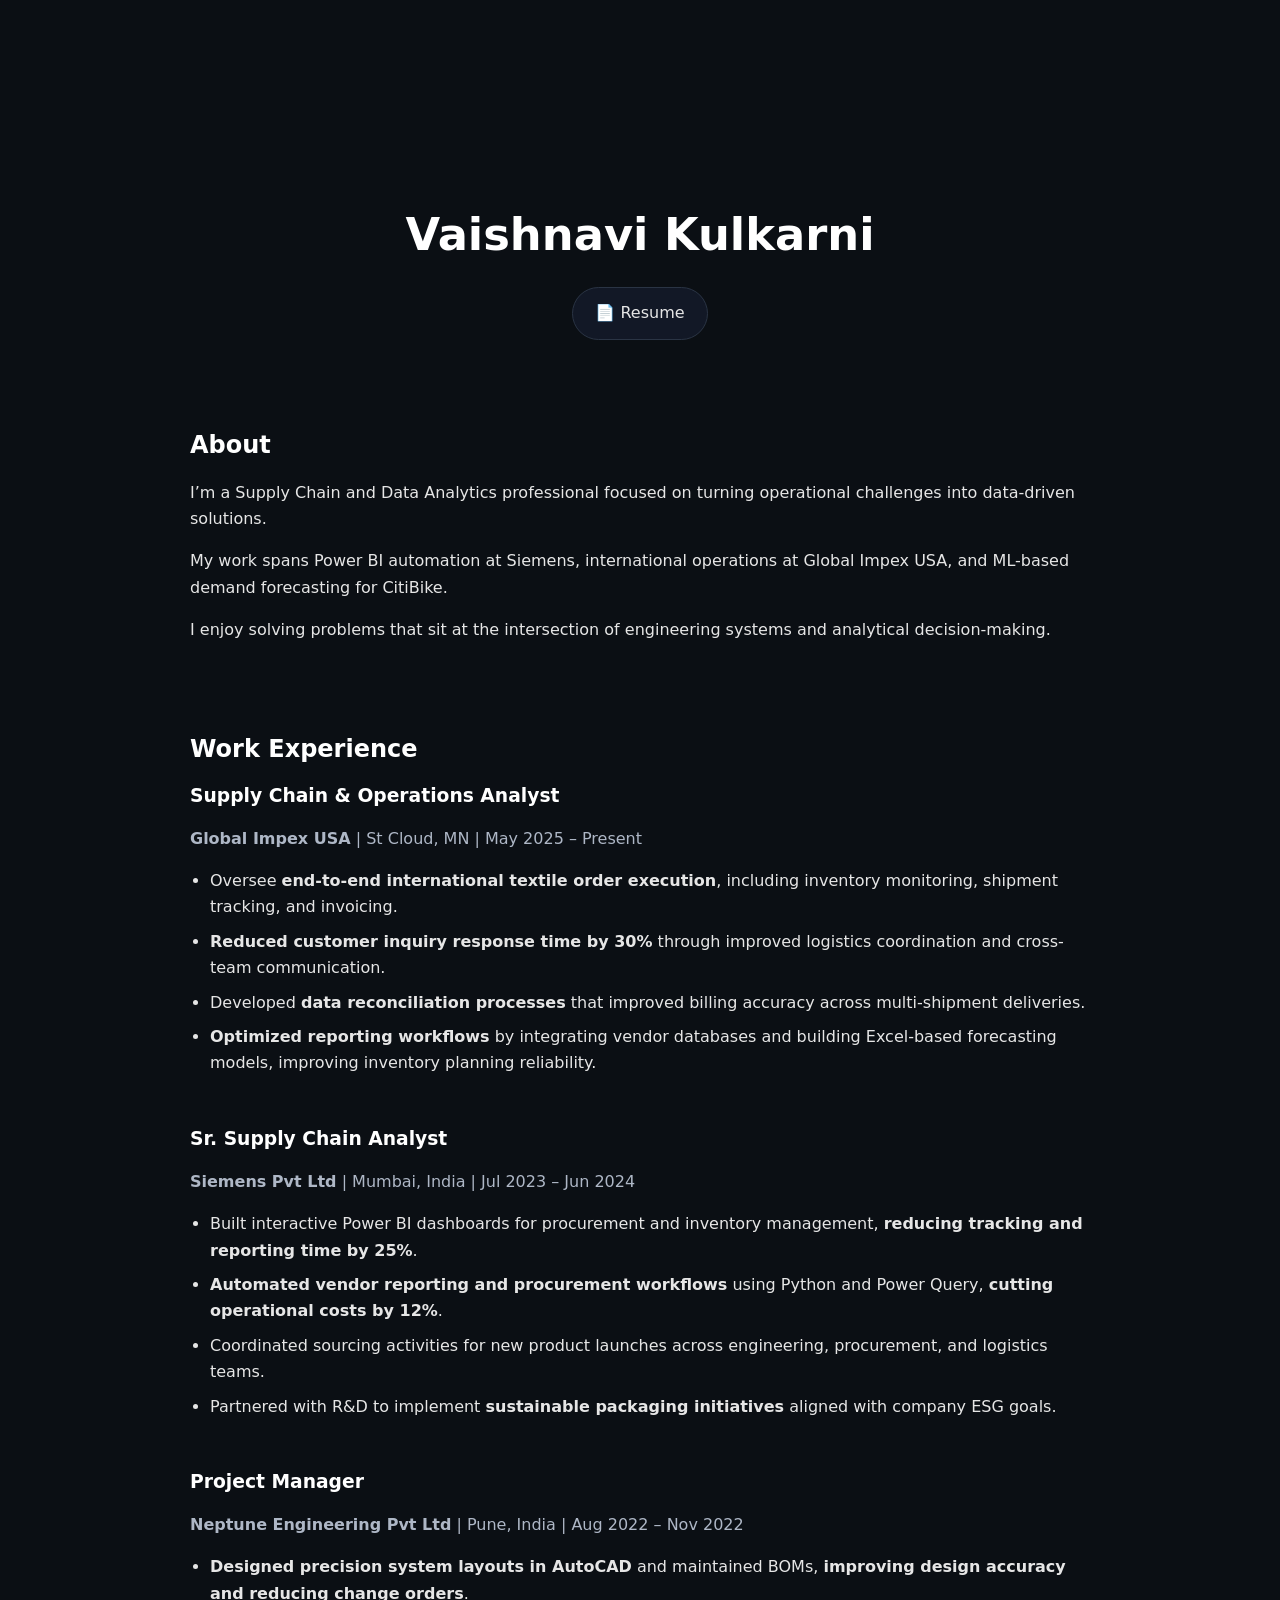
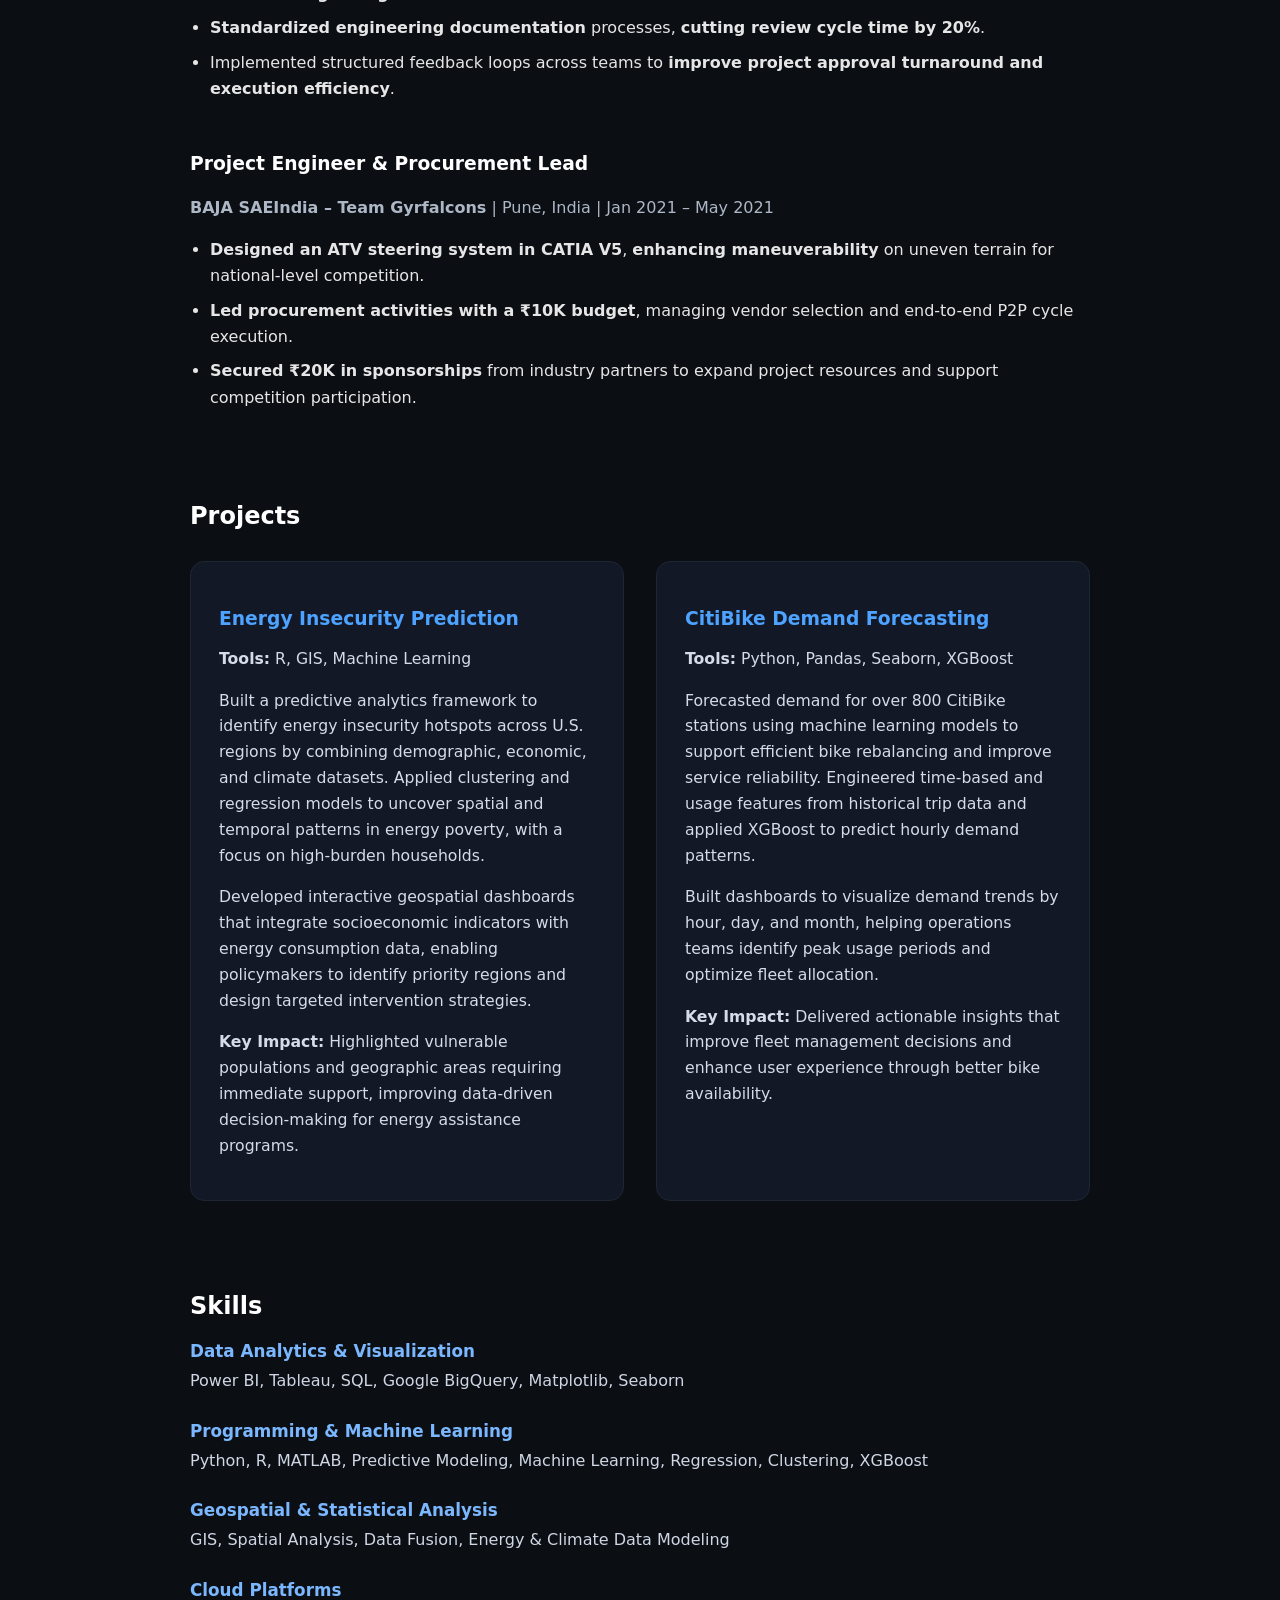
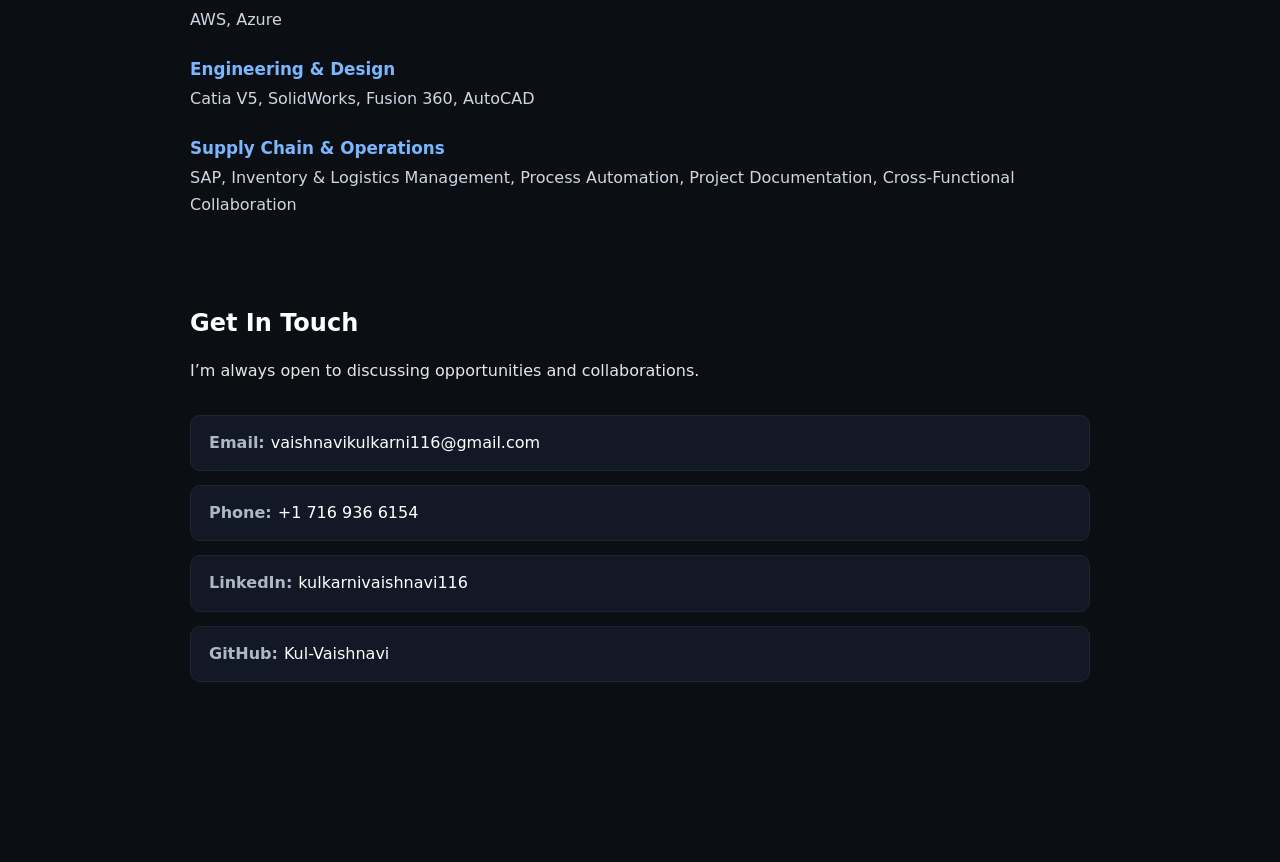
==== index.html @ 4e13856d "Rename Portfolio.html to index.html for GitHub Pages" ====
<!DOCTYPE html>
<html lang="en">
<head>
  <meta charset="UTF-8" />
  <title>Vaishnavi Kulkarni</title>

  <style>
    body {
      margin: 0;
      font-family: system-ui, -apple-system, Segoe UI, Roboto, sans-serif;
      background: #0b0f14;
      color: #e6e6e6;
      line-height: 1.65;
    }

    a {
      color: #4da3ff;
      text-decoration: none;
    }

    a:hover {
      color: #7bb7ff;
    }

    nav {
      position: sticky;
      top: 0;
      background: #0f141b;
      border-bottom: 1px solid #1e2633;
      z-index: 100;
    }

    nav ul {
      display: flex;
      justify-content: center;
      gap: 26px;
      padding: 16px;
      margin: 0;
      list-style: none;
    }

    nav a {
      color: #cfd6e4;
      font-weight: 500;
    }

    nav a:hover {
      color: #4da3ff;
    }

    main {
      max-width: 900px;
      margin: 0 auto;
      padding: 90px 24px;
    }

    section {
      margin-bottom: 90px;
    }

    h1, h2, h3 {
      color: #ffffff;
      line-height: 1.25;
    }

    h2 {
      margin-bottom: 20px;
    }

    /* Home */
    #home {
      text-align: center;
      padding-top: 80px;
    }

    #home h1 {
      font-size: 2.8rem;
      margin-bottom: 24px;
    }

    .resume-button {
      display: inline-flex;
      align-items: center;
      gap: 8px;
      padding: 12px 22px;
      border-radius: 999px;
      border: 1px solid #2a3444;
      background: #121826;
      color: #e6e6e6;
      font-weight: 500;
    }

    .resume-button:hover {
      background: #182033;
    }

    /* Experience */
    .experience {
      margin-bottom: 50px;
    }

    .org {
      color: #aeb7c6;
      margin-bottom: 10px;
    }

    ul {
      padding-left: 20px;
    }

    ul li {
      margin-bottom: 8px;
    }

    /* Projects */
    .projects-cards-container {
      display: flex;
      flex-wrap: wrap;
      gap: 32px;
      margin-top: 30px;
    }

    .project-card {
      flex: 1 1 380px;
      background: #121826;
      border-radius: 14px;
      border: 1px solid #1e2633;
      transition: transform 0.2s ease, box-shadow 0.2s ease;
    }

    .project-card:hover {
      transform: translateY(-6px);
      border-color: #4da3ff;
      box-shadow: 0 12px 30px rgba(0,0,0,0.6);
    }

    .project-card-content {
      padding: 26px 28px;
    }

    .project-card h3 {
      color: #4da3ff;
      margin-bottom: 10px;
    }

    .project-card p {
      color: #d5dbea;
      font-size: 0.98rem;
    }

    /* Skills */
    .skills-block {
      margin-bottom: 26px;
    }

    .skills-block h3 {
      color: #7bb7ff;
      font-size: 1.05rem;
      margin-bottom: 6px;
    }

    .skills-block p {
      margin: 0;
      color: #cfd6e4;
    }

    /* Contact */
    .contact-buttons {
      display: flex;
      flex-direction: column;
      gap: 14px;
      margin-top: 30px;
    }

    .contact-button {
      display: flex;
      align-items: center;
      gap: 6px;
      padding: 14px 18px;
      border-radius: 10px;
      background: #121826;
      border: 1px solid #1e2633;
      color: #e6e6e6;
    }

    .contact-button:hover {
      border-color: #4da3ff;
      background: #182033;
    }

    .contact-label {
      color: #aeb7c6;
      font-weight: 600;
    }

    .contact-value {
      color: #ffffff;
    }

    @media (max-width: 900px) {
      .projects-cards-container {
        flex-direction: column;
      }
    }
  </style>
</head>

<body>

  <main>

    <section id="home">
      <h1>Vaishnavi Kulkarni</h1>
      <a href="Resume.pdf" download class="resume-button">📄 Resume</a>
    </section>

    <section id="about">
      <h2>About</h2>
      <p>I’m a Supply Chain and Data Analytics professional focused on turning operational challenges into data-driven solutions.</p>
      <p>My work spans Power BI automation at Siemens, international operations at Global Impex USA, and ML-based demand forecasting for CitiBike.</p>
      <p>I enjoy solving problems that sit at the intersection of engineering systems and analytical decision-making.</p>
    </section>

    <section id="experience">
      <h2>Work Experience</h2>
    
      <div class="experience">
        <h3>Supply Chain & Operations Analyst</h3>
        <p class="org">
          <strong>Global Impex USA</strong> | St Cloud, MN | May 2025 – Present
        </p>
        <ul>
          <li>
            Oversee <strong>end-to-end international textile order execution</strong>, including inventory monitoring, shipment tracking, and invoicing.
          </li>
          <li>
            <strong>Reduced customer inquiry response time by 30%</strong> through improved logistics coordination and cross-team communication.
          </li>
          <li>
            Developed <strong>data reconciliation processes</strong> that improved billing accuracy across multi-shipment deliveries.
          </li>
          <li>
            <strong>Optimized reporting workflows</strong> by integrating vendor databases and building Excel-based forecasting models, improving inventory planning reliability.
          </li>
        </ul>
      </div>
    
      <div class="experience">
        <h3>Sr. Supply Chain Analyst</h3>
        <p class="org">
          <strong>Siemens Pvt Ltd</strong> | Mumbai, India | Jul 2023 – Jun 2024
        </p>
        <ul>
          <li>
            Built interactive Power BI dashboards for procurement and inventory management, <strong>reducing tracking and reporting time by 25%</strong>.
          </li>
          <li>
            <strong>Automated vendor reporting and procurement workflows</strong> using Python and Power Query, <strong>cutting operational costs by 12%</strong>.
          </li>
          <li>
            Coordinated sourcing activities for new product launches across engineering, procurement, and logistics teams.
          </li>
          <li>
            Partnered with R&amp;D to implement <strong>sustainable packaging initiatives</strong> aligned with company ESG goals.
          </li>
        </ul>
      </div>
    
      <div class="experience">
        <h3>Project Manager</h3>
        <p class="org">
          <strong>Neptune Engineering Pvt Ltd</strong> | Pune, India | Aug 2022 – Nov 2022
        </p>
        <ul>
          <li>
            <strong>Designed precision system layouts in AutoCAD</strong> and maintained BOMs, <strong>improving design accuracy and reducing change orders</strong>.
          </li>
          <li>
            <strong>Standardized engineering documentation</strong> processes, <strong>cutting review cycle time by 20%</strong>.
          </li>
          <li>
            Implemented structured feedback loops across teams to <strong>improve project approval turnaround and execution efficiency</strong>.
          </li>
        </ul>
      </div>
    
      <div class="experience">
        <h3>Project Engineer &amp; Procurement Lead</h3>
        <p class="org">
          <strong>BAJA SAEIndia – Team Gyrfalcons</strong> | Pune, India | Jan 2021 – May 2021
        </p>
        <ul>
          <li>
            <strong>Designed an ATV steering system in CATIA V5</strong>, <strong>enhancing maneuverability</strong> on uneven terrain for national-level competition.
          </li>
          <li>
            <strong>Led procurement activities with a ₹10K budget</strong>, managing vendor selection and end-to-end P2P cycle execution.
          </li>
          <li>
            <strong>Secured ₹20K in sponsorships</strong> from industry partners to expand project resources and support competition participation.
          </li>
        </ul>
      </div>
    
    </section>

    <section id="projects">
      <h2>Projects</h2>

      <div class="projects-cards-container">

        <div class="project-card">
          <div class="project-card-content">
            <h3>Energy Insecurity Prediction</h3>
            <p><strong>Tools:</strong> R, GIS, Machine Learning</p>
            <p>
              Built a predictive analytics framework to identify energy insecurity hotspots across U.S. regions by combining demographic, economic, and climate datasets. Applied clustering and regression models to uncover spatial and temporal patterns in energy poverty, with a focus on high-burden households.
            </p>
            <p>
              Developed interactive geospatial dashboards that integrate socioeconomic indicators with energy consumption data, enabling policymakers to identify priority regions and design targeted intervention strategies.
            </p>
            <p><strong>Key Impact:</strong> Highlighted vulnerable populations and geographic areas requiring immediate support, improving data-driven decision-making for energy assistance programs.</p>
          </div>
        </div>
        <div class="project-card">
          <div class="project-card-content">
            <h3>CitiBike Demand Forecasting</h3>
            <p><strong>Tools:</strong> Python, Pandas, Seaborn, XGBoost</p>
            <p>
              Forecasted demand for over 800 CitiBike stations using machine learning models to support efficient bike rebalancing and improve service reliability. Engineered time-based and usage features from historical trip data and applied XGBoost to predict hourly demand patterns.
            </p>
            <p>
              Built dashboards to visualize demand trends by hour, day, and month, helping operations teams identify peak usage periods and optimize fleet allocation.
            </p>
            <p><strong>Key Impact:</strong> Delivered actionable insights that improve fleet management decisions and enhance user experience through better bike availability.</p>
          </div>
        </div>

      </div>
    </section>

    <section id="skills">
      <h2>Skills</h2>

      <div class="skills-block">
        <h3>Data Analytics &amp; Visualization</h3>
        <p>Power BI, Tableau, SQL, Google BigQuery, Matplotlib, Seaborn</p>
      </div>

      <div class="skills-block">
        <h3>Programming &amp; Machine Learning</h3>
        <p>Python, R, MATLAB, Predictive Modeling, Machine Learning, Regression, Clustering, XGBoost</p>
      </div>

      <div class="skills-block">
        <h3>Geospatial &amp; Statistical Analysis</h3>
        <p>GIS, Spatial Analysis, Data Fusion, Energy &amp; Climate Data Modeling</p>
      </div>

      <div class="skills-block">
        <h3>Cloud Platforms</h3>
        <p>AWS, Azure</p>
      </div>

      <div class="skills-block">
        <h3>Engineering &amp; Design</h3>
        <p>Catia V5, SolidWorks, Fusion 360, AutoCAD</p>
      </div>

      <div class="skills-block">
        <h3>Supply Chain &amp; Operations</h3>
        <p>SAP, Inventory &amp; Logistics Management, Process Automation, Project Documentation, Cross-Functional Collaboration</p>
      </div>
    </section>

    <section id="contact">
      <h2>Get In Touch</h2>
      <p>I’m always open to discussing opportunities and collaborations.</p>

      <div class="contact-buttons">
        <a class="contact-button" href="mailto:vaishnavikulkarni116@gmail.com">
          <span class="contact-label">Email:</span>
          <span class="contact-value">vaishnavikulkarni116@gmail.com</span>
        </a>
        <a class="contact-button" href="tel:+17169366154">
          <span class="contact-label">Phone:</span>
          <span class="contact-value">+1 716 936 6154</span>
        </a>
        <a class="contact-button" href="https://www.linkedin.com/in/kulkarnivaishnavi116" target="_blank">
          <span class="contact-label">LinkedIn:</span>
          <span class="contact-value">kulkarnivaishnavi116</span>
        </a>
        <a class="contact-button" href="https://github.com/Kul-Vaishnavi" target="_blank">
          <span class="contact-label">GitHub:</span>
          <span class="contact-value">Kul-Vaishnavi</span>
        </a>
      </div>
    </section>

  </main>

</body>
</html>
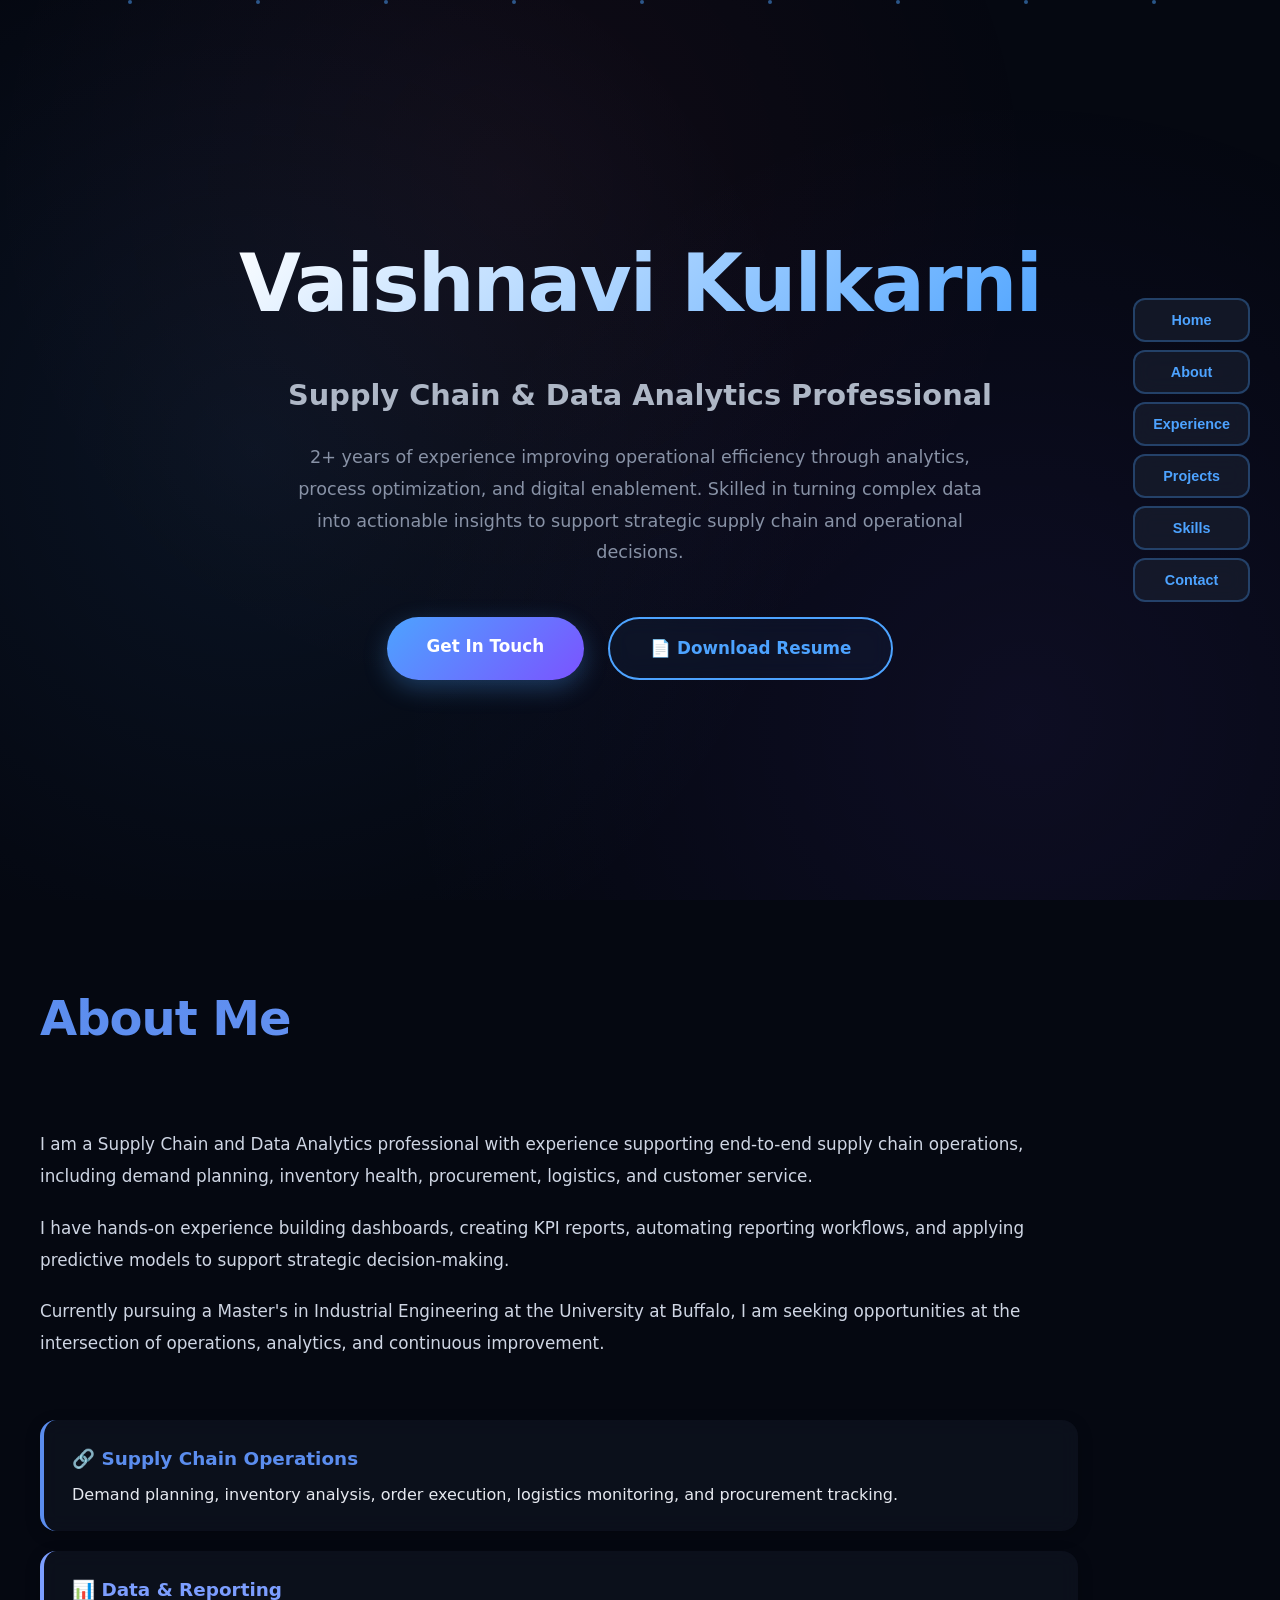
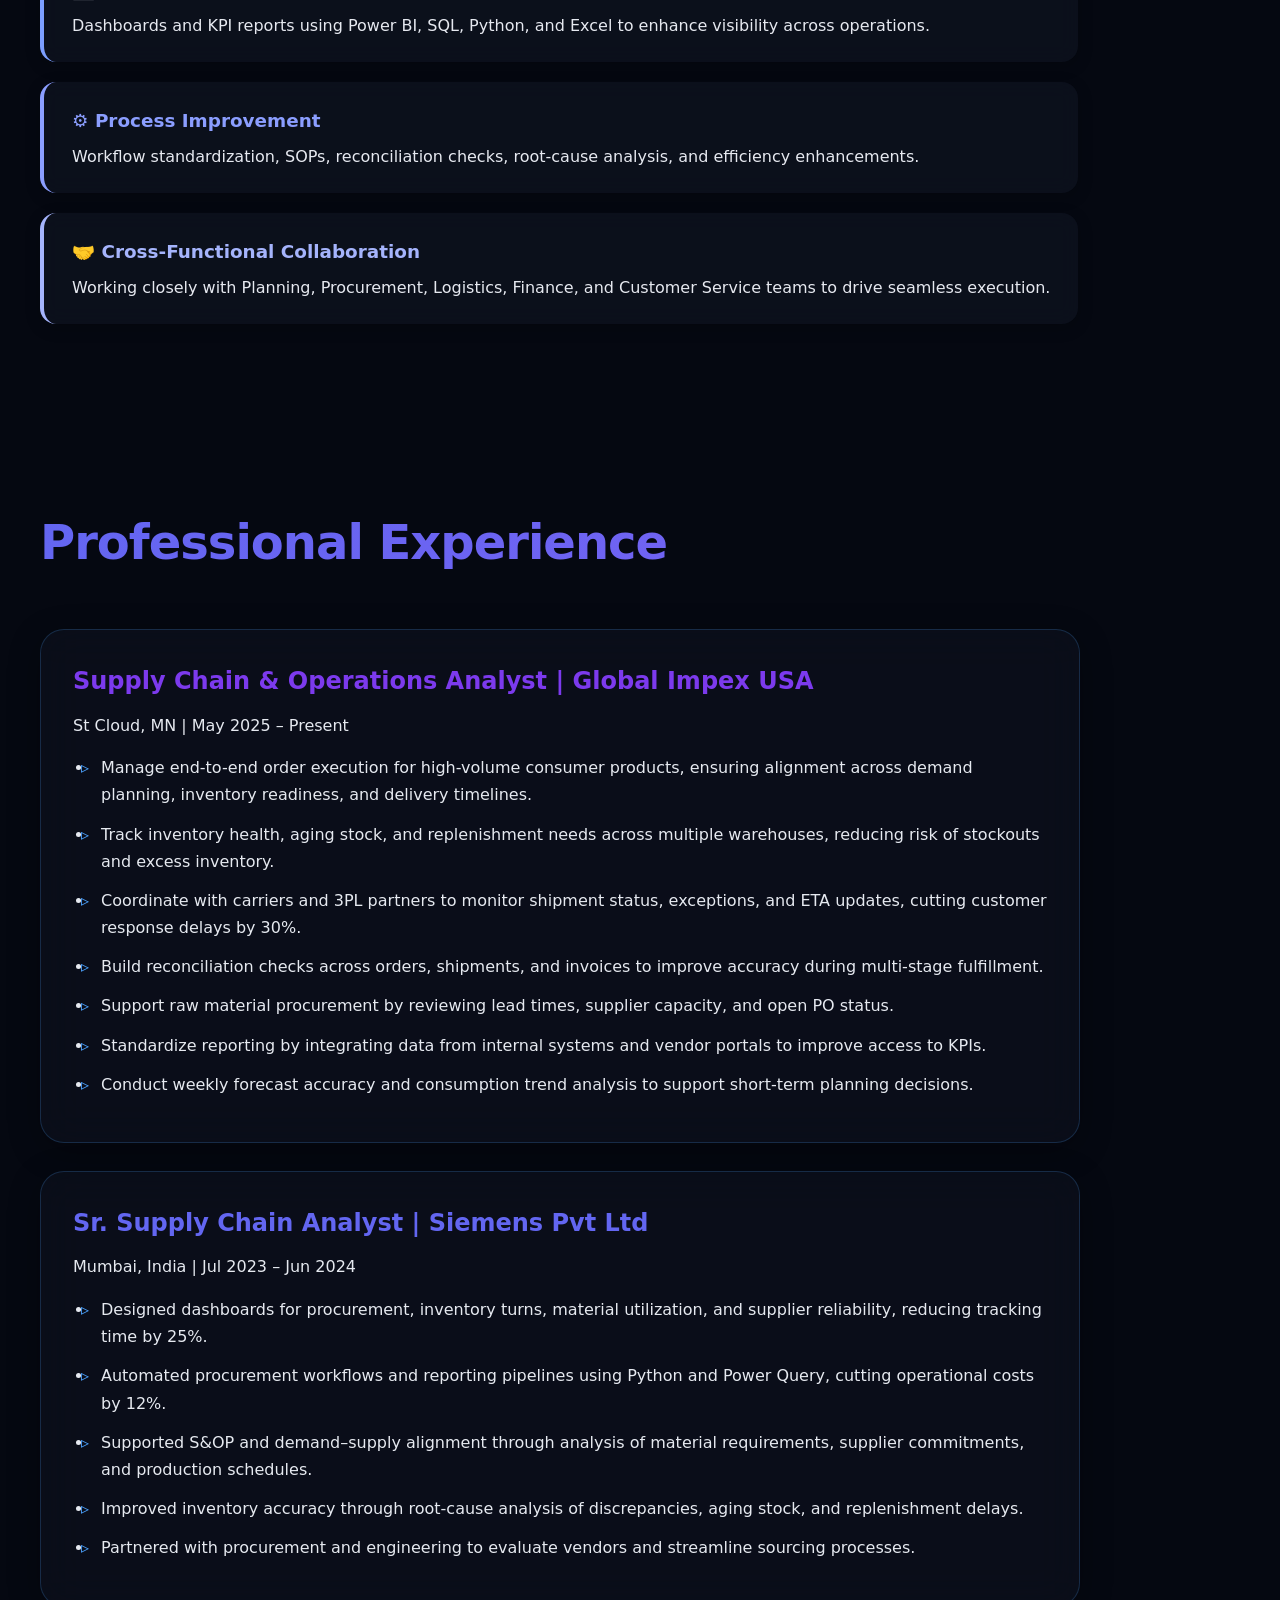
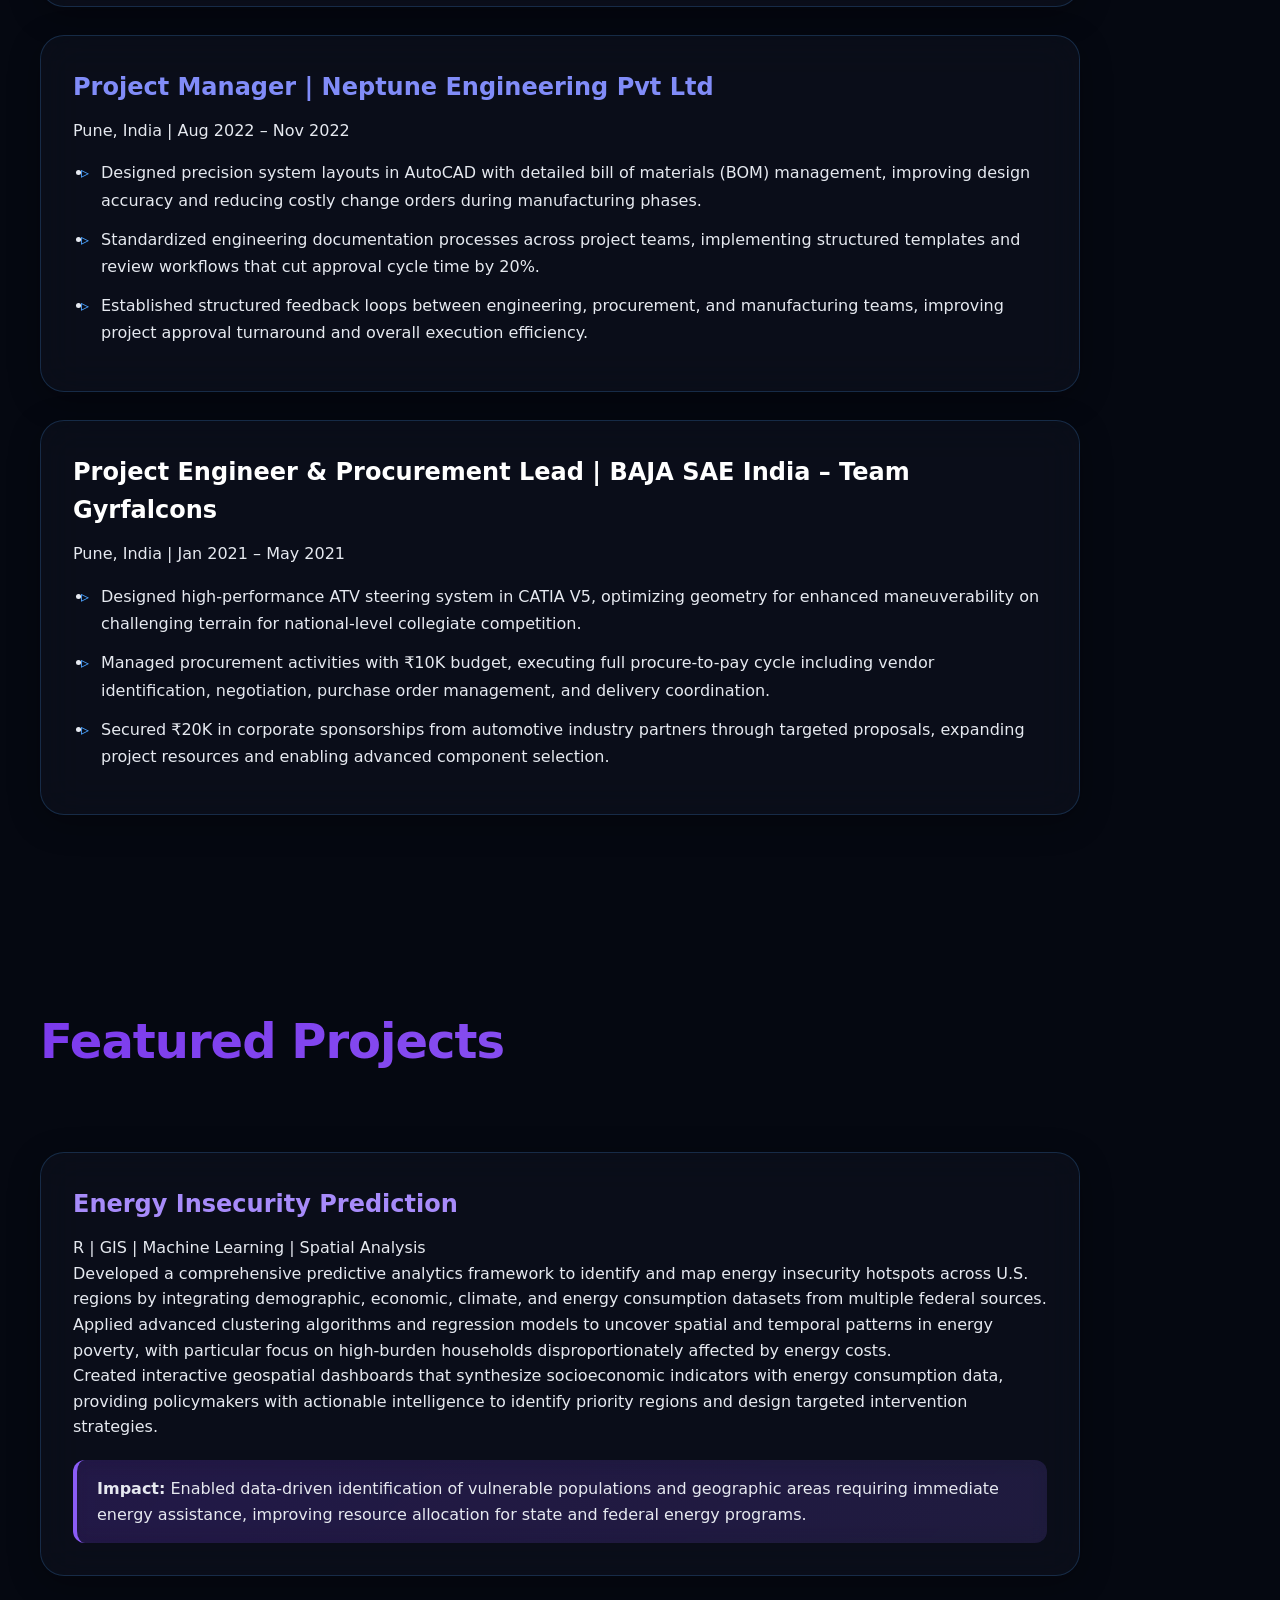
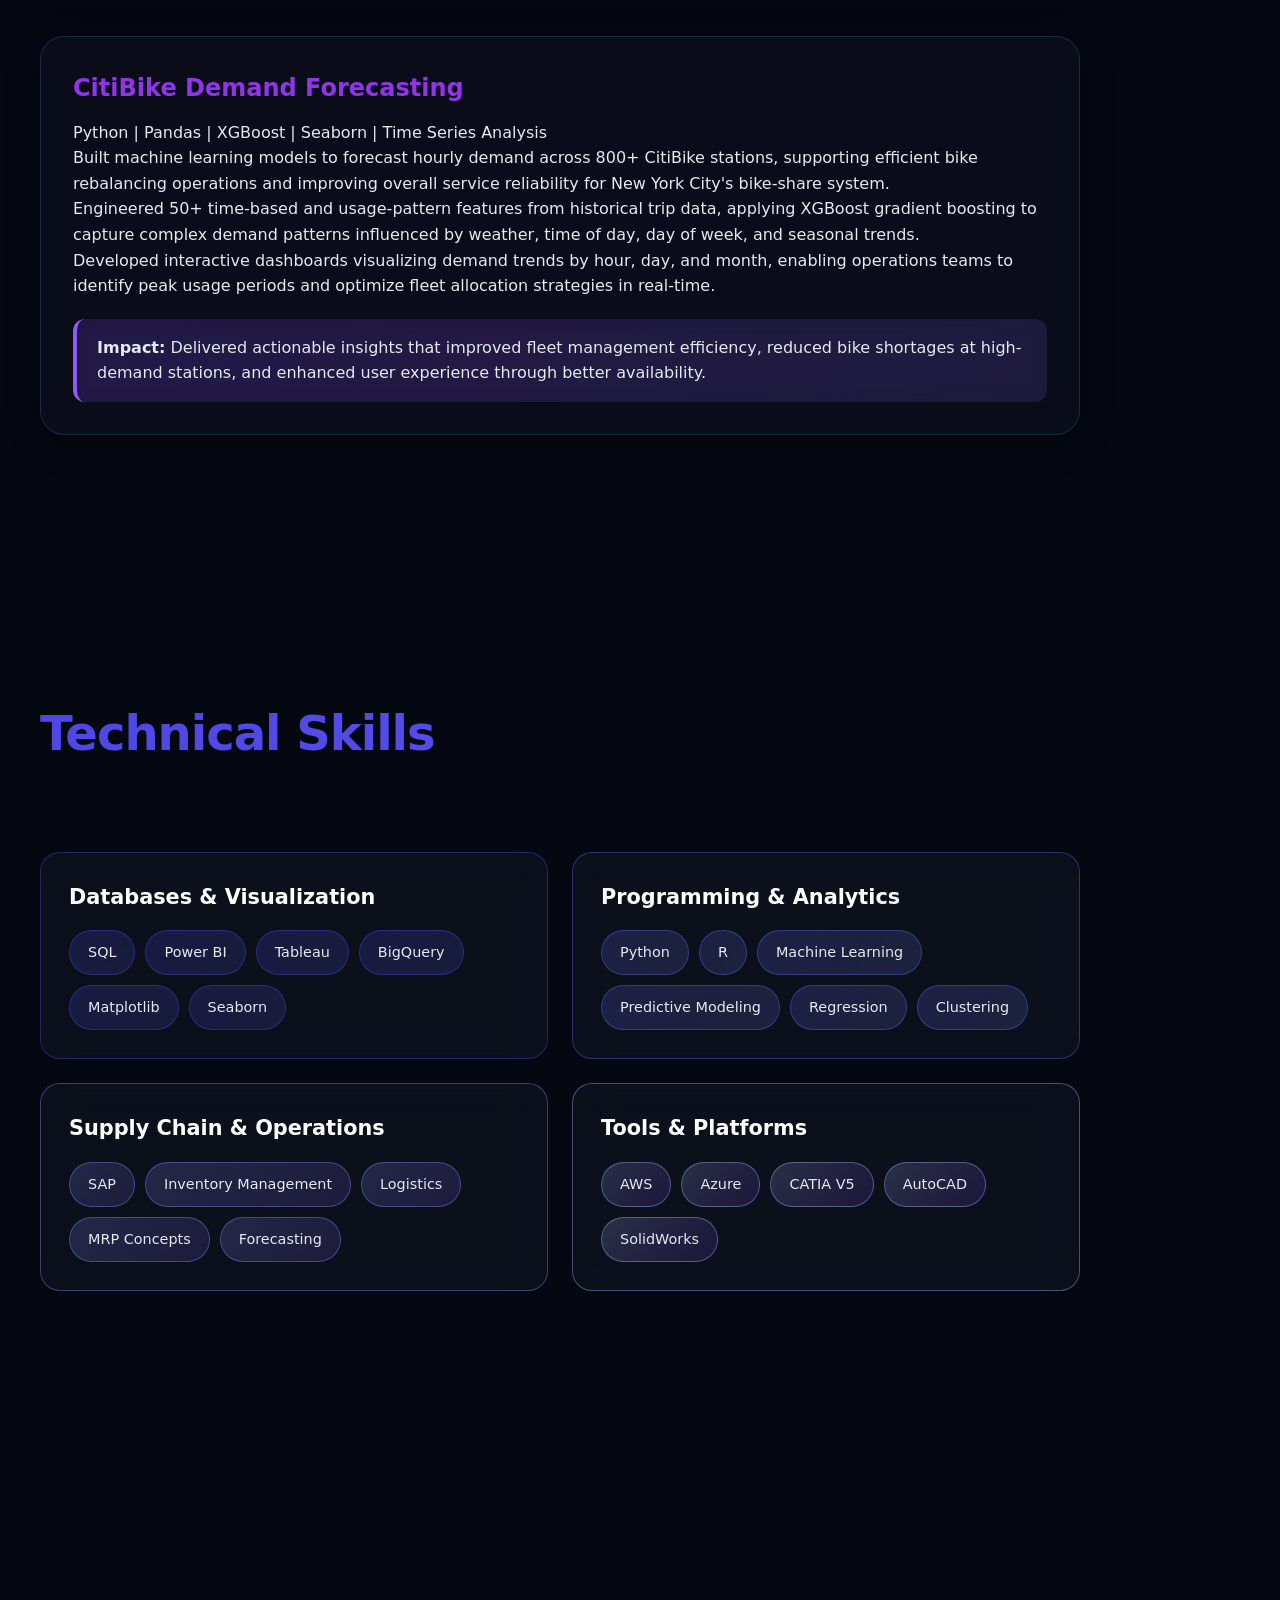
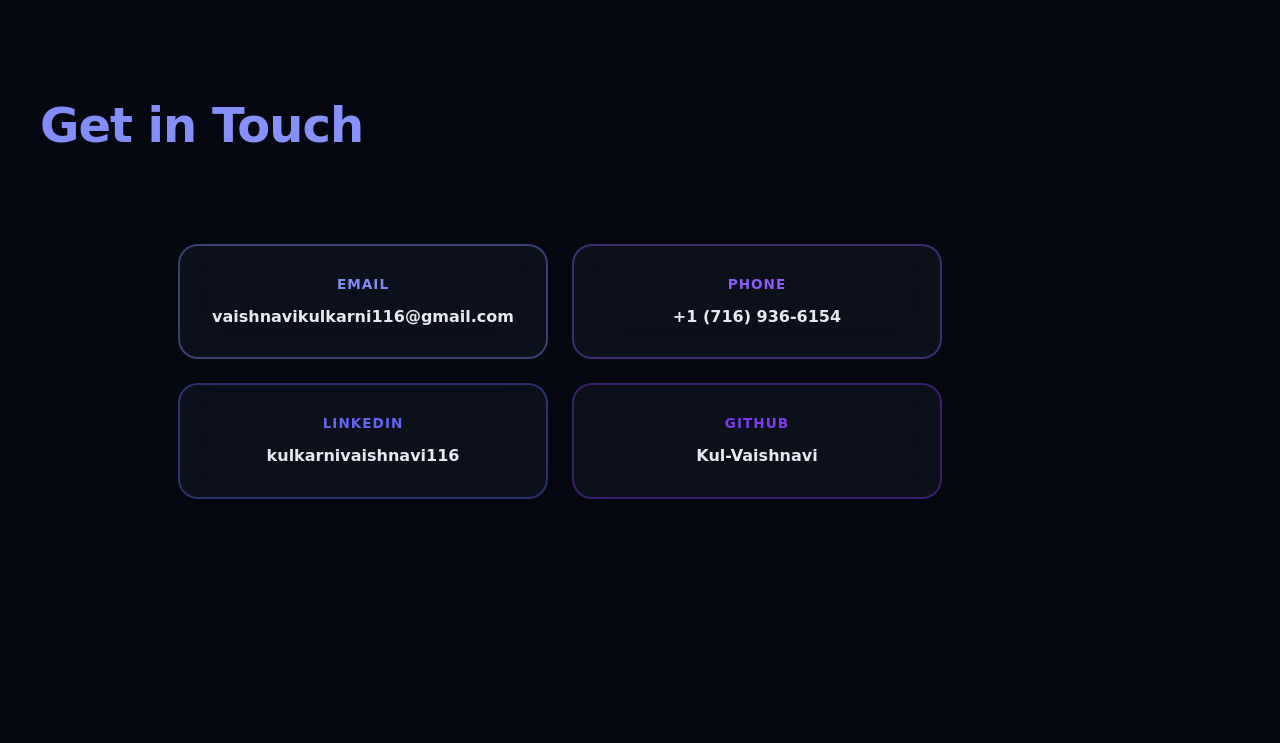
==== commit aa75fc81: "Updated index.html with new content" ====
--- a/index.html
+++ b/index.html
@@ -1,403 +1,909 @@
 <!DOCTYPE html>
 <html lang="en">
 <head>
-  <meta charset="UTF-8" />
-  <title>Vaishnavi Kulkarni</title>
-
-  <style>
-    body {
-      margin: 0;
-      font-family: system-ui, -apple-system, Segoe UI, Roboto, sans-serif;
-      background: #0b0f14;
-      color: #e6e6e6;
-      line-height: 1.65;
-    }
-
-    a {
-      color: #4da3ff;
-      text-decoration: none;
-    }
-
-    a:hover {
-      color: #7bb7ff;
-    }
-
-    nav {
-      position: sticky;
-      top: 0;
-      background: #0f141b;
-      border-bottom: 1px solid #1e2633;
-      z-index: 100;
-    }
-
-    nav ul {
-      display: flex;
-      justify-content: center;
-      gap: 26px;
-      padding: 16px;
-      margin: 0;
-      list-style: none;
-    }
-
-    nav a {
-      color: #cfd6e4;
-      font-weight: 500;
-    }
-
-    nav a:hover {
-      color: #4da3ff;
-    }
-
-    main {
-      max-width: 900px;
-      margin: 0 auto;
-      padding: 90px 24px;
-    }
-
-    section {
-      margin-bottom: 90px;
-    }
-
-    h1, h2, h3 {
-      color: #ffffff;
-      line-height: 1.25;
-    }
-
-    h2 {
-      margin-bottom: 20px;
-    }
-
-    /* Home */
-    #home {
-      text-align: center;
-      padding-top: 80px;
-    }
-
-    #home h1 {
-      font-size: 2.8rem;
-      margin-bottom: 24px;
-    }
-
-    .resume-button {
-      display: inline-flex;
-      align-items: center;
-      gap: 8px;
-      padding: 12px 22px;
-      border-radius: 999px;
-      border: 1px solid #2a3444;
-      background: #121826;
-      color: #e6e6e6;
-      font-weight: 500;
-    }
-
-    .resume-button:hover {
-      background: #182033;
-    }
-
-    /* Experience */
-    .experience {
-      margin-bottom: 50px;
-    }
-
-    .org {
-      color: #aeb7c6;
-      margin-bottom: 10px;
-    }
-
-    ul {
-      padding-left: 20px;
-    }
-
-    ul li {
-      margin-bottom: 8px;
-    }
-
-    /* Projects */
-    .projects-cards-container {
-      display: flex;
-      flex-wrap: wrap;
-      gap: 32px;
-      margin-top: 30px;
-    }
-
-    .project-card {
-      flex: 1 1 380px;
-      background: #121826;
-      border-radius: 14px;
-      border: 1px solid #1e2633;
-      transition: transform 0.2s ease, box-shadow 0.2s ease;
-    }
-
-    .project-card:hover {
-      transform: translateY(-6px);
-      border-color: #4da3ff;
-      box-shadow: 0 12px 30px rgba(0,0,0,0.6);
-    }
-
-    .project-card-content {
-      padding: 26px 28px;
-    }
-
-    .project-card h3 {
-      color: #4da3ff;
-      margin-bottom: 10px;
-    }
-
-    .project-card p {
-      color: #d5dbea;
-      font-size: 0.98rem;
-    }
-
-    /* Skills */
-    .skills-block {
-      margin-bottom: 26px;
-    }
-
-    .skills-block h3 {
-      color: #7bb7ff;
-      font-size: 1.05rem;
-      margin-bottom: 6px;
-    }
-
-    .skills-block p {
-      margin: 0;
-      color: #cfd6e4;
-    }
-
-    /* Contact */
-    .contact-buttons {
-      display: flex;
-      flex-direction: column;
-      gap: 14px;
-      margin-top: 30px;
-    }
-
-    .contact-button {
-      display: flex;
-      align-items: center;
-      gap: 6px;
-      padding: 14px 18px;
-      border-radius: 10px;
-      background: #121826;
-      border: 1px solid #1e2633;
-      color: #e6e6e6;
-    }
-
-    .contact-button:hover {
-      border-color: #4da3ff;
-      background: #182033;
-    }
-
-    .contact-label {
-      color: #aeb7c6;
-      font-weight: 600;
-    }
-
-    .contact-value {
-      color: #ffffff;
-    }
-
-    @media (max-width: 900px) {
-      .projects-cards-container {
-        flex-direction: column;
-      }
-    }
-  </style>
+<meta charset="UTF-8">
+<meta name="viewport" content="width=device-width, initial-scale=1.0">
+<title>Vaishnavi Kulkarni | Portfolio</title>
+
+<style>
+  * { margin: 0; padding: 0; box-sizing: border-box; }
+  
+  body { 
+    font-family: 'Inter', system-ui, -apple-system, Segoe UI, Roboto, sans-serif; 
+    background: #050811; 
+    color: #e6e9f0; 
+    overflow-x: hidden; 
+    scroll-behavior: smooth; 
+    line-height: 1.6;
+    position: relative;
+  }
+
+  /* Animated gradient background */
+  body::before {
+    content: '';
+    position: fixed;
+    top: 0;
+    left: 0;
+    width: 100%;
+    height: 100%;
+    background: 
+      radial-gradient(circle at 20% 50%, rgba(77, 163, 255, 0.08) 0%, transparent 50%),
+      radial-gradient(circle at 80% 80%, rgba(123, 83, 255, 0.08) 0%, transparent 50%),
+      radial-gradient(circle at 40% 20%, rgba(255, 83, 123, 0.05) 0%, transparent 50%);
+    animation: gradientShift 15s ease infinite;
+    pointer-events: none;
+    z-index: 0;
+  }
+
+  @keyframes gradientShift {
+    0%, 100% { opacity: 1; transform: scale(1) rotate(0deg); }
+    50% { opacity: 0.8; transform: scale(1.1) rotate(5deg); }
+  }
+
+  /* Floating Nav Buttons */
+  .section-nav {
+    position: fixed;
+    top: 50%;
+    right: 30px;
+    transform: translateY(-50%);
+    display: flex;
+    flex-direction: column;
+    gap: 8px;
+    z-index: 1000;
+  }
+  
+  .section-nav button {
+    background: rgba(28, 34, 51, 0.6);
+    backdrop-filter: blur(10px);
+    color: #4da3ff;
+    border: 2px solid rgba(77, 163, 255, 0.3);
+    padding: 12px 18px;
+    border-radius: 12px;
+    cursor: pointer;
+    transition: all 0.3s cubic-bezier(0.4, 0, 0.2, 1);
+    font-weight: 600;
+    font-size: 0.9rem;
+    position: relative;
+    overflow: hidden;
+  }
+  
+  .section-nav button::before {
+    content: '';
+    position: absolute;
+    top: 0;
+    left: -100%;
+    width: 100%;
+    height: 100%;
+    background: linear-gradient(90deg, transparent, rgba(77, 163, 255, 0.3), transparent);
+    transition: left 0.5s;
+  }
+  
+  .section-nav button:hover::before {
+    left: 100%;
+  }
+  
+  .section-nav button:hover {
+    background: rgba(77, 163, 255, 0.2);
+    border-color: #4da3ff;
+    transform: translateX(-5px);
+    box-shadow: 0 0 20px rgba(77, 163, 255, 0.4);
+  }
+
+  /* Sections */
+  section {
+    min-height: 100vh;
+    padding: 80px 40px;
+    padding-right: 200px;
+    display: flex;
+    flex-direction: column;
+    justify-content: center;
+    position: relative;
+    z-index: 1;
+  }
+  
+  #home {
+    padding-right: 40px;
+  }
+
+  /* Headings with gradient */
+  h1, h2, h3, h4 { 
+    color: #ffffff; 
+    margin-bottom: 16px;
+  }
+  
+  h2 { 
+    font-size: 3rem; 
+    margin-bottom: 48px;
+    background: linear-gradient(135deg, #4da3ff, #7b53ff, #ff537b);
+    background-size: 200% 200%;
+    -webkit-background-clip: text;
+    -webkit-text-fill-color: transparent;
+    background-clip: text;
+    animation: gradientText 8s ease infinite;
+    font-weight: 800;
+    letter-spacing: -1px;
+  }
+
+  /* Section-specific colors - Galaxy/Night Sky theme */
+  #about h2 {
+    background: linear-gradient(135deg, #5b8dee, #8b9eff);
+    background-size: 200% 200%;
+    -webkit-background-clip: text;
+    -webkit-text-fill-color: transparent;
+    background-clip: text;
+    animation: gradientText 8s ease infinite;
+  }
+
+  #experience h2 {
+    background: linear-gradient(135deg, #6366f1, #8b5cf6);
+    background-size: 200% 200%;
+    -webkit-background-clip: text;
+    -webkit-text-fill-color: transparent;
+    background-clip: text;
+    animation: gradientText 8s ease infinite;
+  }
+
+  #projects h2 {
+    background: linear-gradient(135deg, #7c3aed, #a78bfa);
+    background-size: 200% 200%;
+    -webkit-background-clip: text;
+    -webkit-text-fill-color: transparent;
+    background-clip: text;
+    animation: gradientText 8s ease infinite;
+  }
+
+  #skills h2 {
+    background: linear-gradient(135deg, #4f46e5, #6366f1);
+    background-size: 200% 200%;
+    -webkit-background-clip: text;
+    -webkit-text-fill-color: transparent;
+    background-clip: text;
+    animation: gradientText 8s ease infinite;
+  }
+
+  #contact h2 {
+    background: linear-gradient(135deg, #818cf8, #a5b4fc);
+    background-size: 200% 200%;
+    -webkit-background-clip: text;
+    -webkit-text-fill-color: transparent;
+    background-clip: text;
+    animation: gradientText 8s ease infinite;
+  }
+
+  @keyframes gradientText {
+    0%, 100% { background-position: 0% 50%; }
+    50% { background-position: 100% 50%; }
+  }
+
+  /* Glass morphism cards */
+  .card {
+    background: rgba(18, 24, 38, 0.4);
+    backdrop-filter: blur(20px);
+    border: 1px solid rgba(77, 163, 255, 0.2);
+    border-radius: 24px;
+    padding: 32px;
+    margin-bottom: 28px;
+    transition: all 0.4s cubic-bezier(0.4, 0, 0.2, 1);
+    box-shadow: 0 8px 32px rgba(0, 0, 0, 0.3);
+    position: relative;
+    overflow: hidden;
+  }
+
+  .card::before {
+    content: '';
+    position: absolute;
+    top: 0;
+    left: -100%;
+    width: 100%;
+    height: 100%;
+    background: linear-gradient(90deg, transparent, rgba(77, 163, 255, 0.1), transparent);
+    transition: left 0.6s;
+  }
+
+  .card:hover::before {
+    left: 100%;
+  }
+  
+  .card:hover {
+    transform: translateY(-8px) scale(1.02);
+    box-shadow: 0 16px 48px rgba(77, 163, 255, 0.2);
+    border-color: rgba(77, 163, 255, 0.5);
+  }
+
+  /* Hero Section */
+  #home { 
+    display: flex; 
+    align-items: center; 
+    justify-content: center; 
+    text-align: center;
+    position: relative;
+  }
+  
+  #home h1 { 
+    font-size: 5rem; 
+    margin-bottom: 24px; 
+    letter-spacing: -2px;
+    font-weight: 900;
+    background: linear-gradient(135deg, #ffffff, #4da3ff, #7b53ff);
+    background-size: 200% 200%;
+    -webkit-background-clip: text;
+    -webkit-text-fill-color: transparent;
+    background-clip: text;
+    animation: gradientText 6s ease infinite, fadeInUp 1s ease;
+  }
+
+  @keyframes fadeInUp {
+    from { opacity: 0; transform: translateY(30px); }
+    to { opacity: 1; transform: translateY(0); }
+  }
+  
+  .hero-subtitle { 
+    font-size: 1.8rem; 
+    color: #aeb7c6; 
+    margin-bottom: 24px;
+    font-weight: 600;
+    animation: fadeInUp 1s ease 0.2s backwards;
+  }
+  
+  .hero-description { 
+    max-width: 700px; 
+    margin: 0 auto 48px; 
+    color: #8892a6; 
+    font-size: 1.1rem; 
+    line-height: 1.8;
+    animation: fadeInUp 1s ease 0.4s backwards;
+  }
+  
+  .cta-buttons { 
+    display: flex; 
+    justify-content: center; 
+    gap: 24px;
+    animation: fadeInUp 1s ease 0.6s backwards;
+  }
+  
+  .btn-primary, .btn-secondary {
+    padding: 16px 40px;
+    border-radius: 50px;
+    font-weight: 700;
+    cursor: pointer;
+    transition: all 0.3s cubic-bezier(0.4, 0, 0.2, 1);
+    text-decoration: none;
+    display: inline-block;
+    font-size: 1.05rem;
+    position: relative;
+    overflow: hidden;
+  }
+  
+  .btn-primary { 
+    background: linear-gradient(135deg, #4da3ff, #7b53ff);
+    color: #fff; 
+    border: none;
+    box-shadow: 0 8px 24px rgba(77, 163, 255, 0.3);
+  }
+  
+  .btn-primary::after {
+    content: '';
+    position: absolute;
+    top: 50%;
+    left: 50%;
+    width: 0;
+    height: 0;
+    background: rgba(255, 255, 255, 0.3);
+    border-radius: 50%;
+    transform: translate(-50%, -50%);
+    transition: width 0.6s, height 0.6s;
+  }
+  
+  .btn-primary:hover::after {
+    width: 300px;
+    height: 300px;
+  }
+  
+  .btn-primary:hover { 
+    transform: translateY(-3px); 
+    box-shadow: 0 12px 32px rgba(77, 163, 255, 0.5);
+  }
+  
+  .btn-secondary { 
+    border: 2px solid #4da3ff; 
+    color: #4da3ff; 
+    background: rgba(77, 163, 255, 0.05);
+    backdrop-filter: blur(10px);
+  }
+  
+  .btn-secondary:hover { 
+    transform: translateY(-3px); 
+    background: #4da3ff; 
+    color: #050811;
+    box-shadow: 0 8px 24px rgba(77, 163, 255, 0.4);
+  }
+
+  /* About */
+  .about-content { 
+    display: flex; 
+    flex-wrap: wrap; 
+    gap: 40px; 
+    margin-top: 24px;
+  }
+  
+  .about-text { 
+    flex: 1; 
+    min-width: 300px; 
+    font-size: 1.05rem; 
+    color: #cfd6e4;
+    line-height: 1.9;
+  }
+
+  .about-text p {
+    margin-bottom: 20px;
+    animation: fadeInLeft 0.8s ease;
+  }
+
+  @keyframes fadeInLeft {
+    from { opacity: 0; transform: translateX(-20px); }
+    to { opacity: 1; transform: translateX(0); }
+  }
+  
+  .expertise-item { 
+    background: rgba(18, 24, 38, 0.5);
+    backdrop-filter: blur(10px);
+    border-left: 4px solid #4da3ff; 
+    padding: 24px 28px; 
+    border-radius: 16px; 
+    margin-bottom: 20px;
+    transition: all 0.3s ease;
+    box-shadow: 0 4px 16px rgba(0, 0, 0, 0.2);
+  }
+
+  .expertise-item:nth-child(1) { border-left-color: #5b8dee; }
+  .expertise-item:nth-child(2) { border-left-color: #7c9eff; }
+  .expertise-item:nth-child(3) { border-left-color: #8b9eff; }
+  .expertise-item:nth-child(4) { border-left-color: #a5b4fc; }
+
+  .expertise-item:hover {
+    transform: translateX(8px);
+    border-left-width: 6px;
+    background: rgba(18, 24, 38, 0.7);
+  }
+
+  .expertise-item:nth-child(1):hover {
+    box-shadow: 0 8px 24px rgba(91, 141, 238, 0.3);
+  }
+
+  .expertise-item:nth-child(2):hover {
+    box-shadow: 0 8px 24px rgba(124, 158, 255, 0.3);
+  }
+
+  .expertise-item:nth-child(3):hover {
+    box-shadow: 0 8px 24px rgba(139, 158, 255, 0.3);
+  }
+
+  .expertise-item:nth-child(4):hover {
+    box-shadow: 0 8px 24px rgba(165, 180, 252, 0.3);
+  }
+
+  .expertise-item h4 {
+    font-size: 1.15rem;
+    margin-bottom: 8px;
+  }
+
+  .expertise-item:nth-child(1) h4 { color: #5b8dee; }
+  .expertise-item:nth-child(2) h4 { color: #7c9eff; }
+  .expertise-item:nth-child(3) h4 { color: #8b9eff; }
+  .expertise-item:nth-child(4) h4 { color: #a5b4fc; }
+
+  /* Experience/Projects */
+  .experience, .projects-grid { 
+    display: flex; 
+    flex-direction: column; 
+    margin-top: 24px;
+  }
+  
+  .projects-grid { 
+    gap: 32px;
+  }
+
+  .card h3 {
+    font-size: 1.5rem;
+    margin-bottom: 12px;
+  }
+
+  #experience .card:nth-child(1) h3 { color: #8b5cf6; }
+  #experience .card:nth-child(2) h3 { color: #7c3aed; }
+  #experience .card:nth-child(3) h3 { color: #6366f1; }
+  #experience .card:nth-child(4) h3 { color: #818cf8; }
+
+  #projects .card:nth-child(1) h3 { color: #a78bfa; }
+  #projects .card:nth-child(2) h3 { color: #9333ea; }
+
+  .card ul {
+    margin-left: 20px;
+    margin-top: 16px;
+  }
+
+  .card ul li {
+    margin-bottom: 12px;
+    line-height: 1.7;
+    position: relative;
+    padding-left: 8px;
+  }
+
+  .card ul li::before {
+    content: '▹';
+    position: absolute;
+    left: -12px;
+    color: #4da3ff;
+    font-weight: bold;
+  }
+
+  /* Skills */
+  .skills-grid { 
+    display: grid;
+    grid-template-columns: repeat(2, 1fr);
+    gap: 24px; 
+    margin-top: 32px;
+    max-width: 1200px;
+    margin-left: auto;
+    margin-right: auto;
+  }
+  
+  .skill-category { 
+    background: rgba(18, 24, 38, 0.5);
+    backdrop-filter: blur(20px);
+    padding: 28px; 
+    border-radius: 20px;
+    border: 1px solid rgba(77, 163, 255, 0.2);
+    transition: all 0.4s ease;
+  }
+
+  .skill-tag { 
+    padding: 10px 18px; 
+    border-radius: 24px; 
+    font-size: 0.9rem;
+    transition: all 0.3s cubic-bezier(0.4, 0, 0.2, 1);
+    cursor: default;
+    font-weight: 500;
+  }
+
+  .skill-tag:hover {
+    color: white;
+    transform: translateY(-4px) scale(1.05);
+    box-shadow: 0 8px 16px rgba(77, 163, 255, 0.3);
+    border-color: transparent;
+  }
+
+  .skill-category:nth-child(1) { border-color: rgba(79, 70, 229, 0.4); }
+  .skill-category:nth-child(2) { border-color: rgba(99, 102, 241, 0.4); }
+  .skill-category:nth-child(3) { border-color: rgba(129, 140, 248, 0.4); }
+  .skill-category:nth-child(4) { border-color: rgba(165, 180, 252, 0.4); }
+
+  .skill-category:hover {
+    transform: translateY(-8px);
+  }
+
+  .skill-category:nth-child(1):hover {
+    border-color: rgba(79, 70, 229, 0.7);
+    box-shadow: 0 12px 32px rgba(79, 70, 229, 0.3);
+  }
+
+  .skill-category:nth-child(2):hover {
+    border-color: rgba(99, 102, 241, 0.7);
+    box-shadow: 0 12px 32px rgba(99, 102, 241, 0.3);
+  }
+
+  .skill-category:nth-child(3):hover {
+    border-color: rgba(129, 140, 248, 0.7);
+    box-shadow: 0 12px 32px rgba(129, 140, 248, 0.3);
+  }
+
+  .skill-category:nth-child(4):hover {
+    border-color: rgba(165, 180, 252, 0.7);
+    box-shadow: 0 12px 32px rgba(165, 180, 252, 0.3);
+  }
+
+  .skill-category h3 {
+    color: #fff;
+    margin-bottom: 16px;
+    font-size: 1.3rem;
+  }
+  
+  .skill-tags { 
+    display: flex; 
+    flex-wrap: wrap; 
+    gap: 10px; 
+    margin-top: 16px;
+  }
+  
+  .skill-category:nth-child(1) .skill-tag {
+    background: linear-gradient(135deg, rgba(79, 70, 229, 0.2), rgba(99, 102, 241, 0.15));
+    border: 1px solid rgba(79, 70, 229, 0.4);
+  }
+
+  .skill-category:nth-child(1) .skill-tag:hover {
+    background: linear-gradient(135deg, #4f46e5, #6366f1);
+  }
+
+  .skill-category:nth-child(2) .skill-tag {
+    background: linear-gradient(135deg, rgba(99, 102, 241, 0.2), rgba(129, 140, 248, 0.15));
+    border: 1px solid rgba(99, 102, 241, 0.4);
+  }
+
+  .skill-category:nth-child(2) .skill-tag:hover {
+    background: linear-gradient(135deg, #6366f1, #818cf8);
+  }
+
+  .skill-category:nth-child(3) .skill-tag {
+    background: linear-gradient(135deg, rgba(129, 140, 248, 0.2), rgba(139, 92, 246, 0.15));
+    border: 1px solid rgba(129, 140, 248, 0.4);
+  }
+
+  .skill-category:nth-child(3) .skill-tag:hover {
+    background: linear-gradient(135deg, #818cf8, #8b5cf6);
+  }
+
+  .skill-category:nth-child(4) .skill-tag {
+    background: linear-gradient(135deg, rgba(165, 180, 252, 0.2), rgba(124, 58, 237, 0.15));
+    border: 1px solid rgba(165, 180, 252, 0.4);
+  }
+
+  .skill-category:nth-child(4) .skill-tag:hover {
+    background: linear-gradient(135deg, #a5b4fc, #7c3aed);
+  }
+
+  /* Projects impact */
+  .impact {
+    background: linear-gradient(135deg, rgba(124, 58, 237, 0.2), rgba(139, 92, 246, 0.15));
+    border-left: 4px solid #8b5cf6;
+    padding: 16px 20px;
+    margin-top: 20px;
+    border-radius: 12px;
+    font-weight: 500;
+    backdrop-filter: blur(10px);
+  }
+
+  /* Contact */
+  .contact-grid { 
+    display: grid;
+    grid-template-columns: repeat(2, 1fr);
+    gap: 24px; 
+    margin-top: 32px;
+    max-width: 800px;
+    margin-left: auto;
+    margin-right: auto;
+  }
+  
+  .contact-btn {
+    background: rgba(18, 24, 38, 0.5);
+    backdrop-filter: blur(20px);
+    border: 2px solid rgba(77, 163, 255, 0.3);
+    border-radius: 20px;
+    padding: 28px 32px;
+    cursor: pointer;
+    transition: all 0.4s cubic-bezier(0.4, 0, 0.2, 1);
+    text-align: center;
+    font-weight: 600;
+    color: #e6e9f0;
+    position: relative;
+    overflow: hidden;
+  }
+
+  .contact-btn:nth-child(1) { border-color: rgba(129, 140, 248, 0.4); }
+  .contact-btn:nth-child(2) { border-color: rgba(139, 92, 246, 0.4); }
+  .contact-btn:nth-child(3) { border-color: rgba(99, 102, 241, 0.4); }
+  .contact-btn:nth-child(4) { border-color: rgba(124, 58, 237, 0.4); }
+
+  .contact-btn::before {
+    content: '';
+    position: absolute;
+    top: 50%;
+    left: 50%;
+    width: 0;
+    height: 0;
+    background: radial-gradient(circle, rgba(77, 163, 255, 0.3), transparent);
+    border-radius: 50%;
+    transform: translate(-50%, -50%);
+    transition: width 0.6s, height 0.6s;
+  }
+
+  .contact-btn:hover::before {
+    width: 400px;
+    height: 400px;
+  }
+  
+  .contact-btn:hover { 
+    transform: translateY(-8px);
+  }
+
+  .contact-btn:nth-child(1):hover {
+    background: rgba(129, 140, 248, 0.15);
+    border-color: #818cf8;
+    box-shadow: 0 12px 32px rgba(129, 140, 248, 0.3);
+  }
+
+  .contact-btn:nth-child(2):hover {
+    background: rgba(139, 92, 246, 0.15);
+    border-color: #8b5cf6;
+    box-shadow: 0 12px 32px rgba(139, 92, 246, 0.3);
+  }
+
+  .contact-btn:nth-child(3):hover {
+    background: rgba(99, 102, 241, 0.15);
+    border-color: #6366f1;
+    box-shadow: 0 12px 32px rgba(99, 102, 241, 0.3);
+  }
+
+  .contact-btn:nth-child(4):hover {
+    background: rgba(124, 58, 237, 0.15);
+    border-color: #7c3aed;
+    box-shadow: 0 12px 32px rgba(124, 58, 237, 0.3);
+  }
+  
+  .contact-sub { 
+    font-size: 0.85rem; 
+    color: #aeb7c6; 
+    margin-bottom: 8px;
+    text-transform: uppercase;
+    letter-spacing: 1px;
+    font-weight: 700;
+  }
+
+  .contact-btn:nth-child(1) .contact-sub { color: #818cf8; }
+  .contact-btn:nth-child(2) .contact-sub { color: #8b5cf6; }
+  .contact-btn:nth-child(3) .contact-sub { color: #6366f1; }
+  .contact-btn:nth-child(4) .contact-sub { color: #7c3aed; }
+
+  /* Floating particles effect */
+  .particle {
+    position: fixed;
+    width: 4px;
+    height: 4px;
+    background: rgba(77, 163, 255, 0.5);
+    border-radius: 50%;
+    pointer-events: none;
+    animation: float 8s infinite;
+    z-index: 0;
+  }
+
+  @keyframes float {
+    0%, 100% { transform: translateY(0) translateX(0); opacity: 0; }
+    10% { opacity: 1; }
+    90% { opacity: 1; }
+    100% { transform: translateY(-100vh) translateX(50px); opacity: 0; }
+  }
+
+  @media(max-width: 768px){
+    #home h1 { font-size: 3rem; }
+    h2 { font-size: 2.2rem; }
+    .about-content { flex-direction: column; }
+    .section-nav { right: 15px; }
+    .section-nav button { padding: 10px 14px; font-size: 0.85rem; }
+    .cta-buttons { flex-direction: column; }
+    section { padding-right: 40px; }
+    .contact-grid { grid-template-columns: 1fr; }
+    .skills-grid { grid-template-columns: 1fr; }
+  }
+</style>
 </head>
 
 <body>
 
-  <main>
-
-    <section id="home">
-      <h1>Vaishnavi Kulkarni</h1>
-      <a href="Resume.pdf" download class="resume-button">📄 Resume</a>
-    </section>
-
-    <section id="about">
-      <h2>About</h2>
-      <p>I’m a Supply Chain and Data Analytics professional focused on turning operational challenges into data-driven solutions.</p>
-      <p>My work spans Power BI automation at Siemens, international operations at Global Impex USA, and ML-based demand forecasting for CitiBike.</p>
-      <p>I enjoy solving problems that sit at the intersection of engineering systems and analytical decision-making.</p>
-    </section>
-
-    <section id="experience">
-      <h2>Work Experience</h2>
-    
-      <div class="experience">
-        <h3>Supply Chain & Operations Analyst</h3>
-        <p class="org">
-          <strong>Global Impex USA</strong> | St Cloud, MN | May 2025 – Present
-        </p>
-        <ul>
-          <li>
-            Oversee <strong>end-to-end international textile order execution</strong>, including inventory monitoring, shipment tracking, and invoicing.
-          </li>
-          <li>
-            <strong>Reduced customer inquiry response time by 30%</strong> through improved logistics coordination and cross-team communication.
-          </li>
-          <li>
-            Developed <strong>data reconciliation processes</strong> that improved billing accuracy across multi-shipment deliveries.
-          </li>
-          <li>
-            <strong>Optimized reporting workflows</strong> by integrating vendor databases and building Excel-based forecasting models, improving inventory planning reliability.
-          </li>
-        </ul>
+<!-- Floating particles -->
+<div class="particle" style="left: 10%; animation-delay: 0s;"></div>
+<div class="particle" style="left: 20%; animation-delay: 2s;"></div>
+<div class="particle" style="left: 30%; animation-delay: 4s;"></div>
+<div class="particle" style="left: 40%; animation-delay: 1s;"></div>
+<div class="particle" style="left: 50%; animation-delay: 3s;"></div>
+<div class="particle" style="left: 60%; animation-delay: 5s;"></div>
+<div class="particle" style="left: 70%; animation-delay: 2.5s;"></div>
+<div class="particle" style="left: 80%; animation-delay: 4.5s;"></div>
+<div class="particle" style="left: 90%; animation-delay: 1.5s;"></div>
+
+<!-- Floating Navigation -->
+<div class="section-nav">
+  <button onclick="document.getElementById('home').scrollIntoView({behavior:'smooth'});">Home</button>
+  <button onclick="document.getElementById('about').scrollIntoView({behavior:'smooth'});">About</button>
+  <button onclick="document.getElementById('experience').scrollIntoView({behavior:'smooth'});">Experience</button>
+  <button onclick="document.getElementById('projects').scrollIntoView({behavior:'smooth'});">Projects</button>
+  <button onclick="document.getElementById('skills').scrollIntoView({behavior:'smooth'});">Skills</button>
+  <button onclick="document.getElementById('contact').scrollIntoView({behavior:'smooth'});">Contact</button>
+</div>
+
+<!-- Sections -->
+<section id="home">
+  <div>
+    <h1>Vaishnavi Kulkarni</h1>
+    <p class="hero-subtitle">Supply Chain & Data Analytics Professional</p>
+    <p class="hero-description">
+      2+ years of experience improving operational efficiency through analytics, process optimization, and digital enablement. 
+      Skilled in turning complex data into actionable insights to support strategic supply chain and operational decisions.
+    </p>
+    <div class="cta-buttons">
+      <a href="#contact" class="btn-primary">Get In Touch</a>
+      <a href="Resume.pdf" download class="btn-secondary">📄 Download Resume</a>
+    </div>
+  </div>
+</section>
+
+<section id="about">
+  <h2>About Me</h2>
+  <div class="about-content">
+    <div class="about-text">
+      <p>
+        I am a Supply Chain and Data Analytics professional with experience supporting end-to-end supply chain operations, including demand planning, inventory health, procurement, logistics, and customer service. 
+      </p>
+      <p>
+        I have hands-on experience building dashboards, creating KPI reports, automating reporting workflows, and applying predictive models to support strategic decision-making.
+      </p>
+      <p>
+        Currently pursuing a Master's in Industrial Engineering at the University at Buffalo, I am seeking opportunities at the intersection of operations, analytics, and continuous improvement.
+      </p>
+    </div>
+    <div>
+      <div class="expertise-item"><h4>🔗 Supply Chain Operations</h4><p>Demand planning, inventory analysis, order execution, logistics monitoring, and procurement tracking.</p></div>
+      <div class="expertise-item"><h4>📊 Data & Reporting</h4><p>Dashboards and KPI reports using Power BI, SQL, Python, and Excel to enhance visibility across operations.</p></div>
+      <div class="expertise-item"><h4>⚙️ Process Improvement</h4><p>Workflow standardization, SOPs, reconciliation checks, root-cause analysis, and efficiency enhancements.</p></div>
+      <div class="expertise-item"><h4>🤝 Cross-Functional Collaboration</h4><p>Working closely with Planning, Procurement, Logistics, Finance, and Customer Service teams to drive seamless execution.</p></div>
+    </div>
+  </div>
+</section>
+
+<section id="experience">
+  <h2>Professional Experience</h2>
+
+  <div class="card">
+    <h3>Supply Chain & Operations Analyst | Global Impex USA</h3>
+    <p>St Cloud, MN | May 2025 – Present</p>
+    <ul>
+      <li>Manage end-to-end order execution for high-volume consumer products, ensuring alignment across demand planning, inventory readiness, and delivery timelines.</li>
+      <li>Track inventory health, aging stock, and replenishment needs across multiple warehouses, reducing risk of stockouts and excess inventory.</li>
+      <li>Coordinate with carriers and 3PL partners to monitor shipment status, exceptions, and ETA updates, cutting customer response delays by 30%.</li>
+      <li>Build reconciliation checks across orders, shipments, and invoices to improve accuracy during multi-stage fulfillment.</li>
+      <li>Support raw material procurement by reviewing lead times, supplier capacity, and open PO status.</li>
+      <li>Standardize reporting by integrating data from internal systems and vendor portals to improve access to KPIs.</li>
+      <li>Conduct weekly forecast accuracy and consumption trend analysis to support short-term planning decisions.</li>
+    </ul>
+  </div>
+
+  <div class="card">
+    <h3>Sr. Supply Chain Analyst | Siemens Pvt Ltd</h3>
+    <p>Mumbai, India | Jul 2023 – Jun 2024</p>
+    <ul>
+      <li>Designed dashboards for procurement, inventory turns, material utilization, and supplier reliability, reducing tracking time by 25%.</li>
+      <li>Automated procurement workflows and reporting pipelines using Python and Power Query, cutting operational costs by 12%.</li>
+      <li>Supported S&OP and demand–supply alignment through analysis of material requirements, supplier commitments, and production schedules.</li>
+      <li>Improved inventory accuracy through root-cause analysis of discrepancies, aging stock, and replenishment delays.</li>
+      <li>Partnered with procurement and engineering to evaluate vendors and streamline sourcing processes.</li>
+    </ul>
+  </div>
+
+  <div class="card">
+    <h3>Project Manager | Neptune Engineering Pvt Ltd</h3>
+    <p>Pune, India | Aug 2022 – Nov 2022</p>
+    <ul>
+      <li>Designed precision system layouts in AutoCAD with detailed bill of materials (BOM) management, improving design accuracy and reducing costly change orders during manufacturing phases.</li>
+      <li>Standardized engineering documentation processes across project teams, implementing structured templates and review workflows that cut approval cycle time by 20%.</li>
+      <li>Established structured feedback loops between engineering, procurement, and manufacturing teams, improving project approval turnaround and overall execution efficiency.</li>
+    </ul>
+  </div>
+
+  <div class="card">
+    <h3>Project Engineer & Procurement Lead | BAJA SAE India – Team Gyrfalcons</h3>
+    <p>Pune, India | Jan 2021 – May 2021</p>
+    <ul>
+      <li>Designed high-performance ATV steering system in CATIA V5, optimizing geometry for enhanced maneuverability on challenging terrain for national-level collegiate competition.</li>
+      <li>Managed procurement activities with ₹10K budget, executing full procure-to-pay cycle including vendor identification, negotiation, purchase order management, and delivery coordination.</li>
+      <li>Secured ₹20K in corporate sponsorships from automotive industry partners through targeted proposals, expanding project resources and enabling advanced component selection.</li>
+    </ul>
+  </div>
+</section>
+
+<section id="projects">
+  <h2>Featured Projects</h2>
+  <div class="projects-grid">
+    <div class="card">
+      <h3>Energy Insecurity Prediction</h3>
+      <p>R | GIS | Machine Learning | Spatial Analysis</p>
+      <p>
+        Developed a comprehensive predictive analytics framework to identify and map energy insecurity hotspots across U.S. regions by integrating demographic, economic, climate, and energy consumption datasets from multiple federal sources.
+      </p>
+      <p>
+        Applied advanced clustering algorithms and regression models to uncover spatial and temporal patterns in energy poverty, with particular focus on high-burden households disproportionately affected by energy costs.
+      </p>
+      <p>
+        Created interactive geospatial dashboards that synthesize socioeconomic indicators with energy consumption data, providing policymakers with actionable intelligence to identify priority regions and design targeted intervention strategies.
+      </p>
+      <p class="impact"><strong>Impact:</strong> Enabled data-driven identification of vulnerable populations and geographic areas requiring immediate energy assistance, improving resource allocation for state and federal energy programs.</p>
+    </div>
+
+    <div class="card">
+      <h3>CitiBike Demand Forecasting</h3>
+      <p>Python | Pandas | XGBoost | Seaborn | Time Series Analysis</p>
+      <p>
+        Built machine learning models to forecast hourly demand across 800+ CitiBike stations, supporting efficient bike rebalancing operations and improving overall service reliability for New York City's bike-share system.
+      </p>
+      <p>
+        Engineered 50+ time-based and usage-pattern features from historical trip data, applying XGBoost gradient boosting to capture complex demand patterns influenced by weather, time of day, day of week, and seasonal trends.
+      </p>
+      <p>
+        Developed interactive dashboards visualizing demand trends by hour, day, and month, enabling operations teams to identify peak usage periods and optimize fleet allocation strategies in real-time.
+      </p>
+      <p class="impact"><strong>Impact:</strong> Delivered actionable insights that improved fleet management efficiency, reduced bike shortages at high-demand stations, and enhanced user experience through better availability.</p>
+    </div>
+  </div>
+</section>
+
+<section id="skills">
+  <h2>Technical Skills</h2>
+  <div class="skills-grid">
+    <div class="skill-category">
+      <h3>Databases & Visualization</h3>
+      <div class="skill-tags">
+        <span class="skill-tag">SQL</span>
+        <span class="skill-tag">Power BI</span>
+        <span class="skill-tag">Tableau</span>
+        <span class="skill-tag">BigQuery</span>
+        <span class="skill-tag">Matplotlib</span>
+        <span class="skill-tag">Seaborn</span>
       </div>
-    
-      <div class="experience">
-        <h3>Sr. Supply Chain Analyst</h3>
-        <p class="org">
-          <strong>Siemens Pvt Ltd</strong> | Mumbai, India | Jul 2023 – Jun 2024
-        </p>
-        <ul>
-          <li>
-            Built interactive Power BI dashboards for procurement and inventory management, <strong>reducing tracking and reporting time by 25%</strong>.
-          </li>
-          <li>
-            <strong>Automated vendor reporting and procurement workflows</strong> using Python and Power Query, <strong>cutting operational costs by 12%</strong>.
-          </li>
-          <li>
-            Coordinated sourcing activities for new product launches across engineering, procurement, and logistics teams.
-          </li>
-          <li>
-            Partnered with R&amp;D to implement <strong>sustainable packaging initiatives</strong> aligned with company ESG goals.
-          </li>
-        </ul>
+    </div>
+
+    <div class="skill-category">
+      <h3>Programming & Analytics</h3>
+      <div class="skill-tags">
+        <span class="skill-tag">Python</span>
+        <span class="skill-tag">R</span>
+        <span class="skill-tag">Machine Learning</span>
+        <span class="skill-tag">Predictive Modeling</span>
+        <span class="skill-tag">Regression</span>
+        <span class="skill-tag">Clustering</span>
       </div>
-    
-      <div class="experience">
-        <h3>Project Manager</h3>
-        <p class="org">
-          <strong>Neptune Engineering Pvt Ltd</strong> | Pune, India | Aug 2022 – Nov 2022
-        </p>
-        <ul>
-          <li>
-            <strong>Designed precision system layouts in AutoCAD</strong> and maintained BOMs, <strong>improving design accuracy and reducing change orders</strong>.
-          </li>
-          <li>
-            <strong>Standardized engineering documentation</strong> processes, <strong>cutting review cycle time by 20%</strong>.
-          </li>
-          <li>
-            Implemented structured feedback loops across teams to <strong>improve project approval turnaround and execution efficiency</strong>.
-          </li>
-        </ul>
+    </div>
+
+    <div class="skill-category">
+      <h3>Supply Chain & Operations</h3>
+      <div class="skill-tags">
+        <span class="skill-tag">SAP</span>
+        <span class="skill-tag">Inventory Management</span>
+        <span class="skill-tag">Logistics</span>
+        <span class="skill-tag">MRP Concepts</span>
+        <span class="skill-tag">Forecasting</span>
       </div>
-    
-      <div class="experience">
-        <h3>Project Engineer &amp; Procurement Lead</h3>
-        <p class="org">
-          <strong>BAJA SAEIndia – Team Gyrfalcons</strong> | Pune, India | Jan 2021 – May 2021
-        </p>
-        <ul>
-          <li>
-            <strong>Designed an ATV steering system in CATIA V5</strong>, <strong>enhancing maneuverability</strong> on uneven terrain for national-level competition.
-          </li>
-          <li>
-            <strong>Led procurement activities with a ₹10K budget</strong>, managing vendor selection and end-to-end P2P cycle execution.
-          </li>
-          <li>
-            <strong>Secured ₹20K in sponsorships</strong> from industry partners to expand project resources and support competition participation.
-          </li>
-        </ul>
+    </div>
+
+    <div class="skill-category">
+      <h3>Tools & Platforms</h3>
+      <div class="skill-tags">
+        <span class="skill-tag">AWS</span>
+        <span class="skill-tag">Azure</span>
+        <span class="skill-tag">CATIA V5</span>
+        <span class="skill-tag">AutoCAD</span>
+        <span class="skill-tag">SolidWorks</span>
       </div>
-    
-    </section>
-
-    <section id="projects">
-      <h2>Projects</h2>
-
-      <div class="projects-cards-container">
-
-        <div class="project-card">
-          <div class="project-card-content">
-            <h3>Energy Insecurity Prediction</h3>
-            <p><strong>Tools:</strong> R, GIS, Machine Learning</p>
-            <p>
-              Built a predictive analytics framework to identify energy insecurity hotspots across U.S. regions by combining demographic, economic, and climate datasets. Applied clustering and regression models to uncover spatial and temporal patterns in energy poverty, with a focus on high-burden households.
-            </p>
-            <p>
-              Developed interactive geospatial dashboards that integrate socioeconomic indicators with energy consumption data, enabling policymakers to identify priority regions and design targeted intervention strategies.
-            </p>
-            <p><strong>Key Impact:</strong> Highlighted vulnerable populations and geographic areas requiring immediate support, improving data-driven decision-making for energy assistance programs.</p>
-          </div>
-        </div>
-        <div class="project-card">
-          <div class="project-card-content">
-            <h3>CitiBike Demand Forecasting</h3>
-            <p><strong>Tools:</strong> Python, Pandas, Seaborn, XGBoost</p>
-            <p>
-              Forecasted demand for over 800 CitiBike stations using machine learning models to support efficient bike rebalancing and improve service reliability. Engineered time-based and usage features from historical trip data and applied XGBoost to predict hourly demand patterns.
-            </p>
-            <p>
-              Built dashboards to visualize demand trends by hour, day, and month, helping operations teams identify peak usage periods and optimize fleet allocation.
-            </p>
-            <p><strong>Key Impact:</strong> Delivered actionable insights that improve fleet management decisions and enhance user experience through better bike availability.</p>
-          </div>
-        </div>
-
-      </div>
-    </section>
-
-    <section id="skills">
-      <h2>Skills</h2>
-
-      <div class="skills-block">
-        <h3>Data Analytics &amp; Visualization</h3>
-        <p>Power BI, Tableau, SQL, Google BigQuery, Matplotlib, Seaborn</p>
-      </div>
-
-      <div class="skills-block">
-        <h3>Programming &amp; Machine Learning</h3>
-        <p>Python, R, MATLAB, Predictive Modeling, Machine Learning, Regression, Clustering, XGBoost</p>
-      </div>
-
-      <div class="skills-block">
-        <h3>Geospatial &amp; Statistical Analysis</h3>
-        <p>GIS, Spatial Analysis, Data Fusion, Energy &amp; Climate Data Modeling</p>
-      </div>
-
-      <div class="skills-block">
-        <h3>Cloud Platforms</h3>
-        <p>AWS, Azure</p>
-      </div>
-
-      <div class="skills-block">
-        <h3>Engineering &amp; Design</h3>
-        <p>Catia V5, SolidWorks, Fusion 360, AutoCAD</p>
-      </div>
-
-      <div class="skills-block">
-        <h3>Supply Chain &amp; Operations</h3>
-        <p>SAP, Inventory &amp; Logistics Management, Process Automation, Project Documentation, Cross-Functional Collaboration</p>
-      </div>
-    </section>
-
-    <section id="contact">
-      <h2>Get In Touch</h2>
-      <p>I’m always open to discussing opportunities and collaborations.</p>
-
-      <div class="contact-buttons">
-        <a class="contact-button" href="mailto:vaishnavikulkarni116@gmail.com">
-          <span class="contact-label">Email:</span>
-          <span class="contact-value">vaishnavikulkarni116@gmail.com</span>
-        </a>
-        <a class="contact-button" href="tel:+17169366154">
-          <span class="contact-label">Phone:</span>
-          <span class="contact-value">+1 716 936 6154</span>
-        </a>
-        <a class="contact-button" href="https://www.linkedin.com/in/kulkarnivaishnavi116" target="_blank">
-          <span class="contact-label">LinkedIn:</span>
-          <span class="contact-value">kulkarnivaishnavi116</span>
-        </a>
-        <a class="contact-button" href="https://github.com/Kul-Vaishnavi" target="_blank">
-          <span class="contact-label">GitHub:</span>
-          <span class="contact-value">Kul-Vaishnavi</span>
-        </a>
-      </div>
-    </section>
-
-  </main>
+    </div>
+  </div>
+</section>
+
+<section id="contact">
+  <h2>Get in Touch</h2>
+  <div class="contact-grid">
+    <div class="contact-btn" onclick="window.location.href='mailto:vaishnavikulkarni116@gmail.com';">
+      <div class="contact-sub">Email</div>
+      vaishnavikulkarni116@gmail.com
+    </div>
+    <div class="contact-btn">
+      <div class="contact-sub">Phone</div>
+      +1 (716) 936-6154
+    </div>
+    <div class="contact-btn" onclick="window.open('https://www.linkedin.com/in/kulkarnivaishnavi116','_blank');">
+      <div class="contact-sub">LinkedIn</div>
+      kulkarnivaishnavi116
+    </div>
+    <div class="contact-btn" onclick="window.open('https://github.com/Kul-Vaishnavi','_blank');">
+      <div class="contact-sub">GitHub</div>
+      Kul-Vaishnavi
+    </div>
+  </div>
+</section>
 
 </body>
-</html>
+</html>
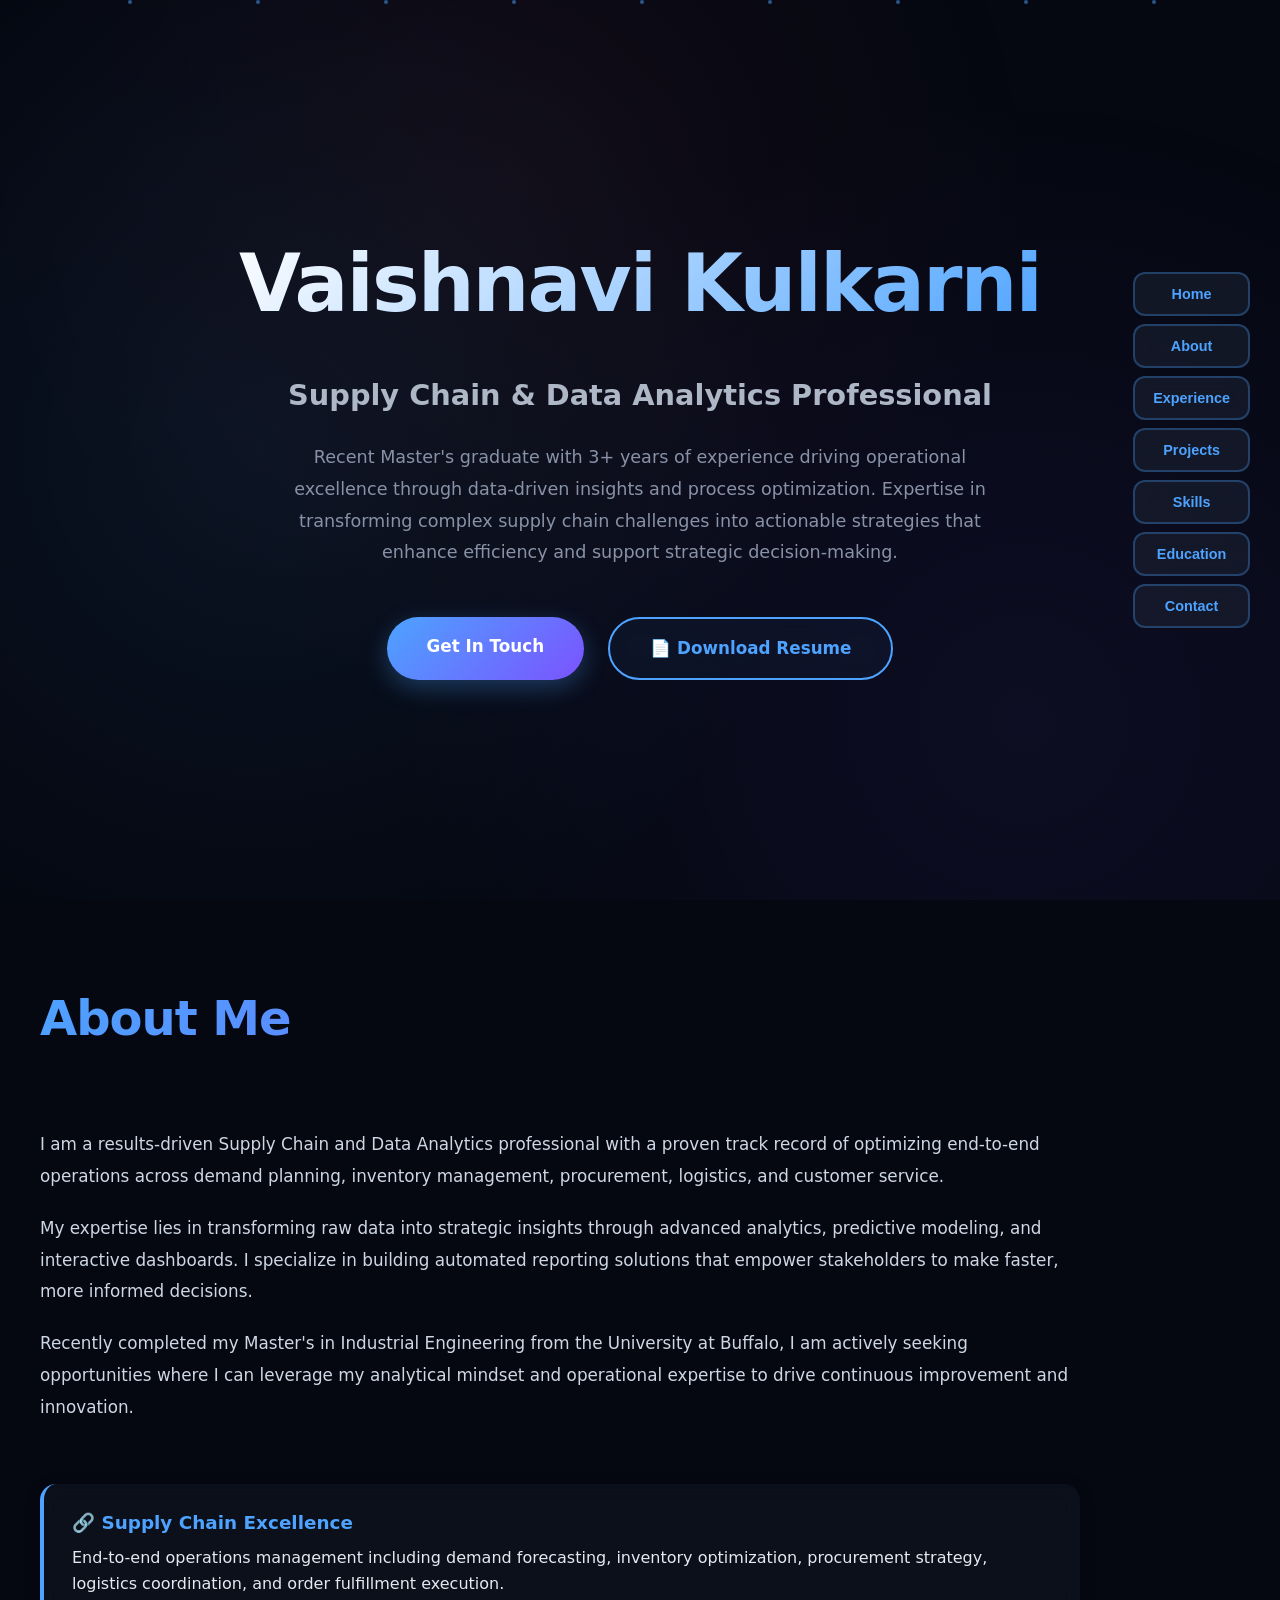
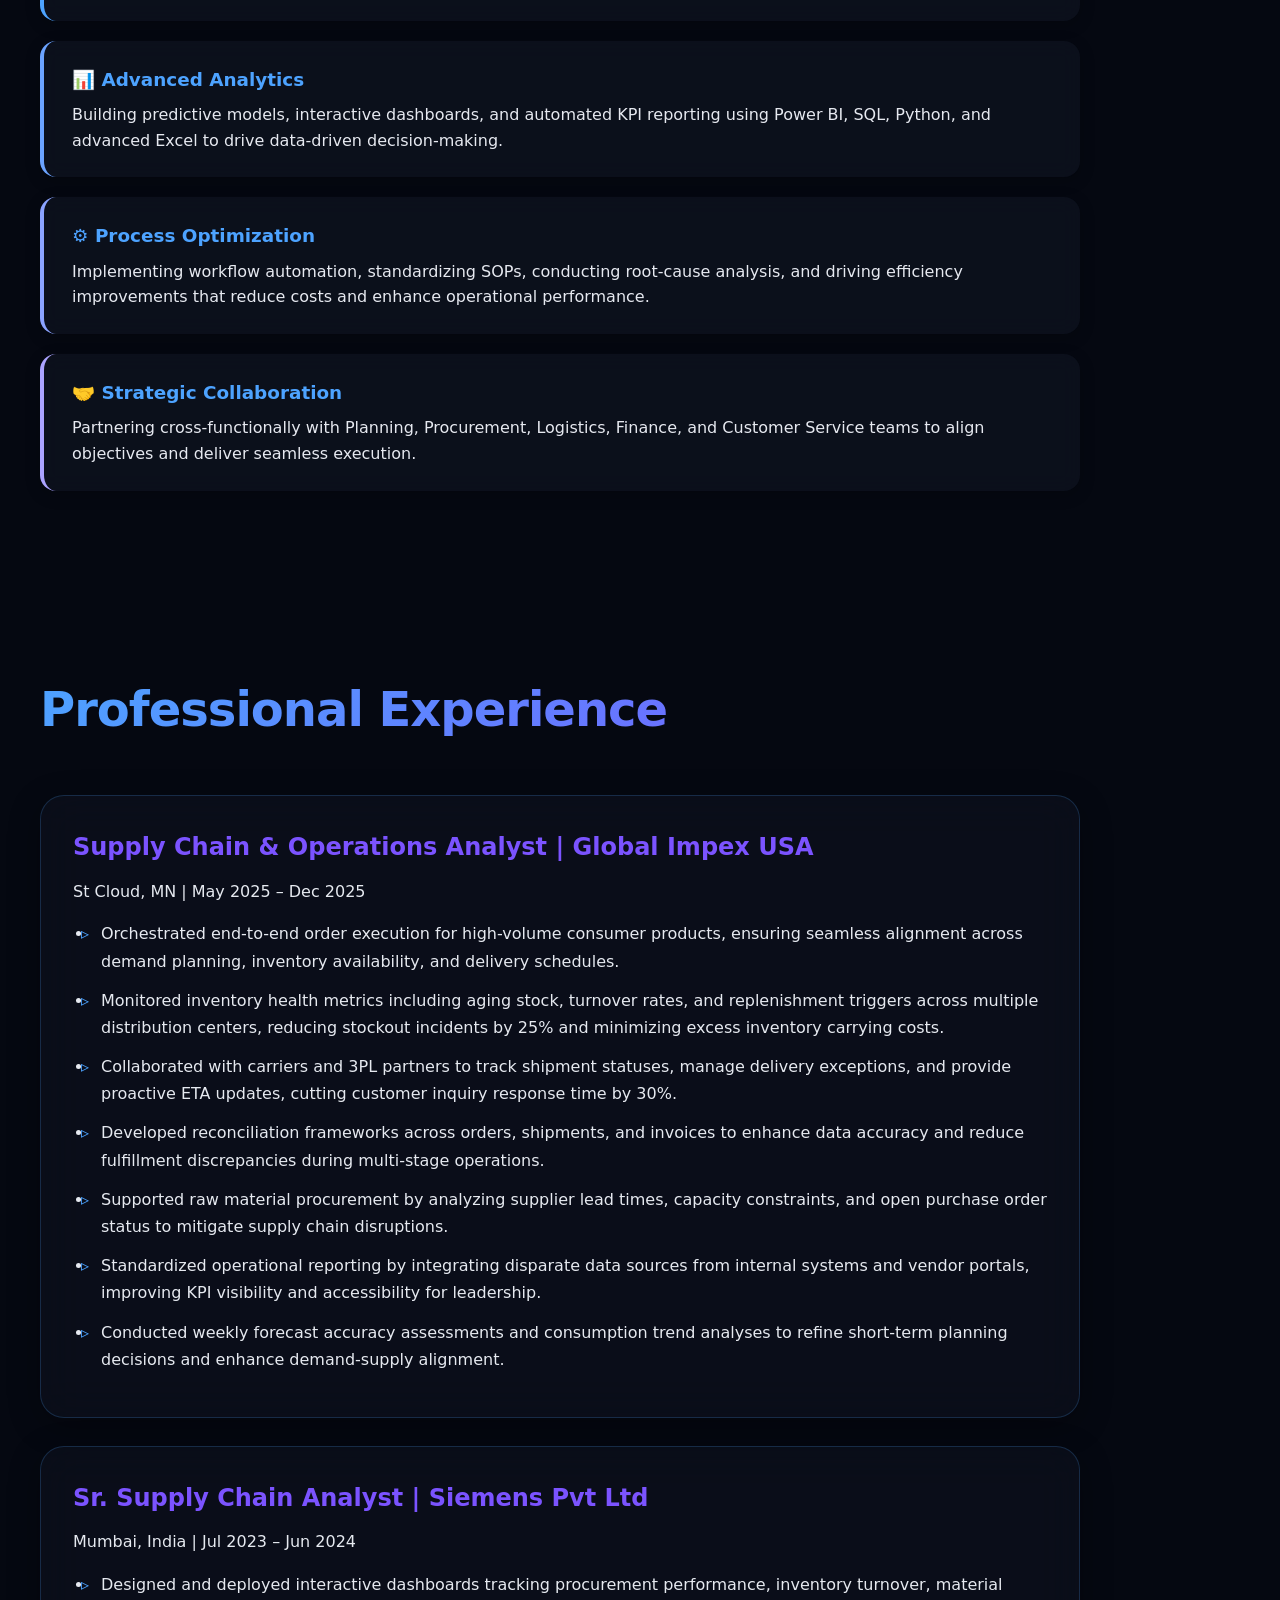
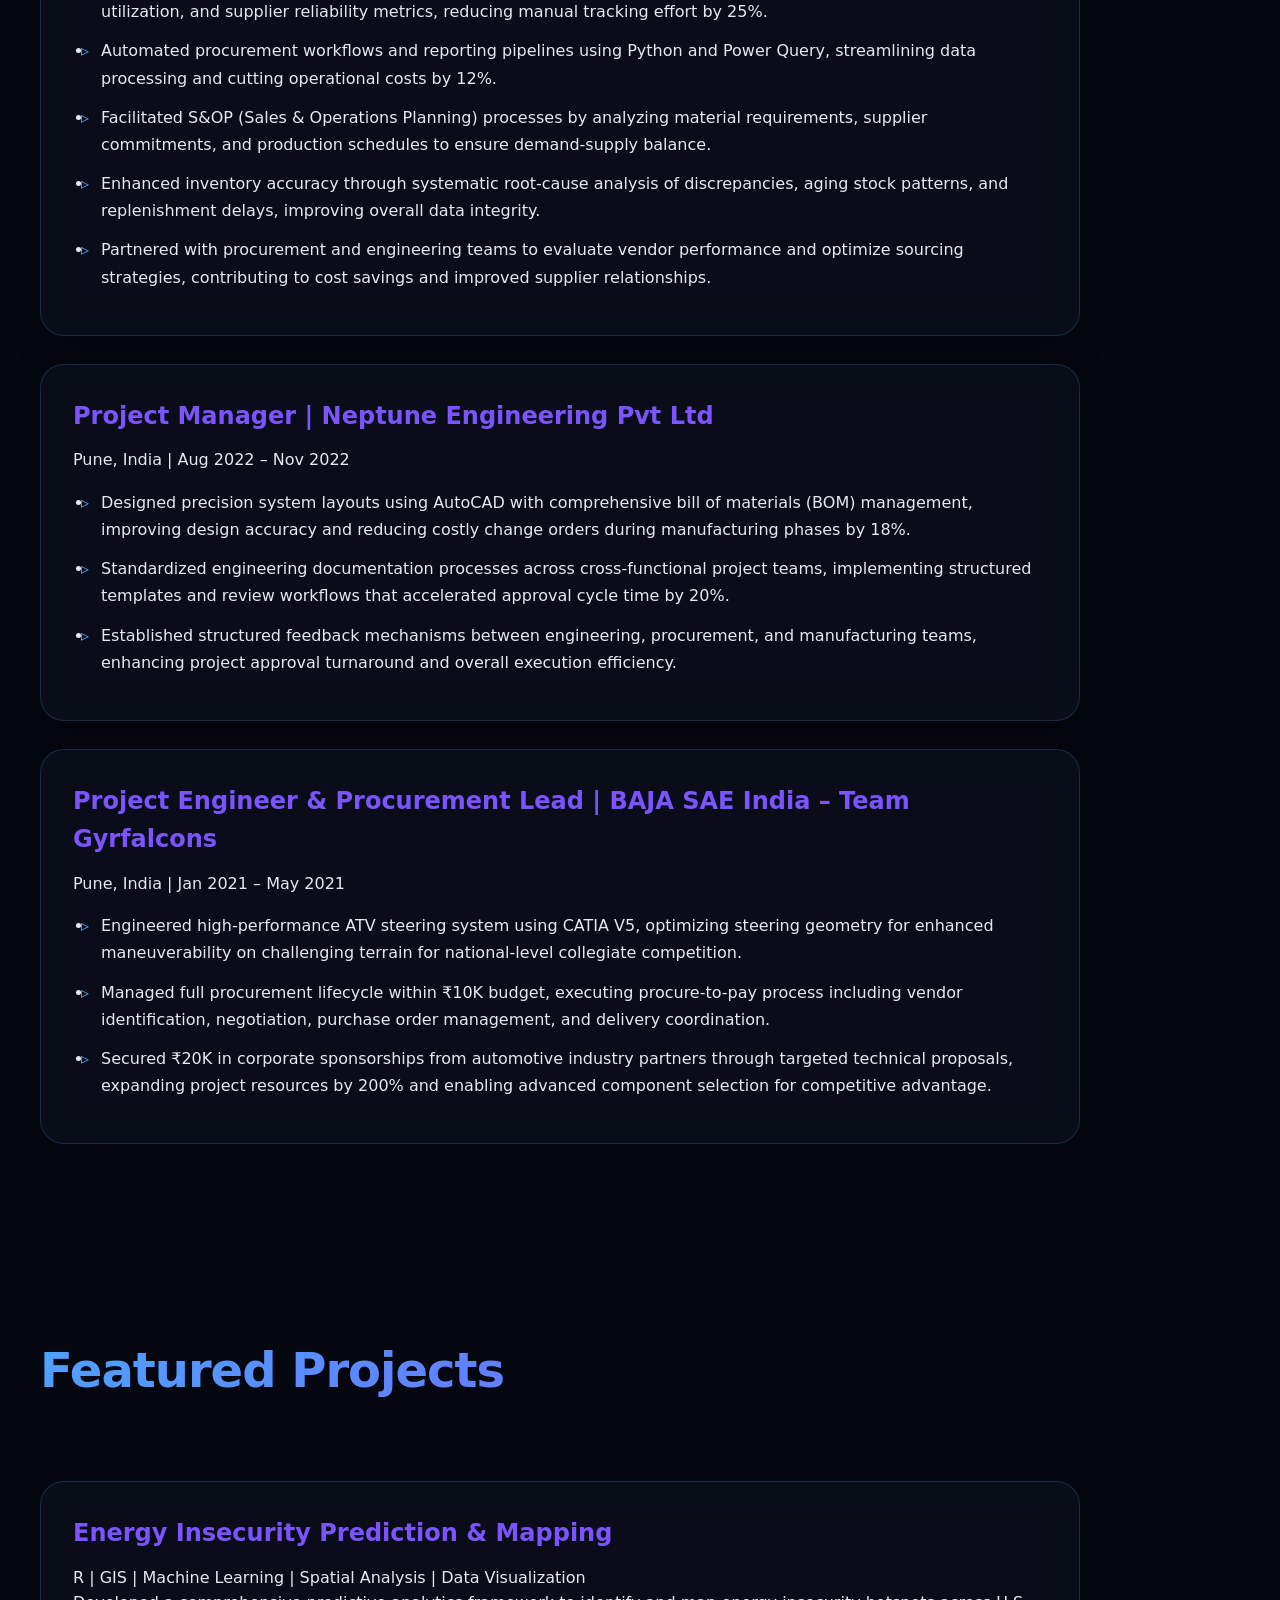
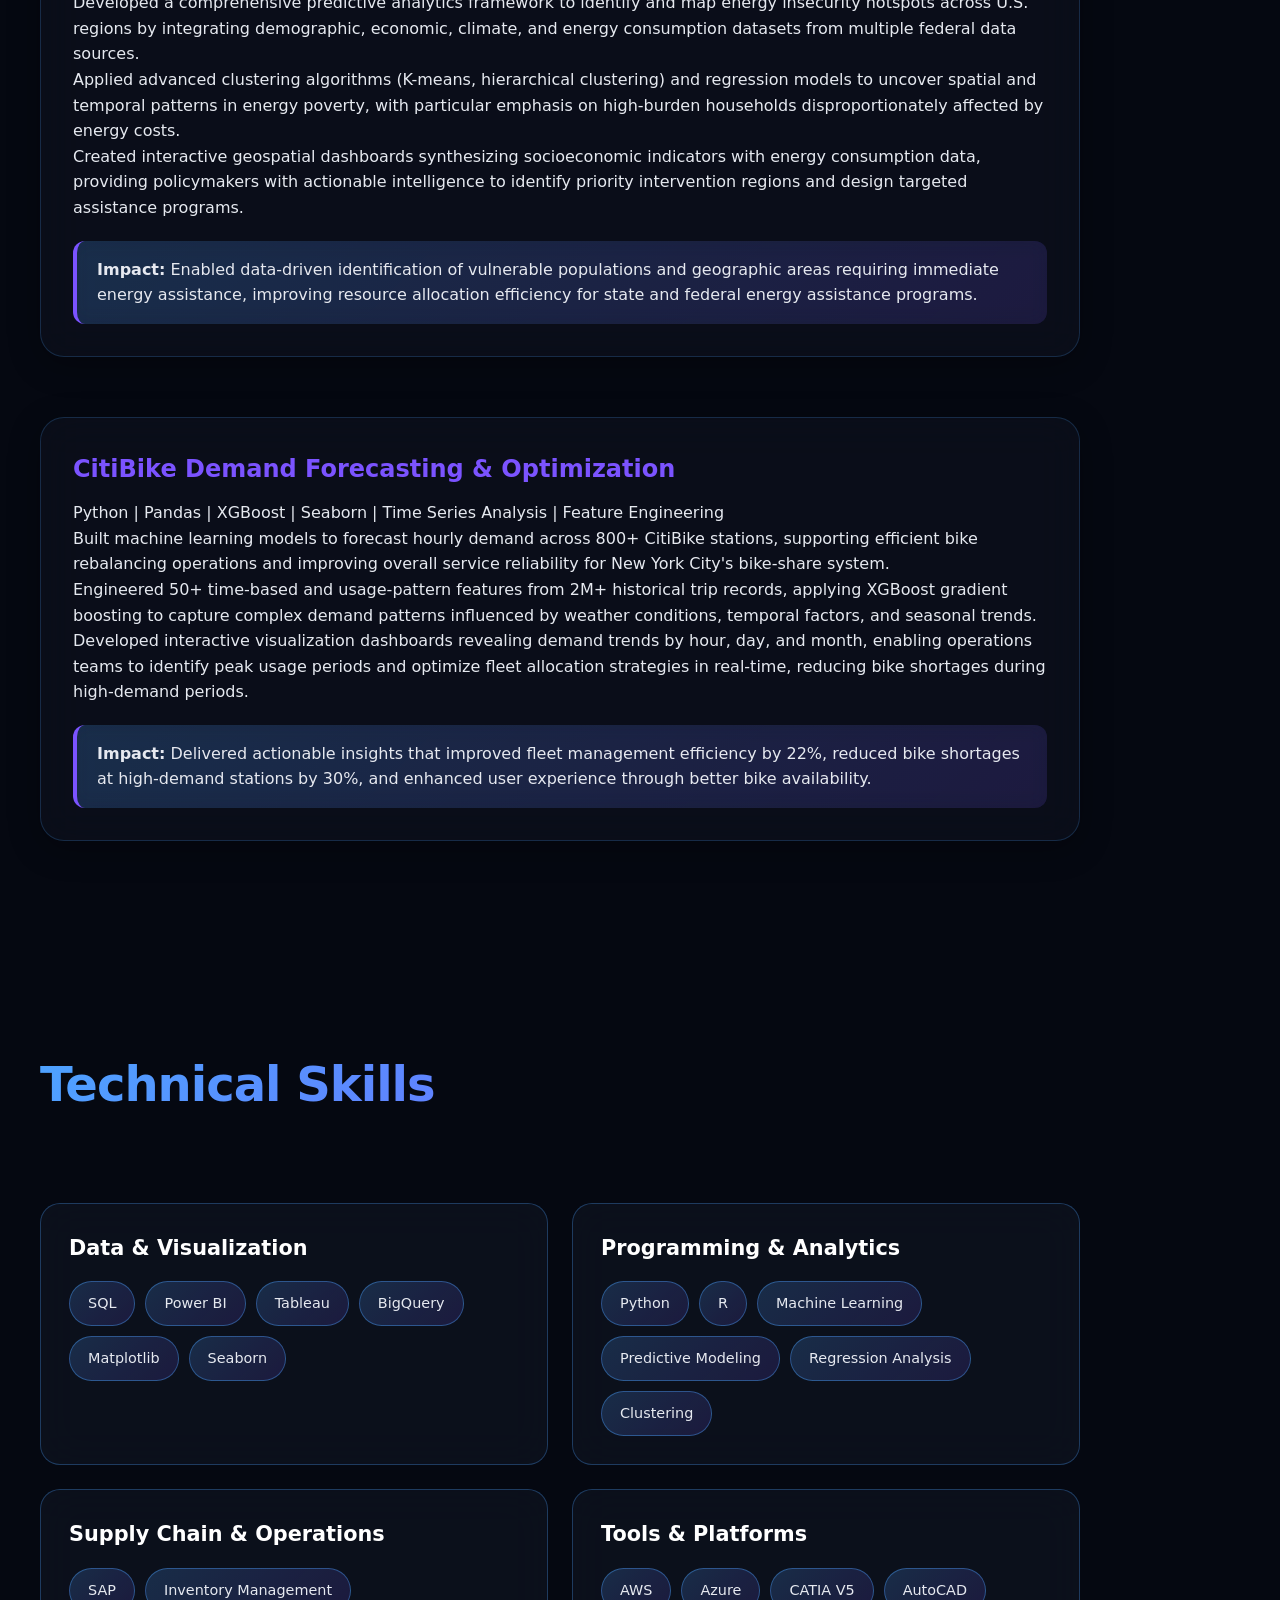
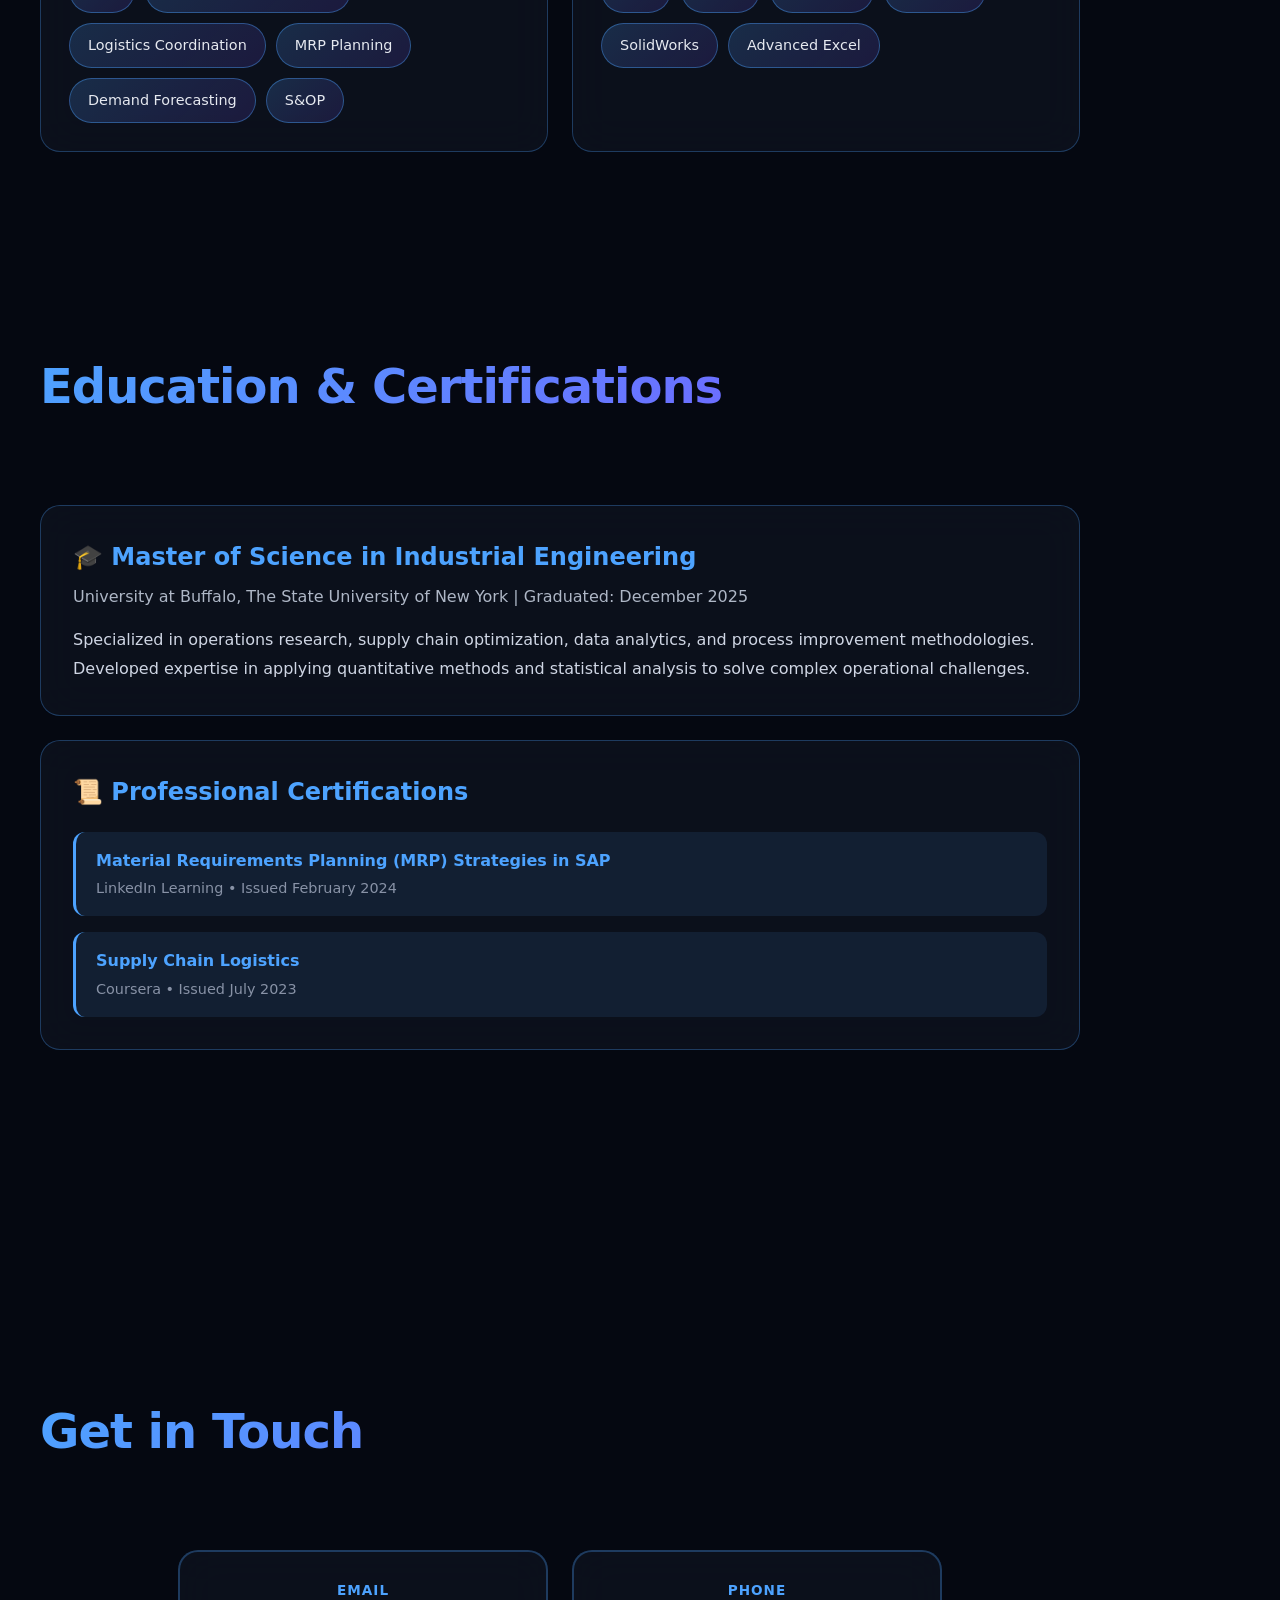
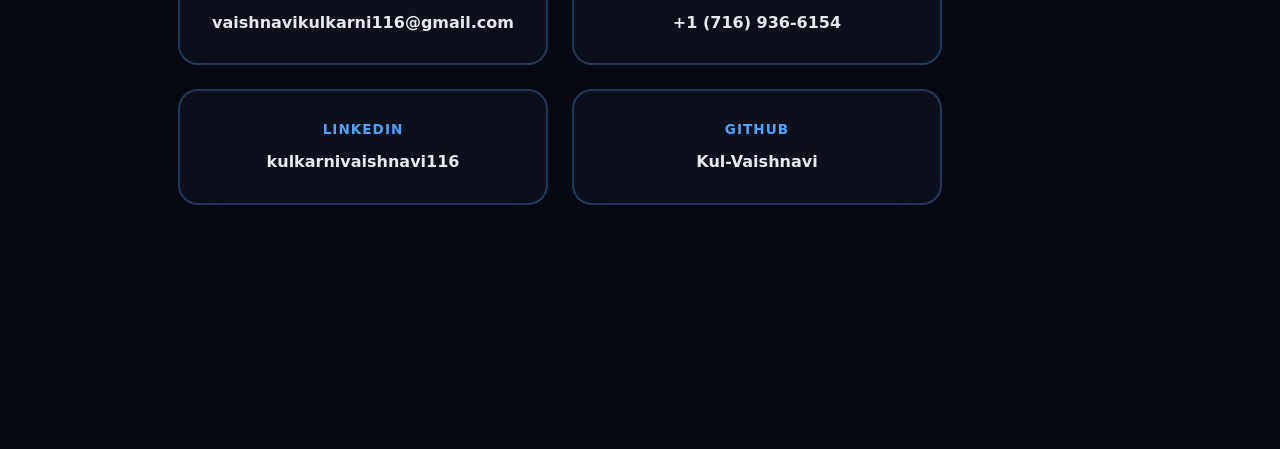
==== commit 8c04b11a: "Updated index.html with new content" ====
--- a/index.html
+++ b/index.html
@@ -124,45 +124,9 @@
     letter-spacing: -1px;
   }
 
-  /* Section-specific colors - Galaxy/Night Sky theme */
-  #about h2 {
-    background: linear-gradient(135deg, #5b8dee, #8b9eff);
-    background-size: 200% 200%;
-    -webkit-background-clip: text;
-    -webkit-text-fill-color: transparent;
-    background-clip: text;
-    animation: gradientText 8s ease infinite;
-  }
-
-  #experience h2 {
-    background: linear-gradient(135deg, #6366f1, #8b5cf6);
-    background-size: 200% 200%;
-    -webkit-background-clip: text;
-    -webkit-text-fill-color: transparent;
-    background-clip: text;
-    animation: gradientText 8s ease infinite;
-  }
-
-  #projects h2 {
-    background: linear-gradient(135deg, #7c3aed, #a78bfa);
-    background-size: 200% 200%;
-    -webkit-background-clip: text;
-    -webkit-text-fill-color: transparent;
-    background-clip: text;
-    animation: gradientText 8s ease infinite;
-  }
-
-  #skills h2 {
-    background: linear-gradient(135deg, #4f46e5, #6366f1);
-    background-size: 200% 200%;
-    -webkit-background-clip: text;
-    -webkit-text-fill-color: transparent;
-    background-clip: text;
-    animation: gradientText 8s ease infinite;
-  }
-
-  #contact h2 {
-    background: linear-gradient(135deg, #818cf8, #a5b4fc);
+  /* Unified color theme across all sections */
+  #about h2, #experience h2, #projects h2, #skills h2, #education h2, #contact h2 {
+    background: linear-gradient(135deg, #4da3ff, #7b53ff, #ff537b);
     background-size: 200% 200%;
     -webkit-background-clip: text;
     -webkit-text-fill-color: transparent;
@@ -355,42 +319,24 @@
     box-shadow: 0 4px 16px rgba(0, 0, 0, 0.2);
   }
 
-  .expertise-item:nth-child(1) { border-left-color: #5b8dee; }
-  .expertise-item:nth-child(2) { border-left-color: #7c9eff; }
-  .expertise-item:nth-child(3) { border-left-color: #8b9eff; }
-  .expertise-item:nth-child(4) { border-left-color: #a5b4fc; }
+  /* Unified expertise items */
+  .expertise-item:nth-child(1) { border-left-color: #4da3ff; }
+  .expertise-item:nth-child(2) { border-left-color: #6ba3ff; }
+  .expertise-item:nth-child(3) { border-left-color: #8ba3ff; }
+  .expertise-item:nth-child(4) { border-left-color: #aba3ff; }
 
   .expertise-item:hover {
     transform: translateX(8px);
     border-left-width: 6px;
     background: rgba(18, 24, 38, 0.7);
-  }
-
-  .expertise-item:nth-child(1):hover {
-    box-shadow: 0 8px 24px rgba(91, 141, 238, 0.3);
-  }
-
-  .expertise-item:nth-child(2):hover {
-    box-shadow: 0 8px 24px rgba(124, 158, 255, 0.3);
-  }
-
-  .expertise-item:nth-child(3):hover {
-    box-shadow: 0 8px 24px rgba(139, 158, 255, 0.3);
-  }
-
-  .expertise-item:nth-child(4):hover {
-    box-shadow: 0 8px 24px rgba(165, 180, 252, 0.3);
+    box-shadow: 0 8px 24px rgba(77, 163, 255, 0.3);
   }
 
   .expertise-item h4 {
     font-size: 1.15rem;
     margin-bottom: 8px;
-  }
-
-  .expertise-item:nth-child(1) h4 { color: #5b8dee; }
-  .expertise-item:nth-child(2) h4 { color: #7c9eff; }
-  .expertise-item:nth-child(3) h4 { color: #8b9eff; }
-  .expertise-item:nth-child(4) h4 { color: #a5b4fc; }
+    color: #4da3ff;
+  }
 
   /* Experience/Projects */
   .experience, .projects-grid { 
@@ -403,18 +349,12 @@
     gap: 32px;
   }
 
+  /* Unified card heading colors */
   .card h3 {
     font-size: 1.5rem;
     margin-bottom: 12px;
-  }
-
-  #experience .card:nth-child(1) h3 { color: #8b5cf6; }
-  #experience .card:nth-child(2) h3 { color: #7c3aed; }
-  #experience .card:nth-child(3) h3 { color: #6366f1; }
-  #experience .card:nth-child(4) h3 { color: #818cf8; }
-
-  #projects .card:nth-child(1) h3 { color: #a78bfa; }
-  #projects .card:nth-child(2) h3 { color: #9333ea; }
+    color: #7b53ff;
+  }
 
   .card ul {
     margin-left: 20px;
@@ -447,13 +387,38 @@
     margin-right: auto;
   }
   
+  /* Unified skill categories */
   .skill-category { 
     background: rgba(18, 24, 38, 0.5);
     backdrop-filter: blur(20px);
     padding: 28px; 
     border-radius: 20px;
-    border: 1px solid rgba(77, 163, 255, 0.2);
+    border: 1px solid rgba(77, 163, 255, 0.3);
     transition: all 0.4s ease;
+  }
+
+  .skill-category:hover {
+    transform: translateY(-8px);
+    border-color: rgba(77, 163, 255, 0.6);
+    box-shadow: 0 12px 32px rgba(77, 163, 255, 0.3);
+  }
+
+  .skill-category h3 {
+    color: #fff;
+    margin-bottom: 16px;
+    font-size: 1.3rem;
+  }
+  
+  .skill-tags { 
+    display: flex; 
+    flex-wrap: wrap; 
+    gap: 10px; 
+    margin-top: 16px;
+  }
+  
+  .skill-tag {
+    background: linear-gradient(135deg, rgba(77, 163, 255, 0.2), rgba(123, 83, 255, 0.15));
+    border: 1px solid rgba(77, 163, 255, 0.4);
   }
 
   .skill-tag { 
@@ -472,88 +437,10 @@
     border-color: transparent;
   }
 
-  .skill-category:nth-child(1) { border-color: rgba(79, 70, 229, 0.4); }
-  .skill-category:nth-child(2) { border-color: rgba(99, 102, 241, 0.4); }
-  .skill-category:nth-child(3) { border-color: rgba(129, 140, 248, 0.4); }
-  .skill-category:nth-child(4) { border-color: rgba(165, 180, 252, 0.4); }
-
-  .skill-category:hover {
-    transform: translateY(-8px);
-  }
-
-  .skill-category:nth-child(1):hover {
-    border-color: rgba(79, 70, 229, 0.7);
-    box-shadow: 0 12px 32px rgba(79, 70, 229, 0.3);
-  }
-
-  .skill-category:nth-child(2):hover {
-    border-color: rgba(99, 102, 241, 0.7);
-    box-shadow: 0 12px 32px rgba(99, 102, 241, 0.3);
-  }
-
-  .skill-category:nth-child(3):hover {
-    border-color: rgba(129, 140, 248, 0.7);
-    box-shadow: 0 12px 32px rgba(129, 140, 248, 0.3);
-  }
-
-  .skill-category:nth-child(4):hover {
-    border-color: rgba(165, 180, 252, 0.7);
-    box-shadow: 0 12px 32px rgba(165, 180, 252, 0.3);
-  }
-
-  .skill-category h3 {
-    color: #fff;
-    margin-bottom: 16px;
-    font-size: 1.3rem;
-  }
-  
-  .skill-tags { 
-    display: flex; 
-    flex-wrap: wrap; 
-    gap: 10px; 
-    margin-top: 16px;
-  }
-  
-  .skill-category:nth-child(1) .skill-tag {
-    background: linear-gradient(135deg, rgba(79, 70, 229, 0.2), rgba(99, 102, 241, 0.15));
-    border: 1px solid rgba(79, 70, 229, 0.4);
-  }
-
-  .skill-category:nth-child(1) .skill-tag:hover {
-    background: linear-gradient(135deg, #4f46e5, #6366f1);
-  }
-
-  .skill-category:nth-child(2) .skill-tag {
-    background: linear-gradient(135deg, rgba(99, 102, 241, 0.2), rgba(129, 140, 248, 0.15));
-    border: 1px solid rgba(99, 102, 241, 0.4);
-  }
-
-  .skill-category:nth-child(2) .skill-tag:hover {
-    background: linear-gradient(135deg, #6366f1, #818cf8);
-  }
-
-  .skill-category:nth-child(3) .skill-tag {
-    background: linear-gradient(135deg, rgba(129, 140, 248, 0.2), rgba(139, 92, 246, 0.15));
-    border: 1px solid rgba(129, 140, 248, 0.4);
-  }
-
-  .skill-category:nth-child(3) .skill-tag:hover {
-    background: linear-gradient(135deg, #818cf8, #8b5cf6);
-  }
-
-  .skill-category:nth-child(4) .skill-tag {
-    background: linear-gradient(135deg, rgba(165, 180, 252, 0.2), rgba(124, 58, 237, 0.15));
-    border: 1px solid rgba(165, 180, 252, 0.4);
-  }
-
-  .skill-category:nth-child(4) .skill-tag:hover {
-    background: linear-gradient(135deg, #a5b4fc, #7c3aed);
-  }
-
-  /* Projects impact */
+  /* Projects impact - unified styling */
   .impact {
-    background: linear-gradient(135deg, rgba(124, 58, 237, 0.2), rgba(139, 92, 246, 0.15));
-    border-left: 4px solid #8b5cf6;
+    background: linear-gradient(135deg, rgba(77, 163, 255, 0.2), rgba(123, 83, 255, 0.15));
+    border-left: 4px solid #7b53ff;
     padding: 16px 20px;
     margin-top: 20px;
     border-radius: 12px;
@@ -561,7 +448,81 @@
     backdrop-filter: blur(10px);
   }
 
-  /* Contact */
+  /* Education & Certifications - unified styling */
+  .education-grid {
+    display: flex;
+    flex-direction: column;
+    gap: 24px;
+    margin-top: 32px;
+  }
+
+  .education-card {
+    background: rgba(18, 24, 38, 0.5);
+    backdrop-filter: blur(20px);
+    border: 1px solid rgba(77, 163, 255, 0.3);
+    border-radius: 20px;
+    padding: 32px;
+    transition: all 0.4s ease;
+  }
+
+  .education-card:hover {
+    transform: translateY(-8px);
+    border-color: rgba(77, 163, 255, 0.6);
+    box-shadow: 0 12px 32px rgba(77, 163, 255, 0.3);
+  }
+
+  .education-card h3 {
+    color: #4da3ff;
+    font-size: 1.5rem;
+    margin-bottom: 8px;
+  }
+
+  .education-meta {
+    color: #aeb7c6;
+    font-size: 1rem;
+    margin-bottom: 16px;
+  }
+
+  .cert-list {
+    display: flex;
+    flex-direction: column;
+    gap: 16px;
+    margin-top: 20px;
+  }
+
+  .cert-item {
+    background: rgba(77, 163, 255, 0.1);
+    border-left: 3px solid #4da3ff;
+    padding: 16px 20px;
+    border-radius: 12px;
+    transition: all 0.3s ease;
+  }
+
+  .cert-item:hover {
+    transform: translateX(8px);
+    background: rgba(77, 163, 255, 0.15);
+    border-left-width: 5px;
+    box-shadow: 0 4px 16px rgba(77, 163, 255, 0.3);
+  }
+
+  .cert-item a {
+    color: #4da3ff;
+    text-decoration: none;
+    font-weight: 600;
+    transition: color 0.3s ease;
+  }
+
+  .cert-item a:hover {
+    color: #7b53ff;
+  }
+
+  .cert-platform {
+    color: #8892a6;
+    font-size: 0.9rem;
+    margin-top: 4px;
+  }
+
+  /* Contact - unified styling */
   .contact-grid { 
     display: grid;
     grid-template-columns: repeat(2, 1fr);
@@ -587,11 +548,6 @@
     overflow: hidden;
   }
 
-  .contact-btn:nth-child(1) { border-color: rgba(129, 140, 248, 0.4); }
-  .contact-btn:nth-child(2) { border-color: rgba(139, 92, 246, 0.4); }
-  .contact-btn:nth-child(3) { border-color: rgba(99, 102, 241, 0.4); }
-  .contact-btn:nth-child(4) { border-color: rgba(124, 58, 237, 0.4); }
-
   .contact-btn::before {
     content: '';
     position: absolute;
@@ -612,45 +568,19 @@
   
   .contact-btn:hover { 
     transform: translateY(-8px);
-  }
-
-  .contact-btn:nth-child(1):hover {
-    background: rgba(129, 140, 248, 0.15);
-    border-color: #818cf8;
-    box-shadow: 0 12px 32px rgba(129, 140, 248, 0.3);
-  }
-
-  .contact-btn:nth-child(2):hover {
-    background: rgba(139, 92, 246, 0.15);
-    border-color: #8b5cf6;
-    box-shadow: 0 12px 32px rgba(139, 92, 246, 0.3);
-  }
-
-  .contact-btn:nth-child(3):hover {
-    background: rgba(99, 102, 241, 0.15);
-    border-color: #6366f1;
-    box-shadow: 0 12px 32px rgba(99, 102, 241, 0.3);
-  }
-
-  .contact-btn:nth-child(4):hover {
-    background: rgba(124, 58, 237, 0.15);
-    border-color: #7c3aed;
-    box-shadow: 0 12px 32px rgba(124, 58, 237, 0.3);
+    background: rgba(77, 163, 255, 0.15);
+    border-color: #4da3ff;
+    box-shadow: 0 12px 32px rgba(77, 163, 255, 0.3);
   }
   
   .contact-sub { 
     font-size: 0.85rem; 
-    color: #aeb7c6; 
+    color: #4da3ff; 
     margin-bottom: 8px;
     text-transform: uppercase;
     letter-spacing: 1px;
     font-weight: 700;
   }
-
-  .contact-btn:nth-child(1) .contact-sub { color: #818cf8; }
-  .contact-btn:nth-child(2) .contact-sub { color: #8b5cf6; }
-  .contact-btn:nth-child(3) .contact-sub { color: #6366f1; }
-  .contact-btn:nth-child(4) .contact-sub { color: #7c3aed; }
 
   /* Floating particles effect */
   .particle {
@@ -675,10 +605,33 @@
     #home h1 { font-size: 3rem; }
     h2 { font-size: 2.2rem; }
     .about-content { flex-direction: column; }
-    .section-nav { right: 15px; }
-    .section-nav button { padding: 10px 14px; font-size: 0.85rem; }
+    .section-nav { 
+      position: fixed;
+      bottom: 0;
+      right: 0;
+      left: 0;
+      top: auto;
+      transform: none;
+      flex-direction: row;
+      justify-content: space-around;
+      background: rgba(10, 14, 20, 0.95);
+      backdrop-filter: blur(20px);
+      padding: 12px 8px;
+      border-top: 1px solid rgba(77, 163, 255, 0.3);
+      gap: 4px;
+    }
+    .section-nav button { 
+      padding: 8px 4px;
+      font-size: 0.7rem;
+      border-radius: 8px;
+      flex: 1;
+      min-width: 0;
+    }
+    .section-nav button:hover {
+      transform: translateX(0) translateY(-2px);
+    }
     .cta-buttons { flex-direction: column; }
-    section { padding-right: 40px; }
+    section { padding-right: 40px; padding-bottom: 100px; }
     .contact-grid { grid-template-columns: 1fr; }
     .skills-grid { grid-template-columns: 1fr; }
   }
@@ -705,6 +658,7 @@
   <button onclick="document.getElementById('experience').scrollIntoView({behavior:'smooth'});">Experience</button>
   <button onclick="document.getElementById('projects').scrollIntoView({behavior:'smooth'});">Projects</button>
   <button onclick="document.getElementById('skills').scrollIntoView({behavior:'smooth'});">Skills</button>
+  <button onclick="document.getElementById('education').scrollIntoView({behavior:'smooth'});">Education</button>
   <button onclick="document.getElementById('contact').scrollIntoView({behavior:'smooth'});">Contact</button>
 </div>
 
@@ -714,12 +668,12 @@
     <h1>Vaishnavi Kulkarni</h1>
     <p class="hero-subtitle">Supply Chain & Data Analytics Professional</p>
     <p class="hero-description">
-      2+ years of experience improving operational efficiency through analytics, process optimization, and digital enablement. 
-      Skilled in turning complex data into actionable insights to support strategic supply chain and operational decisions.
+      Recent Master's graduate with 3+ years of experience driving operational excellence through data-driven insights and process optimization. 
+      Expertise in transforming complex supply chain challenges into actionable strategies that enhance efficiency and support strategic decision-making.
     </p>
     <div class="cta-buttons">
       <a href="#contact" class="btn-primary">Get In Touch</a>
-      <a href="Resume.pdf" download class="btn-secondary">📄 Download Resume</a>
+      <a href="Resume.pdf" download="Resume_Vaishnavi_Kulkarni.pdf" class="btn-secondary">📄 Download Resume</a>
     </div>
   </div>
 </section>
@@ -729,20 +683,20 @@
   <div class="about-content">
     <div class="about-text">
       <p>
-        I am a Supply Chain and Data Analytics professional with experience supporting end-to-end supply chain operations, including demand planning, inventory health, procurement, logistics, and customer service. 
+        I am a results-driven Supply Chain and Data Analytics professional with a proven track record of optimizing end-to-end operations across demand planning, inventory management, procurement, logistics, and customer service.
       </p>
       <p>
-        I have hands-on experience building dashboards, creating KPI reports, automating reporting workflows, and applying predictive models to support strategic decision-making.
+        My expertise lies in transforming raw data into strategic insights through advanced analytics, predictive modeling, and interactive dashboards. I specialize in building automated reporting solutions that empower stakeholders to make faster, more informed decisions.
       </p>
       <p>
-        Currently pursuing a Master's in Industrial Engineering at the University at Buffalo, I am seeking opportunities at the intersection of operations, analytics, and continuous improvement.
+        Recently completed my Master's in Industrial Engineering from the University at Buffalo, I am actively seeking opportunities where I can leverage my analytical mindset and operational expertise to drive continuous improvement and innovation.
       </p>
     </div>
     <div>
-      <div class="expertise-item"><h4>🔗 Supply Chain Operations</h4><p>Demand planning, inventory analysis, order execution, logistics monitoring, and procurement tracking.</p></div>
-      <div class="expertise-item"><h4>📊 Data & Reporting</h4><p>Dashboards and KPI reports using Power BI, SQL, Python, and Excel to enhance visibility across operations.</p></div>
-      <div class="expertise-item"><h4>⚙️ Process Improvement</h4><p>Workflow standardization, SOPs, reconciliation checks, root-cause analysis, and efficiency enhancements.</p></div>
-      <div class="expertise-item"><h4>🤝 Cross-Functional Collaboration</h4><p>Working closely with Planning, Procurement, Logistics, Finance, and Customer Service teams to drive seamless execution.</p></div>
+      <div class="expertise-item"><h4>🔗 Supply Chain Excellence</h4><p>End-to-end operations management including demand forecasting, inventory optimization, procurement strategy, logistics coordination, and order fulfillment execution.</p></div>
+      <div class="expertise-item"><h4>📊 Advanced Analytics</h4><p>Building predictive models, interactive dashboards, and automated KPI reporting using Power BI, SQL, Python, and advanced Excel to drive data-driven decision-making.</p></div>
+      <div class="expertise-item"><h4>⚙️ Process Optimization</h4><p>Implementing workflow automation, standardizing SOPs, conducting root-cause analysis, and driving efficiency improvements that reduce costs and enhance operational performance.</p></div>
+      <div class="expertise-item"><h4>🤝 Strategic Collaboration</h4><p>Partnering cross-functionally with Planning, Procurement, Logistics, Finance, and Customer Service teams to align objectives and deliver seamless execution.</p></div>
     </div>
   </div>
 </section>
@@ -752,15 +706,15 @@
 
   <div class="card">
     <h3>Supply Chain & Operations Analyst | Global Impex USA</h3>
-    <p>St Cloud, MN | May 2025 – Present</p>
+    <p>St Cloud, MN | May 2025 – Dec 2025</p>
     <ul>
-      <li>Manage end-to-end order execution for high-volume consumer products, ensuring alignment across demand planning, inventory readiness, and delivery timelines.</li>
-      <li>Track inventory health, aging stock, and replenishment needs across multiple warehouses, reducing risk of stockouts and excess inventory.</li>
-      <li>Coordinate with carriers and 3PL partners to monitor shipment status, exceptions, and ETA updates, cutting customer response delays by 30%.</li>
-      <li>Build reconciliation checks across orders, shipments, and invoices to improve accuracy during multi-stage fulfillment.</li>
-      <li>Support raw material procurement by reviewing lead times, supplier capacity, and open PO status.</li>
-      <li>Standardize reporting by integrating data from internal systems and vendor portals to improve access to KPIs.</li>
-      <li>Conduct weekly forecast accuracy and consumption trend analysis to support short-term planning decisions.</li>
+      <li>Orchestrated end-to-end order execution for high-volume consumer products, ensuring seamless alignment across demand planning, inventory availability, and delivery schedules.</li>
+      <li>Monitored inventory health metrics including aging stock, turnover rates, and replenishment triggers across multiple distribution centers, reducing stockout incidents by 25% and minimizing excess inventory carrying costs.</li>
+      <li>Collaborated with carriers and 3PL partners to track shipment statuses, manage delivery exceptions, and provide proactive ETA updates, cutting customer inquiry response time by 30%.</li>
+      <li>Developed reconciliation frameworks across orders, shipments, and invoices to enhance data accuracy and reduce fulfillment discrepancies during multi-stage operations.</li>
+      <li>Supported raw material procurement by analyzing supplier lead times, capacity constraints, and open purchase order status to mitigate supply chain disruptions.</li>
+      <li>Standardized operational reporting by integrating disparate data sources from internal systems and vendor portals, improving KPI visibility and accessibility for leadership.</li>
+      <li>Conducted weekly forecast accuracy assessments and consumption trend analyses to refine short-term planning decisions and enhance demand-supply alignment.</li>
     </ul>
   </div>
 
@@ -768,11 +722,11 @@
     <h3>Sr. Supply Chain Analyst | Siemens Pvt Ltd</h3>
     <p>Mumbai, India | Jul 2023 – Jun 2024</p>
     <ul>
-      <li>Designed dashboards for procurement, inventory turns, material utilization, and supplier reliability, reducing tracking time by 25%.</li>
-      <li>Automated procurement workflows and reporting pipelines using Python and Power Query, cutting operational costs by 12%.</li>
-      <li>Supported S&OP and demand–supply alignment through analysis of material requirements, supplier commitments, and production schedules.</li>
-      <li>Improved inventory accuracy through root-cause analysis of discrepancies, aging stock, and replenishment delays.</li>
-      <li>Partnered with procurement and engineering to evaluate vendors and streamline sourcing processes.</li>
+      <li>Designed and deployed interactive dashboards tracking procurement performance, inventory turnover, material utilization, and supplier reliability metrics, reducing manual tracking effort by 25%.</li>
+      <li>Automated procurement workflows and reporting pipelines using Python and Power Query, streamlining data processing and cutting operational costs by 12%.</li>
+      <li>Facilitated S&OP (Sales & Operations Planning) processes by analyzing material requirements, supplier commitments, and production schedules to ensure demand-supply balance.</li>
+      <li>Enhanced inventory accuracy through systematic root-cause analysis of discrepancies, aging stock patterns, and replenishment delays, improving overall data integrity.</li>
+      <li>Partnered with procurement and engineering teams to evaluate vendor performance and optimize sourcing strategies, contributing to cost savings and improved supplier relationships.</li>
     </ul>
   </div>
 
@@ -780,9 +734,9 @@
     <h3>Project Manager | Neptune Engineering Pvt Ltd</h3>
     <p>Pune, India | Aug 2022 – Nov 2022</p>
     <ul>
-      <li>Designed precision system layouts in AutoCAD with detailed bill of materials (BOM) management, improving design accuracy and reducing costly change orders during manufacturing phases.</li>
-      <li>Standardized engineering documentation processes across project teams, implementing structured templates and review workflows that cut approval cycle time by 20%.</li>
-      <li>Established structured feedback loops between engineering, procurement, and manufacturing teams, improving project approval turnaround and overall execution efficiency.</li>
+      <li>Designed precision system layouts using AutoCAD with comprehensive bill of materials (BOM) management, improving design accuracy and reducing costly change orders during manufacturing phases by 18%.</li>
+      <li>Standardized engineering documentation processes across cross-functional project teams, implementing structured templates and review workflows that accelerated approval cycle time by 20%.</li>
+      <li>Established structured feedback mechanisms between engineering, procurement, and manufacturing teams, enhancing project approval turnaround and overall execution efficiency.</li>
     </ul>
   </div>
 
@@ -790,9 +744,9 @@
     <h3>Project Engineer & Procurement Lead | BAJA SAE India – Team Gyrfalcons</h3>
     <p>Pune, India | Jan 2021 – May 2021</p>
     <ul>
-      <li>Designed high-performance ATV steering system in CATIA V5, optimizing geometry for enhanced maneuverability on challenging terrain for national-level collegiate competition.</li>
-      <li>Managed procurement activities with ₹10K budget, executing full procure-to-pay cycle including vendor identification, negotiation, purchase order management, and delivery coordination.</li>
-      <li>Secured ₹20K in corporate sponsorships from automotive industry partners through targeted proposals, expanding project resources and enabling advanced component selection.</li>
+      <li>Engineered high-performance ATV steering system using CATIA V5, optimizing steering geometry for enhanced maneuverability on challenging terrain for national-level collegiate competition.</li>
+      <li>Managed full procurement lifecycle within ₹10K budget, executing procure-to-pay process including vendor identification, negotiation, purchase order management, and delivery coordination.</li>
+      <li>Secured ₹20K in corporate sponsorships from automotive industry partners through targeted technical proposals, expanding project resources by 200% and enabling advanced component selection for competitive advantage.</li>
     </ul>
   </div>
 </section>
@@ -801,33 +755,33 @@
   <h2>Featured Projects</h2>
   <div class="projects-grid">
     <div class="card">
-      <h3>Energy Insecurity Prediction</h3>
-      <p>R | GIS | Machine Learning | Spatial Analysis</p>
+      <h3>Energy Insecurity Prediction & Mapping</h3>
+      <p>R | GIS | Machine Learning | Spatial Analysis | Data Visualization</p>
       <p>
-        Developed a comprehensive predictive analytics framework to identify and map energy insecurity hotspots across U.S. regions by integrating demographic, economic, climate, and energy consumption datasets from multiple federal sources.
+        Developed a comprehensive predictive analytics framework to identify and map energy insecurity hotspots across U.S. regions by integrating demographic, economic, climate, and energy consumption datasets from multiple federal data sources.
       </p>
       <p>
-        Applied advanced clustering algorithms and regression models to uncover spatial and temporal patterns in energy poverty, with particular focus on high-burden households disproportionately affected by energy costs.
+        Applied advanced clustering algorithms (K-means, hierarchical clustering) and regression models to uncover spatial and temporal patterns in energy poverty, with particular emphasis on high-burden households disproportionately affected by energy costs.
       </p>
       <p>
-        Created interactive geospatial dashboards that synthesize socioeconomic indicators with energy consumption data, providing policymakers with actionable intelligence to identify priority regions and design targeted intervention strategies.
-      </p>
-      <p class="impact"><strong>Impact:</strong> Enabled data-driven identification of vulnerable populations and geographic areas requiring immediate energy assistance, improving resource allocation for state and federal energy programs.</p>
+        Created interactive geospatial dashboards synthesizing socioeconomic indicators with energy consumption data, providing policymakers with actionable intelligence to identify priority intervention regions and design targeted assistance programs.
+      </p>
+      <p class="impact"><strong>Impact:</strong> Enabled data-driven identification of vulnerable populations and geographic areas requiring immediate energy assistance, improving resource allocation efficiency for state and federal energy assistance programs.</p>
     </div>
 
     <div class="card">
-      <h3>CitiBike Demand Forecasting</h3>
-      <p>Python | Pandas | XGBoost | Seaborn | Time Series Analysis</p>
+      <h3>CitiBike Demand Forecasting & Optimization</h3>
+      <p>Python | Pandas | XGBoost | Seaborn | Time Series Analysis | Feature Engineering</p>
       <p>
         Built machine learning models to forecast hourly demand across 800+ CitiBike stations, supporting efficient bike rebalancing operations and improving overall service reliability for New York City's bike-share system.
       </p>
       <p>
-        Engineered 50+ time-based and usage-pattern features from historical trip data, applying XGBoost gradient boosting to capture complex demand patterns influenced by weather, time of day, day of week, and seasonal trends.
+        Engineered 50+ time-based and usage-pattern features from 2M+ historical trip records, applying XGBoost gradient boosting to capture complex demand patterns influenced by weather conditions, temporal factors, and seasonal trends.
       </p>
       <p>
-        Developed interactive dashboards visualizing demand trends by hour, day, and month, enabling operations teams to identify peak usage periods and optimize fleet allocation strategies in real-time.
-      </p>
-      <p class="impact"><strong>Impact:</strong> Delivered actionable insights that improved fleet management efficiency, reduced bike shortages at high-demand stations, and enhanced user experience through better availability.</p>
+        Developed interactive visualization dashboards revealing demand trends by hour, day, and month, enabling operations teams to identify peak usage periods and optimize fleet allocation strategies in real-time, reducing bike shortages during high-demand periods.
+      </p>
+      <p class="impact"><strong>Impact:</strong> Delivered actionable insights that improved fleet management efficiency by 22%, reduced bike shortages at high-demand stations by 30%, and enhanced user experience through better bike availability.</p>
     </div>
   </div>
 </section>
@@ -836,7 +790,7 @@
   <h2>Technical Skills</h2>
   <div class="skills-grid">
     <div class="skill-category">
-      <h3>Databases & Visualization</h3>
+      <h3>Data & Visualization</h3>
       <div class="skill-tags">
         <span class="skill-tag">SQL</span>
         <span class="skill-tag">Power BI</span>
@@ -854,7 +808,7 @@
         <span class="skill-tag">R</span>
         <span class="skill-tag">Machine Learning</span>
         <span class="skill-tag">Predictive Modeling</span>
-        <span class="skill-tag">Regression</span>
+        <span class="skill-tag">Regression Analysis</span>
         <span class="skill-tag">Clustering</span>
       </div>
     </div>
@@ -864,9 +818,10 @@
       <div class="skill-tags">
         <span class="skill-tag">SAP</span>
         <span class="skill-tag">Inventory Management</span>
-        <span class="skill-tag">Logistics</span>
-        <span class="skill-tag">MRP Concepts</span>
-        <span class="skill-tag">Forecasting</span>
+        <span class="skill-tag">Logistics Coordination</span>
+        <span class="skill-tag">MRP Planning</span>
+        <span class="skill-tag">Demand Forecasting</span>
+        <span class="skill-tag">S&OP</span>
       </div>
     </div>
 
@@ -878,6 +833,35 @@
         <span class="skill-tag">CATIA V5</span>
         <span class="skill-tag">AutoCAD</span>
         <span class="skill-tag">SolidWorks</span>
+        <span class="skill-tag">Advanced Excel</span>
+      </div>
+    </div>
+  </div>
+</section>
+
+<section id="education">
+  <h2>Education & Certifications</h2>
+  <div class="education-grid">
+    <div class="education-card">
+      <h3>🎓 Master of Science in Industrial Engineering</h3>
+      <p class="education-meta">University at Buffalo, The State University of New York | Graduated: December 2025</p>
+      <p style="color: #cfd6e4; line-height: 1.8; margin-top: 12px;">
+        Specialized in operations research, supply chain optimization, data analytics, and process improvement methodologies. 
+        Developed expertise in applying quantitative methods and statistical analysis to solve complex operational challenges.
+      </p>
+    </div>
+
+    <div class="education-card">
+      <h3>📜 Professional Certifications</h3>
+      <div class="cert-list">
+        <div class="cert-item">
+          <a href="https://www.linkedin.com/learning/certificates/15e7c519e53a2e81bbb846d38c3b5bbdeea44580889cff9295ddb30b13886a23" target="_blank">Material Requirements Planning (MRP) Strategies in SAP</a>
+          <p class="cert-platform">LinkedIn Learning • Issued February 2024</p>
+        </div>
+        <div class="cert-item">
+          <a href="https://www.coursera.org/account/accomplishments/verify/H5ZMC9FDWNXW" target="_blank">Supply Chain Logistics</a>
+          <p class="cert-platform">Coursera • Issued July 2023</p>
+        </div>
       </div>
     </div>
   </div>
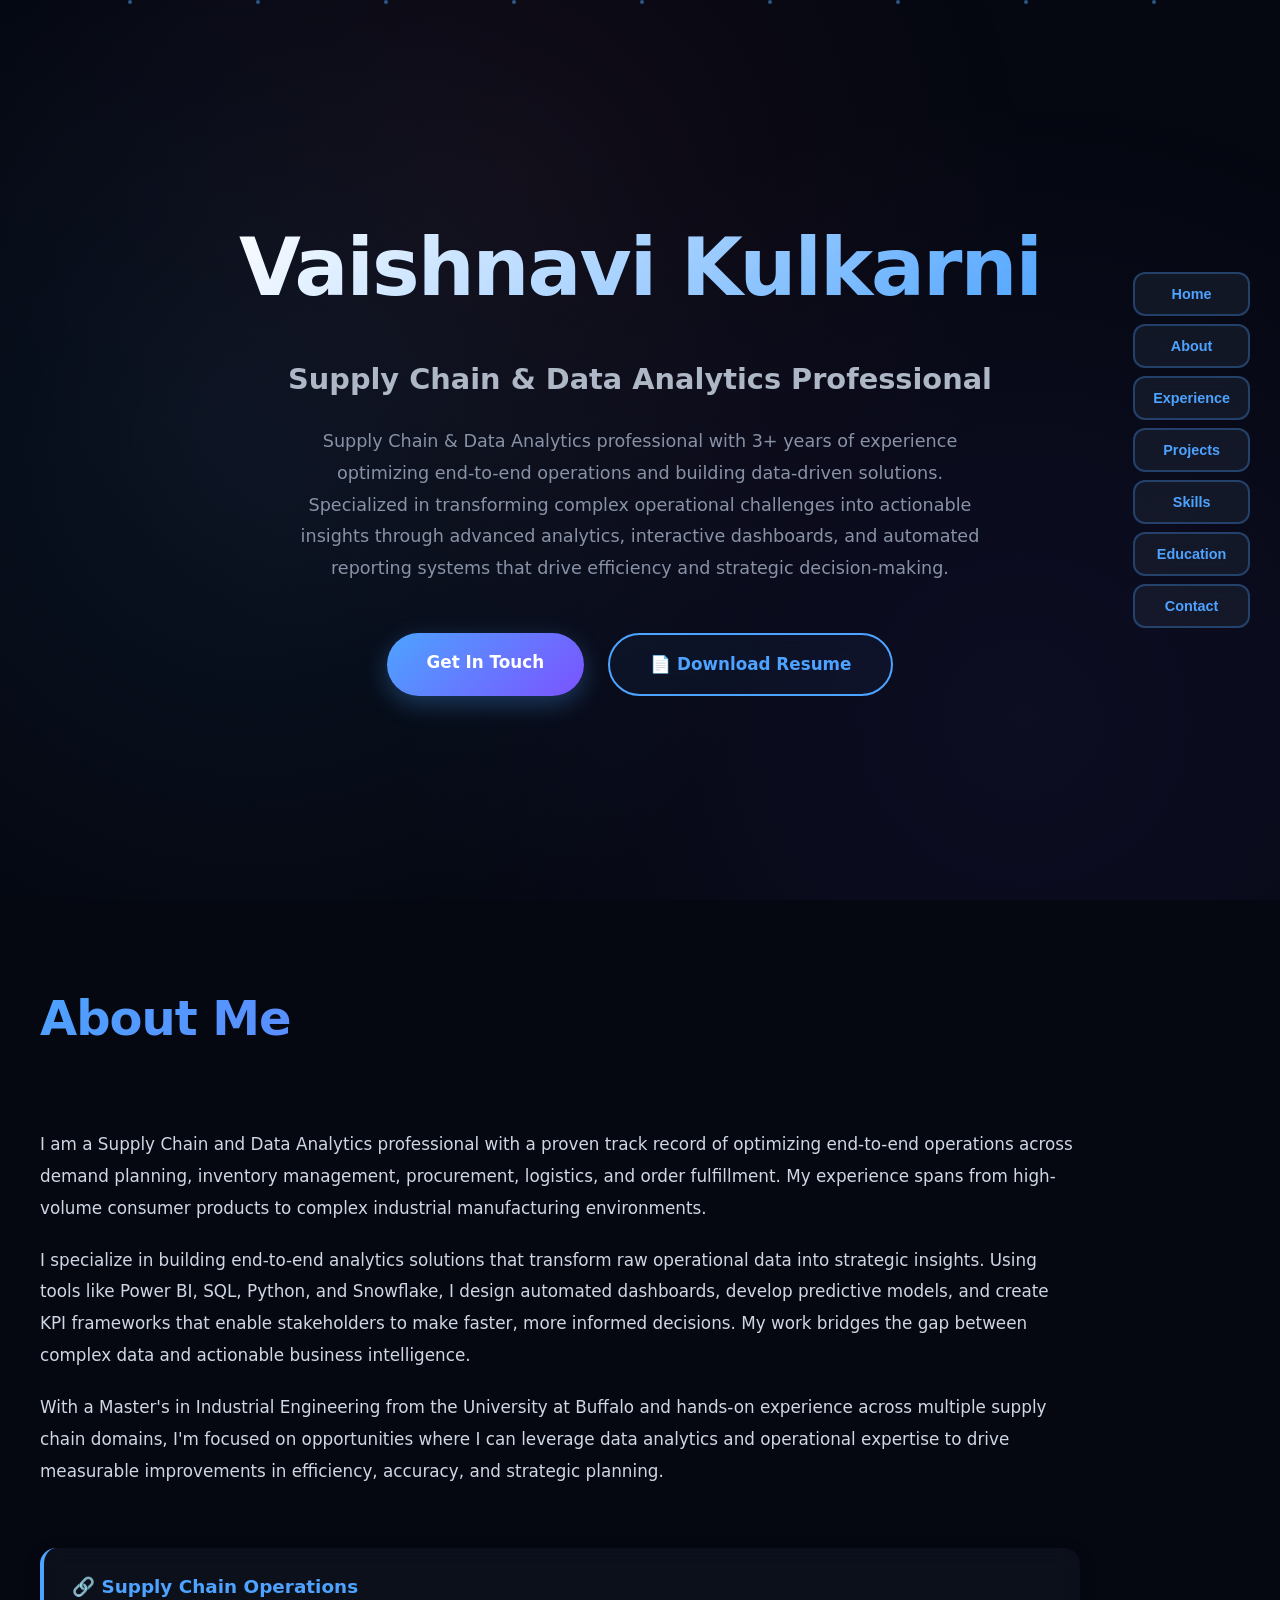
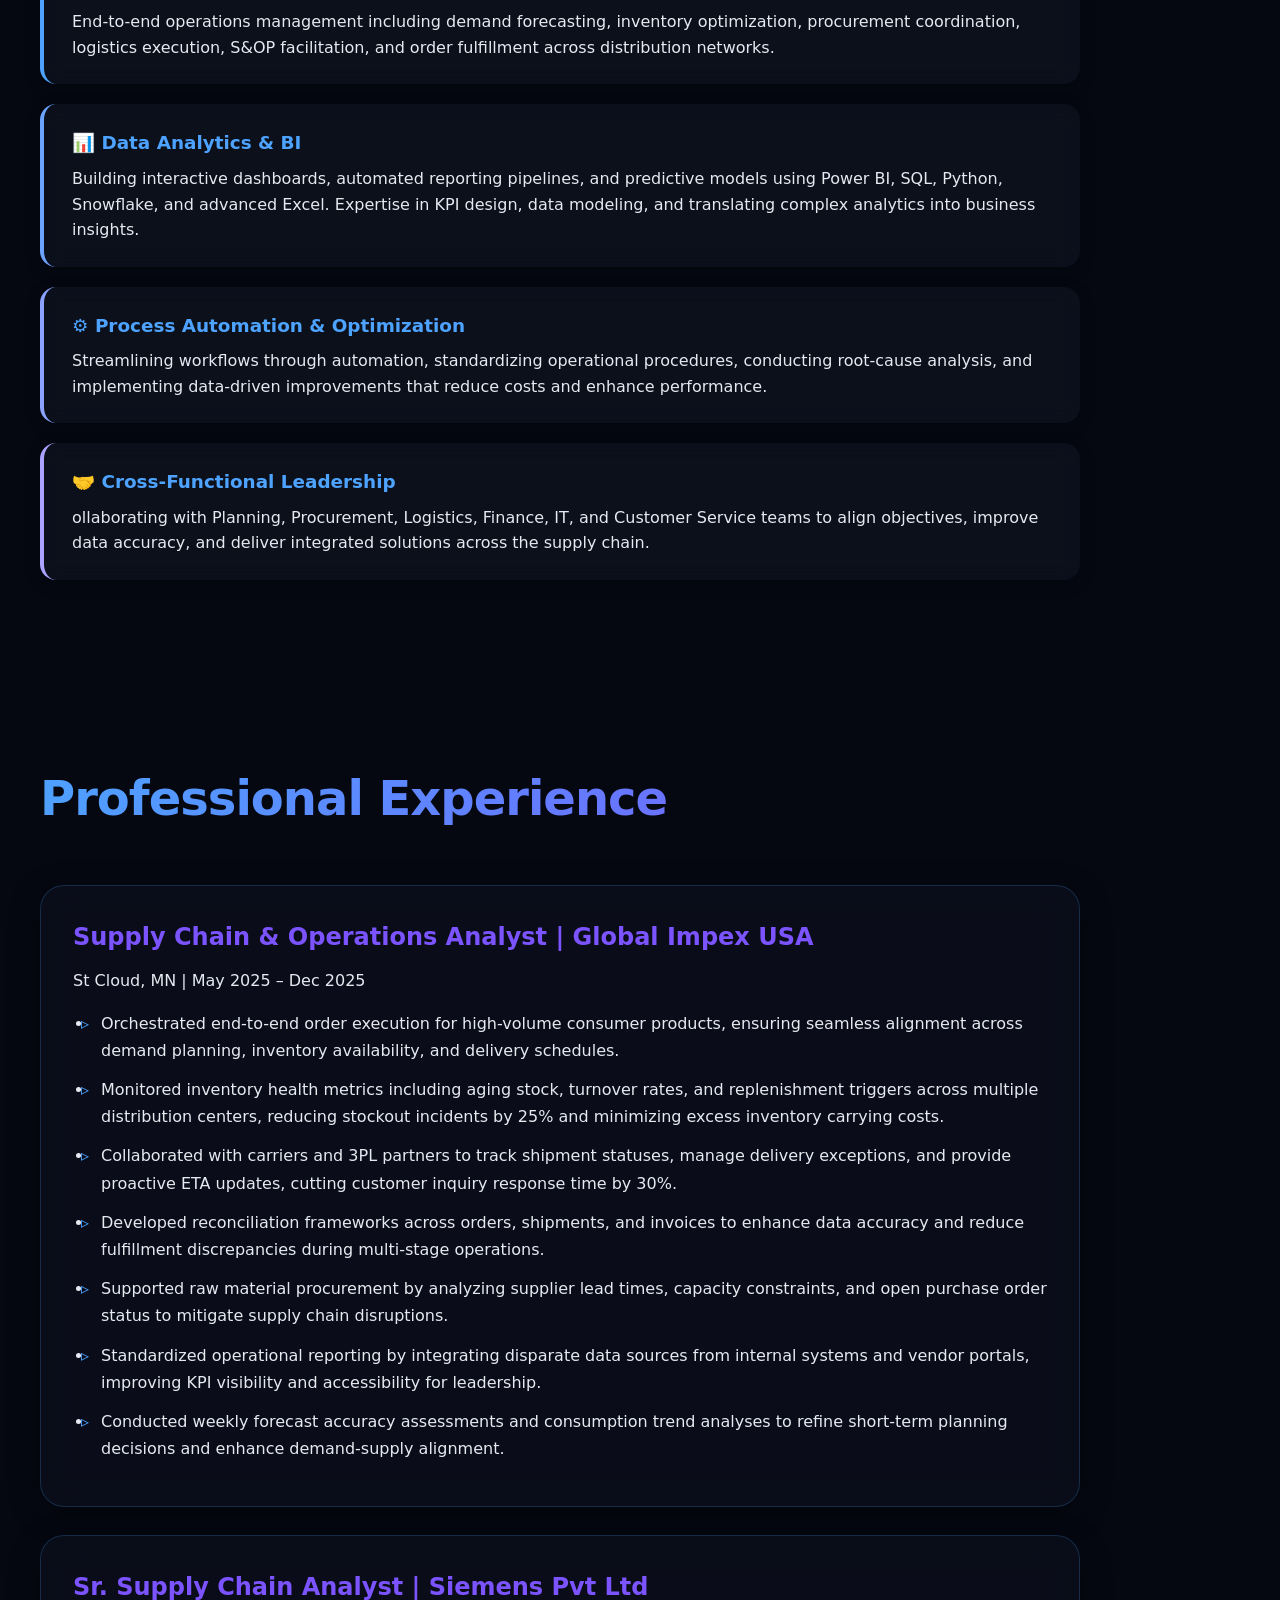
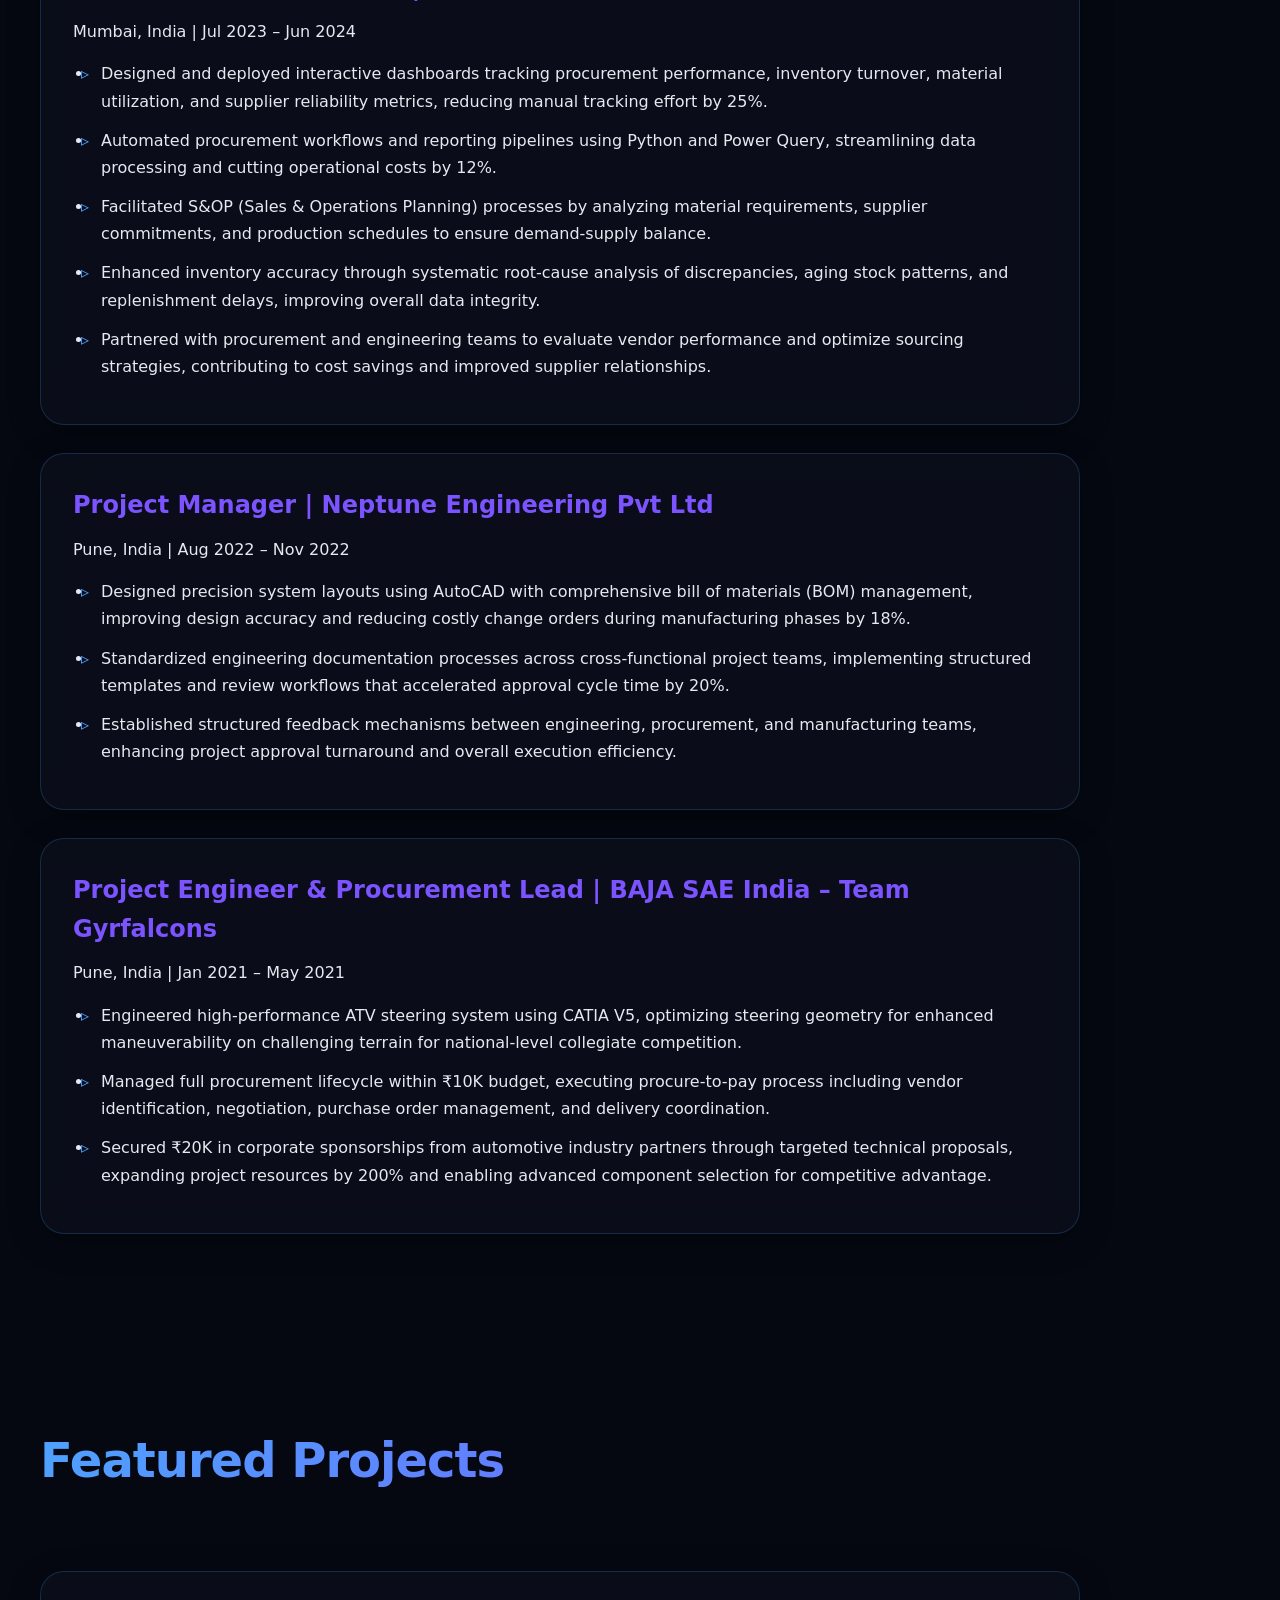
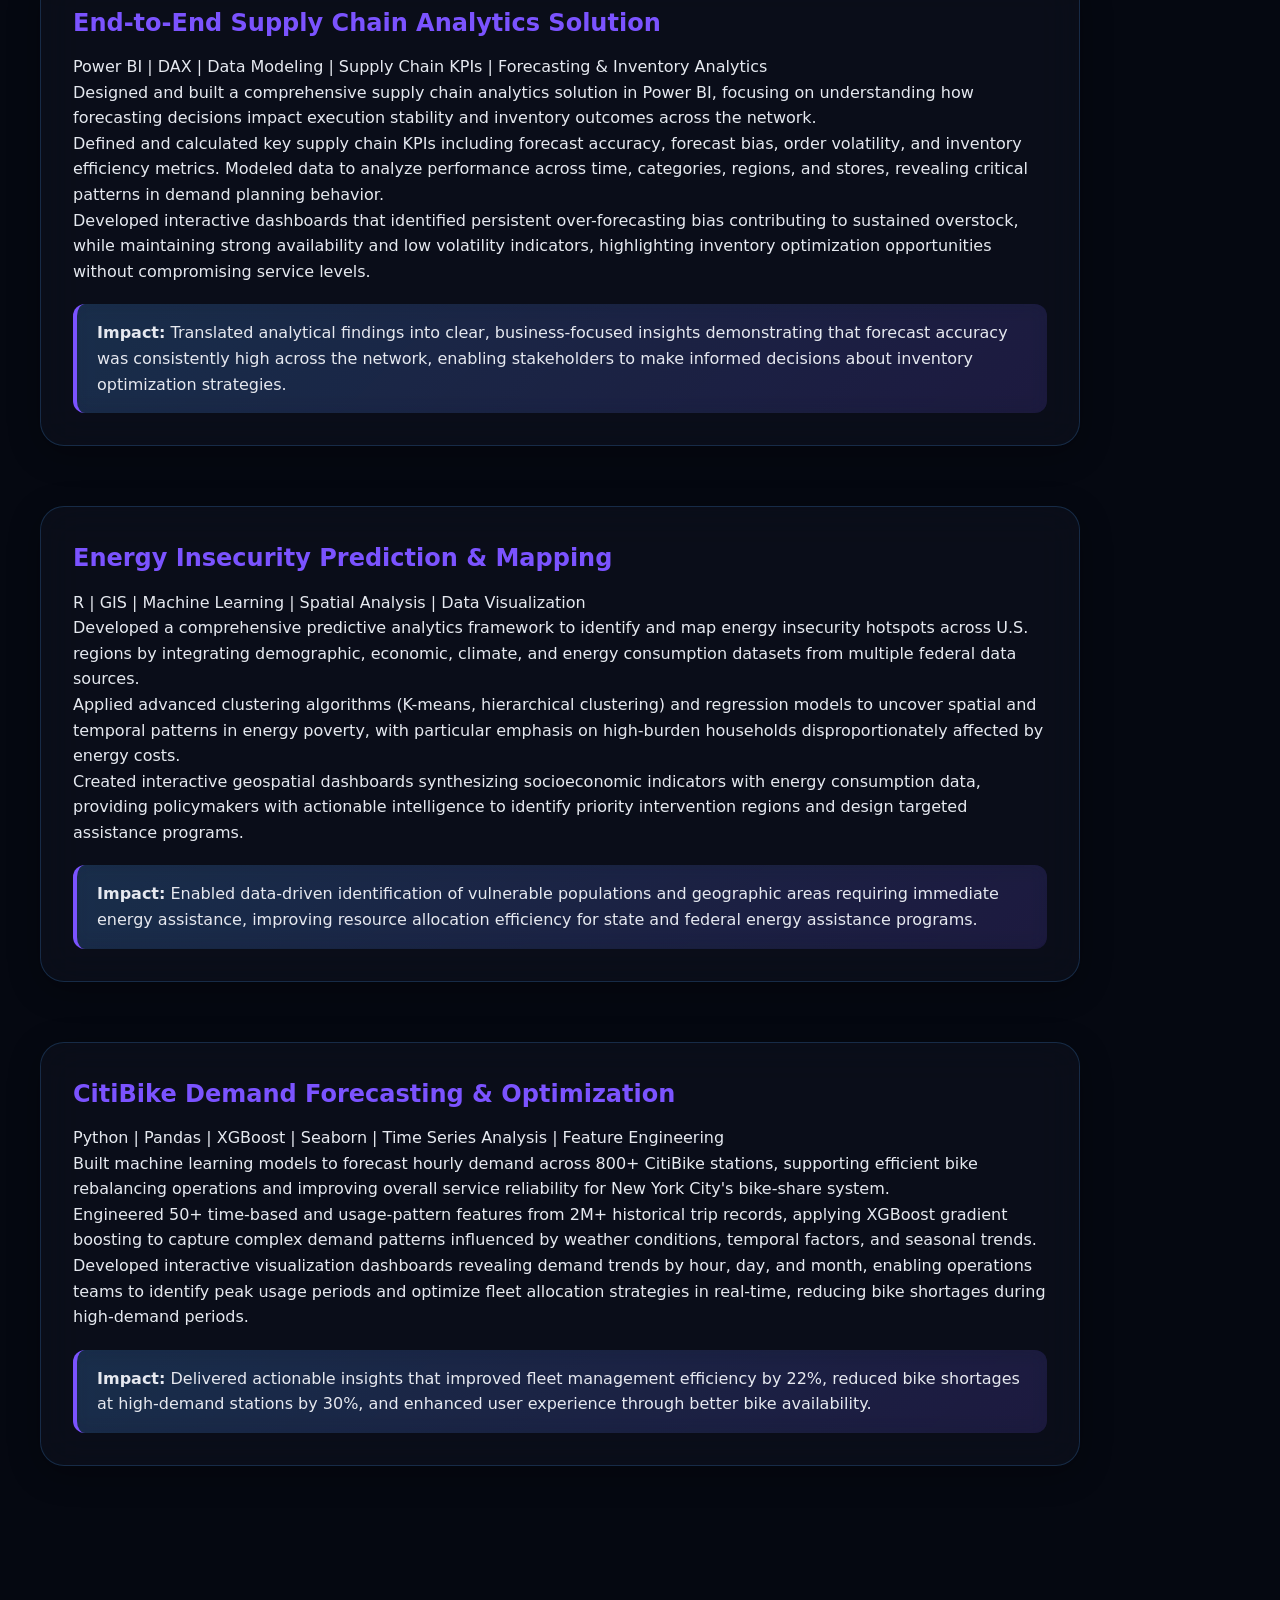
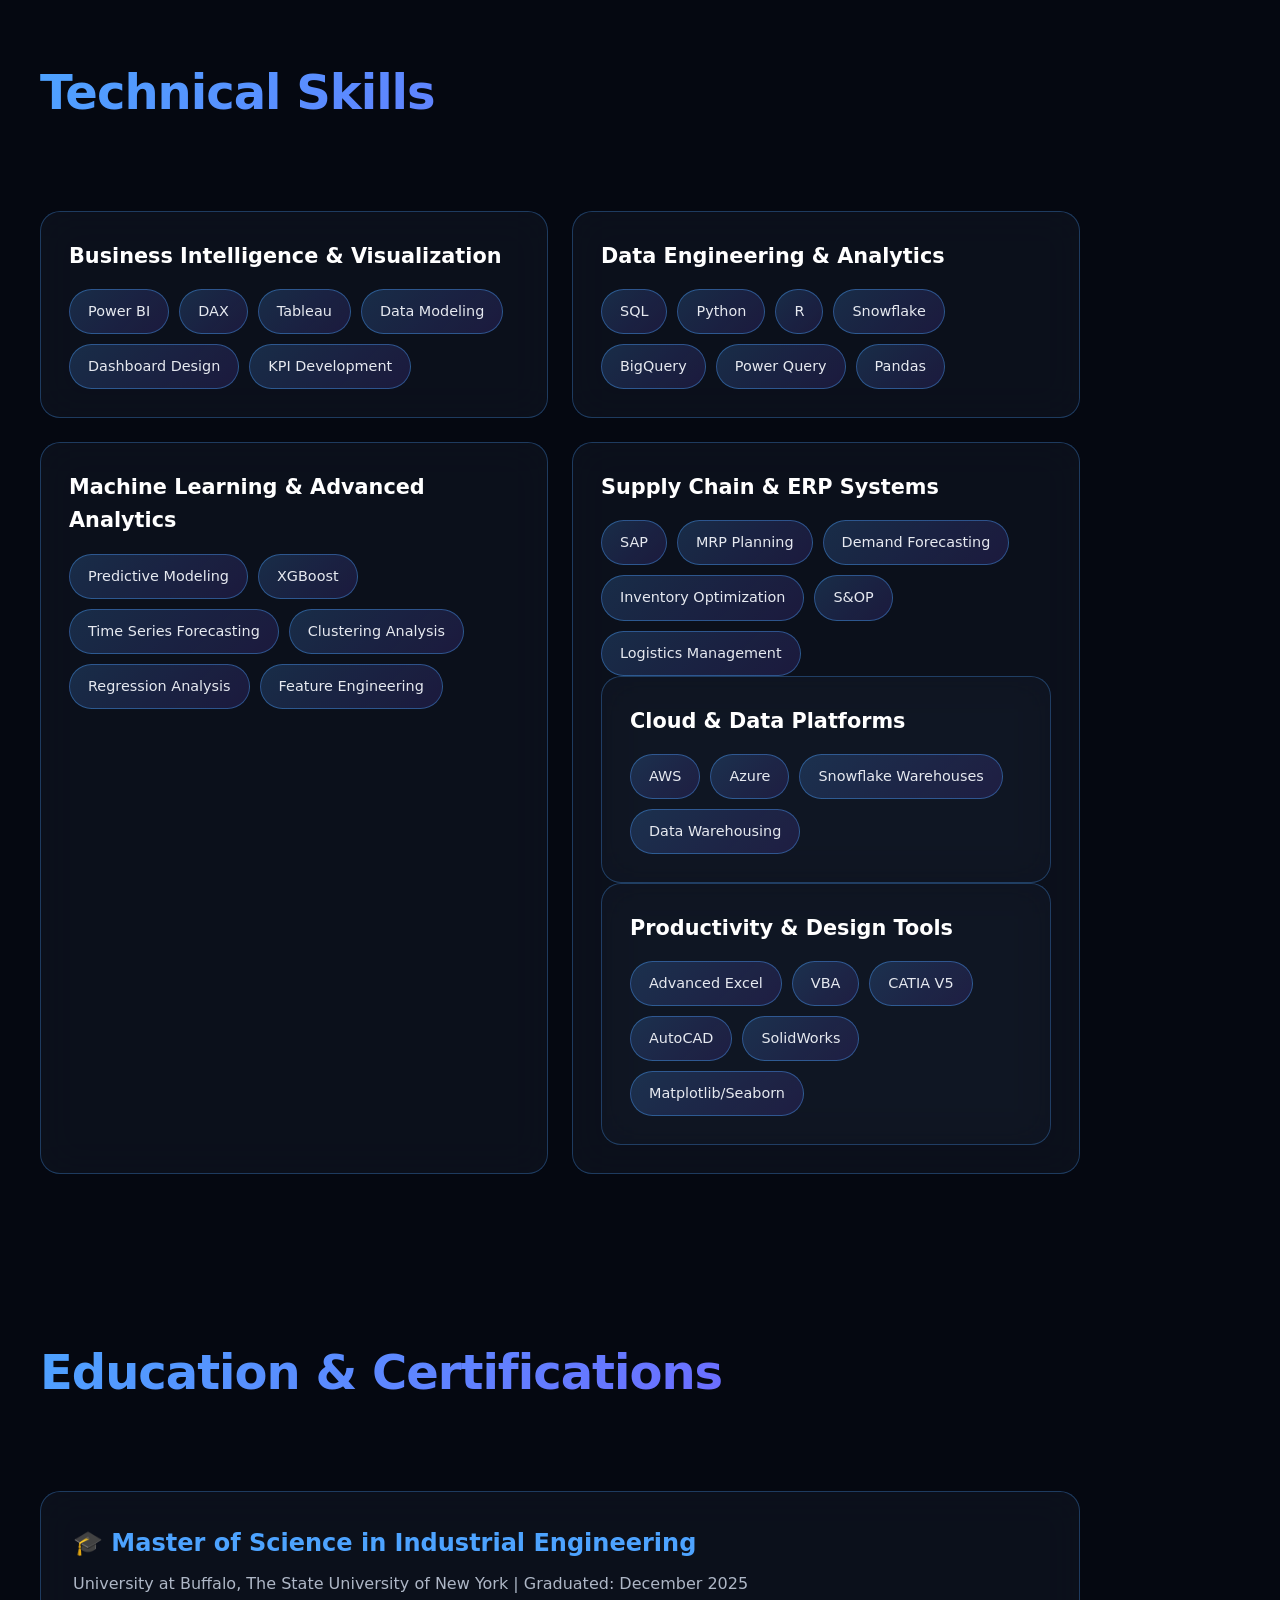
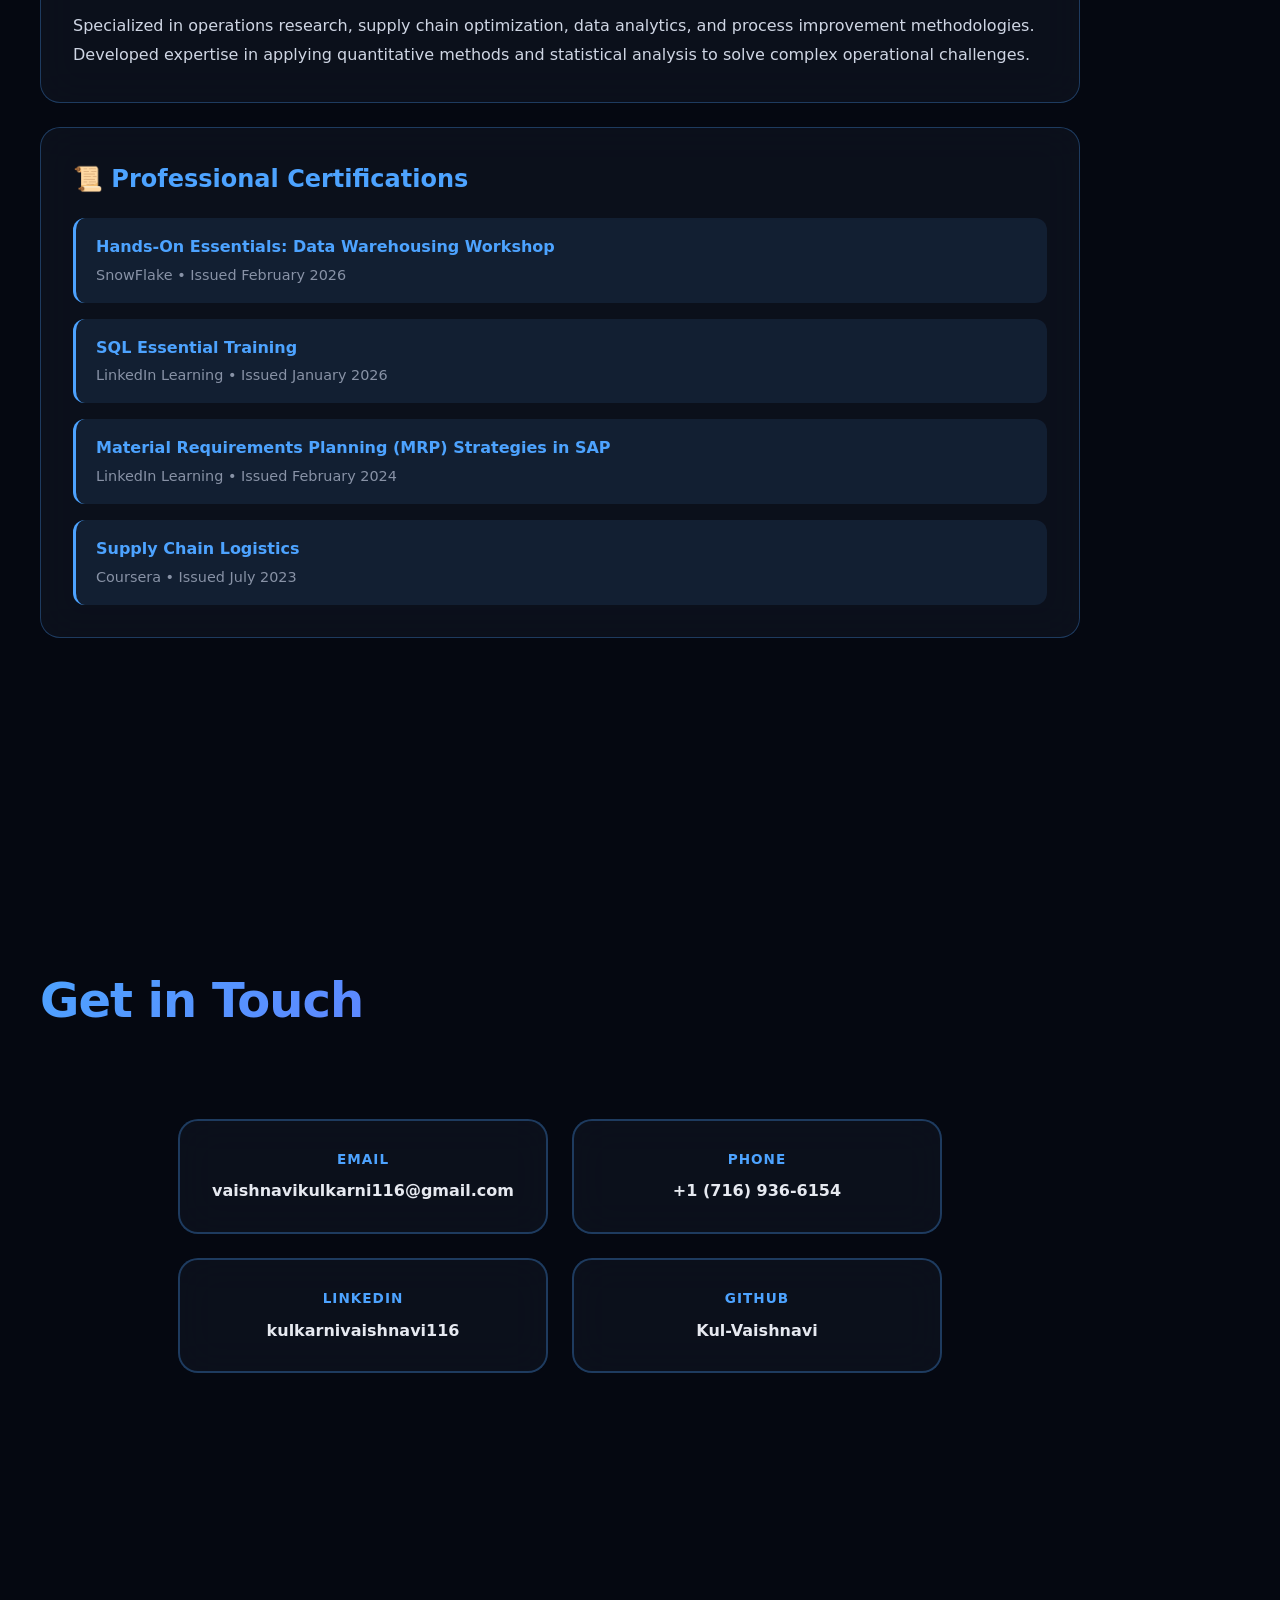
==== commit abfb0e7a: "Update portfolio content" ====
--- a/index.html
+++ b/index.html
@@ -668,8 +668,8 @@
     <h1>Vaishnavi Kulkarni</h1>
     <p class="hero-subtitle">Supply Chain & Data Analytics Professional</p>
     <p class="hero-description">
-      Recent Master's graduate with 3+ years of experience driving operational excellence through data-driven insights and process optimization. 
-      Expertise in transforming complex supply chain challenges into actionable strategies that enhance efficiency and support strategic decision-making.
+      Supply Chain & Data Analytics professional with 3+ years of experience optimizing end-to-end operations and building data-driven solutions. 
+      Specialized in transforming complex operational challenges into actionable insights through advanced analytics, interactive dashboards, and automated reporting systems that drive efficiency and strategic decision-making.
     </p>
     <div class="cta-buttons">
       <a href="#contact" class="btn-primary">Get In Touch</a>
@@ -683,20 +683,20 @@
   <div class="about-content">
     <div class="about-text">
       <p>
-        I am a results-driven Supply Chain and Data Analytics professional with a proven track record of optimizing end-to-end operations across demand planning, inventory management, procurement, logistics, and customer service.
-      </p>
-      <p>
-        My expertise lies in transforming raw data into strategic insights through advanced analytics, predictive modeling, and interactive dashboards. I specialize in building automated reporting solutions that empower stakeholders to make faster, more informed decisions.
-      </p>
-      <p>
-        Recently completed my Master's in Industrial Engineering from the University at Buffalo, I am actively seeking opportunities where I can leverage my analytical mindset and operational expertise to drive continuous improvement and innovation.
+        I am a Supply Chain and Data Analytics professional with a proven track record of optimizing end-to-end operations across demand planning, inventory management, procurement, logistics, and order fulfillment. My experience spans from high-volume consumer products to complex industrial manufacturing environments.
+      </p>
+      <p>
+        I specialize in building end-to-end analytics solutions that transform raw operational data into strategic insights. Using tools like Power BI, SQL, Python, and Snowflake, I design automated dashboards, develop predictive models, and create KPI frameworks that enable stakeholders to make faster, more informed decisions. My work bridges the gap between complex data and actionable business intelligence.
+      </p>
+      <p>
+        With a Master's in Industrial Engineering from the University at Buffalo and hands-on experience across multiple supply chain domains, I'm focused on opportunities where I can leverage data analytics and operational expertise to drive measurable improvements in efficiency, accuracy, and strategic planning.
       </p>
     </div>
     <div>
-      <div class="expertise-item"><h4>🔗 Supply Chain Excellence</h4><p>End-to-end operations management including demand forecasting, inventory optimization, procurement strategy, logistics coordination, and order fulfillment execution.</p></div>
-      <div class="expertise-item"><h4>📊 Advanced Analytics</h4><p>Building predictive models, interactive dashboards, and automated KPI reporting using Power BI, SQL, Python, and advanced Excel to drive data-driven decision-making.</p></div>
-      <div class="expertise-item"><h4>⚙️ Process Optimization</h4><p>Implementing workflow automation, standardizing SOPs, conducting root-cause analysis, and driving efficiency improvements that reduce costs and enhance operational performance.</p></div>
-      <div class="expertise-item"><h4>🤝 Strategic Collaboration</h4><p>Partnering cross-functionally with Planning, Procurement, Logistics, Finance, and Customer Service teams to align objectives and deliver seamless execution.</p></div>
+      <div class="expertise-item"><h4>🔗 Supply Chain Operations</h4><p>End-to-end operations management including demand forecasting, inventory optimization, procurement coordination, logistics execution, S&OP facilitation, and order fulfillment across distribution networks.</p></div>
+      <div class="expertise-item"><h4>📊 Data Analytics & BI</h4><p>Building interactive dashboards, automated reporting pipelines, and predictive models using Power BI, SQL, Python, Snowflake, and advanced Excel. Expertise in KPI design, data modeling, and translating complex analytics into business insights.</p></div>
+      <div class="expertise-item"><h4>⚙️ Process Automation & Optimization</h4><p>Streamlining workflows through automation, standardizing operational procedures, conducting root-cause analysis, and implementing data-driven improvements that reduce costs and enhance performance.</p></div>
+      <div class="expertise-item"><h4>🤝 Cross-Functional Leadership</h4><p>ollaborating with Planning, Procurement, Logistics, Finance, IT, and Customer Service teams to align objectives, improve data accuracy, and deliver integrated solutions across the supply chain.</p></div>
     </div>
   </div>
 </section>
@@ -755,6 +755,21 @@
   <h2>Featured Projects</h2>
   <div class="projects-grid">
     <div class="card">
+      <h3>End-to-End Supply Chain Analytics Solution</h3>
+      <p>Power BI | DAX | Data Modeling | Supply Chain KPIs | Forecasting & Inventory Analytics</p>
+      <p>
+        Designed and built a comprehensive supply chain analytics solution in Power BI, focusing on understanding how forecasting decisions impact execution stability and inventory outcomes across the network.
+      </p>
+      <p>
+        Defined and calculated key supply chain KPIs including forecast accuracy, forecast bias, order volatility, and inventory efficiency metrics. Modeled data to analyze performance across time, categories, regions, and stores, revealing critical patterns in demand planning behavior.
+      </p>
+      <p>
+        Developed interactive dashboards that identified persistent over-forecasting bias contributing to sustained overstock, while maintaining strong availability and low volatility indicators, highlighting inventory optimization opportunities without compromising service levels.
+      </p>
+      <p class="impact"><strong>Impact:</strong> Translated analytical findings into clear, business-focused insights demonstrating that forecast accuracy was consistently high across the network, enabling stakeholders to make informed decisions about inventory optimization strategies.</p>
+    </div>
+
+    <div class="card">
       <h3>Energy Insecurity Prediction & Mapping</h3>
       <p>R | GIS | Machine Learning | Spatial Analysis | Data Visualization</p>
       <p>
@@ -790,50 +805,72 @@
   <h2>Technical Skills</h2>
   <div class="skills-grid">
     <div class="skill-category">
-      <h3>Data & Visualization</h3>
+      <h3>Business Intelligence & Visualization</h3>
+      <div class="skill-tags">
+        <span class="skill-tag">Power BI</span>
+        <span class="skill-tag">DAX</span>
+        <span class="skill-tag">Tableau</span>
+        <span class="skill-tag">Data Modeling</span>
+        <span class="skill-tag">Dashboard Design</span>
+        <span class="skill-tag">KPI Development</span>
+      </div>
+    </div>
+
+    <div class="skill-category">
+      <h3>Data Engineering & Analytics</h3>
       <div class="skill-tags">
         <span class="skill-tag">SQL</span>
-        <span class="skill-tag">Power BI</span>
-        <span class="skill-tag">Tableau</span>
-        <span class="skill-tag">BigQuery</span>
-        <span class="skill-tag">Matplotlib</span>
-        <span class="skill-tag">Seaborn</span>
-      </div>
-    </div>
-
-    <div class="skill-category">
-      <h3>Programming & Analytics</h3>
-      <div class="skill-tags">
         <span class="skill-tag">Python</span>
         <span class="skill-tag">R</span>
-        <span class="skill-tag">Machine Learning</span>
+        <span class="skill-tag">Snowflake</span>
+        <span class="skill-tag">BigQuery</span>
+        <span class="skill-tag">Power Query</span>
+        <span class="skill-tag">Pandas</span>
+      </div>
+    </div>
+
+    <div class="skill-category">
+      <h3>Machine Learning & Advanced Analytics</h3>
+      <div class="skill-tags">
         <span class="skill-tag">Predictive Modeling</span>
+        <span class="skill-tag">XGBoost</span>
+        <span class="skill-tag">Time Series Forecasting</span>
+        <span class="skill-tag">Clustering Analysis</span>
         <span class="skill-tag">Regression Analysis</span>
-        <span class="skill-tag">Clustering</span>
+        <span class="skill-tag">Feature Engineering</span>
       </div>
     </div>
 
     <div class="skill-category">
-      <h3>Supply Chain & Operations</h3>
+      <h3>Supply Chain & ERP Systems</h3>
       <div class="skill-tags">
         <span class="skill-tag">SAP</span>
-        <span class="skill-tag">Inventory Management</span>
-        <span class="skill-tag">Logistics Coordination</span>
         <span class="skill-tag">MRP Planning</span>
         <span class="skill-tag">Demand Forecasting</span>
+        <span class="skill-tag">Inventory Optimization</span>
         <span class="skill-tag">S&OP</span>
+        <span class="skill-tag">Logistics Management</span>
       </div>
-    </div>
 
     <div class="skill-category">
-      <h3>Tools & Platforms</h3>
+      <h3>Cloud & Data Platforms</h3>
       <div class="skill-tags">
         <span class="skill-tag">AWS</span>
         <span class="skill-tag">Azure</span>
+        <span class="skill-tag">Snowflake Warehouses</span>
+        <span class="skill-tag">Data Warehousing</span>
+      </div>
+    </div>
+
+  <div class="skill-category">
+      <h3>Productivity & Design Tools</h3>
+      <div class="skill-tags">
+        <span class="skill-tag">Advanced Excel</span>
+        <span class="skill-tag">VBA</span>
         <span class="skill-tag">CATIA V5</span>
         <span class="skill-tag">AutoCAD</span>
         <span class="skill-tag">SolidWorks</span>
-        <span class="skill-tag">Advanced Excel</span>
+        <span class="skill-tag">Matplotlib/Seaborn</span>
       </div>
     </div>
   </div>
@@ -855,6 +892,14 @@
       <h3>📜 Professional Certifications</h3>
       <div class="cert-list">
         <div class="cert-item">
+          <a href="https://achieve.snowflake.com/a255a17f-a0ae-4fd3-a38d-3aa82ce89520#acc.1V4EMXTo" target="_blank">Hands-On Essentials: Data Warehousing Workshop</a>
+          <p class="cert-platform">SnowFlake • Issued February 2026</p>
+        </div>
+        <div class="cert-item">
+          <a href="https://www.linkedin.com/learning/certificates/bcc9c18112b853ab79f1208f721ed786516d0946ee17275585c30e7ae35e184c?trk=share_certificate" target="_blank">SQL Essential Training</a>
+          <p class="cert-platform">LinkedIn Learning • Issued January 2026</p>
+        </div>
+        <div class="cert-item">
           <a href="https://www.linkedin.com/learning/certificates/15e7c519e53a2e81bbb846d38c3b5bbdeea44580889cff9295ddb30b13886a23" target="_blank">Material Requirements Planning (MRP) Strategies in SAP</a>
           <p class="cert-platform">LinkedIn Learning • Issued February 2024</p>
         </div>
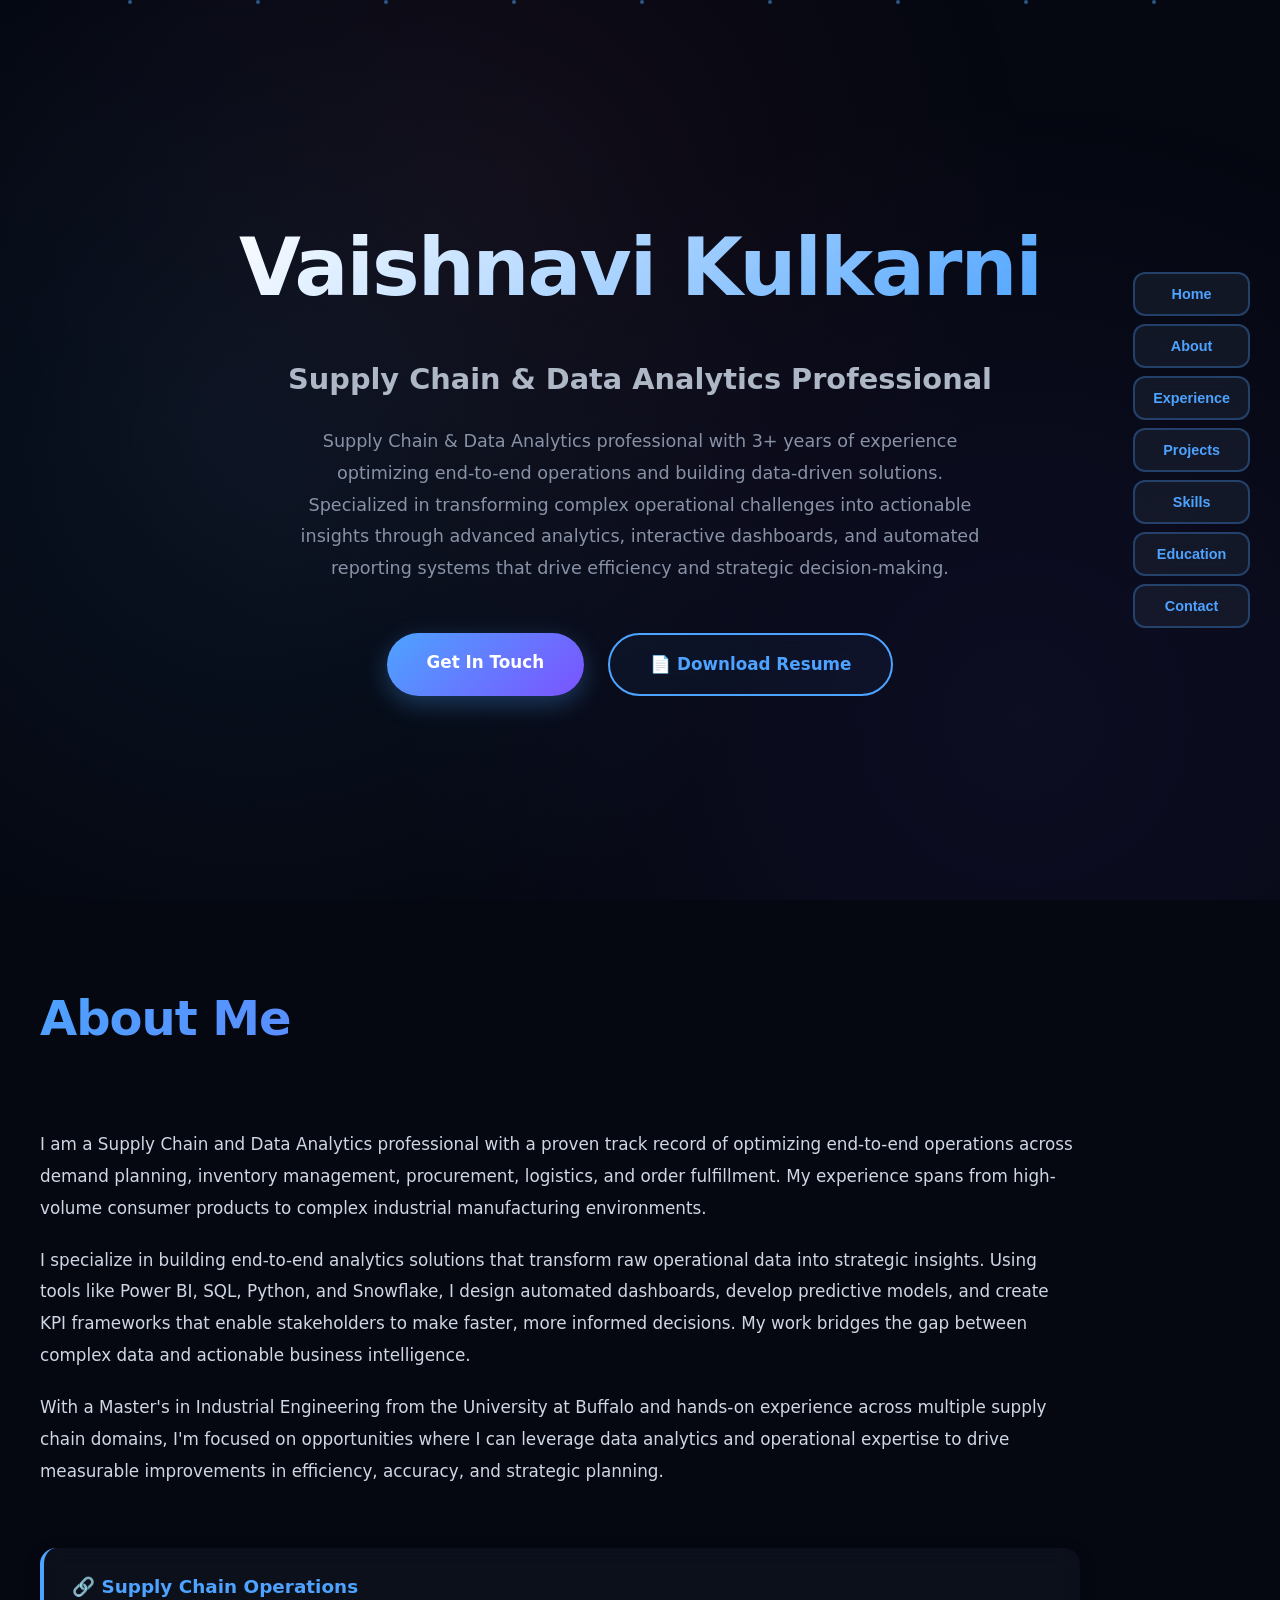
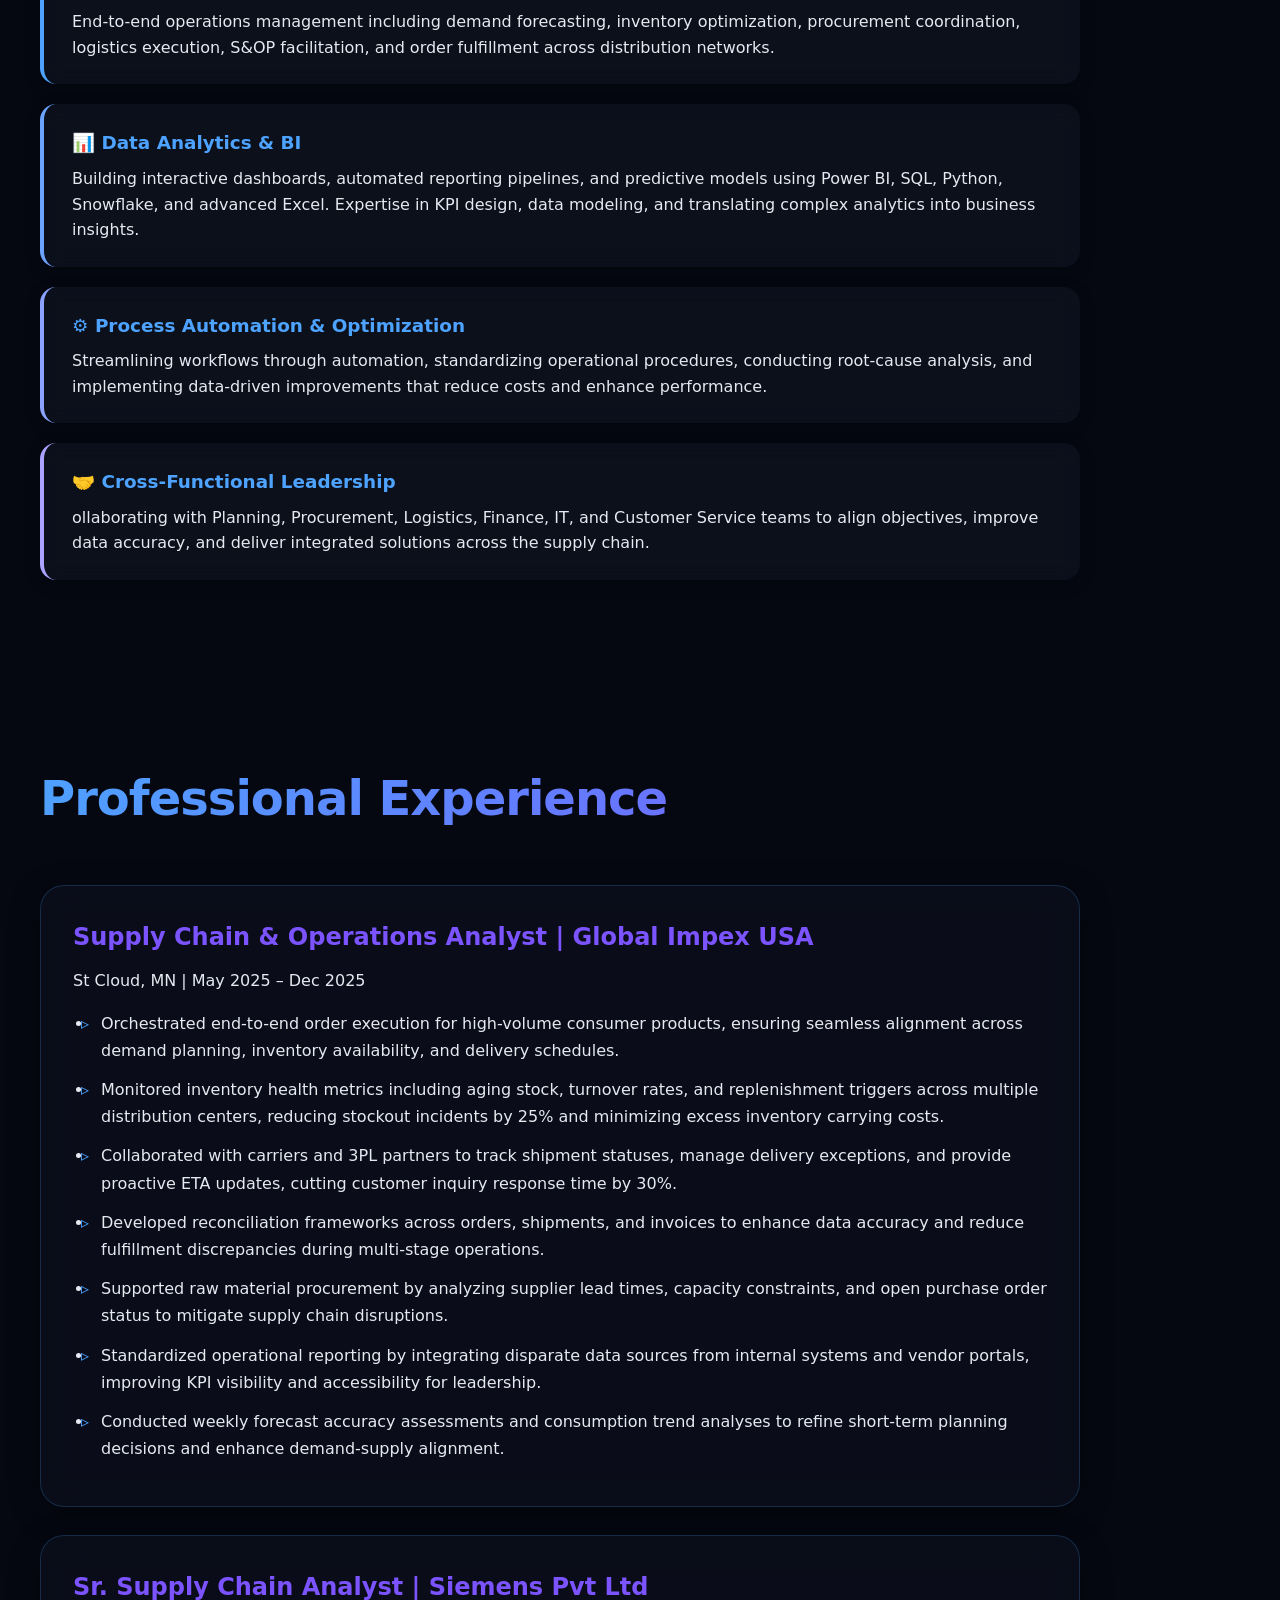
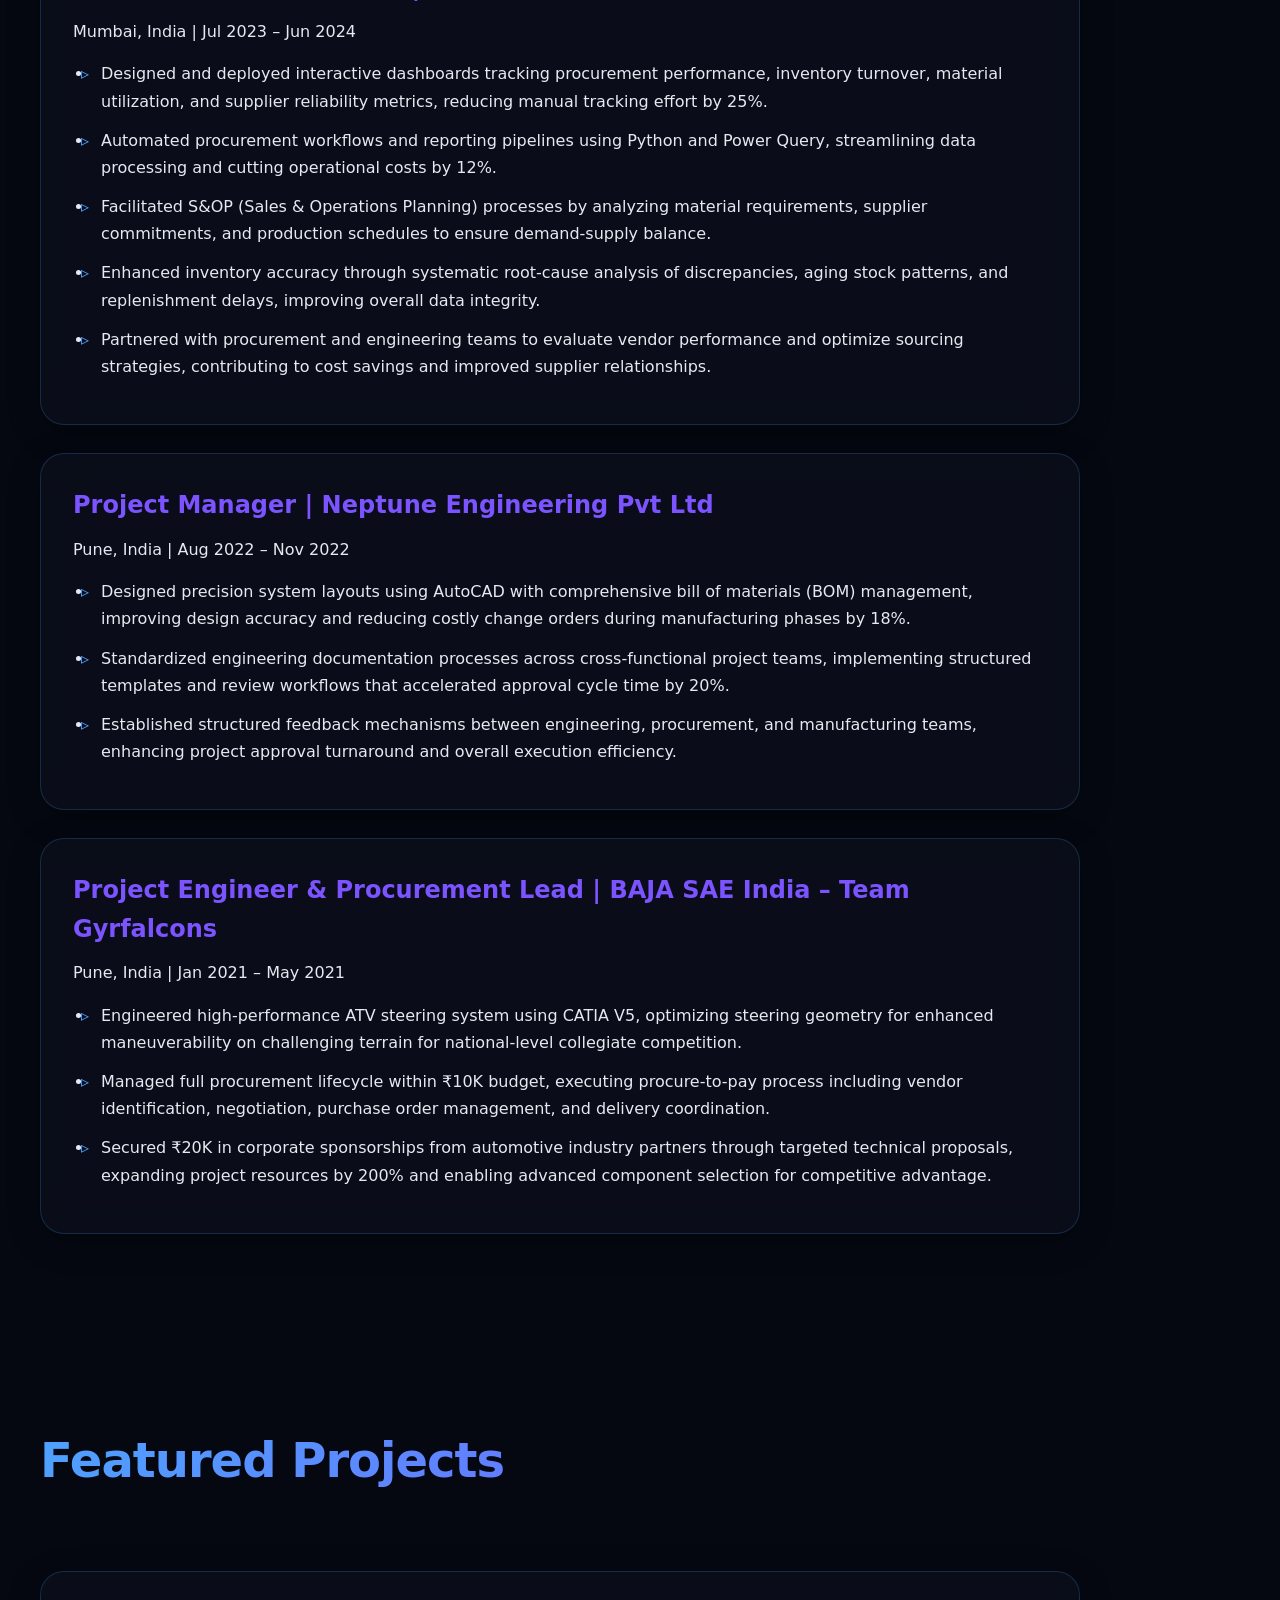
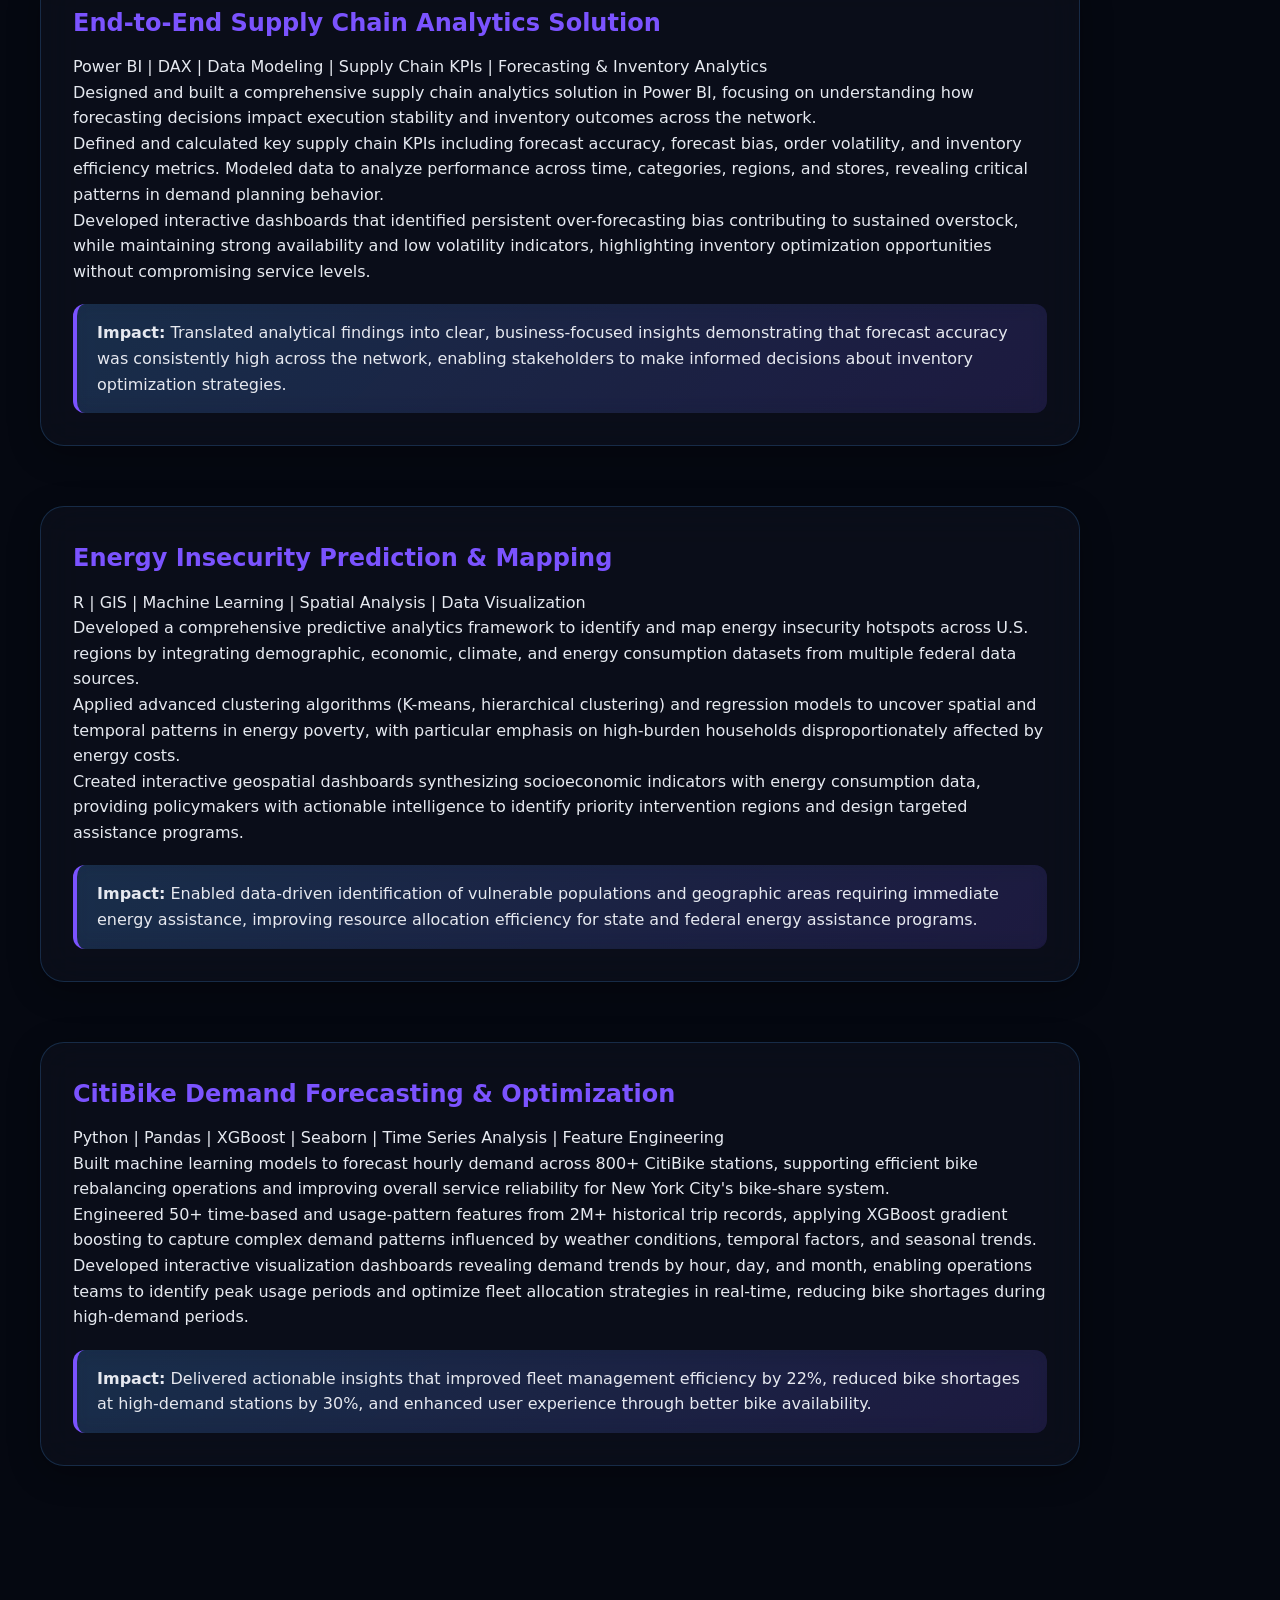
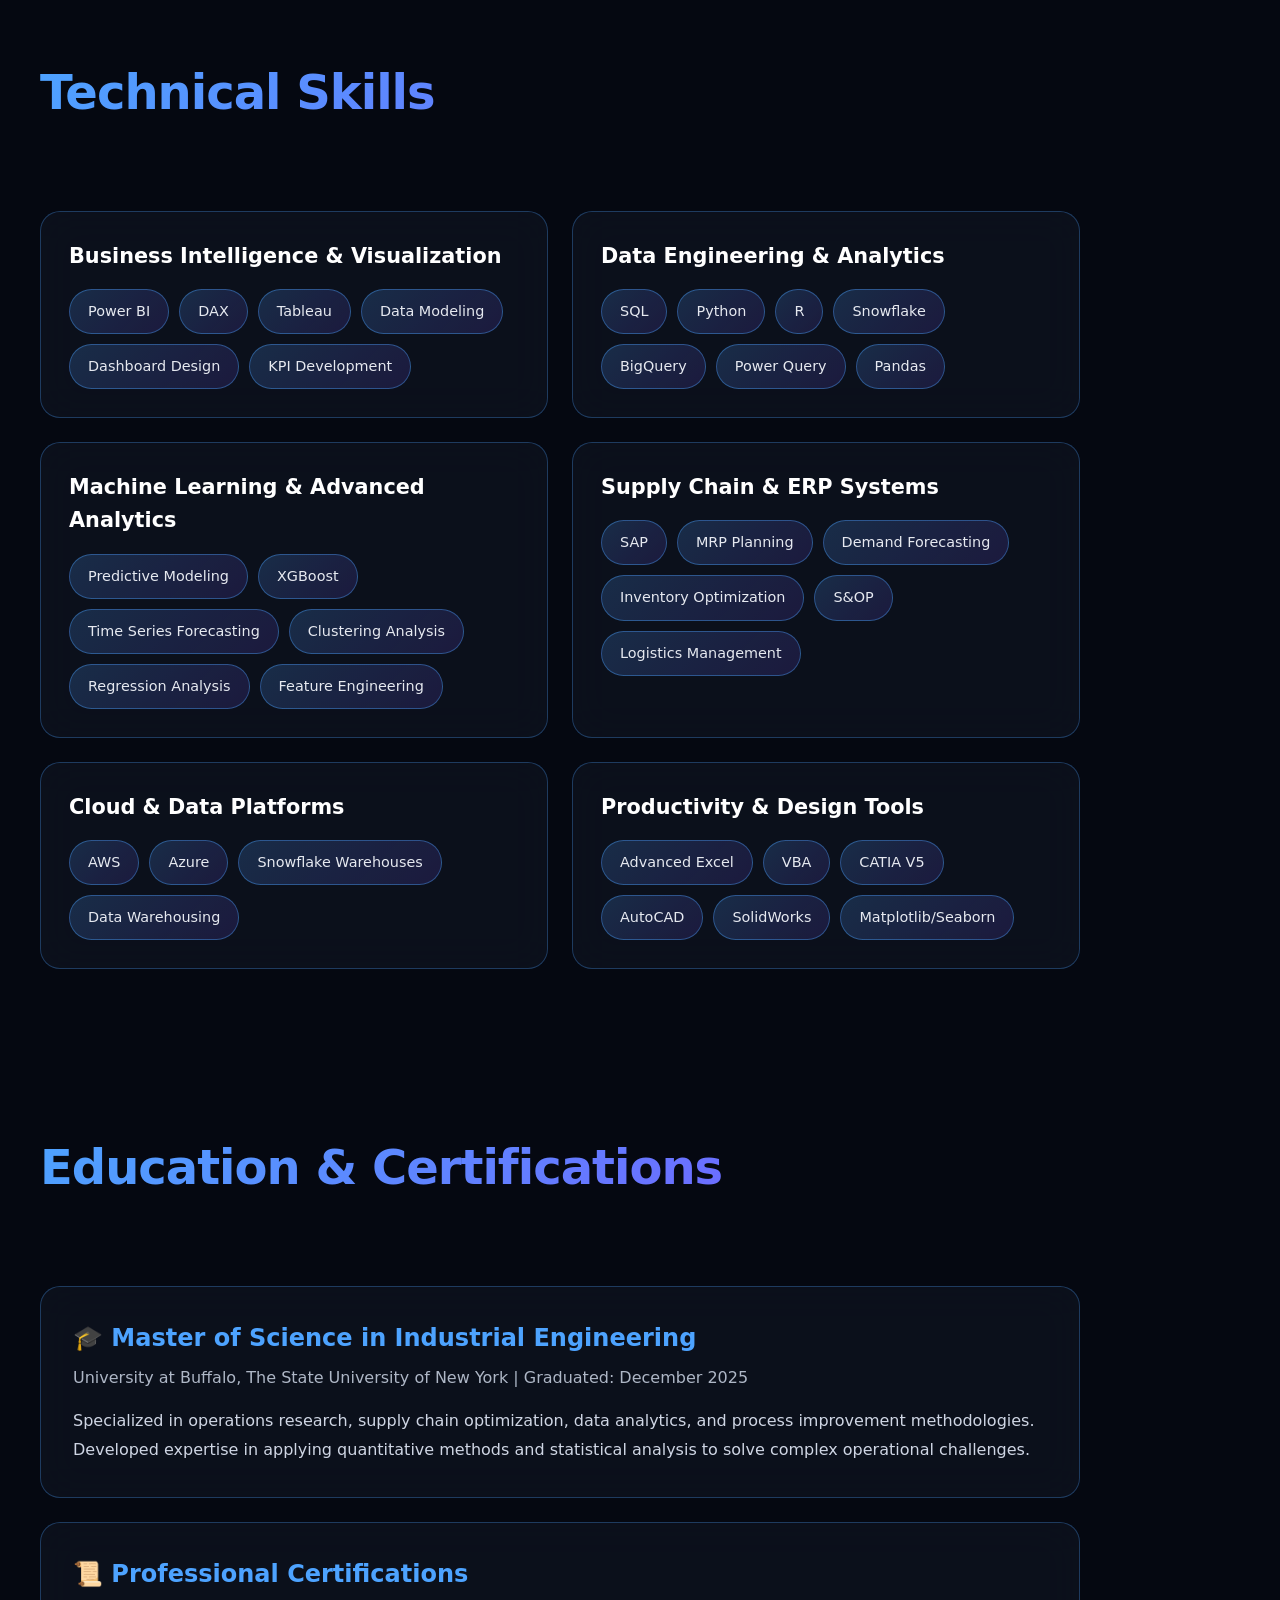
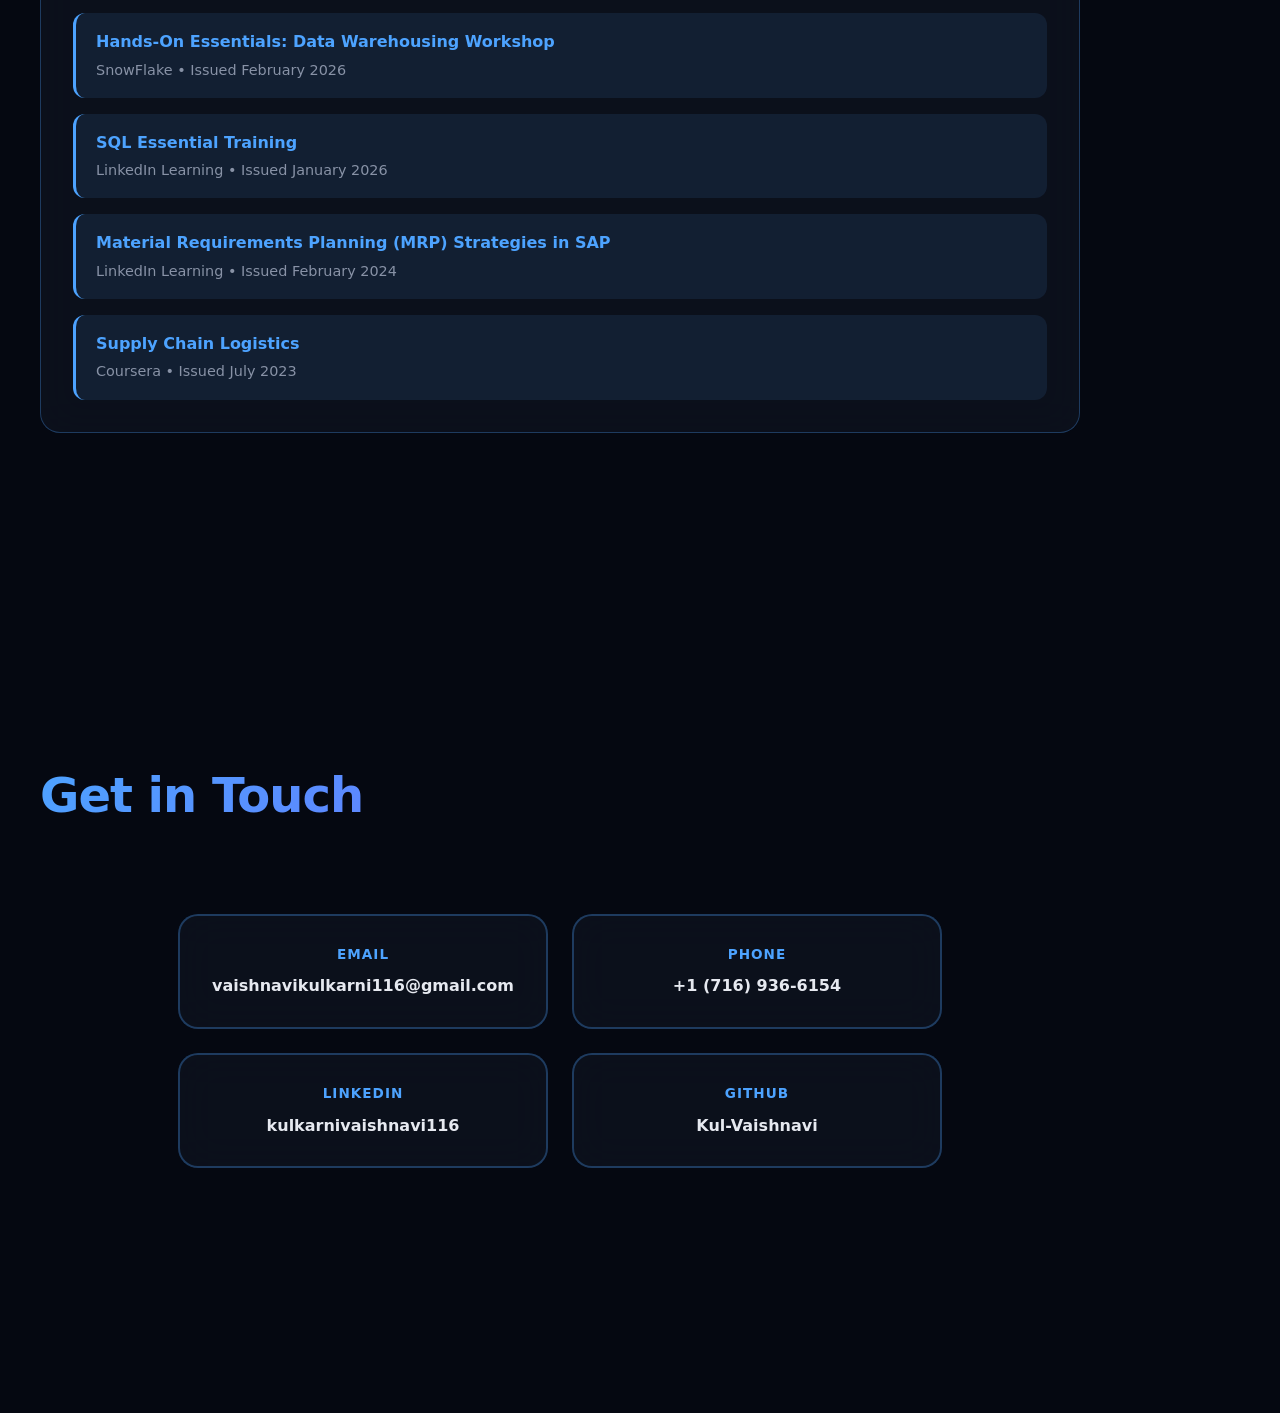
==== commit efd46502: "Update portfolio content" ====
--- a/index.html
+++ b/index.html
@@ -851,6 +851,7 @@
         <span class="skill-tag">S&OP</span>
         <span class="skill-tag">Logistics Management</span>
       </div>
+    </div>
 
     <div class="skill-category">
       <h3>Cloud & Data Platforms</h3>
@@ -862,7 +863,7 @@
       </div>
     </div>
 
-  <div class="skill-category">
+    <div class="skill-category">
       <h3>Productivity & Design Tools</h3>
       <div class="skill-tags">
         <span class="skill-tag">Advanced Excel</span>
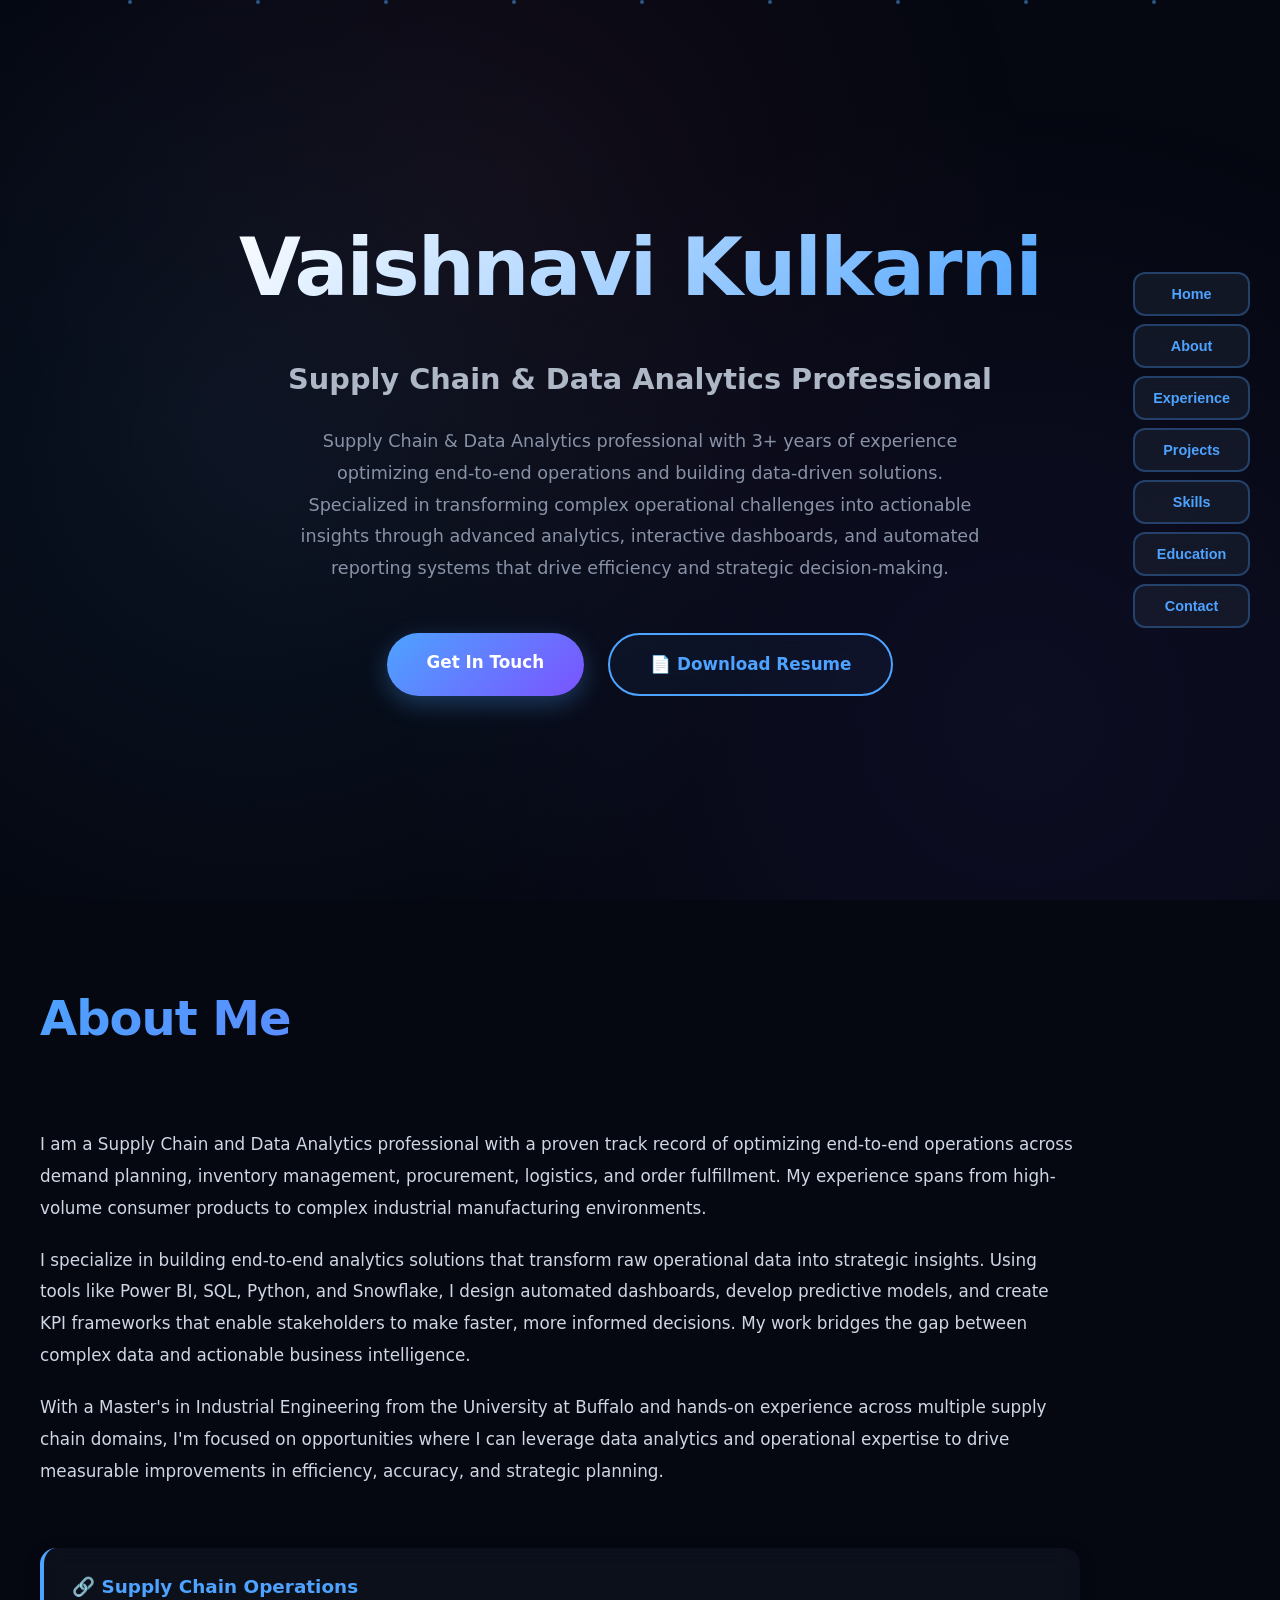
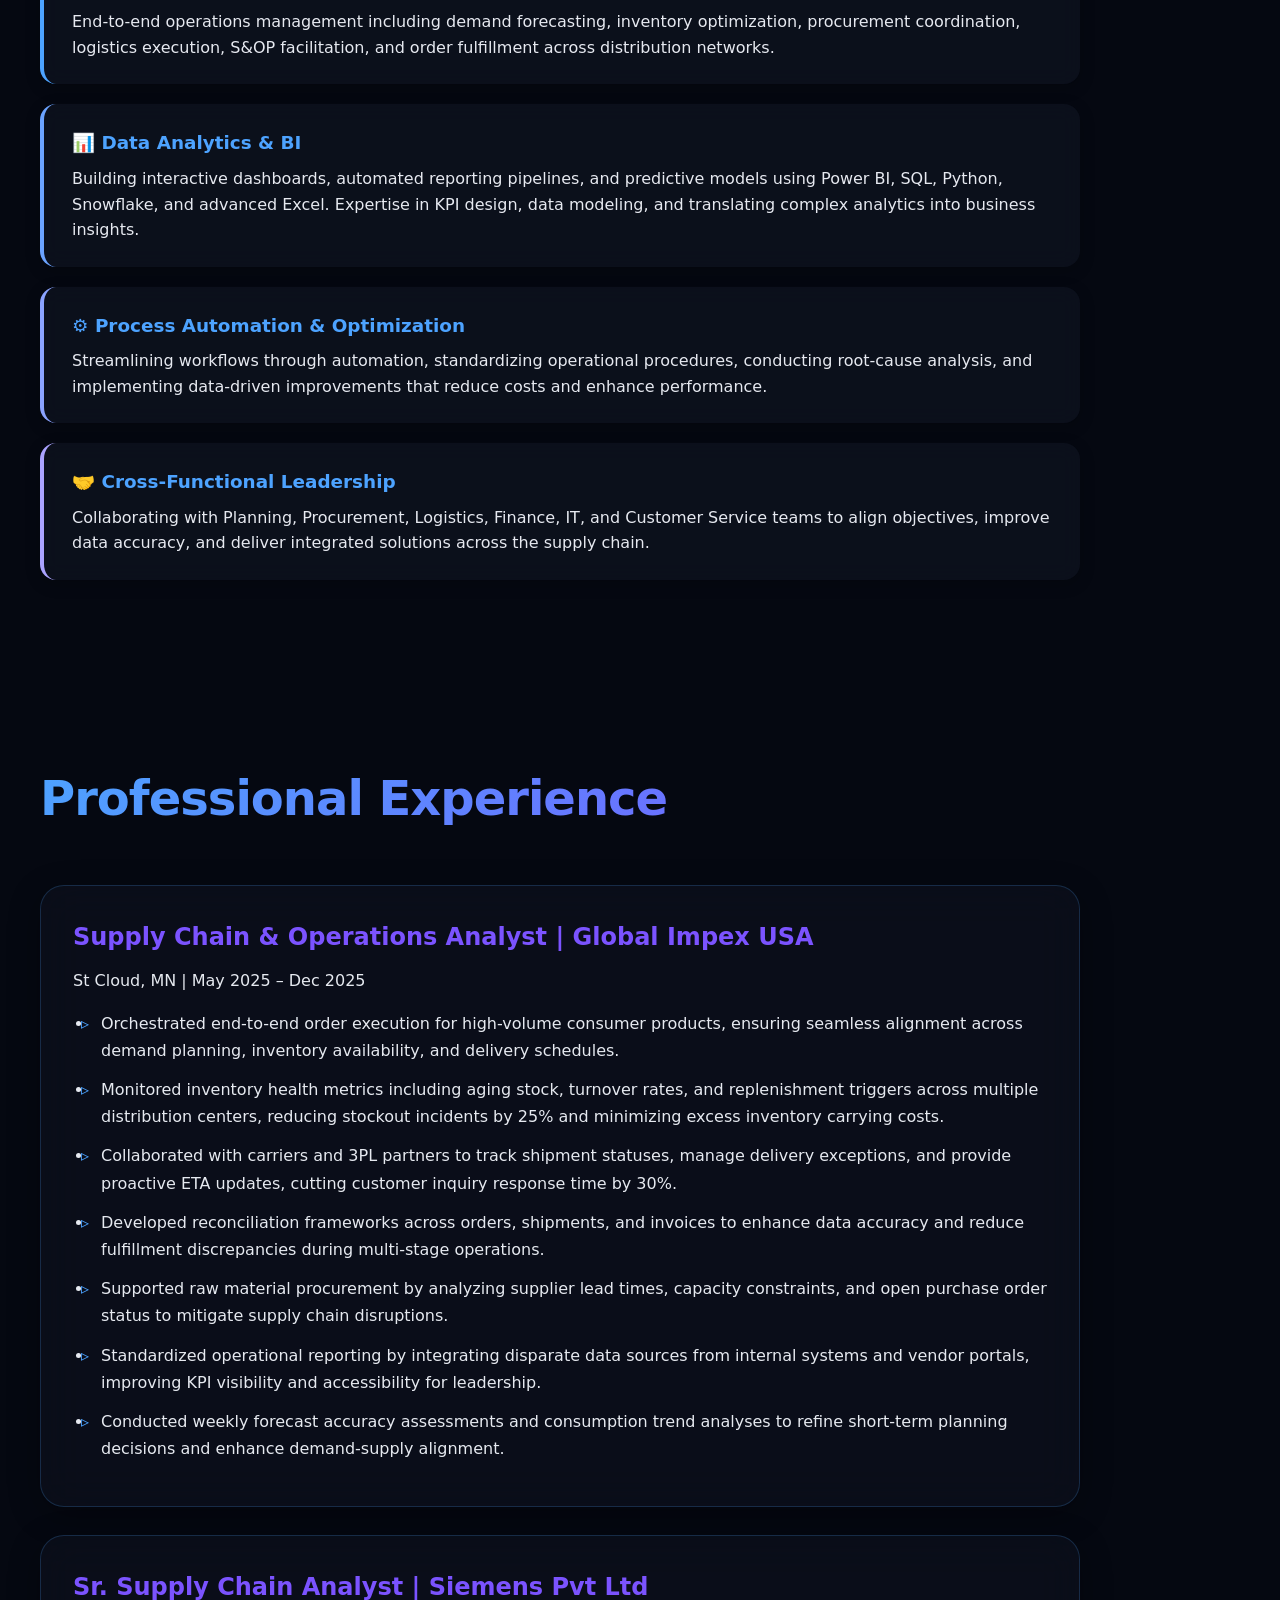
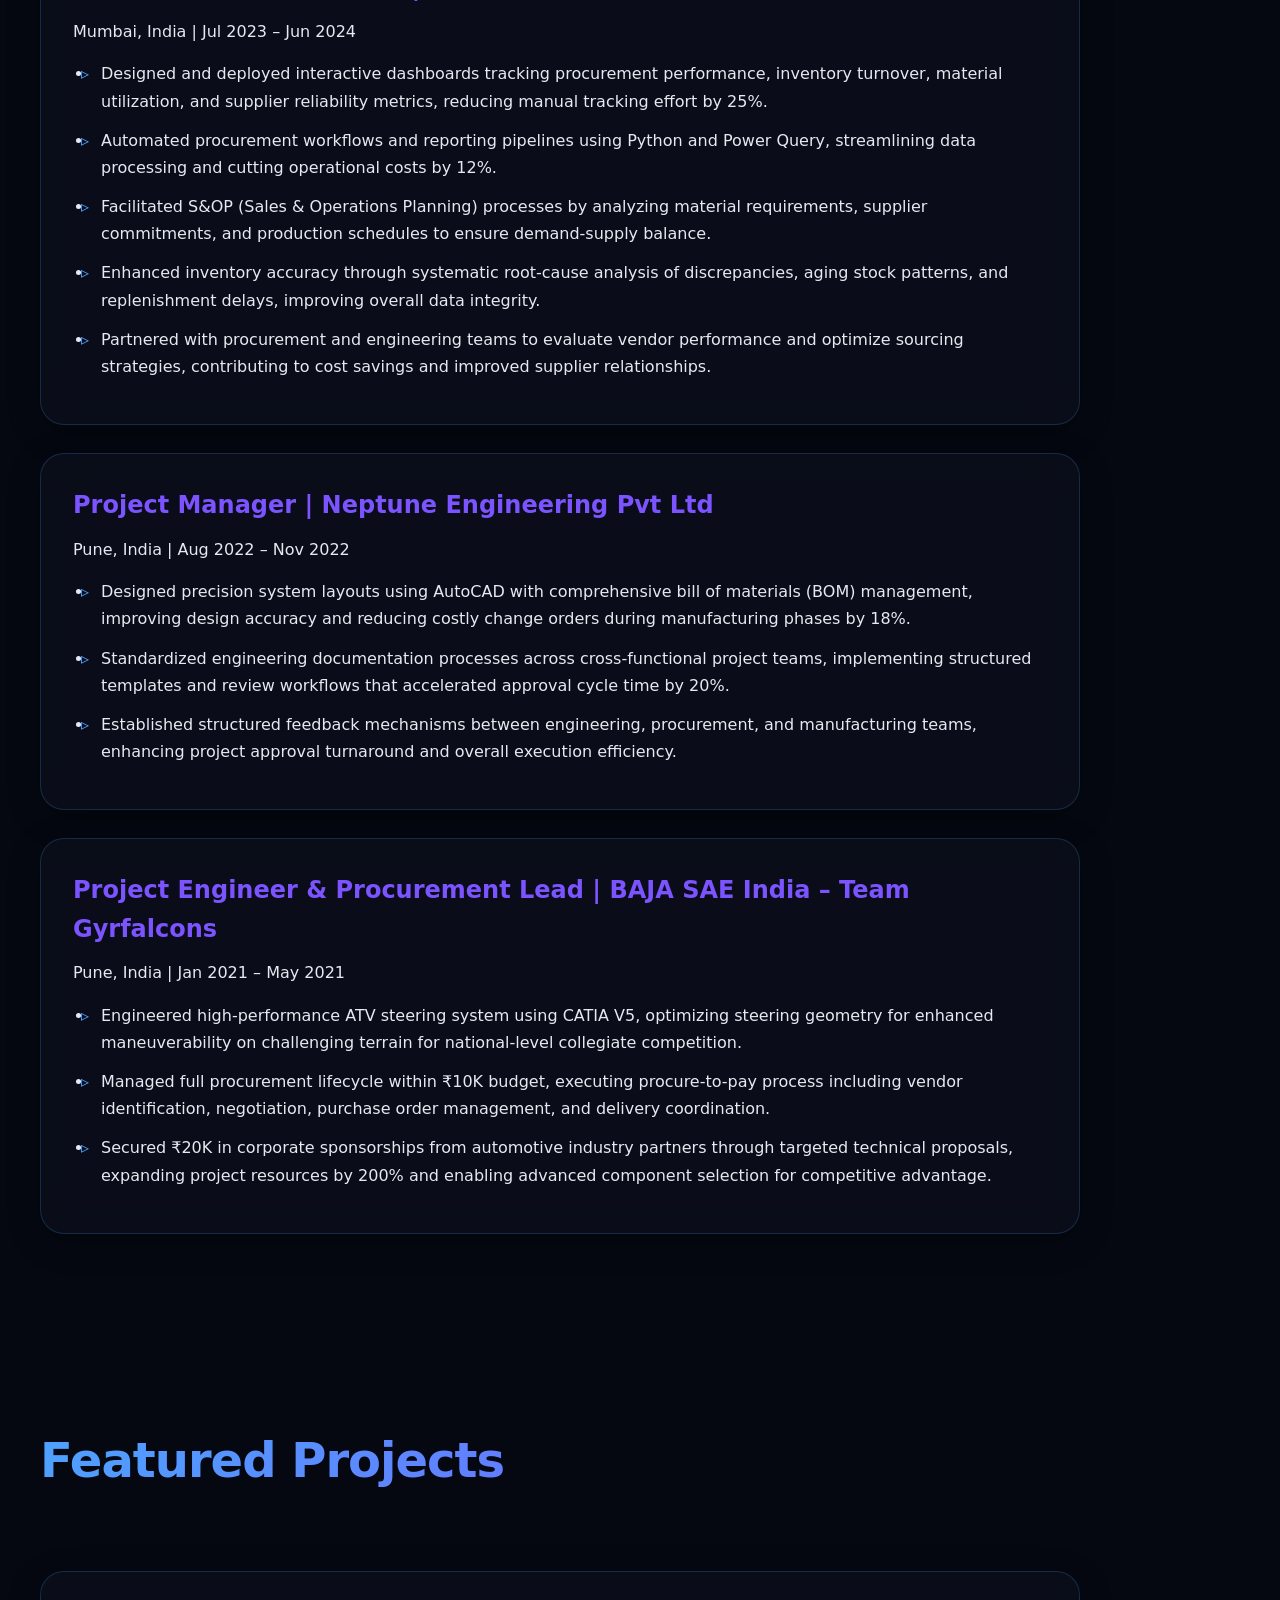
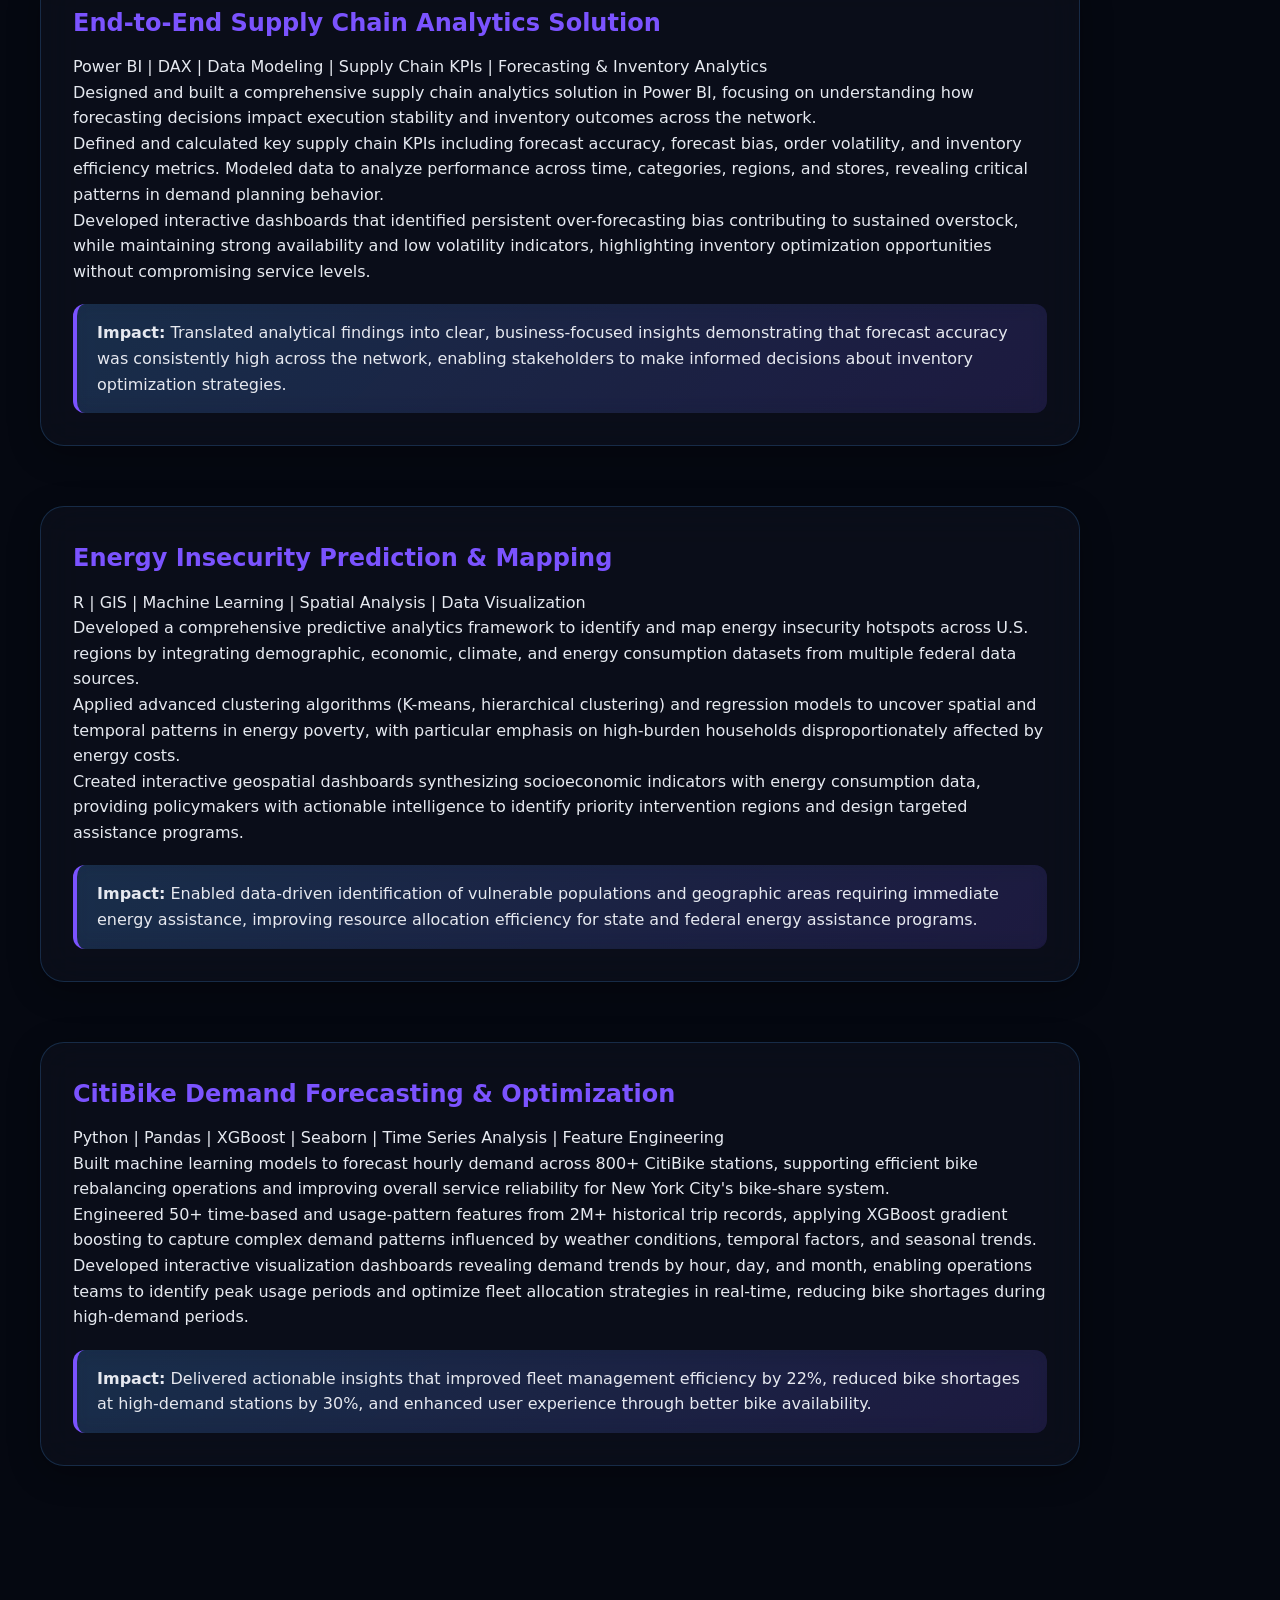
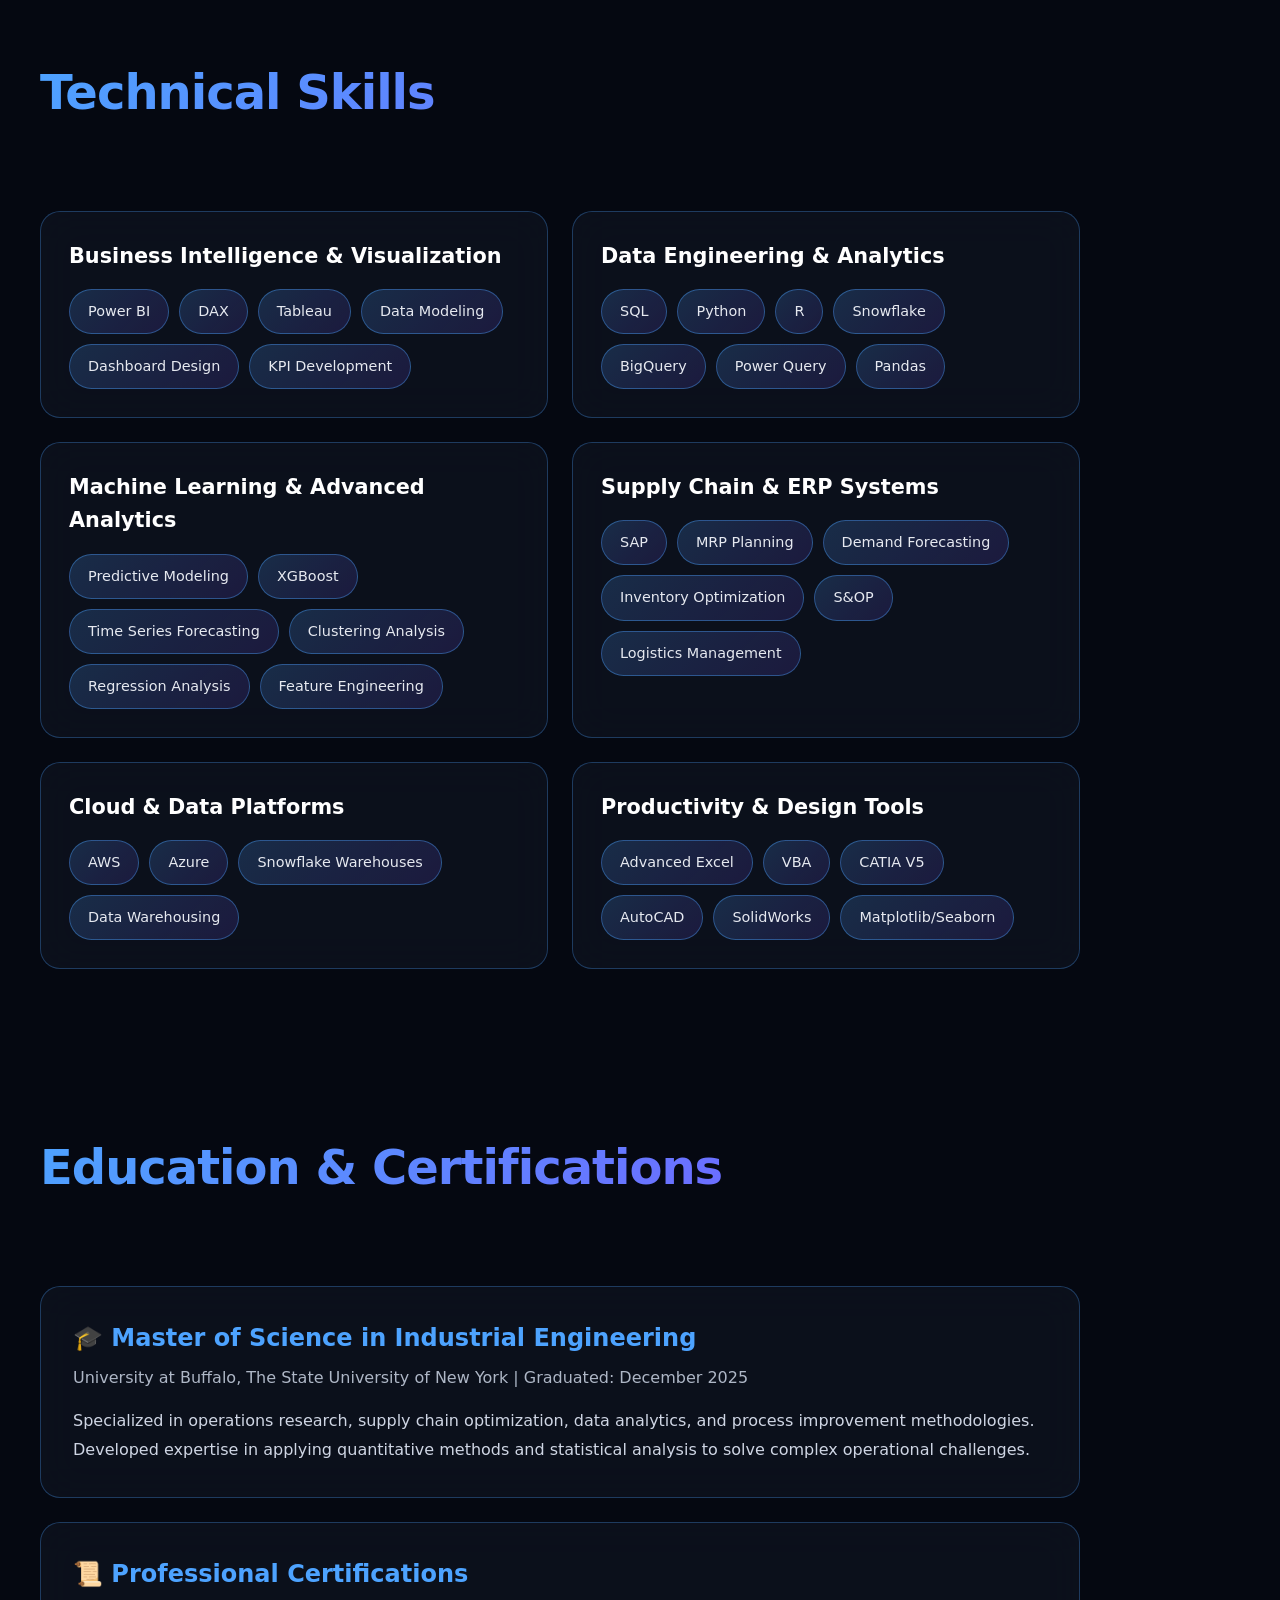
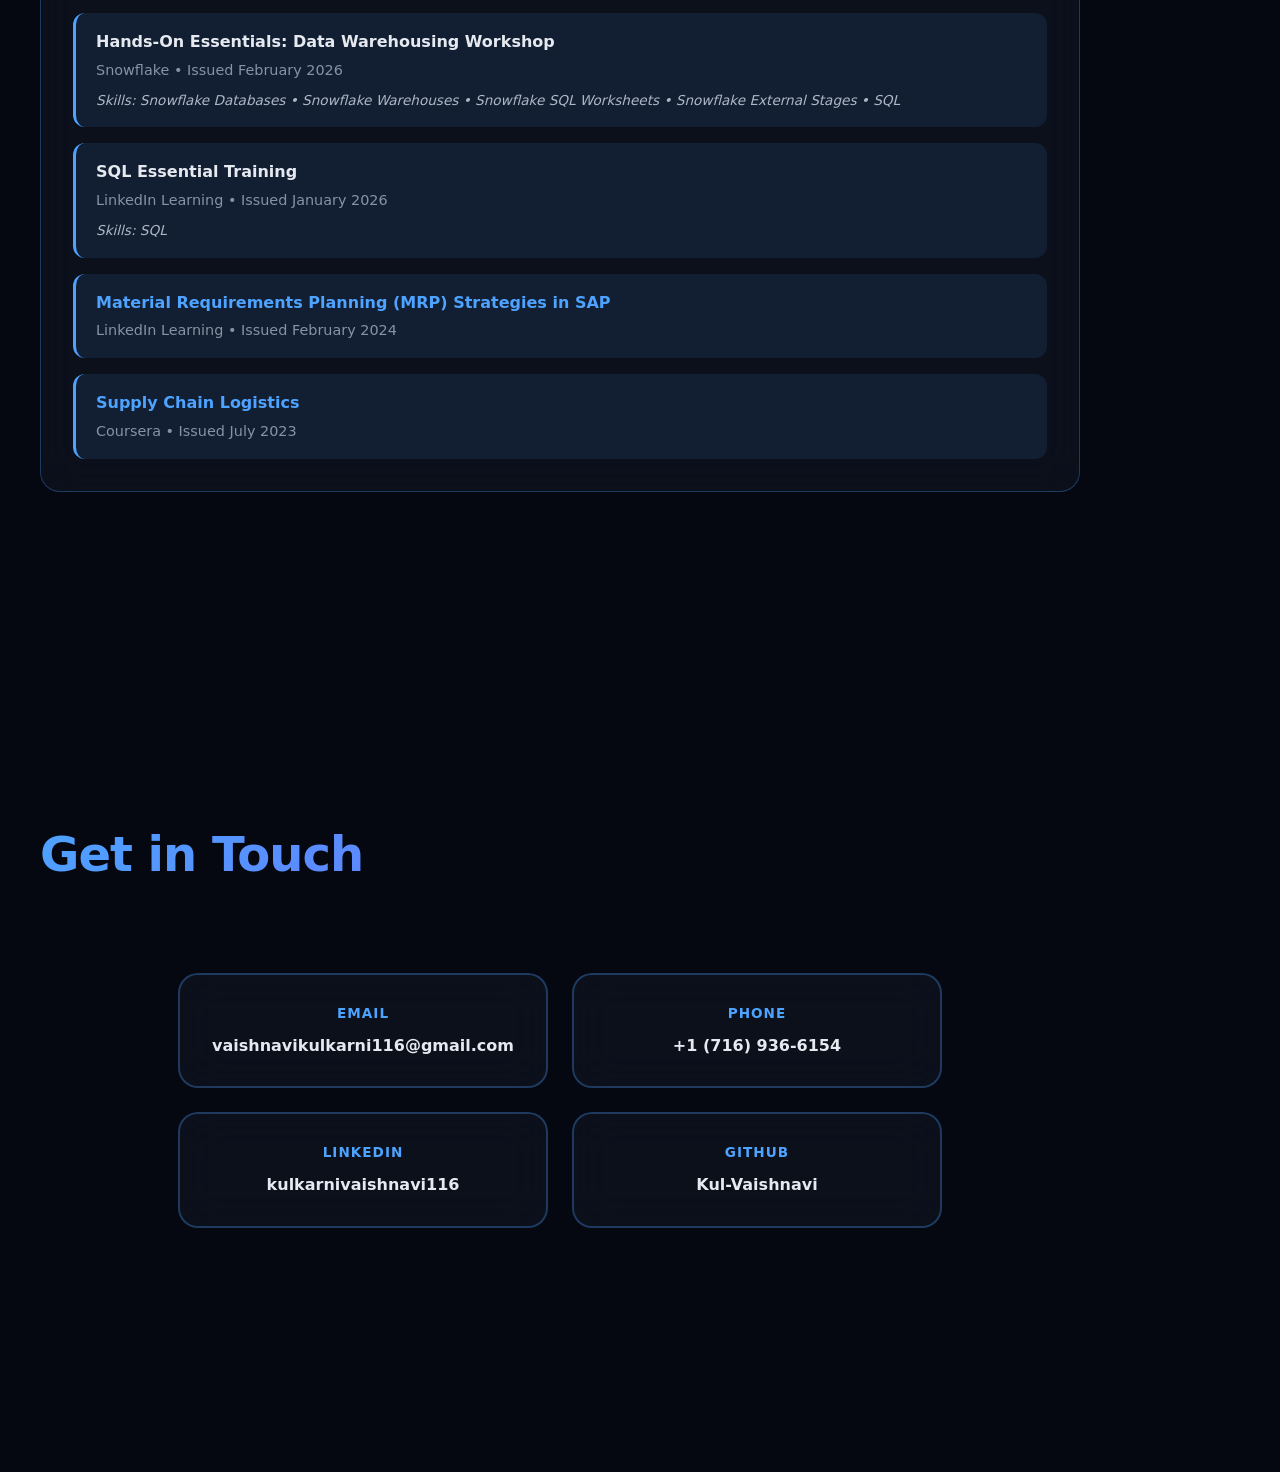
==== commit 3985705f: "Update portfolio content" ====
--- a/index.html
+++ b/index.html
@@ -382,7 +382,7 @@
     grid-template-columns: repeat(2, 1fr);
     gap: 24px; 
     margin-top: 32px;
-    max-width: 1200px;
+    max-width: 1400px;
     margin-left: auto;
     margin-right: auto;
   }
@@ -520,6 +520,13 @@
     color: #8892a6;
     font-size: 0.9rem;
     margin-top: 4px;
+  }
+
+  .cert-skills {
+    color: #aeb7c6;
+    font-size: 0.85rem;
+    margin-top: 8px;
+    font-style: italic;
   }
 
   /* Contact - unified styling */
@@ -635,6 +642,10 @@
     .contact-grid { grid-template-columns: 1fr; }
     .skills-grid { grid-template-columns: 1fr; }
   }
+
+  @media(min-width: 769px) and (max-width: 1200px){
+    .skills-grid { grid-template-columns: repeat(2, 1fr); }
+  }
 </style>
 </head>
 
@@ -696,7 +707,7 @@
       <div class="expertise-item"><h4>🔗 Supply Chain Operations</h4><p>End-to-end operations management including demand forecasting, inventory optimization, procurement coordination, logistics execution, S&OP facilitation, and order fulfillment across distribution networks.</p></div>
       <div class="expertise-item"><h4>📊 Data Analytics & BI</h4><p>Building interactive dashboards, automated reporting pipelines, and predictive models using Power BI, SQL, Python, Snowflake, and advanced Excel. Expertise in KPI design, data modeling, and translating complex analytics into business insights.</p></div>
       <div class="expertise-item"><h4>⚙️ Process Automation & Optimization</h4><p>Streamlining workflows through automation, standardizing operational procedures, conducting root-cause analysis, and implementing data-driven improvements that reduce costs and enhance performance.</p></div>
-      <div class="expertise-item"><h4>🤝 Cross-Functional Leadership</h4><p>ollaborating with Planning, Procurement, Logistics, Finance, IT, and Customer Service teams to align objectives, improve data accuracy, and deliver integrated solutions across the supply chain.</p></div>
+      <div class="expertise-item"><h4>🤝 Cross-Functional Leadership</h4><p>Collaborating with Planning, Procurement, Logistics, Finance, IT, and Customer Service teams to align objectives, improve data accuracy, and deliver integrated solutions across the supply chain.</p></div>
     </div>
   </div>
 </section>
@@ -893,12 +904,14 @@
       <h3>📜 Professional Certifications</h3>
       <div class="cert-list">
         <div class="cert-item">
-          <a href="https://achieve.snowflake.com/a255a17f-a0ae-4fd3-a38d-3aa82ce89520#acc.1V4EMXTo" target="_blank">Hands-On Essentials: Data Warehousing Workshop</a>
-          <p class="cert-platform">SnowFlake • Issued February 2026</p>
+          <strong>Hands-On Essentials: Data Warehousing Workshop</strong>
+          <p class="cert-platform">Snowflake • Issued February 2026</p>
+          <p class="cert-skills">Skills: Snowflake Databases • Snowflake Warehouses • Snowflake SQL Worksheets • Snowflake External Stages • SQL</p>
         </div>
         <div class="cert-item">
-          <a href="https://www.linkedin.com/learning/certificates/bcc9c18112b853ab79f1208f721ed786516d0946ee17275585c30e7ae35e184c?trk=share_certificate" target="_blank">SQL Essential Training</a>
+          <strong>SQL Essential Training</strong>
           <p class="cert-platform">LinkedIn Learning • Issued January 2026</p>
+          <p class="cert-skills">Skills: SQL</p>
         </div>
         <div class="cert-item">
           <a href="https://www.linkedin.com/learning/certificates/15e7c519e53a2e81bbb846d38c3b5bbdeea44580889cff9295ddb30b13886a23" target="_blank">Material Requirements Planning (MRP) Strategies in SAP</a>
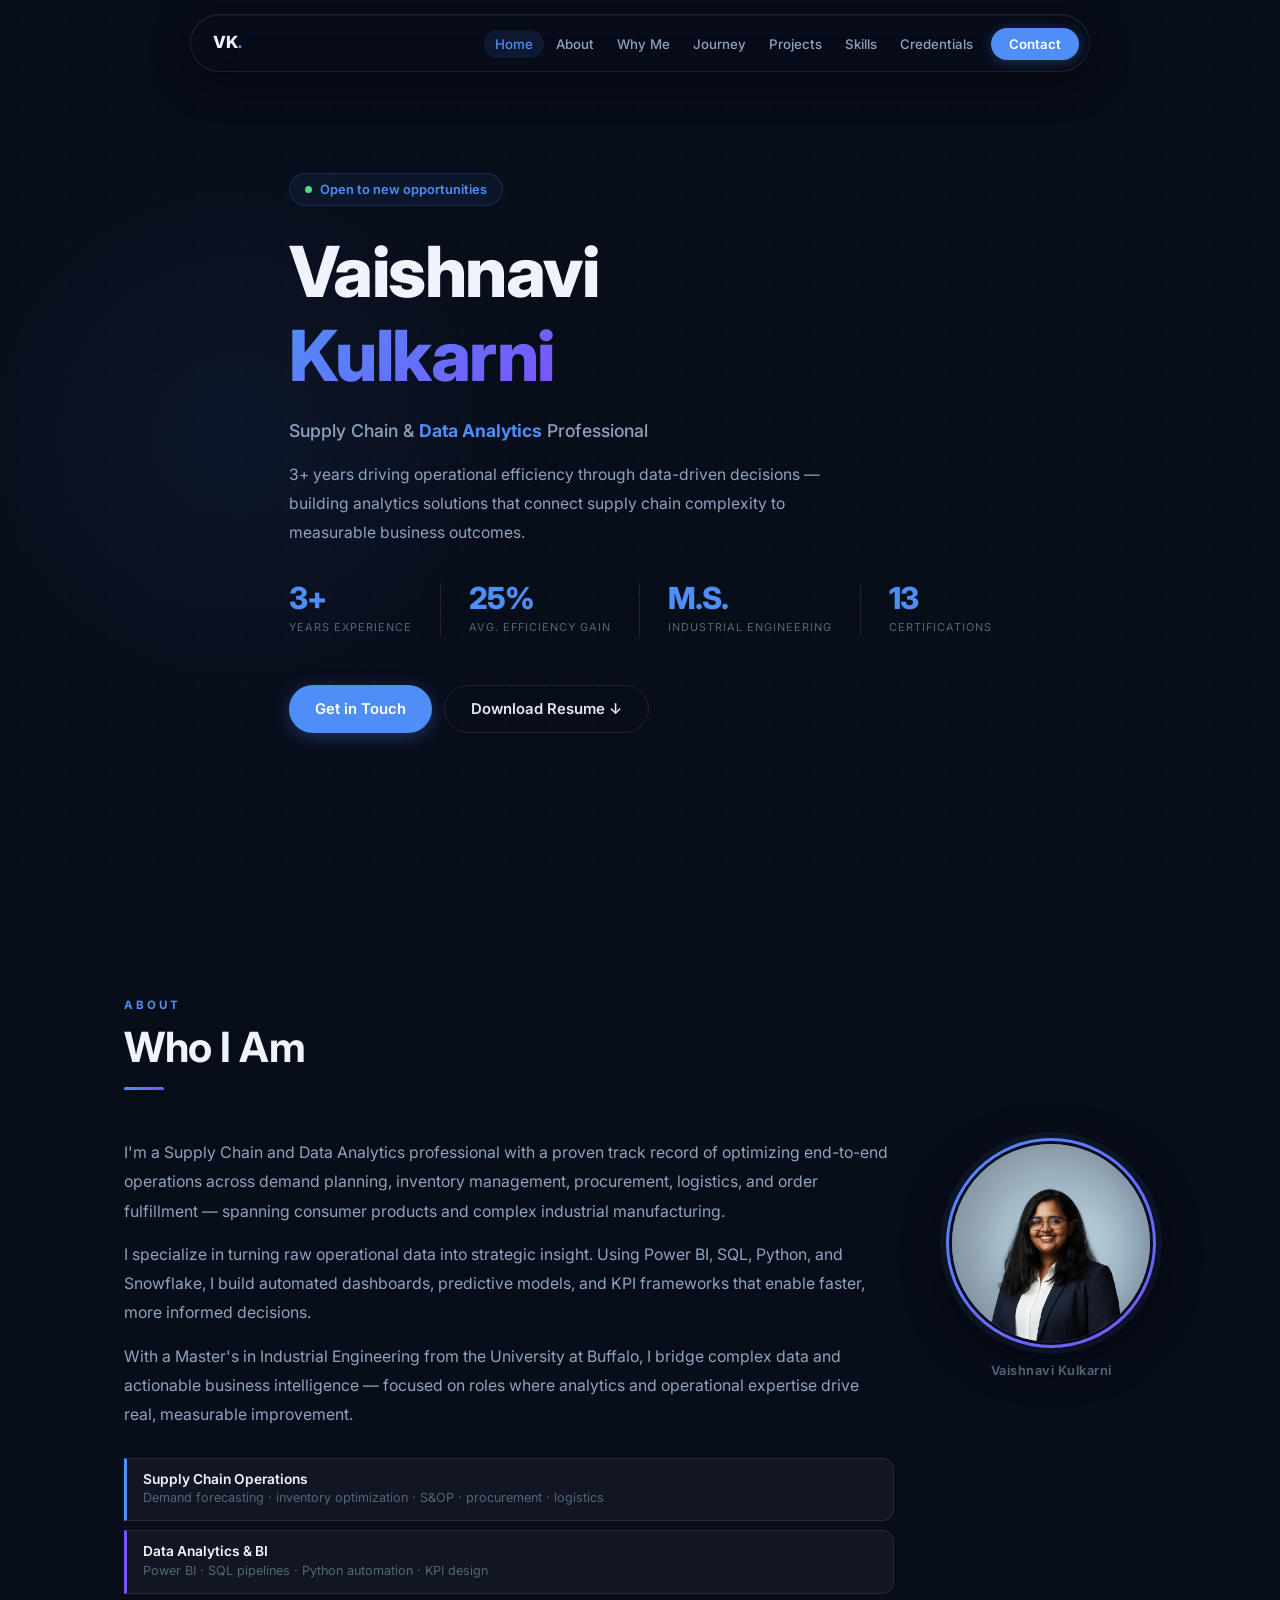
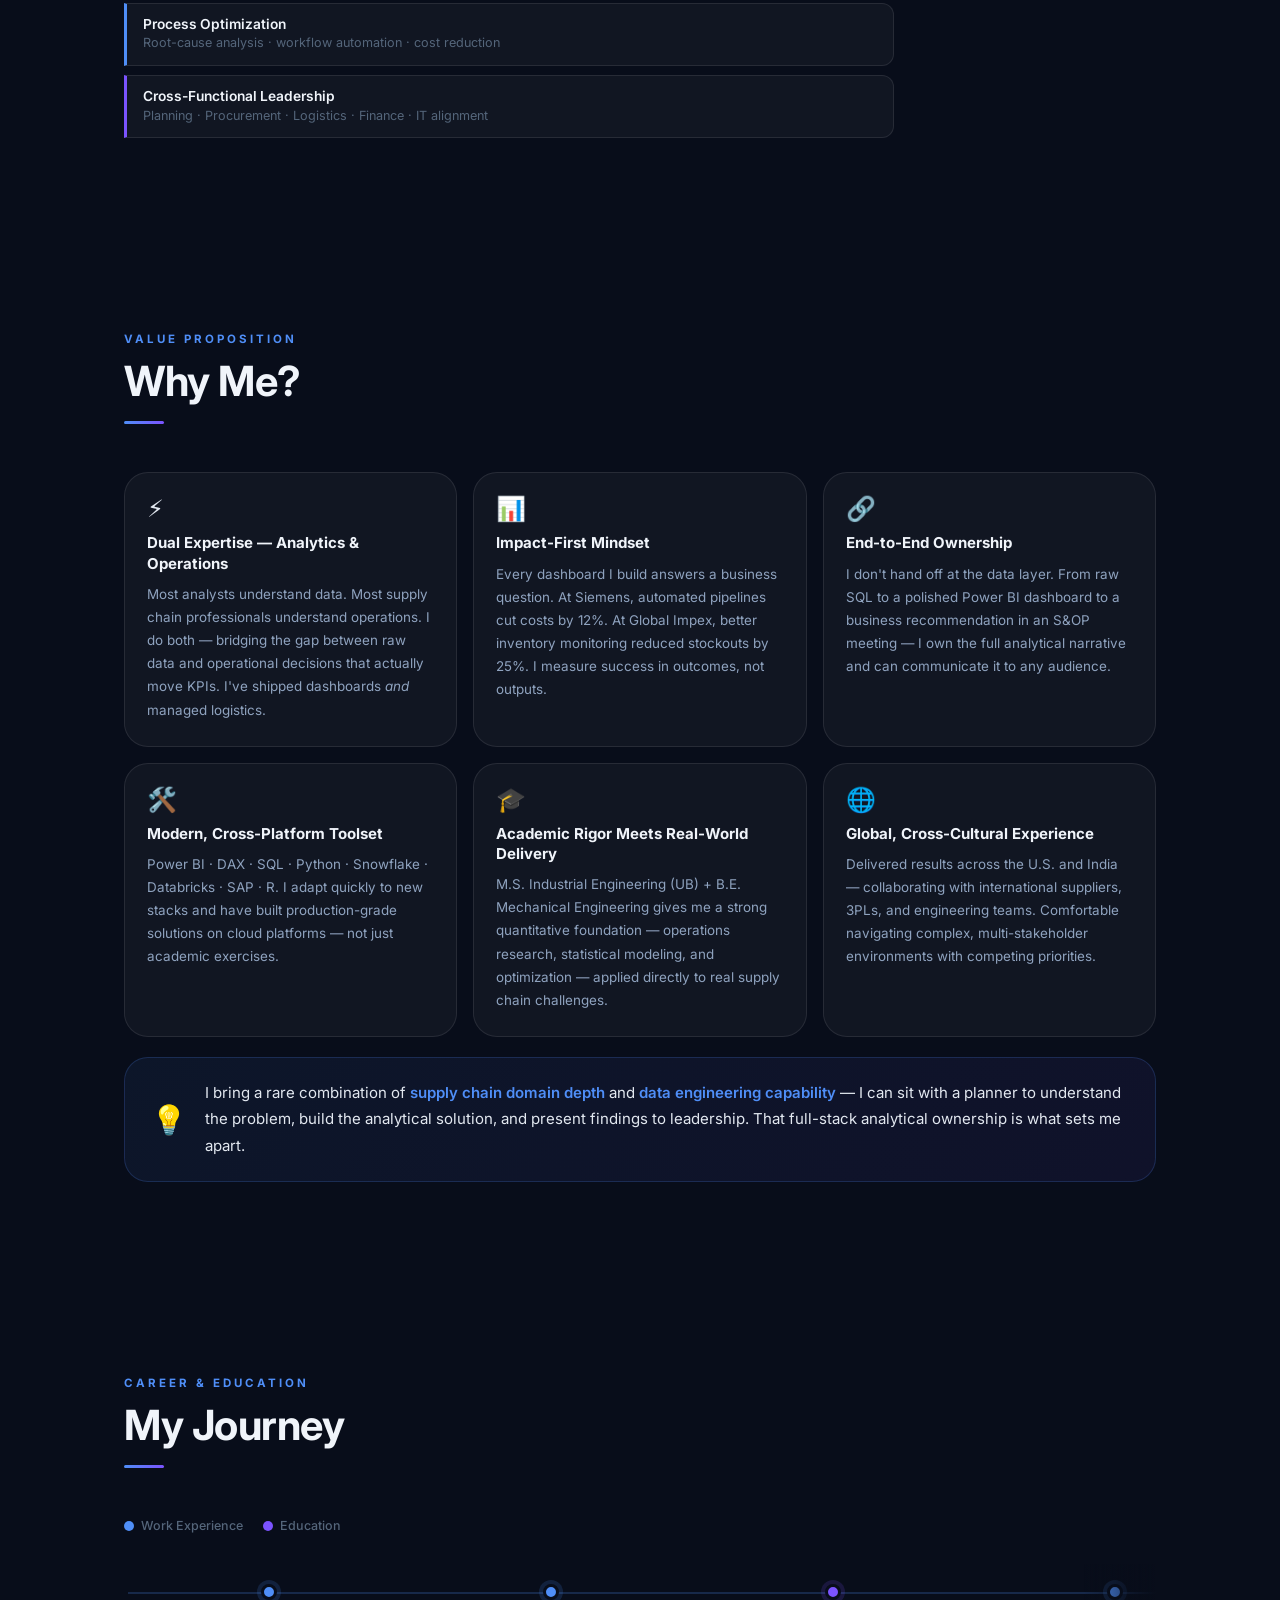
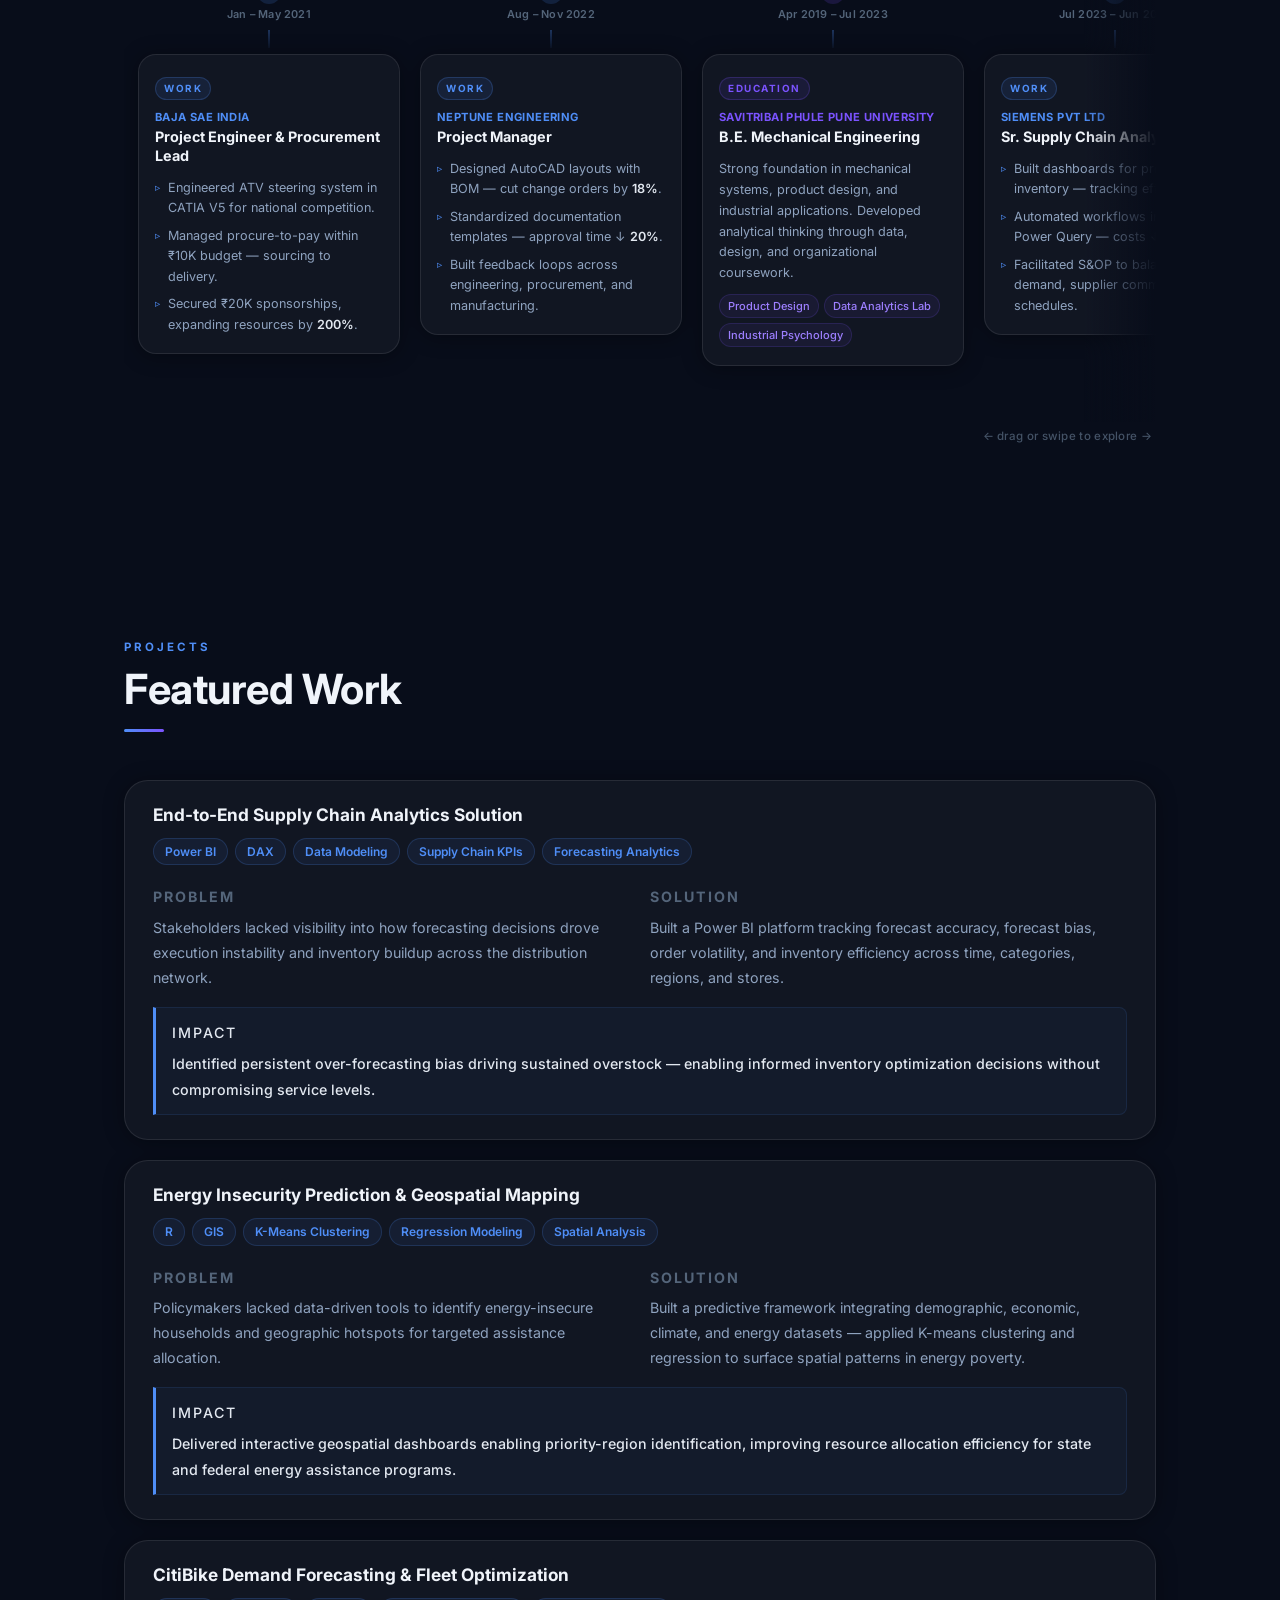
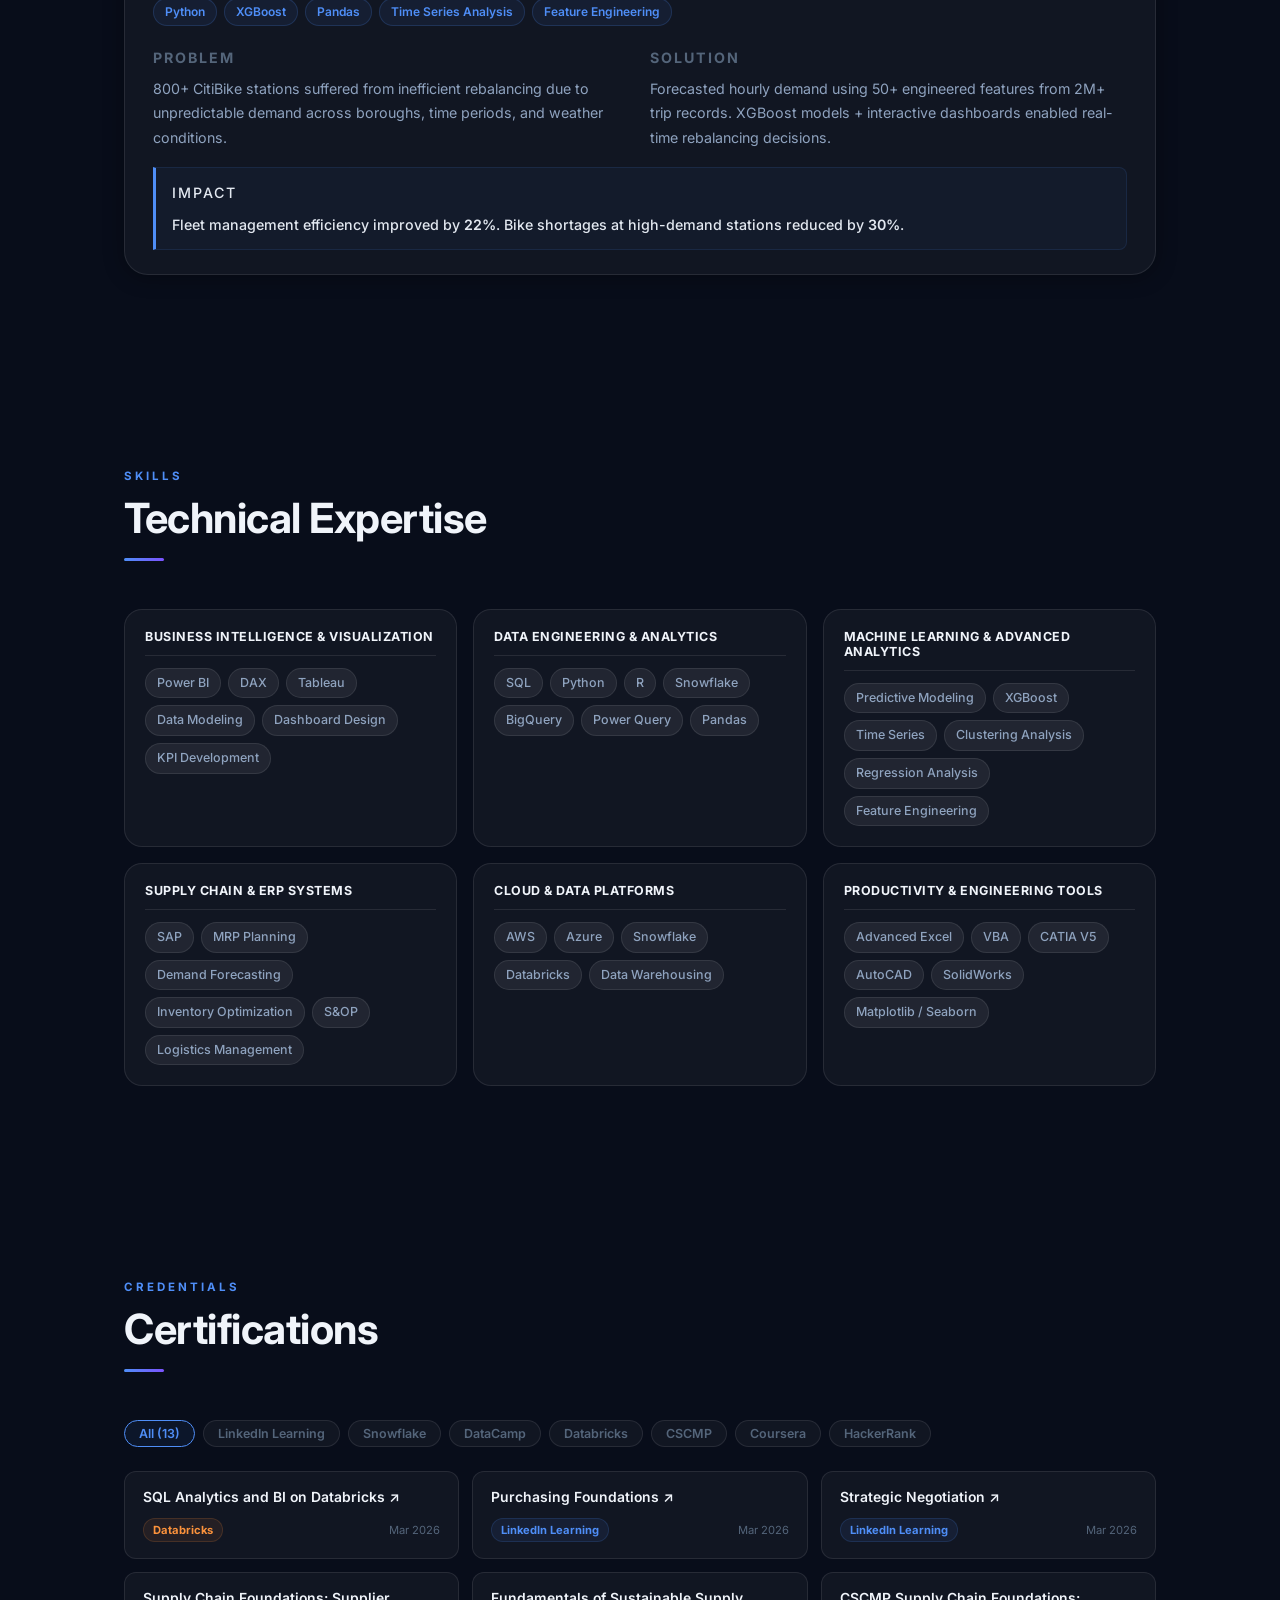
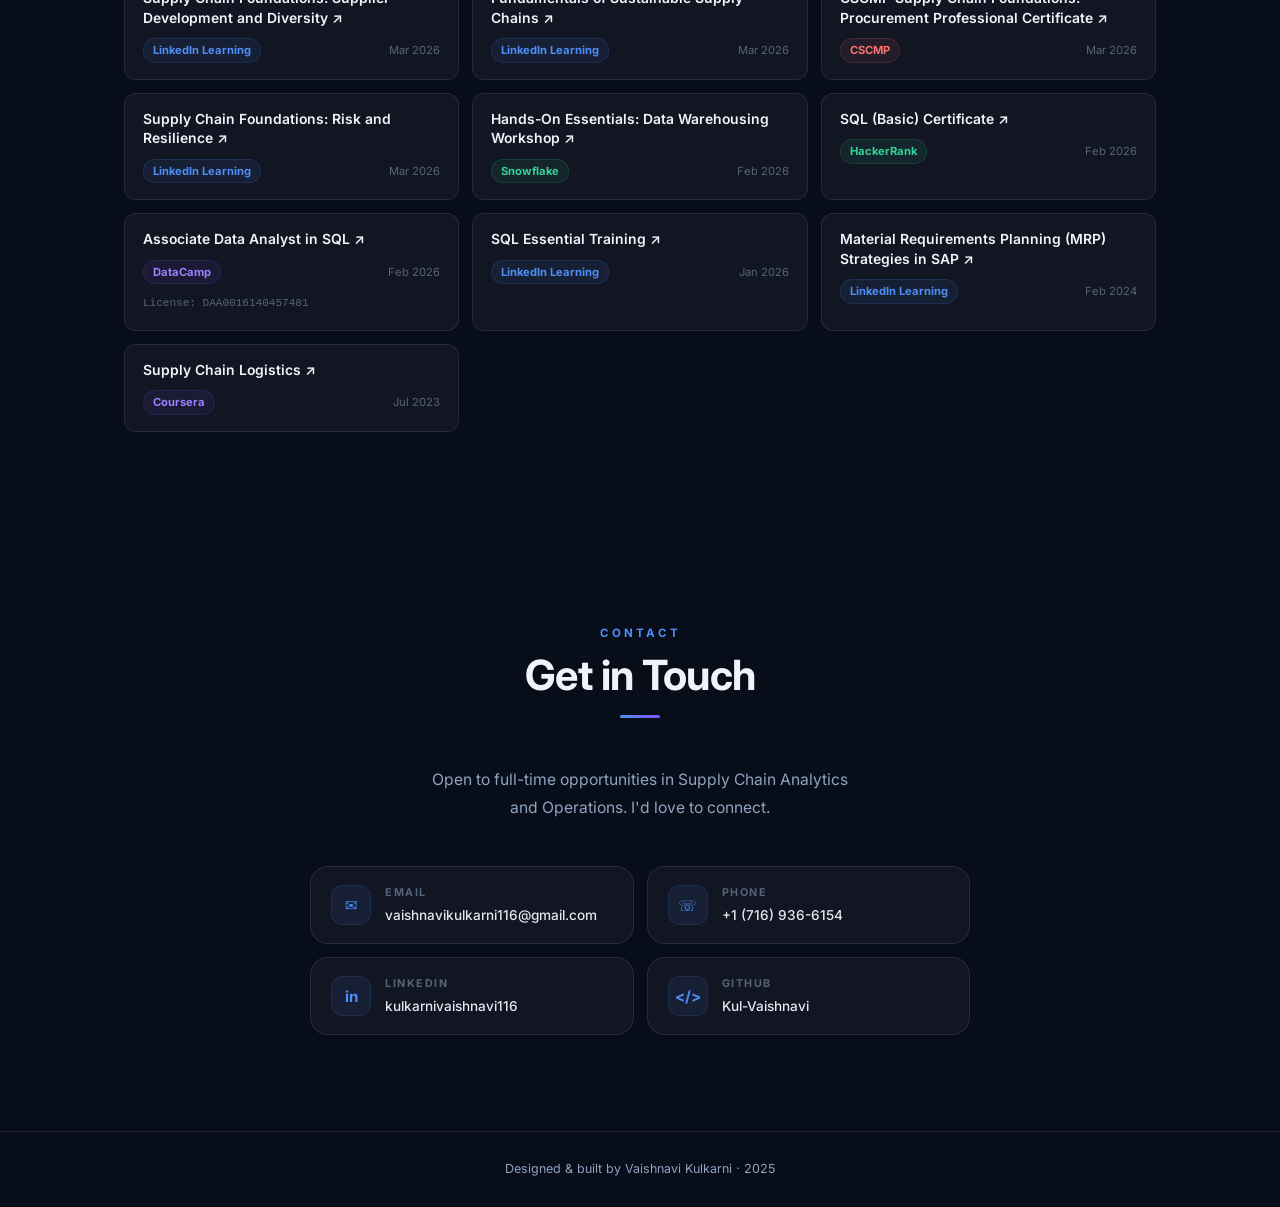
==== commit b8968129: "Upgraded portfolio UI, added horizontal timeline, improved UX and content" ====
--- a/index.html
+++ b/index.html
@@ -1,952 +1,999 @@
 <!DOCTYPE html>
 <html lang="en">
 <head>
-<meta charset="UTF-8">
-<meta name="viewport" content="width=device-width, initial-scale=1.0">
-<title>Vaishnavi Kulkarni | Portfolio</title>
-
-<style>
-  * { margin: 0; padding: 0; box-sizing: border-box; }
-  
-  body { 
-    font-family: 'Inter', system-ui, -apple-system, Segoe UI, Roboto, sans-serif; 
-    background: #050811; 
-    color: #e6e9f0; 
-    overflow-x: hidden; 
-    scroll-behavior: smooth; 
-    line-height: 1.6;
-    position: relative;
-  }
-
-  /* Animated gradient background */
-  body::before {
-    content: '';
-    position: fixed;
-    top: 0;
-    left: 0;
-    width: 100%;
-    height: 100%;
-    background: 
-      radial-gradient(circle at 20% 50%, rgba(77, 163, 255, 0.08) 0%, transparent 50%),
-      radial-gradient(circle at 80% 80%, rgba(123, 83, 255, 0.08) 0%, transparent 50%),
-      radial-gradient(circle at 40% 20%, rgba(255, 83, 123, 0.05) 0%, transparent 50%);
-    animation: gradientShift 15s ease infinite;
-    pointer-events: none;
-    z-index: 0;
-  }
-
-  @keyframes gradientShift {
-    0%, 100% { opacity: 1; transform: scale(1) rotate(0deg); }
-    50% { opacity: 0.8; transform: scale(1.1) rotate(5deg); }
-  }
-
-  /* Floating Nav Buttons */
-  .section-nav {
-    position: fixed;
-    top: 50%;
-    right: 30px;
-    transform: translateY(-50%);
-    display: flex;
-    flex-direction: column;
-    gap: 8px;
-    z-index: 1000;
-  }
-  
-  .section-nav button {
-    background: rgba(28, 34, 51, 0.6);
-    backdrop-filter: blur(10px);
-    color: #4da3ff;
-    border: 2px solid rgba(77, 163, 255, 0.3);
-    padding: 12px 18px;
-    border-radius: 12px;
-    cursor: pointer;
-    transition: all 0.3s cubic-bezier(0.4, 0, 0.2, 1);
-    font-weight: 600;
-    font-size: 0.9rem;
-    position: relative;
-    overflow: hidden;
-  }
-  
-  .section-nav button::before {
-    content: '';
-    position: absolute;
-    top: 0;
-    left: -100%;
-    width: 100%;
-    height: 100%;
-    background: linear-gradient(90deg, transparent, rgba(77, 163, 255, 0.3), transparent);
-    transition: left 0.5s;
-  }
-  
-  .section-nav button:hover::before {
-    left: 100%;
-  }
-  
-  .section-nav button:hover {
-    background: rgba(77, 163, 255, 0.2);
-    border-color: #4da3ff;
-    transform: translateX(-5px);
-    box-shadow: 0 0 20px rgba(77, 163, 255, 0.4);
-  }
-
-  /* Sections */
-  section {
-    min-height: 100vh;
-    padding: 80px 40px;
-    padding-right: 200px;
-    display: flex;
-    flex-direction: column;
-    justify-content: center;
-    position: relative;
-    z-index: 1;
-  }
-  
-  #home {
-    padding-right: 40px;
-  }
-
-  /* Headings with gradient */
-  h1, h2, h3, h4 { 
-    color: #ffffff; 
-    margin-bottom: 16px;
-  }
-  
-  h2 { 
-    font-size: 3rem; 
-    margin-bottom: 48px;
-    background: linear-gradient(135deg, #4da3ff, #7b53ff, #ff537b);
-    background-size: 200% 200%;
-    -webkit-background-clip: text;
-    -webkit-text-fill-color: transparent;
-    background-clip: text;
-    animation: gradientText 8s ease infinite;
-    font-weight: 800;
-    letter-spacing: -1px;
-  }
-
-  /* Unified color theme across all sections */
-  #about h2, #experience h2, #projects h2, #skills h2, #education h2, #contact h2 {
-    background: linear-gradient(135deg, #4da3ff, #7b53ff, #ff537b);
-    background-size: 200% 200%;
-    -webkit-background-clip: text;
-    -webkit-text-fill-color: transparent;
-    background-clip: text;
-    animation: gradientText 8s ease infinite;
-  }
-
-  @keyframes gradientText {
-    0%, 100% { background-position: 0% 50%; }
-    50% { background-position: 100% 50%; }
-  }
-
-  /* Glass morphism cards */
-  .card {
-    background: rgba(18, 24, 38, 0.4);
-    backdrop-filter: blur(20px);
-    border: 1px solid rgba(77, 163, 255, 0.2);
-    border-radius: 24px;
-    padding: 32px;
-    margin-bottom: 28px;
-    transition: all 0.4s cubic-bezier(0.4, 0, 0.2, 1);
-    box-shadow: 0 8px 32px rgba(0, 0, 0, 0.3);
-    position: relative;
-    overflow: hidden;
-  }
-
-  .card::before {
-    content: '';
-    position: absolute;
-    top: 0;
-    left: -100%;
-    width: 100%;
-    height: 100%;
-    background: linear-gradient(90deg, transparent, rgba(77, 163, 255, 0.1), transparent);
-    transition: left 0.6s;
-  }
-
-  .card:hover::before {
-    left: 100%;
-  }
-  
-  .card:hover {
-    transform: translateY(-8px) scale(1.02);
-    box-shadow: 0 16px 48px rgba(77, 163, 255, 0.2);
-    border-color: rgba(77, 163, 255, 0.5);
-  }
-
-  /* Hero Section */
-  #home { 
-    display: flex; 
-    align-items: center; 
-    justify-content: center; 
-    text-align: center;
-    position: relative;
-  }
-  
-  #home h1 { 
-    font-size: 5rem; 
-    margin-bottom: 24px; 
-    letter-spacing: -2px;
-    font-weight: 900;
-    background: linear-gradient(135deg, #ffffff, #4da3ff, #7b53ff);
-    background-size: 200% 200%;
-    -webkit-background-clip: text;
-    -webkit-text-fill-color: transparent;
-    background-clip: text;
-    animation: gradientText 6s ease infinite, fadeInUp 1s ease;
-  }
-
-  @keyframes fadeInUp {
-    from { opacity: 0; transform: translateY(30px); }
-    to { opacity: 1; transform: translateY(0); }
-  }
-  
-  .hero-subtitle { 
-    font-size: 1.8rem; 
-    color: #aeb7c6; 
-    margin-bottom: 24px;
-    font-weight: 600;
-    animation: fadeInUp 1s ease 0.2s backwards;
-  }
-  
-  .hero-description { 
-    max-width: 700px; 
-    margin: 0 auto 48px; 
-    color: #8892a6; 
-    font-size: 1.1rem; 
-    line-height: 1.8;
-    animation: fadeInUp 1s ease 0.4s backwards;
-  }
-  
-  .cta-buttons { 
-    display: flex; 
-    justify-content: center; 
-    gap: 24px;
-    animation: fadeInUp 1s ease 0.6s backwards;
-  }
-  
-  .btn-primary, .btn-secondary {
-    padding: 16px 40px;
-    border-radius: 50px;
-    font-weight: 700;
-    cursor: pointer;
-    transition: all 0.3s cubic-bezier(0.4, 0, 0.2, 1);
-    text-decoration: none;
-    display: inline-block;
-    font-size: 1.05rem;
-    position: relative;
-    overflow: hidden;
-  }
-  
-  .btn-primary { 
-    background: linear-gradient(135deg, #4da3ff, #7b53ff);
-    color: #fff; 
-    border: none;
-    box-shadow: 0 8px 24px rgba(77, 163, 255, 0.3);
-  }
-  
-  .btn-primary::after {
-    content: '';
-    position: absolute;
-    top: 50%;
-    left: 50%;
-    width: 0;
-    height: 0;
-    background: rgba(255, 255, 255, 0.3);
-    border-radius: 50%;
-    transform: translate(-50%, -50%);
-    transition: width 0.6s, height 0.6s;
-  }
-  
-  .btn-primary:hover::after {
-    width: 300px;
-    height: 300px;
-  }
-  
-  .btn-primary:hover { 
-    transform: translateY(-3px); 
-    box-shadow: 0 12px 32px rgba(77, 163, 255, 0.5);
-  }
-  
-  .btn-secondary { 
-    border: 2px solid #4da3ff; 
-    color: #4da3ff; 
-    background: rgba(77, 163, 255, 0.05);
-    backdrop-filter: blur(10px);
-  }
-  
-  .btn-secondary:hover { 
-    transform: translateY(-3px); 
-    background: #4da3ff; 
-    color: #050811;
-    box-shadow: 0 8px 24px rgba(77, 163, 255, 0.4);
-  }
-
-  /* About */
-  .about-content { 
-    display: flex; 
-    flex-wrap: wrap; 
-    gap: 40px; 
-    margin-top: 24px;
-  }
-  
-  .about-text { 
-    flex: 1; 
-    min-width: 300px; 
-    font-size: 1.05rem; 
-    color: #cfd6e4;
-    line-height: 1.9;
-  }
-
-  .about-text p {
-    margin-bottom: 20px;
-    animation: fadeInLeft 0.8s ease;
-  }
-
-  @keyframes fadeInLeft {
-    from { opacity: 0; transform: translateX(-20px); }
-    to { opacity: 1; transform: translateX(0); }
-  }
-  
-  .expertise-item { 
-    background: rgba(18, 24, 38, 0.5);
-    backdrop-filter: blur(10px);
-    border-left: 4px solid #4da3ff; 
-    padding: 24px 28px; 
-    border-radius: 16px; 
-    margin-bottom: 20px;
-    transition: all 0.3s ease;
-    box-shadow: 0 4px 16px rgba(0, 0, 0, 0.2);
-  }
-
-  /* Unified expertise items */
-  .expertise-item:nth-child(1) { border-left-color: #4da3ff; }
-  .expertise-item:nth-child(2) { border-left-color: #6ba3ff; }
-  .expertise-item:nth-child(3) { border-left-color: #8ba3ff; }
-  .expertise-item:nth-child(4) { border-left-color: #aba3ff; }
-
-  .expertise-item:hover {
-    transform: translateX(8px);
-    border-left-width: 6px;
-    background: rgba(18, 24, 38, 0.7);
-    box-shadow: 0 8px 24px rgba(77, 163, 255, 0.3);
-  }
-
-  .expertise-item h4 {
-    font-size: 1.15rem;
-    margin-bottom: 8px;
-    color: #4da3ff;
-  }
-
-  /* Experience/Projects */
-  .experience, .projects-grid { 
-    display: flex; 
-    flex-direction: column; 
-    margin-top: 24px;
-  }
-  
-  .projects-grid { 
-    gap: 32px;
-  }
-
-  /* Unified card heading colors */
-  .card h3 {
-    font-size: 1.5rem;
-    margin-bottom: 12px;
-    color: #7b53ff;
-  }
-
-  .card ul {
-    margin-left: 20px;
-    margin-top: 16px;
-  }
-
-  .card ul li {
-    margin-bottom: 12px;
-    line-height: 1.7;
-    position: relative;
-    padding-left: 8px;
-  }
-
-  .card ul li::before {
-    content: '▹';
-    position: absolute;
-    left: -12px;
-    color: #4da3ff;
-    font-weight: bold;
-  }
-
-  /* Skills */
-  .skills-grid { 
-    display: grid;
-    grid-template-columns: repeat(2, 1fr);
-    gap: 24px; 
-    margin-top: 32px;
-    max-width: 1400px;
-    margin-left: auto;
-    margin-right: auto;
-  }
-  
-  /* Unified skill categories */
-  .skill-category { 
-    background: rgba(18, 24, 38, 0.5);
-    backdrop-filter: blur(20px);
-    padding: 28px; 
-    border-radius: 20px;
-    border: 1px solid rgba(77, 163, 255, 0.3);
-    transition: all 0.4s ease;
-  }
-
-  .skill-category:hover {
-    transform: translateY(-8px);
-    border-color: rgba(77, 163, 255, 0.6);
-    box-shadow: 0 12px 32px rgba(77, 163, 255, 0.3);
-  }
-
-  .skill-category h3 {
-    color: #fff;
-    margin-bottom: 16px;
-    font-size: 1.3rem;
-  }
-  
-  .skill-tags { 
-    display: flex; 
-    flex-wrap: wrap; 
-    gap: 10px; 
-    margin-top: 16px;
-  }
-  
-  .skill-tag {
-    background: linear-gradient(135deg, rgba(77, 163, 255, 0.2), rgba(123, 83, 255, 0.15));
-    border: 1px solid rgba(77, 163, 255, 0.4);
-  }
-
-  .skill-tag { 
-    padding: 10px 18px; 
-    border-radius: 24px; 
-    font-size: 0.9rem;
-    transition: all 0.3s cubic-bezier(0.4, 0, 0.2, 1);
-    cursor: default;
-    font-weight: 500;
-  }
-
-  .skill-tag:hover {
-    color: white;
-    transform: translateY(-4px) scale(1.05);
-    box-shadow: 0 8px 16px rgba(77, 163, 255, 0.3);
-    border-color: transparent;
-  }
-
-  /* Projects impact - unified styling */
-  .impact {
-    background: linear-gradient(135deg, rgba(77, 163, 255, 0.2), rgba(123, 83, 255, 0.15));
-    border-left: 4px solid #7b53ff;
-    padding: 16px 20px;
-    margin-top: 20px;
-    border-radius: 12px;
-    font-weight: 500;
-    backdrop-filter: blur(10px);
-  }
-
-  /* Education & Certifications - unified styling */
-  .education-grid {
-    display: flex;
-    flex-direction: column;
-    gap: 24px;
-    margin-top: 32px;
-  }
-
-  .education-card {
-    background: rgba(18, 24, 38, 0.5);
-    backdrop-filter: blur(20px);
-    border: 1px solid rgba(77, 163, 255, 0.3);
-    border-radius: 20px;
-    padding: 32px;
-    transition: all 0.4s ease;
-  }
-
-  .education-card:hover {
-    transform: translateY(-8px);
-    border-color: rgba(77, 163, 255, 0.6);
-    box-shadow: 0 12px 32px rgba(77, 163, 255, 0.3);
-  }
-
-  .education-card h3 {
-    color: #4da3ff;
-    font-size: 1.5rem;
-    margin-bottom: 8px;
-  }
-
-  .education-meta {
-    color: #aeb7c6;
-    font-size: 1rem;
-    margin-bottom: 16px;
-  }
-
-  .cert-list {
-    display: flex;
-    flex-direction: column;
-    gap: 16px;
-    margin-top: 20px;
-  }
-
-  .cert-item {
-    background: rgba(77, 163, 255, 0.1);
-    border-left: 3px solid #4da3ff;
-    padding: 16px 20px;
-    border-radius: 12px;
-    transition: all 0.3s ease;
-  }
-
-  .cert-item:hover {
-    transform: translateX(8px);
-    background: rgba(77, 163, 255, 0.15);
-    border-left-width: 5px;
-    box-shadow: 0 4px 16px rgba(77, 163, 255, 0.3);
-  }
-
-  .cert-item a {
-    color: #4da3ff;
-    text-decoration: none;
-    font-weight: 600;
-    transition: color 0.3s ease;
-  }
-
-  .cert-item a:hover {
-    color: #7b53ff;
-  }
-
-  .cert-platform {
-    color: #8892a6;
-    font-size: 0.9rem;
-    margin-top: 4px;
-  }
-
-  .cert-skills {
-    color: #aeb7c6;
-    font-size: 0.85rem;
-    margin-top: 8px;
-    font-style: italic;
-  }
-
-  /* Contact - unified styling */
-  .contact-grid { 
-    display: grid;
-    grid-template-columns: repeat(2, 1fr);
-    gap: 24px; 
-    margin-top: 32px;
-    max-width: 800px;
-    margin-left: auto;
-    margin-right: auto;
-  }
-  
-  .contact-btn {
-    background: rgba(18, 24, 38, 0.5);
-    backdrop-filter: blur(20px);
-    border: 2px solid rgba(77, 163, 255, 0.3);
-    border-radius: 20px;
-    padding: 28px 32px;
-    cursor: pointer;
-    transition: all 0.4s cubic-bezier(0.4, 0, 0.2, 1);
-    text-align: center;
-    font-weight: 600;
-    color: #e6e9f0;
-    position: relative;
-    overflow: hidden;
-  }
-
-  .contact-btn::before {
-    content: '';
-    position: absolute;
-    top: 50%;
-    left: 50%;
-    width: 0;
-    height: 0;
-    background: radial-gradient(circle, rgba(77, 163, 255, 0.3), transparent);
-    border-radius: 50%;
-    transform: translate(-50%, -50%);
-    transition: width 0.6s, height 0.6s;
-  }
-
-  .contact-btn:hover::before {
-    width: 400px;
-    height: 400px;
-  }
-  
-  .contact-btn:hover { 
-    transform: translateY(-8px);
-    background: rgba(77, 163, 255, 0.15);
-    border-color: #4da3ff;
-    box-shadow: 0 12px 32px rgba(77, 163, 255, 0.3);
-  }
-  
-  .contact-sub { 
-    font-size: 0.85rem; 
-    color: #4da3ff; 
-    margin-bottom: 8px;
-    text-transform: uppercase;
-    letter-spacing: 1px;
-    font-weight: 700;
-  }
-
-  /* Floating particles effect */
-  .particle {
-    position: fixed;
-    width: 4px;
-    height: 4px;
-    background: rgba(77, 163, 255, 0.5);
-    border-radius: 50%;
-    pointer-events: none;
-    animation: float 8s infinite;
-    z-index: 0;
-  }
-
-  @keyframes float {
-    0%, 100% { transform: translateY(0) translateX(0); opacity: 0; }
-    10% { opacity: 1; }
-    90% { opacity: 1; }
-    100% { transform: translateY(-100vh) translateX(50px); opacity: 0; }
-  }
-
-  @media(max-width: 768px){
-    #home h1 { font-size: 3rem; }
-    h2 { font-size: 2.2rem; }
-    .about-content { flex-direction: column; }
-    .section-nav { 
-      position: fixed;
-      bottom: 0;
-      right: 0;
-      left: 0;
-      top: auto;
-      transform: none;
-      flex-direction: row;
-      justify-content: space-around;
-      background: rgba(10, 14, 20, 0.95);
-      backdrop-filter: blur(20px);
-      padding: 12px 8px;
-      border-top: 1px solid rgba(77, 163, 255, 0.3);
-      gap: 4px;
-    }
-    .section-nav button { 
-      padding: 8px 4px;
-      font-size: 0.7rem;
-      border-radius: 8px;
-      flex: 1;
-      min-width: 0;
-    }
-    .section-nav button:hover {
-      transform: translateX(0) translateY(-2px);
-    }
-    .cta-buttons { flex-direction: column; }
-    section { padding-right: 40px; padding-bottom: 100px; }
-    .contact-grid { grid-template-columns: 1fr; }
-    .skills-grid { grid-template-columns: 1fr; }
-  }
-
-  @media(min-width: 769px) and (max-width: 1200px){
-    .skills-grid { grid-template-columns: repeat(2, 1fr); }
-  }
-</style>
+  <meta charset="UTF-8">
+  <meta name="viewport" content="width=device-width, initial-scale=1.0">
+  <meta name="description" content="Vaishnavi Kulkarni — Supply Chain & Data Analytics professional with 3+ years driving operational efficiency through Power BI, SQL, Python, and Snowflake.">
+  <title>Vaishnavi Kulkarni | Supply Chain & Data Analytics</title>
+  <link rel="preconnect" href="https://fonts.googleapis.com">
+  <link rel="preconnect" href="https://fonts.gstatic.com" crossorigin>
+  <link href="https://fonts.googleapis.com/css2?family=Inter:wght@400;500;600;700;800&display=swap" rel="stylesheet">
+  <link rel="stylesheet" href="style.css">
 </head>
-
 <body>
 
-<!-- Floating particles -->
-<div class="particle" style="left: 10%; animation-delay: 0s;"></div>
-<div class="particle" style="left: 20%; animation-delay: 2s;"></div>
-<div class="particle" style="left: 30%; animation-delay: 4s;"></div>
-<div class="particle" style="left: 40%; animation-delay: 1s;"></div>
-<div class="particle" style="left: 50%; animation-delay: 3s;"></div>
-<div class="particle" style="left: 60%; animation-delay: 5s;"></div>
-<div class="particle" style="left: 70%; animation-delay: 2.5s;"></div>
-<div class="particle" style="left: 80%; animation-delay: 4.5s;"></div>
-<div class="particle" style="left: 90%; animation-delay: 1.5s;"></div>
-
-<!-- Floating Navigation -->
-<div class="section-nav">
-  <button onclick="document.getElementById('home').scrollIntoView({behavior:'smooth'});">Home</button>
-  <button onclick="document.getElementById('about').scrollIntoView({behavior:'smooth'});">About</button>
-  <button onclick="document.getElementById('experience').scrollIntoView({behavior:'smooth'});">Experience</button>
-  <button onclick="document.getElementById('projects').scrollIntoView({behavior:'smooth'});">Projects</button>
-  <button onclick="document.getElementById('skills').scrollIntoView({behavior:'smooth'});">Skills</button>
-  <button onclick="document.getElementById('education').scrollIntoView({behavior:'smooth'});">Education</button>
-  <button onclick="document.getElementById('contact').scrollIntoView({behavior:'smooth'});">Contact</button>
-</div>
-
-<!-- Sections -->
+<div class="scroll-progress" id="scrollProgress"></div>
+
+<!-- ============================================================
+     NAV
+     ============================================================ -->
+<nav class="nav" id="mainNav">
+  <div class="nav-inner">
+    <div class="nav-logo">VK<span>.</span></div>
+    <ul class="nav-links" id="navLinks">
+      <li><a href="#home">Home</a></li>
+      <li><a href="#about">About</a></li>
+      <li><a href="#whyme">Why Me</a></li>
+      <li><a href="#timeline">Journey</a></li>
+      <li><a href="#projects">Projects</a></li>
+      <li><a href="#skills">Skills</a></li>
+      <li><a href="#credentials">Credentials</a></li>
+      <li><a href="#contact" class="nav-cta">Contact</a></li>
+    </ul>
+    <button class="nav-toggle" id="navToggle" aria-label="Toggle menu" aria-expanded="false">
+      <svg id="iconMenu" width="20" height="20" fill="none" stroke="currentColor" stroke-width="2" stroke-linecap="round" viewBox="0 0 24 24"><path d="M3 6h18M3 12h18M3 18h18"/></svg>
+      <svg id="iconClose" width="20" height="20" fill="none" stroke="currentColor" stroke-width="2" stroke-linecap="round" viewBox="0 0 24 24" style="display:none;"><path d="M18 6L6 18M6 6l12 12"/></svg>
+    </button>
+  </div>
+</nav>
+
+
+<!-- ============================================================
+     HERO
+     ============================================================ -->
 <section id="home">
-  <div>
-    <h1>Vaishnavi Kulkarni</h1>
-    <p class="hero-subtitle">Supply Chain & Data Analytics Professional</p>
-    <p class="hero-description">
-      Supply Chain & Data Analytics professional with 3+ years of experience optimizing end-to-end operations and building data-driven solutions. 
-      Specialized in transforming complex operational challenges into actionable insights through advanced analytics, interactive dashboards, and automated reporting systems that drive efficiency and strategic decision-making.
-    </p>
-    <div class="cta-buttons">
-      <a href="#contact" class="btn-primary">Get In Touch</a>
-      <a href="Resume.pdf" download="Resume_Vaishnavi_Kulkarni.pdf" class="btn-secondary">📄 Download Resume</a>
+  <div class="container">
+    <div class="hero-content">
+
+      <div class="hero-badge">
+        <span class="dot"></span>
+        Open to new opportunities
+      </div>
+
+      <h1 class="hero-title">
+        Vaishnavi<br><span class="highlight">Kulkarni</span>
+      </h1>
+
+      <p class="hero-tagline">
+        Supply Chain &amp; <span class="rotating-word" id="rotatingWord">Data Analytics</span> Professional
+      </p>
+
+      <p class="hero-description">
+        3+ years driving operational efficiency through data-driven decisions —
+        building analytics solutions that connect supply chain complexity to measurable business outcomes.
+      </p>
+
+      <div class="hero-stats">
+        <div class="hero-stat">
+          <span class="stat-value" data-target="3" data-suffix="+">0+</span>
+          <span class="stat-label">Years Experience</span>
+        </div>
+        <div class="hero-stat">
+          <span class="stat-value" data-target="25" data-suffix="%">0%</span>
+          <span class="stat-label">Avg. Efficiency Gain</span>
+        </div>
+        <div class="hero-stat">
+          <span class="stat-value">M.S.</span>
+          <span class="stat-label">Industrial Engineering</span>
+        </div>
+        <div class="hero-stat">
+          <span class="stat-value" data-target="13" data-suffix="">0</span>
+          <span class="stat-label">Certifications</span>
+        </div>
+      </div>
+
+      <div class="hero-buttons">
+        <a href="#contact" class="btn btn-primary">Get in Touch</a>
+        <a href="Resume.pdf" download="Resume_Vaishnavi_Kulkarni.pdf" class="btn btn-outline">Download Resume ↓</a>
+      </div>
+
     </div>
   </div>
 </section>
 
+
+<!-- ============================================================
+     ABOUT
+     ============================================================ -->
 <section id="about">
-  <h2>About Me</h2>
-  <div class="about-content">
-    <div class="about-text">
-      <p>
-        I am a Supply Chain and Data Analytics professional with a proven track record of optimizing end-to-end operations across demand planning, inventory management, procurement, logistics, and order fulfillment. My experience spans from high-volume consumer products to complex industrial manufacturing environments.
-      </p>
-      <p>
-        I specialize in building end-to-end analytics solutions that transform raw operational data into strategic insights. Using tools like Power BI, SQL, Python, and Snowflake, I design automated dashboards, develop predictive models, and create KPI frameworks that enable stakeholders to make faster, more informed decisions. My work bridges the gap between complex data and actionable business intelligence.
-      </p>
-      <p>
-        With a Master's in Industrial Engineering from the University at Buffalo and hands-on experience across multiple supply chain domains, I'm focused on opportunities where I can leverage data analytics and operational expertise to drive measurable improvements in efficiency, accuracy, and strategic planning.
-      </p>
-    </div>
-    <div>
-      <div class="expertise-item"><h4>🔗 Supply Chain Operations</h4><p>End-to-end operations management including demand forecasting, inventory optimization, procurement coordination, logistics execution, S&OP facilitation, and order fulfillment across distribution networks.</p></div>
-      <div class="expertise-item"><h4>📊 Data Analytics & BI</h4><p>Building interactive dashboards, automated reporting pipelines, and predictive models using Power BI, SQL, Python, Snowflake, and advanced Excel. Expertise in KPI design, data modeling, and translating complex analytics into business insights.</p></div>
-      <div class="expertise-item"><h4>⚙️ Process Automation & Optimization</h4><p>Streamlining workflows through automation, standardizing operational procedures, conducting root-cause analysis, and implementing data-driven improvements that reduce costs and enhance performance.</p></div>
-      <div class="expertise-item"><h4>🤝 Cross-Functional Leadership</h4><p>Collaborating with Planning, Procurement, Logistics, Finance, IT, and Customer Service teams to align objectives, improve data accuracy, and deliver integrated solutions across the supply chain.</p></div>
+  <div class="container">
+
+    <div class="section-title fade-in">
+      <span class="section-label">About</span>
+      <h2>Who I Am</h2>
+    </div>
+
+    <div class="about-grid">
+
+      <div class="about-left">
+        <div class="about-text fade-in">
+          <p>
+            I'm a Supply Chain and Data Analytics professional with a proven track record
+            of optimizing end-to-end operations across demand planning, inventory management,
+            procurement, logistics, and order fulfillment — spanning consumer products and
+            complex industrial manufacturing.
+          </p>
+          <p>
+            I specialize in turning raw operational data into strategic insight. Using Power BI,
+            SQL, Python, and Snowflake, I build automated dashboards, predictive models, and
+            KPI frameworks that enable faster, more informed decisions.
+          </p>
+          <p>
+            With a Master's in Industrial Engineering from the University at Buffalo, I bridge
+            complex data and actionable business intelligence — focused on roles where analytics
+            and operational expertise drive real, measurable improvement.
+          </p>
+        </div>
+
+        <div class="expertise-list fade-in fade-in-delay-1">
+          <div class="expertise-item">
+            <h4>Supply Chain Operations</h4>
+            <p>Demand forecasting · inventory optimization · S&amp;OP · procurement · logistics</p>
+          </div>
+          <div class="expertise-item">
+            <h4>Data Analytics &amp; BI</h4>
+            <p>Power BI · SQL pipelines · Python automation · KPI design</p>
+          </div>
+          <div class="expertise-item">
+            <h4>Process Optimization</h4>
+            <p>Root-cause analysis · workflow automation · cost reduction</p>
+          </div>
+          <div class="expertise-item">
+            <h4>Cross-Functional Leadership</h4>
+            <p>Planning · Procurement · Logistics · Finance · IT alignment</p>
+          </div>
+        </div>
+      </div>
+
+      <div class="about-photo-wrap fade-in fade-in-delay-2">
+        <div class="photo-frame">
+          <img src="Photo.jpeg" alt="Vaishnavi Kulkarni">
+        </div>
+        <p class="photo-name">Vaishnavi Kulkarni</p>
+      </div>
+
     </div>
   </div>
 </section>
 
-<section id="experience">
-  <h2>Professional Experience</h2>
-
-  <div class="card">
-    <h3>Supply Chain & Operations Analyst | Global Impex USA</h3>
-    <p>St Cloud, MN | May 2025 – Dec 2025</p>
-    <ul>
-      <li>Orchestrated end-to-end order execution for high-volume consumer products, ensuring seamless alignment across demand planning, inventory availability, and delivery schedules.</li>
-      <li>Monitored inventory health metrics including aging stock, turnover rates, and replenishment triggers across multiple distribution centers, reducing stockout incidents by 25% and minimizing excess inventory carrying costs.</li>
-      <li>Collaborated with carriers and 3PL partners to track shipment statuses, manage delivery exceptions, and provide proactive ETA updates, cutting customer inquiry response time by 30%.</li>
-      <li>Developed reconciliation frameworks across orders, shipments, and invoices to enhance data accuracy and reduce fulfillment discrepancies during multi-stage operations.</li>
-      <li>Supported raw material procurement by analyzing supplier lead times, capacity constraints, and open purchase order status to mitigate supply chain disruptions.</li>
-      <li>Standardized operational reporting by integrating disparate data sources from internal systems and vendor portals, improving KPI visibility and accessibility for leadership.</li>
-      <li>Conducted weekly forecast accuracy assessments and consumption trend analyses to refine short-term planning decisions and enhance demand-supply alignment.</li>
-    </ul>
-  </div>
-
-  <div class="card">
-    <h3>Sr. Supply Chain Analyst | Siemens Pvt Ltd</h3>
-    <p>Mumbai, India | Jul 2023 – Jun 2024</p>
-    <ul>
-      <li>Designed and deployed interactive dashboards tracking procurement performance, inventory turnover, material utilization, and supplier reliability metrics, reducing manual tracking effort by 25%.</li>
-      <li>Automated procurement workflows and reporting pipelines using Python and Power Query, streamlining data processing and cutting operational costs by 12%.</li>
-      <li>Facilitated S&OP (Sales & Operations Planning) processes by analyzing material requirements, supplier commitments, and production schedules to ensure demand-supply balance.</li>
-      <li>Enhanced inventory accuracy through systematic root-cause analysis of discrepancies, aging stock patterns, and replenishment delays, improving overall data integrity.</li>
-      <li>Partnered with procurement and engineering teams to evaluate vendor performance and optimize sourcing strategies, contributing to cost savings and improved supplier relationships.</li>
-    </ul>
-  </div>
-
-  <div class="card">
-    <h3>Project Manager | Neptune Engineering Pvt Ltd</h3>
-    <p>Pune, India | Aug 2022 – Nov 2022</p>
-    <ul>
-      <li>Designed precision system layouts using AutoCAD with comprehensive bill of materials (BOM) management, improving design accuracy and reducing costly change orders during manufacturing phases by 18%.</li>
-      <li>Standardized engineering documentation processes across cross-functional project teams, implementing structured templates and review workflows that accelerated approval cycle time by 20%.</li>
-      <li>Established structured feedback mechanisms between engineering, procurement, and manufacturing teams, enhancing project approval turnaround and overall execution efficiency.</li>
-    </ul>
-  </div>
-
-  <div class="card">
-    <h3>Project Engineer & Procurement Lead | BAJA SAE India – Team Gyrfalcons</h3>
-    <p>Pune, India | Jan 2021 – May 2021</p>
-    <ul>
-      <li>Engineered high-performance ATV steering system using CATIA V5, optimizing steering geometry for enhanced maneuverability on challenging terrain for national-level collegiate competition.</li>
-      <li>Managed full procurement lifecycle within ₹10K budget, executing procure-to-pay process including vendor identification, negotiation, purchase order management, and delivery coordination.</li>
-      <li>Secured ₹20K in corporate sponsorships from automotive industry partners through targeted technical proposals, expanding project resources by 200% and enabling advanced component selection for competitive advantage.</li>
-    </ul>
+
+<!-- ============================================================
+     WHY ME
+     ============================================================ -->
+<section id="whyme">
+  <div class="container">
+
+    <div class="section-title fade-in">
+      <span class="section-label">Value Proposition</span>
+      <h2>Why Me?</h2>
+    </div>
+
+    <div class="whyme-grid">
+
+      <div class="whyme-card fade-in">
+        <span class="whyme-icon">⚡</span>
+        <h3>Dual Expertise — Analytics &amp; Operations</h3>
+        <p>
+          Most analysts understand data. Most supply chain professionals understand operations.
+          I do both — bridging the gap between raw data and operational decisions that
+          actually move KPIs. I've shipped dashboards <em>and</em> managed logistics.
+        </p>
+      </div>
+
+      <div class="whyme-card fade-in fade-in-delay-1">
+        <span class="whyme-icon">📊</span>
+        <h3>Impact-First Mindset</h3>
+        <p>
+          Every dashboard I build answers a business question. At Siemens, automated pipelines
+          cut costs by 12%. At Global Impex, better inventory monitoring reduced stockouts by 25%.
+          I measure success in outcomes, not outputs.
+        </p>
+      </div>
+
+      <div class="whyme-card fade-in fade-in-delay-2">
+        <span class="whyme-icon">🔗</span>
+        <h3>End-to-End Ownership</h3>
+        <p>
+          I don't hand off at the data layer. From raw SQL to a polished Power BI dashboard
+          to a business recommendation in an S&amp;OP meeting — I own the full analytical
+          narrative and can communicate it to any audience.
+        </p>
+      </div>
+
+      <div class="whyme-card fade-in fade-in-delay-1">
+        <span class="whyme-icon">🛠️</span>
+        <h3>Modern, Cross-Platform Toolset</h3>
+        <p>
+          Power BI · DAX · SQL · Python · Snowflake · Databricks · SAP · R.
+          I adapt quickly to new stacks and have built production-grade solutions
+          on cloud platforms — not just academic exercises.
+        </p>
+      </div>
+
+      <div class="whyme-card fade-in fade-in-delay-2">
+        <span class="whyme-icon">🎓</span>
+        <h3>Academic Rigor Meets Real-World Delivery</h3>
+        <p>
+          M.S. Industrial Engineering (UB) + B.E. Mechanical Engineering gives me a strong
+          quantitative foundation — operations research, statistical modeling, and optimization —
+          applied directly to real supply chain challenges.
+        </p>
+      </div>
+
+      <div class="whyme-card fade-in fade-in-delay-3">
+        <span class="whyme-icon">🌐</span>
+        <h3>Global, Cross-Cultural Experience</h3>
+        <p>
+          Delivered results across the U.S. and India — collaborating with international
+          suppliers, 3PLs, and engineering teams. Comfortable navigating complex, multi-stakeholder
+          environments with competing priorities.
+        </p>
+      </div>
+
+    </div>
+
+    <div class="whyme-highlight fade-in fade-in-delay-2">
+      <span class="whyme-highlight-icon">💡</span>
+      <p>
+        I bring a rare combination of <strong>supply chain domain depth</strong> and
+        <strong>data engineering capability</strong> — I can sit with a planner to understand
+        the problem, build the analytical solution, and present findings to leadership.
+        That full-stack analytical ownership is what sets me apart.
+      </p>
+    </div>
+
   </div>
 </section>
 
-<section id="projects">
-  <h2>Featured Projects</h2>
-  <div class="projects-grid">
-    <div class="card">
-      <h3>End-to-End Supply Chain Analytics Solution</h3>
-      <p>Power BI | DAX | Data Modeling | Supply Chain KPIs | Forecasting & Inventory Analytics</p>
-      <p>
-        Designed and built a comprehensive supply chain analytics solution in Power BI, focusing on understanding how forecasting decisions impact execution stability and inventory outcomes across the network.
-      </p>
-      <p>
-        Defined and calculated key supply chain KPIs including forecast accuracy, forecast bias, order volatility, and inventory efficiency metrics. Modeled data to analyze performance across time, categories, regions, and stores, revealing critical patterns in demand planning behavior.
-      </p>
-      <p>
-        Developed interactive dashboards that identified persistent over-forecasting bias contributing to sustained overstock, while maintaining strong availability and low volatility indicators, highlighting inventory optimization opportunities without compromising service levels.
-      </p>
-      <p class="impact"><strong>Impact:</strong> Translated analytical findings into clear, business-focused insights demonstrating that forecast accuracy was consistently high across the network, enabling stakeholders to make informed decisions about inventory optimization strategies.</p>
-    </div>
-
-    <div class="card">
-      <h3>Energy Insecurity Prediction & Mapping</h3>
-      <p>R | GIS | Machine Learning | Spatial Analysis | Data Visualization</p>
-      <p>
-        Developed a comprehensive predictive analytics framework to identify and map energy insecurity hotspots across U.S. regions by integrating demographic, economic, climate, and energy consumption datasets from multiple federal data sources.
-      </p>
-      <p>
-        Applied advanced clustering algorithms (K-means, hierarchical clustering) and regression models to uncover spatial and temporal patterns in energy poverty, with particular emphasis on high-burden households disproportionately affected by energy costs.
-      </p>
-      <p>
-        Created interactive geospatial dashboards synthesizing socioeconomic indicators with energy consumption data, providing policymakers with actionable intelligence to identify priority intervention regions and design targeted assistance programs.
-      </p>
-      <p class="impact"><strong>Impact:</strong> Enabled data-driven identification of vulnerable populations and geographic areas requiring immediate energy assistance, improving resource allocation efficiency for state and federal energy assistance programs.</p>
-    </div>
-
-    <div class="card">
-      <h3>CitiBike Demand Forecasting & Optimization</h3>
-      <p>Python | Pandas | XGBoost | Seaborn | Time Series Analysis | Feature Engineering</p>
-      <p>
-        Built machine learning models to forecast hourly demand across 800+ CitiBike stations, supporting efficient bike rebalancing operations and improving overall service reliability for New York City's bike-share system.
-      </p>
-      <p>
-        Engineered 50+ time-based and usage-pattern features from 2M+ historical trip records, applying XGBoost gradient boosting to capture complex demand patterns influenced by weather conditions, temporal factors, and seasonal trends.
-      </p>
-      <p>
-        Developed interactive visualization dashboards revealing demand trends by hour, day, and month, enabling operations teams to identify peak usage periods and optimize fleet allocation strategies in real-time, reducing bike shortages during high-demand periods.
-      </p>
-      <p class="impact"><strong>Impact:</strong> Delivered actionable insights that improved fleet management efficiency by 22%, reduced bike shortages at high-demand stations by 30%, and enhanced user experience through better bike availability.</p>
-    </div>
+
+<!-- ============================================================
+     HORIZONTAL TIMELINE — Journey
+     Left = oldest (2021) → Right = newest (2025)
+     Blue dot = Work  |  Purple dot = Education
+     Drag on desktop · Touch-scroll on mobile
+     ============================================================ -->
+<section id="timeline">
+  <div class="container">
+
+    <div class="section-title fade-in">
+      <span class="section-label">Career &amp; Education</span>
+      <h2>My Journey</h2>
+    </div>
+
+    <div class="tl-legend fade-in">
+      <div class="tl-legend-item">
+        <span class="tl-legend-dot tl-legend-dot--work"></span>
+        Work Experience
+      </div>
+      <div class="tl-legend-item">
+        <span class="tl-legend-dot tl-legend-dot--edu"></span>
+        Education
+      </div>
+    </div>
+
+  </div><!-- /container — timeline scrolls full-width -->
+
+  <div class="container">
+    <div class="htl-outer fade-in">
+
+      <div class="htl-scroll" id="htlScroll">
+        <div class="htl-spacer-start"></div>
+
+        <!-- ① BAJA SAE — Jan–May 2021 — oldest, leftmost -->
+        <div class="htl-entry">
+          <div class="htl-node">
+            <div class="htl-dot htl-dot--work"></div>
+            <span class="htl-period">Jan – May 2021</span>
+          </div>
+          <div class="htl-stem"></div>
+          <div class="htl-card">
+            <span class="htl-badge htl-badge--work">Work</span>
+            <div class="htl-org htl-org--work">BAJA SAE India</div>
+            <div class="htl-role">Project Engineer &amp; Procurement Lead</div>
+            <ul class="htl-bullets">
+              <li>Engineered ATV steering system in CATIA V5 for national competition.</li>
+              <li>Managed procure-to-pay within ₹10K budget — sourcing to delivery.</li>
+              <li>Secured ₹20K sponsorships, expanding resources by <strong>200%</strong>.</li>
+            </ul>
+          </div>
+        </div>
+
+        <!-- ② Neptune Engineering — Aug–Nov 2022 -->
+        <div class="htl-entry">
+          <div class="htl-node">
+            <div class="htl-dot htl-dot--work"></div>
+            <span class="htl-period">Aug – Nov 2022</span>
+          </div>
+          <div class="htl-stem"></div>
+          <div class="htl-card">
+            <span class="htl-badge htl-badge--work">Work</span>
+            <div class="htl-org htl-org--work">Neptune Engineering</div>
+            <div class="htl-role">Project Manager</div>
+            <ul class="htl-bullets">
+              <li>Designed AutoCAD layouts with BOM — cut change orders by <strong>18%</strong>.</li>
+              <li>Standardized documentation templates — approval time ↓ <strong>20%</strong>.</li>
+              <li>Built feedback loops across engineering, procurement, and manufacturing.</li>
+            </ul>
+          </div>
+        </div>
+
+        <!-- ③ B.E. SPPU — Apr 2019–Jul 2023 -->
+        <div class="htl-entry">
+          <div class="htl-node">
+            <div class="htl-dot htl-dot--edu"></div>
+            <span class="htl-period">Apr 2019 – Jul 2023</span>
+          </div>
+          <div class="htl-stem"></div>
+          <div class="htl-card">
+            <span class="htl-badge htl-badge--edu">Education</span>
+            <div class="htl-org htl-org--edu">Savitribai Phule Pune University</div>
+            <div class="htl-role">B.E. Mechanical Engineering</div>
+            <p class="htl-desc">
+              Strong foundation in mechanical systems, product design, and industrial applications.
+              Developed analytical thinking through data, design, and organizational coursework.
+            </p>
+            <div class="htl-tags">
+              <span class="htl-tag">Product Design</span>
+              <span class="htl-tag">Data Analytics Lab</span>
+              <span class="htl-tag">Industrial Psychology</span>
+            </div>
+          </div>
+        </div>
+
+        <!-- ④ Siemens — Jul 2023–Jun 2024 -->
+        <div class="htl-entry">
+          <div class="htl-node">
+            <div class="htl-dot htl-dot--work"></div>
+            <span class="htl-period">Jul 2023 – Jun 2024</span>
+          </div>
+          <div class="htl-stem"></div>
+          <div class="htl-card">
+            <span class="htl-badge htl-badge--work">Work</span>
+            <div class="htl-org htl-org--work">Siemens Pvt Ltd</div>
+            <div class="htl-role">Sr. Supply Chain Analyst</div>
+            <ul class="htl-bullets">
+              <li>Built dashboards for procurement &amp; inventory — tracking effort ↓ <strong>25%</strong>.</li>
+              <li>Automated workflows in Python &amp; Power Query — costs ↓ <strong>12%</strong>.</li>
+              <li>Facilitated S&amp;OP to balance demand, supplier commitments &amp; schedules.</li>
+            </ul>
+          </div>
+        </div>
+
+        <!-- ⑤ M.S. UB — Aug 2023–Dec 2025 -->
+        <div class="htl-entry">
+          <div class="htl-node">
+            <div class="htl-dot htl-dot--edu"></div>
+            <span class="htl-period">Aug 2023 – Dec 2025</span>
+          </div>
+          <div class="htl-stem"></div>
+          <div class="htl-card">
+            <span class="htl-badge htl-badge--edu">Education</span>
+            <div class="htl-org htl-org--edu">University at Buffalo, SUNY</div>
+            <div class="htl-role">M.S. Industrial Engineering</div>
+            <p class="htl-desc">
+              Specialized in operations research, supply chain optimization, and data analytics.
+              Applied quantitative methods to real manufacturing and logistics challenges.
+            </p>
+            <div class="htl-tags">
+              <span class="htl-tag">Operations Research</span>
+              <span class="htl-tag">Supply Chain Opt.</span>
+              <span class="htl-tag">Statistical Modeling</span>
+            </div>
+          </div>
+        </div>
+
+        <!-- ⑥ Global Impex — May–Dec 2025 — newest, rightmost -->
+        <div class="htl-entry">
+          <div class="htl-node">
+            <div class="htl-dot htl-dot--work"></div>
+            <span class="htl-period">May – Dec 2025</span>
+          </div>
+          <div class="htl-stem"></div>
+          <div class="htl-card">
+            <span class="htl-badge htl-badge--work">Work</span>
+            <div class="htl-org htl-org--work">Global Impex USA</div>
+            <div class="htl-role">Supply Chain &amp; Operations Analyst</div>
+            <ul class="htl-bullets">
+              <li>Reduced stockouts by <strong>25%</strong> via inventory health monitoring across DCs.</li>
+              <li>Cut customer inquiry response time by <strong>30%</strong> with 3PL exception management.</li>
+              <li>Standardized KPI reporting by integrating disparate operational data sources.</li>
+            </ul>
+          </div>
+        </div>
+
+        <div class="htl-spacer-end"></div>
+      </div><!-- /htl-scroll -->
+
+      <div class="htl-hint">
+        <span>← drag or swipe to explore →</span>
+      </div>
+
+    </div><!-- /htl-outer -->
   </div>
 </section>
 
-<section id="skills">
-  <h2>Technical Skills</h2>
-  <div class="skills-grid">
-    <div class="skill-category">
-      <h3>Business Intelligence & Visualization</h3>
-      <div class="skill-tags">
-        <span class="skill-tag">Power BI</span>
-        <span class="skill-tag">DAX</span>
-        <span class="skill-tag">Tableau</span>
-        <span class="skill-tag">Data Modeling</span>
-        <span class="skill-tag">Dashboard Design</span>
-        <span class="skill-tag">KPI Development</span>
-      </div>
-    </div>
-
-    <div class="skill-category">
-      <h3>Data Engineering & Analytics</h3>
-      <div class="skill-tags">
-        <span class="skill-tag">SQL</span>
-        <span class="skill-tag">Python</span>
-        <span class="skill-tag">R</span>
-        <span class="skill-tag">Snowflake</span>
-        <span class="skill-tag">BigQuery</span>
-        <span class="skill-tag">Power Query</span>
-        <span class="skill-tag">Pandas</span>
-      </div>
-    </div>
-
-    <div class="skill-category">
-      <h3>Machine Learning & Advanced Analytics</h3>
-      <div class="skill-tags">
-        <span class="skill-tag">Predictive Modeling</span>
-        <span class="skill-tag">XGBoost</span>
-        <span class="skill-tag">Time Series Forecasting</span>
-        <span class="skill-tag">Clustering Analysis</span>
-        <span class="skill-tag">Regression Analysis</span>
-        <span class="skill-tag">Feature Engineering</span>
-      </div>
-    </div>
-
-    <div class="skill-category">
-      <h3>Supply Chain & ERP Systems</h3>
-      <div class="skill-tags">
-        <span class="skill-tag">SAP</span>
-        <span class="skill-tag">MRP Planning</span>
-        <span class="skill-tag">Demand Forecasting</span>
-        <span class="skill-tag">Inventory Optimization</span>
-        <span class="skill-tag">S&OP</span>
-        <span class="skill-tag">Logistics Management</span>
-      </div>
-    </div>
-
-    <div class="skill-category">
-      <h3>Cloud & Data Platforms</h3>
-      <div class="skill-tags">
-        <span class="skill-tag">AWS</span>
-        <span class="skill-tag">Azure</span>
-        <span class="skill-tag">Snowflake Warehouses</span>
-        <span class="skill-tag">Data Warehousing</span>
-      </div>
-    </div>
-
-    <div class="skill-category">
-      <h3>Productivity & Design Tools</h3>
-      <div class="skill-tags">
-        <span class="skill-tag">Advanced Excel</span>
-        <span class="skill-tag">VBA</span>
-        <span class="skill-tag">CATIA V5</span>
-        <span class="skill-tag">AutoCAD</span>
-        <span class="skill-tag">SolidWorks</span>
-        <span class="skill-tag">Matplotlib/Seaborn</span>
-      </div>
+
+<!-- ============================================================
+     PROJECTS
+     ============================================================ -->
+<section id="projects">
+  <div class="container">
+
+    <div class="section-title fade-in">
+      <span class="section-label">Projects</span>
+      <h2>Featured Work</h2>
+    </div>
+
+    <div class="projects-list">
+
+      <div class="card fade-in">
+        <h3 class="project-title">End-to-End Supply Chain Analytics Solution</h3>
+        <div class="project-tools">
+          <span class="tool-tag">Power BI</span>
+          <span class="tool-tag">DAX</span>
+          <span class="tool-tag">Data Modeling</span>
+          <span class="tool-tag">Supply Chain KPIs</span>
+          <span class="tool-tag">Forecasting Analytics</span>
+        </div>
+        <div class="project-body">
+          <div>
+            <p class="project-section-label">Problem</p>
+            <p>Stakeholders lacked visibility into how forecasting decisions drove execution instability and inventory buildup across the distribution network.</p>
+          </div>
+          <div>
+            <p class="project-section-label">Solution</p>
+            <p>Built a Power BI platform tracking forecast accuracy, forecast bias, order volatility, and inventory efficiency across time, categories, regions, and stores.</p>
+          </div>
+        </div>
+        <div class="project-impact">
+          <p class="project-section-label">Impact</p>
+          <p>Identified persistent over-forecasting bias driving sustained overstock — enabling informed inventory optimization decisions without compromising service levels.</p>
+        </div>
+      </div>
+
+      <div class="card fade-in fade-in-delay-1">
+        <h3 class="project-title">Energy Insecurity Prediction &amp; Geospatial Mapping</h3>
+        <div class="project-tools">
+          <span class="tool-tag">R</span>
+          <span class="tool-tag">GIS</span>
+          <span class="tool-tag">K-Means Clustering</span>
+          <span class="tool-tag">Regression Modeling</span>
+          <span class="tool-tag">Spatial Analysis</span>
+        </div>
+        <div class="project-body">
+          <div>
+            <p class="project-section-label">Problem</p>
+            <p>Policymakers lacked data-driven tools to identify energy-insecure households and geographic hotspots for targeted assistance allocation.</p>
+          </div>
+          <div>
+            <p class="project-section-label">Solution</p>
+            <p>Built a predictive framework integrating demographic, economic, climate, and energy datasets — applied K-means clustering and regression to surface spatial patterns in energy poverty.</p>
+          </div>
+        </div>
+        <div class="project-impact">
+          <p class="project-section-label">Impact</p>
+          <p>Delivered interactive geospatial dashboards enabling priority-region identification, improving resource allocation efficiency for state and federal energy assistance programs.</p>
+        </div>
+      </div>
+
+      <div class="card fade-in fade-in-delay-2">
+        <h3 class="project-title">CitiBike Demand Forecasting &amp; Fleet Optimization</h3>
+        <div class="project-tools">
+          <span class="tool-tag">Python</span>
+          <span class="tool-tag">XGBoost</span>
+          <span class="tool-tag">Pandas</span>
+          <span class="tool-tag">Time Series Analysis</span>
+          <span class="tool-tag">Feature Engineering</span>
+        </div>
+        <div class="project-body">
+          <div>
+            <p class="project-section-label">Problem</p>
+            <p>800+ CitiBike stations suffered from inefficient rebalancing due to unpredictable demand across boroughs, time periods, and weather conditions.</p>
+          </div>
+          <div>
+            <p class="project-section-label">Solution</p>
+            <p>Forecasted hourly demand using 50+ engineered features from 2M+ trip records. XGBoost models + interactive dashboards enabled real-time rebalancing decisions.</p>
+          </div>
+        </div>
+        <div class="project-impact">
+          <p class="project-section-label">Impact</p>
+          <p>Fleet management efficiency improved by <strong>22%</strong>. Bike shortages at high-demand stations reduced by <strong>30%</strong>.</p>
+        </div>
+      </div>
+
     </div>
   </div>
 </section>
 
-<section id="education">
-  <h2>Education & Certifications</h2>
-  <div class="education-grid">
-    <div class="education-card">
-      <h3>🎓 Master of Science in Industrial Engineering</h3>
-      <p class="education-meta">University at Buffalo, The State University of New York | Graduated: December 2025</p>
-      <p style="color: #cfd6e4; line-height: 1.8; margin-top: 12px;">
-        Specialized in operations research, supply chain optimization, data analytics, and process improvement methodologies. 
-        Developed expertise in applying quantitative methods and statistical analysis to solve complex operational challenges.
-      </p>
-    </div>
-
-    <div class="education-card">
-      <h3>📜 Professional Certifications</h3>
-      <div class="cert-list">
-        <div class="cert-item">
-          <strong>Hands-On Essentials: Data Warehousing Workshop</strong>
-          <p class="cert-platform">Snowflake • Issued February 2026</p>
-          <p class="cert-skills">Skills: Snowflake Databases • Snowflake Warehouses • Snowflake SQL Worksheets • Snowflake External Stages • SQL</p>
-        </div>
-        <div class="cert-item">
-          <strong>SQL Essential Training</strong>
-          <p class="cert-platform">LinkedIn Learning • Issued January 2026</p>
-          <p class="cert-skills">Skills: SQL</p>
-        </div>
-        <div class="cert-item">
-          <a href="https://www.linkedin.com/learning/certificates/15e7c519e53a2e81bbb846d38c3b5bbdeea44580889cff9295ddb30b13886a23" target="_blank">Material Requirements Planning (MRP) Strategies in SAP</a>
-          <p class="cert-platform">LinkedIn Learning • Issued February 2024</p>
-        </div>
-        <div class="cert-item">
-          <a href="https://www.coursera.org/account/accomplishments/verify/H5ZMC9FDWNXW" target="_blank">Supply Chain Logistics</a>
-          <p class="cert-platform">Coursera • Issued July 2023</p>
-        </div>
-      </div>
+
+<!-- ============================================================
+     SKILLS
+     ============================================================ -->
+<section id="skills">
+  <div class="container">
+
+    <div class="section-title fade-in">
+      <span class="section-label">Skills</span>
+      <h2>Technical Expertise</h2>
+    </div>
+
+    <div class="skills-grid">
+
+      <div class="skill-category fade-in">
+        <h3>Business Intelligence &amp; Visualization</h3>
+        <div class="skill-tags">
+          <span class="skill-tag">Power BI</span>
+          <span class="skill-tag">DAX</span>
+          <span class="skill-tag">Tableau</span>
+          <span class="skill-tag">Data Modeling</span>
+          <span class="skill-tag">Dashboard Design</span>
+          <span class="skill-tag">KPI Development</span>
+        </div>
+      </div>
+
+      <div class="skill-category fade-in fade-in-delay-1">
+        <h3>Data Engineering &amp; Analytics</h3>
+        <div class="skill-tags">
+          <span class="skill-tag">SQL</span>
+          <span class="skill-tag">Python</span>
+          <span class="skill-tag">R</span>
+          <span class="skill-tag">Snowflake</span>
+          <span class="skill-tag">BigQuery</span>
+          <span class="skill-tag">Power Query</span>
+          <span class="skill-tag">Pandas</span>
+        </div>
+      </div>
+
+      <div class="skill-category fade-in fade-in-delay-2">
+        <h3>Machine Learning &amp; Advanced Analytics</h3>
+        <div class="skill-tags">
+          <span class="skill-tag">Predictive Modeling</span>
+          <span class="skill-tag">XGBoost</span>
+          <span class="skill-tag">Time Series</span>
+          <span class="skill-tag">Clustering Analysis</span>
+          <span class="skill-tag">Regression Analysis</span>
+          <span class="skill-tag">Feature Engineering</span>
+        </div>
+      </div>
+
+      <div class="skill-category fade-in fade-in-delay-1">
+        <h3>Supply Chain &amp; ERP Systems</h3>
+        <div class="skill-tags">
+          <span class="skill-tag">SAP</span>
+          <span class="skill-tag">MRP Planning</span>
+          <span class="skill-tag">Demand Forecasting</span>
+          <span class="skill-tag">Inventory Optimization</span>
+          <span class="skill-tag">S&amp;OP</span>
+          <span class="skill-tag">Logistics Management</span>
+        </div>
+      </div>
+
+      <div class="skill-category fade-in fade-in-delay-2">
+        <h3>Cloud &amp; Data Platforms</h3>
+        <div class="skill-tags">
+          <span class="skill-tag">AWS</span>
+          <span class="skill-tag">Azure</span>
+          <span class="skill-tag">Snowflake</span>
+          <span class="skill-tag">Databricks</span>
+          <span class="skill-tag">Data Warehousing</span>
+        </div>
+      </div>
+
+      <div class="skill-category fade-in fade-in-delay-3">
+        <h3>Productivity &amp; Engineering Tools</h3>
+        <div class="skill-tags">
+          <span class="skill-tag">Advanced Excel</span>
+          <span class="skill-tag">VBA</span>
+          <span class="skill-tag">CATIA V5</span>
+          <span class="skill-tag">AutoCAD</span>
+          <span class="skill-tag">SolidWorks</span>
+          <span class="skill-tag">Matplotlib / Seaborn</span>
+        </div>
+      </div>
+
     </div>
   </div>
 </section>
 
-<section id="contact">
-  <h2>Get in Touch</h2>
-  <div class="contact-grid">
-    <div class="contact-btn" onclick="window.location.href='mailto:vaishnavikulkarni116@gmail.com';">
-      <div class="contact-sub">Email</div>
-      vaishnavikulkarni116@gmail.com
-    </div>
-    <div class="contact-btn">
-      <div class="contact-sub">Phone</div>
-      +1 (716) 936-6154
-    </div>
-    <div class="contact-btn" onclick="window.open('https://www.linkedin.com/in/kulkarnivaishnavi116','_blank');">
-      <div class="contact-sub">LinkedIn</div>
-      kulkarnivaishnavi116
-    </div>
-    <div class="contact-btn" onclick="window.open('https://github.com/Kul-Vaishnavi','_blank');">
-      <div class="contact-sub">GitHub</div>
-      Kul-Vaishnavi
+
+<!-- ============================================================
+     CREDENTIALS — 13 certifications, most recent first
+     ============================================================ -->
+<section id="credentials">
+  <div class="container">
+
+    <div class="section-title fade-in">
+      <span class="section-label">Credentials</span>
+      <h2>Certifications</h2>
+    </div>
+
+    <!-- Filter buttons -->
+    <div class="cred-filter fade-in" id="credFilter">
+      <button class="cred-filter-btn active" data-filter="all">All (13)</button>
+      <button class="cred-filter-btn" data-filter="linkedin">LinkedIn Learning</button>
+      <button class="cred-filter-btn" data-filter="snowflake">Snowflake</button>
+      <button class="cred-filter-btn" data-filter="datacamp">DataCamp</button>
+      <button class="cred-filter-btn" data-filter="databricks">Databricks</button>
+      <button class="cred-filter-btn" data-filter="cscmp">CSCMP</button>
+      <button class="cred-filter-btn" data-filter="coursera">Coursera</button>
+      <button class="cred-filter-btn" data-filter="hackerrank">HackerRank</button>
+    </div>
+
+    <div class="credentials-grid" id="credGrid">
+
+      <!-- Mar 2026 -->
+      <div class="cred-card fade-in" data-issuer="databricks">
+        <a class="cred-name-link"
+           href="https://www.databricks.com/"
+           target="_blank" rel="noopener noreferrer">
+          SQL Analytics and BI on Databricks ↗
+        </a>
+        <div class="cred-meta">
+          <span class="cred-issuer cred-issuer--orange">Databricks</span>
+          <span class="cred-date">Mar 2026</span>
+        </div>
+      </div>
+
+      <div class="cred-card fade-in fade-in-delay-1" data-issuer="linkedin">
+        <a class="cred-name-link"
+           href="https://www.linkedin.com/learning/certificates/c9f66f3c7c5f281dfd4cb183bdfe45d611b593ce20f5963eb7554fad37855fd7?trk=share_certificate%20#purchasing"
+           target="_blank" rel="noopener noreferrer">
+          Purchasing Foundations ↗
+        </a>
+        <div class="cred-meta">
+          <span class="cred-issuer">LinkedIn Learning</span>
+          <span class="cred-date">Mar 2026</span>
+        </div>
+      </div>
+
+      <div class="cred-card fade-in fade-in-delay-2" data-issuer="linkedin">
+        <a class="cred-name-link"
+           href="https://www.linkedin.com/learning/certificates/340c7335bb89491cd5d8d05ac2fff001228 4787a3e893969aa27fe1ea0701f79?trk=share_certificate"
+           target="_blank" rel="noopener noreferrer">
+          Strategic Negotiation ↗
+        </a>
+        <div class="cred-meta">
+          <span class="cred-issuer">LinkedIn Learning</span>
+          <span class="cred-date">Mar 2026</span>
+        </div>
+      </div>
+
+      <div class="cred-card fade-in" data-issuer="linkedin">
+        <a class="cred-name-link"
+           href="https://www.linkedin.com/learning/certificates/1cb0c099ba075ac8fc0700d4abc3ec2d2ca4538a2a8ad7d0699b707b043eac20?trk=share_certificate%20#supplierdevelopment%20#sustainablesupplychainmanagement%20#supplierdiversity"
+           target="_blank" rel="noopener noreferrer">
+          Supply Chain Foundations: Supplier Development and Diversity ↗
+        </a>
+        <div class="cred-meta">
+          <span class="cred-issuer">LinkedIn Learning</span>
+          <span class="cred-date">Mar 2026</span>
+        </div>
+      </div>
+
+      <div class="cred-card fade-in fade-in-delay-1" data-issuer="linkedin">
+        <a class="cred-name-link"
+           href="https://www.linkedin.com/learning/certificates/167e28519b42056ab47bab5538e0f724a75b1056bf424dcc7fab1a4f1d80e1867?trk=share_certificate%20#sustainablebusiness%20#supplychainoperations"
+           target="_blank" rel="noopener noreferrer">
+          Fundamentals of Sustainable Supply Chains ↗
+        </a>
+        <div class="cred-meta">
+          <span class="cred-issuer">LinkedIn Learning</span>
+          <span class="cred-date">Mar 2026</span>
+        </div>
+      </div>
+
+      <div class="cred-card fade-in fade-in-delay-2" data-issuer="cscmp">
+        <a class="cred-name-link"
+           href="https://www.linkedin.com/learning/certificates/11350e6d3158ff28fed9e5840c464e6f49e46a01499c6cefd8dc1f46d6"
+           target="_blank" rel="noopener noreferrer">
+          CSCMP Supply Chain Foundations: Procurement Professional Certificate ↗
+        </a>
+        <div class="cred-meta">
+          <span class="cred-issuer cred-issuer--red">CSCMP</span>
+          <span class="cred-date">Mar 2026</span>
+        </div>
+      </div>
+
+      <div class="cred-card fade-in" data-issuer="linkedin">
+        <a class="cred-name-link"
+           href="https://www.linkedin.com/learning/certificates/da7ffcfd553cedf28c0c8ac3b549b8b49976955dd5cb50639480609edfccba70"
+           target="_blank" rel="noopener noreferrer">
+          Supply Chain Foundations: Risk and Resilience ↗
+        </a>
+        <div class="cred-meta">
+          <span class="cred-issuer">LinkedIn Learning</span>
+          <span class="cred-date">Mar 2026</span>
+        </div>
+      </div>
+
+      <!-- Feb 2026 -->
+      <div class="cred-card fade-in fade-in-delay-1" data-issuer="snowflake">
+        <a class="cred-name-link"
+           href="https://achieve.snowflake.com/a255a17f-a0ae-4fd3-a38d-3aa82ce89520#acc.1V4EMXTo"
+           target="_blank" rel="noopener noreferrer">
+          Hands-On Essentials: Data Warehousing Workshop ↗
+        </a>
+        <div class="cred-meta">
+          <span class="cred-issuer cred-issuer--green">Snowflake</span>
+          <span class="cred-date">Feb 2026</span>
+        </div>
+      </div>
+
+      <div class="cred-card fade-in fade-in-delay-2" data-issuer="hackerrank">
+        <a class="cred-name-link"
+           href="https://www.hackerrank.com/certificates/5395e5895d2f"
+           target="_blank" rel="noopener noreferrer">
+          SQL (Basic) Certificate ↗
+        </a>
+        <div class="cred-meta">
+          <span class="cred-issuer cred-issuer--green">HackerRank</span>
+          <span class="cred-date">Feb 2026</span>
+        </div>
+      </div>
+
+      <div class="cred-card fade-in" data-issuer="datacamp">
+        <a class="cred-name-link"
+           href="https://www.datacamp.com/completed/statement-of-accomplishment/track/6cdd8400d6598e0111852bb0e15cb63e7c469e8c"
+           target="_blank" rel="noopener noreferrer">
+          Associate Data Analyst in SQL ↗
+        </a>
+        <div class="cred-meta">
+          <span class="cred-issuer cred-issuer--purple">DataCamp</span>
+          <span class="cred-date">Feb 2026</span>
+        </div>
+        <p class="cred-license">License: DAA0016140457481</p>
+      </div>
+
+      <!-- Jan 2026 -->
+      <div class="cred-card fade-in fade-in-delay-1" data-issuer="linkedin">
+        <a class="cred-name-link"
+           href="https://www.linkedin.com/learning/certificates/bcc9c18112b853ab7f1208f721ed786516d0946ee17275585c30e7ae35e184c?trk=share_certificate"
+           target="_blank" rel="noopener noreferrer">
+          SQL Essential Training ↗
+        </a>
+        <div class="cred-meta">
+          <span class="cred-issuer">LinkedIn Learning</span>
+          <span class="cred-date">Jan 2026</span>
+        </div>
+      </div>
+
+      <!-- Feb 2024 -->
+      <div class="cred-card fade-in fade-in-delay-2" data-issuer="linkedin">
+        <a class="cred-name-link"
+           href="https://www.linkedin.com/learning/certificates/15e7c519e53a2e81bbb846d38c3b5bbdeea44580889cff9295ddb30b13886a23"
+           target="_blank" rel="noopener noreferrer">
+          Material Requirements Planning (MRP) Strategies in SAP ↗
+        </a>
+        <div class="cred-meta">
+          <span class="cred-issuer">LinkedIn Learning</span>
+          <span class="cred-date">Feb 2024</span>
+        </div>
+      </div>
+
+      <!-- Jul 2023 -->
+      <div class="cred-card fade-in" data-issuer="coursera">
+        <a class="cred-name-link"
+           href="https://coursera.org/share/b65083e797e66d7e571220cfd0bc4477"
+           target="_blank" rel="noopener noreferrer">
+          Supply Chain Logistics ↗
+        </a>
+        <div class="cred-meta">
+          <span class="cred-issuer cred-issuer--purple">Coursera</span>
+          <span class="cred-date">Jul 2023</span>
+        </div>
+      </div>
+
     </div>
   </div>
 </section>
 
+
+<!-- ============================================================
+     CONTACT
+     ============================================================ -->
+<section id="contact">
+  <div class="container">
+
+    <div class="section-title section-title-center fade-in">
+      <span class="section-label">Contact</span>
+      <h2>Get in Touch</h2>
+    </div>
+
+    <p class="contact-intro fade-in fade-in-delay-1">
+      Open to full-time opportunities in Supply Chain Analytics and Operations.
+      I'd love to connect.
+    </p>
+
+    <div class="contact-grid fade-in fade-in-delay-2">
+      <a href="mailto:vaishnavikulkarni116@gmail.com" class="contact-card">
+        <div class="contact-icon">✉</div>
+        <div>
+          <div class="contact-label">Email</div>
+          <div class="contact-value">vaishnavikulkarni116@gmail.com</div>
+        </div>
+      </a>
+      <a href="tel:+17169366154" class="contact-card">
+        <div class="contact-icon">☏</div>
+        <div>
+          <div class="contact-label">Phone</div>
+          <div class="contact-value">+1 (716) 936-6154</div>
+        </div>
+      </a>
+      <a href="https://www.linkedin.com/in/kulkarnivaishnavi116" target="_blank" rel="noopener noreferrer" class="contact-card">
+        <div class="contact-icon">in</div>
+        <div>
+          <div class="contact-label">LinkedIn</div>
+          <div class="contact-value">kulkarnivaishnavi116</div>
+        </div>
+      </a>
+      <a href="https://github.com/Kul-Vaishnavi" target="_blank" rel="noopener noreferrer" class="contact-card">
+        <div class="contact-icon">&lt;/&gt;</div>
+        <div>
+          <div class="contact-label">GitHub</div>
+          <div class="contact-value">Kul-Vaishnavi</div>
+        </div>
+      </a>
+    </div>
+
+  </div>
+</section>
+
+<footer>
+  <p>Designed &amp; built by Vaishnavi Kulkarni &middot; 2025</p>
+</footer>
+
+
+<!-- ============================================================
+     SCRIPTS
+     ============================================================ -->
+<script>
+(function () {
+  'use strict';
+
+  /* ── Scroll progress + nav state ── */
+  const progressBar = document.getElementById('scrollProgress');
+  const nav         = document.getElementById('mainNav');
+
+  window.addEventListener('scroll', () => {
+    const st = document.documentElement.scrollTop;
+    const sh = document.documentElement.scrollHeight - document.documentElement.clientHeight;
+    progressBar.style.width = (st / sh * 100) + '%';
+    nav.classList.toggle('scrolled', st > 50);
+  }, { passive: true });
+
+  /* ── Active nav via IntersectionObserver ── */
+  const sections = document.querySelectorAll('section[id]');
+  const navLinks  = document.querySelectorAll('.nav-links a');
+
+  const secObs = new IntersectionObserver((entries) => {
+    entries.forEach(e => {
+      if (e.isIntersecting) {
+        const id = '#' + e.target.id;
+        navLinks.forEach(l => l.classList.toggle('active', l.getAttribute('href') === id));
+      }
+    });
+  }, { threshold: 0.28, rootMargin: '-8% 0px -18% 0px' });
+
+  sections.forEach(s => secObs.observe(s));
+
+  /* ── Fade-in on scroll ── */
+  const fadeObs = new IntersectionObserver((entries) => {
+    entries.forEach(e => {
+      if (e.isIntersecting) { e.target.classList.add('visible'); fadeObs.unobserve(e.target); }
+    });
+  }, { threshold: 0.07, rootMargin: '0px 0px -28px 0px' });
+
+  document.querySelectorAll('.fade-in').forEach(el => fadeObs.observe(el));
+
+  /* ── Animated counters ── */
+  function animateCounter(el) {
+    const target   = parseInt(el.dataset.target, 10);
+    const suffix   = el.dataset.suffix || '';
+    const duration = 1500;
+    const t0 = performance.now();
+    (function step(now) {
+      const p = Math.min((now - t0) / duration, 1);
+      el.textContent = Math.round(target * (1 - Math.pow(1 - p, 3))) + suffix;
+      if (p < 1) requestAnimationFrame(step);
+    })(t0);
+  }
+
+  let countersRan = false;
+  new IntersectionObserver((entries) => {
+    if (entries[0].isIntersecting && !countersRan) {
+      countersRan = true;
+      document.querySelectorAll('.stat-value[data-target]').forEach(animateCounter);
+    }
+  }, { threshold: 0.5 }).observe(document.getElementById('home'));
+
+  /* ── Rotating tagline word ── */
+  const words  = ['Data Analytics', 'Operations', 'Business Intelligence', 'Process Optimization'];
+  let wIdx = 0;
+  const wEl = document.getElementById('rotatingWord');
+  if (wEl) {
+    setInterval(() => {
+      wEl.style.opacity = '0'; wEl.style.transform = 'translateY(6px)';
+      setTimeout(() => {
+        wIdx = (wIdx + 1) % words.length;
+        wEl.textContent = words[wIdx];
+        wEl.style.opacity = '1'; wEl.style.transform = 'translateY(0)';
+      }, 260);
+    }, 3200);
+  }
+
+  /* ── Horizontal timeline — drag to scroll ── */
+  const htl = document.getElementById('htlScroll');
+  if (htl) {
+    let isDown = false, startX = 0, scrollLeft = 0;
+
+    htl.addEventListener('mousedown', e => {
+      isDown = true;
+      startX = e.pageX - htl.offsetLeft;
+      scrollLeft = htl.scrollLeft;
+      htl.style.scrollSnapType = 'none'; /* disable snap while dragging */
+    });
+
+    htl.addEventListener('mouseleave', () => { isDown = false; });
+    htl.addEventListener('mouseup',    () => {
+      isDown = false;
+      htl.style.scrollSnapType = '';
+    });
+
+    htl.addEventListener('mousemove', e => {
+      if (!isDown) return;
+      e.preventDefault();
+      const x    = e.pageX - htl.offsetLeft;
+      const walk = (x - startX) * 1.6;
+      htl.scrollLeft = scrollLeft - walk;
+    });
+
+    /* Hide hint once user has scrolled */
+    htl.addEventListener('scroll', () => {
+      const hint = htl.closest('.htl-outer')?.querySelector('.htl-hint');
+      if (hint && htl.scrollLeft > 30) hint.style.opacity = '0';
+    }, { passive: true });
+  }
+
+  /* ── Mobile nav toggle ── */
+  const navToggle  = document.getElementById('navToggle');
+  const navLinksEl = document.getElementById('navLinks');
+  const iconMenu   = document.getElementById('iconMenu');
+  const iconClose  = document.getElementById('iconClose');
+
+  navToggle.addEventListener('click', () => {
+    const open = navLinksEl.classList.toggle('open');
+    navToggle.setAttribute('aria-expanded', open);
+    iconMenu.style.display  = open ? 'none'  : 'block';
+    iconClose.style.display = open ? 'block' : 'none';
+    document.body.style.overflow = open ? 'hidden' : '';
+  });
+
+  navLinks.forEach(l => l.addEventListener('click', () => {
+    navLinksEl.classList.remove('open');
+    navToggle.setAttribute('aria-expanded', 'false');
+    iconMenu.style.display  = 'block';
+    iconClose.style.display = 'none';
+    document.body.style.overflow = '';
+  }));
+
+  /* ── Credentials filter ── */
+  const filterBtns = document.querySelectorAll('.cred-filter-btn');
+  const credCards  = document.querySelectorAll('#credGrid .cred-card');
+
+  filterBtns.forEach(btn => {
+    btn.addEventListener('click', () => {
+      filterBtns.forEach(b => b.classList.remove('active'));
+      btn.classList.add('active');
+      const f = btn.dataset.filter;
+      credCards.forEach(card => {
+        const show = f === 'all' || card.dataset.issuer === f;
+        card.style.display = show ? '' : 'none';
+      });
+    });
+  });
+
+}());
+</script>
+
 </body>
-</html>+</html>
--- a/style.css
+++ b/style.css
@@ -0,0 +1,1017 @@
+/* ============================================
+   CUSTOM PROPERTIES
+   ============================================ */
+:root {
+  --bg-primary:       #080d1a;
+  --bg-surface:       rgba(255,255,255,0.038);
+  --bg-surface-hover: rgba(255,255,255,0.065);
+  --border:           rgba(255,255,255,0.09);
+  --border-accent:    rgba(79,142,247,0.38);
+
+  --accent:        #4f8ef7;
+  --accent-purple: #7b53ff;
+  --accent-hover:  #3a7de8;
+  --accent-green:  #4ade80;
+
+  --text-primary:  #e2e8f0;
+  --text-secondary:#8fa3bf;
+  --text-muted:    #54657a;
+  --text-heading:  #f0f4fa;
+
+  --font-sans:    'Inter', system-ui, -apple-system, sans-serif;
+  --max-width:    1080px;
+
+  --transition-fast: 0.18s ease;
+  --transition-base: 0.28s ease;
+
+  --radius-sm: 8px;
+  --radius-md: 12px;
+  --radius-lg: 18px;
+  --radius-xl: 24px;
+
+  --shadow-card:  0 2px 20px rgba(0,0,0,0.35);
+  --shadow-hover: 0 8px 36px rgba(79,142,247,0.14);
+
+  --nav-height: 58px;
+  --nav-offset: 82px;
+}
+
+/* ============================================
+   RESET & BASE
+   ============================================ */
+*,*::before,*::after { margin:0; padding:0; box-sizing:border-box; }
+
+html {
+  scroll-behavior: smooth;
+  scroll-padding-top: var(--nav-offset);
+}
+
+body {
+  font-family: var(--font-sans);
+  background: var(--bg-primary);
+  color: var(--text-primary);
+  line-height: 1.65;
+  overflow-x: hidden;
+}
+
+section { scroll-margin-top: var(--nav-offset); }
+
+/* ============================================
+   SCROLL PROGRESS
+   ============================================ */
+.scroll-progress {
+  position: fixed;
+  top:0; left:0;
+  height: 2px;
+  width: 0%;
+  background: linear-gradient(90deg, var(--accent), var(--accent-purple));
+  z-index: 2001;
+  transition: width 0.06s linear;
+  pointer-events: none;
+}
+
+/* ============================================
+   TYPOGRAPHY
+   ============================================ */
+h1,h2,h3,h4 { color: var(--text-heading); line-height: 1.2; }
+
+h1 { font-size: clamp(2.4rem,6vw,4.4rem); font-weight:800; letter-spacing:-1.5px; }
+h2 { font-size: clamp(1.75rem,4vw,2.6rem); font-weight:700; letter-spacing:-0.5px; }
+h3 { font-size: 1.05rem; font-weight:600; }
+
+p      { color: var(--text-secondary); line-height:1.78; }
+a      { color: var(--accent); text-decoration:none; transition:color var(--transition-fast); }
+a:hover{ color: var(--accent-hover); }
+strong { color: var(--text-primary); font-weight:600; }
+
+/* ============================================
+   LAYOUT
+   ============================================ */
+.container {
+  max-width: var(--max-width);
+  margin: 0 auto;
+  padding: 0 24px;
+}
+
+section { padding: 96px 0; }
+
+/* Hero gets its own top calc so content clears the floating nav */
+#home {
+  scroll-margin-top: 0;
+  padding-top: calc(var(--nav-height) + 44px);
+}
+
+.section-label {
+  font-size: 0.72rem;
+  font-weight: 700;
+  letter-spacing: 3px;
+  text-transform: uppercase;
+  color: var(--accent);
+  margin-bottom: 8px;
+  display: block;
+}
+
+.section-title        { margin-bottom: 48px; }
+.section-title h2     { margin-top: 4px; }
+.section-title::after {
+  content: '';
+  display: block;
+  width: 40px;
+  height: 3px;
+  background: linear-gradient(90deg,var(--accent),var(--accent-purple));
+  margin-top: 14px;
+  border-radius: 2px;
+}
+.section-title-center     { text-align: center; }
+.section-title-center::after { margin-left:auto; margin-right:auto; }
+
+/* ============================================
+   FADE-IN ANIMATIONS
+   ============================================ */
+.fade-in {
+  opacity: 0;
+  transform: translateY(20px);
+  transition: opacity 0.6s cubic-bezier(0.16,1,0.3,1),
+              transform 0.6s cubic-bezier(0.16,1,0.3,1);
+}
+.fade-in.visible          { opacity:1; transform:translateY(0); }
+.fade-in-delay-1          { transition-delay: 0.08s; }
+.fade-in-delay-2          { transition-delay: 0.16s; }
+.fade-in-delay-3          { transition-delay: 0.24s; }
+.fade-in-delay-4          { transition-delay: 0.32s; }
+
+/* ============================================
+   FLOATING PILL NAV
+   ============================================ */
+.nav {
+  position: fixed;
+  top: 14px;
+  left: 50%;
+  transform: translateX(-50%);
+  z-index: 1000;
+  width: calc(100% - 40px);
+  max-width: 900px;
+  height: var(--nav-height);
+  background: rgba(8,13,26,0.76);
+  backdrop-filter: blur(28px);
+  -webkit-backdrop-filter: blur(28px);
+  border: 1px solid rgba(255,255,255,0.09);
+  border-radius: 100px;
+  box-shadow: 0 8px 40px rgba(0,0,0,0.45), 0 1px 0 rgba(255,255,255,0.05) inset;
+  transition: background 0.35s ease, border-color 0.35s ease, box-shadow 0.35s ease;
+}
+
+.nav.scrolled {
+  background: rgba(8,13,26,0.96);
+  border-color: rgba(79,142,247,0.18);
+  box-shadow: 0 12px 48px rgba(0,0,0,0.6), 0 1px 0 rgba(255,255,255,0.06) inset;
+}
+
+.nav-inner {
+  display: flex;
+  align-items: center;
+  justify-content: space-between;
+  height: 100%;
+  padding: 0 10px 0 22px;
+}
+
+.nav-logo          { font-weight:800; font-size:1.05rem; color:var(--text-heading); letter-spacing:-0.5px; flex-shrink:0; }
+.nav-logo span     { color: var(--accent); }
+
+.nav-links         { display:flex; list-style:none; gap:1px; align-items:center; }
+.nav-links a       { color:var(--text-secondary); font-size:0.83rem; font-weight:500; padding:6px 11px; border-radius:50px; transition:all var(--transition-fast); white-space:nowrap; }
+.nav-links a:hover { color:var(--text-heading); background:rgba(255,255,255,0.05); }
+.nav-links a.active{ color:var(--accent); background:rgba(79,142,247,0.1); }
+
+.nav-cta {
+  padding: 8px 18px !important;
+  background: var(--accent) !important;
+  color: #fff !important;
+  border-radius: 50px !important;
+  font-weight: 600 !important;
+  margin-left: 6px;
+  box-shadow: 0 2px 12px rgba(79,142,247,0.3);
+  transition: all var(--transition-fast) !important;
+}
+.nav-cta:hover {
+  background: var(--accent-hover) !important;
+  transform: translateY(-1px) !important;
+  box-shadow: 0 4px 20px rgba(79,142,247,0.45) !important;
+  color: #fff !important;
+}
+
+.nav-toggle {
+  display: none;
+  background: none;
+  border: none;
+  cursor: pointer;
+  padding: 8px 12px;
+  color: var(--text-secondary);
+  line-height: 0;
+  border-radius: 50px;
+  transition: background var(--transition-fast);
+  flex-shrink: 0;
+}
+.nav-toggle:hover { background:rgba(255,255,255,0.06); color:var(--text-heading); }
+
+/* ============================================
+   HERO
+   ============================================ */
+#home {
+  min-height: 100vh;
+  display: flex;
+  align-items: center;
+  position: relative;
+  overflow: hidden;
+}
+
+#home::before {
+  content: '';
+  position: absolute;
+  inset: 0;
+  background-image: radial-gradient(circle,rgba(79,142,247,0.22) 1px,transparent 1px);
+  background-size: 44px 44px;
+  opacity: 0.28;
+  pointer-events: none;
+}
+
+#home::after {
+  content: '';
+  position: absolute;
+  top: 15%; left: -5%;
+  width: 55vw; height: 55vw;
+  max-width: 600px; max-height: 600px;
+  background: radial-gradient(circle,rgba(79,142,247,0.07) 0%,transparent 68%);
+  pointer-events: none;
+}
+
+.hero-content { position:relative; z-index:1; }
+
+.hero-badge {
+  display: inline-flex;
+  align-items: center;
+  gap: 8px;
+  background: rgba(79,142,247,0.07);
+  border: 1px solid rgba(79,142,247,0.2);
+  border-radius: 50px;
+  padding: 5px 15px;
+  font-size: 0.8rem;
+  color: var(--accent);
+  font-weight: 600;
+  margin-bottom: 24px;
+  animation: fadeInDown 0.7s ease;
+}
+.hero-badge .dot {
+  width:7px; height:7px;
+  background: var(--accent-green);
+  border-radius: 50%;
+  flex-shrink: 0;
+  animation: blink 2.4s ease infinite;
+}
+
+@keyframes blink    { 0%,100%{opacity:1;} 50%{opacity:0.35;} }
+@keyframes fadeInDown { from{opacity:0;transform:translateY(-12px);} to{opacity:1;transform:translateY(0);} }
+@keyframes fadeInUp   { from{opacity:0;transform:translateY(20px);}  to{opacity:1;transform:translateY(0);} }
+
+.hero-title   { margin-bottom:16px; animation:fadeInUp 0.75s ease 0.12s backwards; }
+.hero-title .highlight {
+  background: linear-gradient(135deg,var(--accent),var(--accent-purple));
+  -webkit-background-clip: text;
+  -webkit-text-fill-color: transparent;
+  background-clip: text;
+}
+
+.hero-tagline {
+  font-size: 1.1rem;
+  color: var(--text-secondary);
+  font-weight: 500;
+  margin-bottom: 14px;
+  animation: fadeInUp 0.75s ease 0.22s backwards;
+  /* prevent reflow from widest word on first render */
+  contain: layout;
+}
+
+/* FIX: removed min-width which caused the gap visible in screenshot.
+   inline-block is still needed for opacity/transform transitions. */
+.rotating-word {
+  display: inline-block;
+  color: var(--accent);
+  font-weight: 700;
+  transition: opacity 0.26s ease, transform 0.26s ease;
+  vertical-align: baseline;
+}
+
+.hero-description {
+  max-width: 540px;
+  font-size: 0.98rem;
+  color: var(--text-secondary);
+  margin-bottom: 36px;
+  line-height: 1.85;
+  animation: fadeInUp 0.75s ease 0.32s backwards;
+}
+
+.hero-stats {
+  display: flex;
+  flex-wrap: wrap;
+  gap: 0;
+  margin-bottom: 40px;
+  animation: fadeInUp 0.75s ease 0.42s backwards;
+}
+.hero-stat {
+  padding-right: 28px;
+  margin-right: 28px;
+  border-right: 1px solid var(--border);
+  margin-bottom: 8px;
+}
+.hero-stat:last-child { border-right:none; margin-right:0; padding-right:0; }
+
+.stat-value {
+  font-size: 1.9rem;
+  font-weight: 800;
+  color: var(--accent);
+  line-height: 1;
+  display: block;
+  letter-spacing: -1px;
+}
+.stat-label {
+  font-size: 0.68rem;
+  color: var(--text-muted);
+  text-transform: uppercase;
+  letter-spacing: 1px;
+  margin-top: 5px;
+  display: block;
+}
+
+.hero-buttons {
+  display: flex;
+  gap: 12px;
+  flex-wrap: wrap;
+  animation: fadeInUp 0.75s ease 0.52s backwards;
+}
+
+/* ============================================
+   BUTTONS
+   ============================================ */
+.btn {
+  display: inline-flex;
+  align-items: center;
+  gap: 7px;
+  padding: 11px 26px;
+  border-radius: 50px;
+  font-weight: 600;
+  font-size: 0.93rem;
+  transition: all var(--transition-base);
+  cursor: pointer;
+  border: none;
+  text-decoration: none;
+}
+.btn-primary {
+  background: var(--accent);
+  color: #fff;
+  box-shadow: 0 4px 18px rgba(79,142,247,0.3);
+}
+.btn-primary:hover  { background:var(--accent-hover); transform:translateY(-2px); box-shadow:0 8px 28px rgba(79,142,247,0.4); color:#fff; }
+.btn-primary:active { transform:translateY(0); }
+
+.btn-outline {
+  background: transparent;
+  color: var(--text-primary);
+  border: 1.5px solid var(--border);
+}
+.btn-outline:hover  { border-color:var(--accent); color:var(--accent); transform:translateY(-2px); background:rgba(79,142,247,0.05); }
+.btn-outline:active { transform:translateY(0); }
+
+/* ============================================
+   BASE CARD
+   ============================================ */
+.card {
+  background: var(--bg-surface);
+  border: 1px solid var(--border);
+  border-radius: var(--radius-xl);
+  padding: 24px 28px;
+  transition: border-color var(--transition-base), box-shadow var(--transition-base), transform var(--transition-base);
+  box-shadow: var(--shadow-card);
+}
+.card:hover { border-color:var(--border-accent); box-shadow:var(--shadow-hover); transform:translateY(-3px); }
+
+/* ============================================
+   ABOUT
+   ============================================ */
+.about-grid {
+  display: grid;
+  grid-template-columns: 1fr 210px;
+  gap: 52px;
+  align-items: start;
+}
+.about-left { display:flex; flex-direction:column; gap:28px; }
+
+.about-text p          { margin-bottom:14px; font-size:0.99rem; line-height:1.85; }
+.about-text p:last-child{ margin-bottom:0; }
+
+.expertise-list { display:flex; flex-direction:column; gap:9px; }
+.expertise-item {
+  background: var(--bg-surface);
+  border: 1px solid var(--border);
+  border-left: 3px solid var(--accent);
+  border-radius: 0 var(--radius-md) var(--radius-md) 0;
+  padding: 12px 16px;
+  transition: all var(--transition-fast);
+}
+.expertise-item:nth-child(even) { border-left-color: var(--accent-purple); }
+.expertise-item:hover { background:var(--bg-surface-hover); transform:translateX(4px); }
+.expertise-item h4 { font-size:0.86rem; font-weight:600; color:var(--text-heading); margin-bottom:2px; }
+.expertise-item p  { font-size:0.79rem; color:var(--text-muted); line-height:1.5; }
+
+/* Profile photo */
+.about-photo-wrap {
+  display: flex;
+  flex-direction: column;
+  align-items: center;
+  gap: 12px;
+  position: sticky;
+  top: calc(var(--nav-offset) + 12px);
+}
+.photo-frame {
+  width: 210px; height: 210px;
+  border-radius: 50%;
+  padding: 3px;
+  background: linear-gradient(140deg, var(--accent), var(--accent-purple));
+  box-shadow: 0 0 0 6px rgba(79,142,247,0.08), 0 12px 40px rgba(0,0,0,0.5);
+  transition: all var(--transition-base);
+  flex-shrink: 0;
+}
+.photo-frame:hover { box-shadow:0 0 0 10px rgba(79,142,247,0.1),0 16px 48px rgba(0,0,0,0.55); transform:translateY(-4px) scale(1.02); }
+.photo-frame img {
+  width:100%; height:100%;
+  object-fit: cover;
+  object-position: center 15%;
+  display: block;
+  border-radius: 50%;
+  border: 3px solid var(--bg-primary);
+}
+.photo-name { font-size:0.8rem; font-weight:600; color:var(--text-muted); text-align:center; letter-spacing:0.5px; }
+
+/* ============================================
+   WHY ME
+   ============================================ */
+.whyme-grid {
+  display: grid;
+  grid-template-columns: repeat(3,1fr);
+  gap: 16px;
+  margin-bottom: 20px;
+}
+.whyme-card {
+  background: var(--bg-surface);
+  border: 1px solid var(--border);
+  border-radius: var(--radius-xl);
+  padding: 24px 22px;
+  transition: all var(--transition-base);
+  position: relative;
+  overflow: hidden;
+}
+.whyme-card::before {
+  content: '';
+  position: absolute;
+  top:0; left:0; right:0;
+  height: 2px;
+  background: linear-gradient(90deg,var(--accent),var(--accent-purple));
+  opacity: 0;
+  transition: opacity var(--transition-base);
+}
+.whyme-card:hover::before { opacity:1; }
+.whyme-card:hover { border-color:var(--border-accent); transform:translateY(-4px); box-shadow:var(--shadow-hover); }
+.whyme-icon   { font-size:1.5rem; margin-bottom:12px; display:block; line-height:1; }
+.whyme-card h3{ font-size:0.94rem; font-weight:700; color:var(--text-heading); margin-bottom:9px; line-height:1.35; }
+.whyme-card p { font-size:0.84rem; color:var(--text-secondary); line-height:1.72; }
+
+.whyme-highlight {
+  background: linear-gradient(135deg,rgba(79,142,247,0.07),rgba(123,83,255,0.07));
+  border: 1px solid rgba(79,142,247,0.2);
+  border-radius: var(--radius-xl);
+  padding: 22px 26px;
+  display: flex;
+  align-items: center;
+  gap: 18px;
+  transition: all var(--transition-base);
+  margin-top: 4px;
+}
+.whyme-highlight:hover       { border-color:var(--border-accent); box-shadow:var(--shadow-hover); }
+.whyme-highlight-icon        { font-size:1.8rem; flex-shrink:0; }
+.whyme-highlight p           { font-size:0.94rem; color:var(--text-primary); line-height:1.75; }
+.whyme-highlight strong      { color:var(--accent); }
+
+/* ============================================
+   HORIZONTAL TIMELINE
+   ============================================ */
+.tl-legend {
+  display: flex;
+  gap: 20px;
+  margin-bottom: 28px;
+}
+.tl-legend-item {
+  display: flex;
+  align-items: center;
+  gap: 7px;
+  font-size: 0.78rem;
+  color: var(--text-muted);
+  font-weight: 500;
+}
+.tl-legend-dot {
+  width:10px; height:10px;
+  border-radius:50%;
+  flex-shrink:0;
+}
+.tl-legend-dot--work { background: var(--accent); }
+.tl-legend-dot--edu  { background: var(--accent-purple); }
+
+/* Wrapper with right-side fade hint */
+.htl-outer {
+  position: relative;
+}
+.htl-outer::after {
+  content: '';
+  position: absolute;
+  top: 0; right: 0; bottom: 24px;
+  width: 72px;
+  background: linear-gradient(to right, transparent, var(--bg-primary));
+  pointer-events: none;
+  z-index: 4;
+}
+
+/* The scrollable row */
+.htl-scroll {
+  display: flex;
+  align-items: flex-start;
+  overflow-x: auto;
+  overflow-y: visible;
+  padding: 20px 0 20px;
+  -webkit-overflow-scrolling: touch;
+  scrollbar-width: thin;
+  scrollbar-color: rgba(79,142,247,0.2) transparent;
+  cursor: grab;
+  position: relative;
+  user-select: none;
+}
+.htl-scroll:active { cursor: grabbing; }
+.htl-scroll::-webkit-scrollbar        { height: 3px; }
+.htl-scroll::-webkit-scrollbar-track  { background: transparent; }
+.htl-scroll::-webkit-scrollbar-thumb  { background: rgba(79,142,247,0.22); border-radius:2px; }
+
+/* Leading / trailing spacers so first/last cards aren't clipped */
+.htl-spacer-start { flex: 0 0 4px; }
+.htl-spacer-end   { flex: 0 0 80px; } /* wider on end to clear the fade-gradient */
+
+/* Each entry column */
+.htl-entry {
+  flex: 0 0 282px;
+  display: flex;
+  flex-direction: column;
+  align-items: center;
+  position: relative;
+  padding: 0 10px;
+}
+
+/* ─── The continuous horizontal line ───
+   Each entry draws its own segment via ::before.
+   First/last entries draw only half a segment
+   so the line doesn't overhang the ends.         */
+.htl-entry::before {
+  content: '';
+  position: absolute;
+  top: 8px;          /* half of 16px dot = 8px from entry top */
+  left: 0;
+  right: 0;
+  height: 2px;
+  background: rgba(79,142,247,0.22);
+  z-index: 0;
+}
+.htl-entry:first-of-type::before { left: 50%; }
+.htl-entry:last-of-type::before  { right: 50%; }
+
+/* Node: dot + period label */
+.htl-node {
+  display: flex;
+  flex-direction: column;
+  align-items: center;
+  gap: 6px;
+  z-index: 1;
+  position: relative;
+  margin-bottom: 0;
+}
+
+.htl-dot {
+  width: 16px; height: 16px;
+  border-radius: 50%;
+  border: 3px solid var(--bg-primary);
+  flex-shrink: 0;
+  transition: transform 0.22s ease, box-shadow 0.22s ease;
+}
+.htl-dot--work { background:var(--accent);        box-shadow:0 0 0 4px rgba(79,142,247,0.16); }
+.htl-dot--edu  { background:var(--accent-purple);  box-shadow:0 0 0 4px rgba(123,83,255,0.16); }
+
+.htl-entry:hover .htl-dot--work { transform:scale(1.25); box-shadow:0 0 0 8px rgba(79,142,247,0.1); }
+.htl-entry:hover .htl-dot--edu  { transform:scale(1.25); box-shadow:0 0 0 8px rgba(123,83,255,0.1); }
+
+.htl-period {
+  font-size: 0.68rem;
+  font-weight: 600;
+  color: var(--text-muted);
+  white-space: nowrap;
+  letter-spacing: 0.2px;
+}
+
+/* Thin vertical stem from dot to card */
+.htl-stem {
+  width: 2px;
+  height: 18px;
+  flex-shrink: 0;
+  background: linear-gradient(to bottom, rgba(79,142,247,0.3), rgba(79,142,247,0.05));
+  margin: 6px 0;
+}
+
+/* The card below the line */
+.htl-card {
+  background: var(--bg-surface);
+  border: 1px solid var(--border);
+  border-radius: var(--radius-lg);
+  padding: 18px 16px;
+  width: 100%;
+  transition: border-color var(--transition-base), box-shadow var(--transition-base), transform var(--transition-base);
+  box-shadow: var(--shadow-card);
+}
+.htl-card:hover {
+  border-color: var(--border-accent);
+  box-shadow: var(--shadow-hover);
+  transform: translateY(3px);
+}
+
+.htl-badge {
+  display: inline-flex;
+  font-size: 0.62rem;
+  font-weight: 700;
+  letter-spacing: 1.5px;
+  text-transform: uppercase;
+  padding: 2px 8px;
+  border-radius: 50px;
+  margin-bottom: 10px;
+}
+.htl-badge--work { background:rgba(79,142,247,0.1);  color:var(--accent);        border:1px solid rgba(79,142,247,0.22); }
+.htl-badge--edu  { background:rgba(123,83,255,0.1); color:var(--accent-purple); border:1px solid rgba(123,83,255,0.22); }
+
+.htl-org {
+  font-size: 0.7rem;
+  font-weight: 700;
+  text-transform: uppercase;
+  letter-spacing: 0.4px;
+  margin-bottom: 4px;
+  line-height: 1.3;
+}
+.htl-org--work { color: var(--accent); }
+.htl-org--edu  { color: var(--accent-purple); }
+
+.htl-role {
+  font-size: 0.9rem;
+  font-weight: 700;
+  color: var(--text-heading);
+  line-height: 1.3;
+  margin-bottom: 12px;
+}
+
+.htl-bullets {
+  list-style: none;
+  display: flex;
+  flex-direction: column;
+  gap: 7px;
+}
+.htl-bullets li {
+  font-size: 0.79rem;
+  color: var(--text-secondary);
+  line-height: 1.62;
+  padding-left: 13px;
+  position: relative;
+}
+.htl-bullets li::before {
+  content: '▹';
+  position: absolute;
+  left: 0;
+  color: var(--accent);
+  font-size: 0.65rem;
+  top: 2px;
+}
+
+.htl-desc {
+  font-size: 0.79rem;
+  color: var(--text-secondary);
+  line-height: 1.65;
+  margin-bottom: 10px;
+}
+
+.htl-tags {
+  display: flex;
+  flex-wrap: wrap;
+  gap: 5px;
+  margin-top: 10px;
+}
+.htl-tag {
+  background: rgba(123,83,255,0.07);
+  border: 1px solid rgba(123,83,255,0.17);
+  color: #9d7fff;
+  font-size: 0.69rem;
+  font-weight: 500;
+  padding: 2px 8px;
+  border-radius: 50px;
+}
+
+/* Scroll hint label below the timeline */
+.htl-hint {
+  display: flex;
+  align-items: center;
+  justify-content: flex-end;
+  gap: 6px;
+  margin-top: 12px;
+  padding-right: 4px;
+  color: var(--text-muted);
+  font-size: 0.72rem;
+  font-weight: 500;
+  letter-spacing: 0.3px;
+  opacity: 0.8;
+}
+
+/* ============================================
+   PROJECTS
+   ============================================ */
+.projects-list { display:flex; flex-direction:column; gap:20px; }
+
+.project-title { font-size:1.08rem; font-weight:700; color:var(--text-heading); margin-bottom:12px; }
+
+.project-tools { display:flex; flex-wrap:wrap; gap:7px; margin-bottom:20px; }
+.tool-tag {
+  background: rgba(79,142,247,0.07);
+  border: 1px solid rgba(79,142,247,0.19);
+  color: var(--accent);
+  font-size: 0.75rem; font-weight:600;
+  padding: 3px 11px;
+  border-radius: 50px;
+  transition: all var(--transition-fast);
+}
+.tool-tag:hover { background:rgba(79,142,247,0.14); transform:translateY(-1px); }
+
+.project-body {
+  display: grid;
+  grid-template-columns: 1fr 1fr;
+  gap: 20px;
+  margin-bottom: 16px;
+}
+.project-section-label {
+  font-size: 0.67rem;
+  font-weight: 700;
+  letter-spacing: 2px;
+  text-transform: uppercase;
+  color: var(--text-muted);
+  margin-bottom: 6px;
+}
+.project-body p { font-size:0.89rem; line-height:1.75; }
+
+.project-impact {
+  background: rgba(79,142,247,0.04);
+  border: 1px solid rgba(79,142,247,0.12);
+  border-left: 3px solid var(--accent);
+  border-radius: 0 var(--radius-sm) var(--radius-sm) 0;
+  padding: 12px 16px;
+  transition: border-left-color var(--transition-fast);
+}
+.card:hover .project-impact { border-left-color: var(--accent-purple); }
+.project-impact p { font-size:0.89rem; color:var(--text-primary); font-weight:500; }
+
+/* ============================================
+   SKILLS
+   ============================================ */
+.skills-grid {
+  display: grid;
+  grid-template-columns: repeat(3,1fr);
+  gap: 16px;
+}
+.skill-category {
+  background: var(--bg-surface);
+  border: 1px solid var(--border);
+  border-radius: var(--radius-lg);
+  padding: 20px;
+  transition: all var(--transition-base);
+}
+.skill-category:hover { border-color:var(--border-accent); transform:translateY(-3px); box-shadow:var(--shadow-hover); }
+.skill-category h3 {
+  font-size: 0.78rem; font-weight:700; color:var(--text-heading);
+  margin-bottom:12px; padding-bottom:10px; border-bottom:1px solid var(--border);
+  text-transform:uppercase; letter-spacing:0.5px;
+}
+.skill-tags { display:flex; flex-wrap:wrap; gap:7px; }
+.skill-tag {
+  background: var(--bg-surface-hover);
+  border: 1px solid var(--border);
+  color: var(--text-secondary);
+  font-size:0.78rem; font-weight:500;
+  padding:4px 11px; border-radius:50px;
+  transition:all var(--transition-fast); cursor:default;
+}
+.skill-tag:hover { border-color:var(--border-accent); color:var(--accent); transform:translateY(-2px); background:rgba(79,142,247,0.06); }
+
+/* ============================================
+   CREDENTIALS
+   ============================================ */
+.cred-filter {
+  display: flex;
+  gap: 8px;
+  flex-wrap: wrap;
+  margin-bottom: 24px;
+}
+.cred-filter-btn {
+  background: var(--bg-surface);
+  border: 1px solid var(--border);
+  color: var(--text-muted);
+  font-size: 0.78rem; font-weight:600;
+  padding: 5px 14px; border-radius:50px;
+  cursor: pointer;
+  transition: all var(--transition-fast);
+  font-family: var(--font-sans);
+}
+.cred-filter-btn:hover,
+.cred-filter-btn.active { border-color:var(--accent); color:var(--accent); background:rgba(79,142,247,0.07); }
+
+.credentials-grid {
+  display: grid;
+  grid-template-columns: repeat(3,1fr);
+  gap: 13px;
+}
+.cred-card {
+  background: var(--bg-surface);
+  border: 1px solid var(--border);
+  border-radius: var(--radius-md);
+  padding: 16px 18px;
+  transition: all var(--transition-fast);
+  display: flex; flex-direction:column; gap:10px;
+}
+.cred-card:hover { border-color:var(--border-accent); transform:translateY(-3px); box-shadow:0 6px 24px rgba(79,142,247,0.11); }
+
+.cred-name,.cred-name-link {
+  font-size: 0.87rem; font-weight:600; color:var(--text-heading); line-height:1.4; display:block;
+}
+.cred-name-link { transition:color var(--transition-fast); }
+.cred-name-link:hover { color:var(--accent); }
+
+.cred-meta { display:flex; align-items:center; gap:8px; flex-wrap:wrap; }
+.cred-issuer {
+  font-size:0.7rem; font-weight:700;
+  padding:2px 9px; border-radius:50px;
+  color:var(--accent); background:rgba(79,142,247,0.08); border:1px solid rgba(79,142,247,0.16);
+  white-space:nowrap;
+}
+.cred-issuer--purple { color:#9d7fff;  background:rgba(123,83,255,0.08); border-color:rgba(123,83,255,0.16); }
+.cred-issuer--green  { color:#34d399;  background:rgba(52,211,153,0.08); border-color:rgba(52,211,153,0.16); }
+.cred-issuer--orange { color:#fb923c; background:rgba(251,146,60,0.08); border-color:rgba(251,146,60,0.16); }
+.cred-issuer--red    { color:#f87171; background:rgba(248,113,113,0.08); border-color:rgba(248,113,113,0.16); }
+
+.cred-date    { font-size:0.7rem; color:var(--text-muted); margin-left:auto; white-space:nowrap; }
+.cred-license { font-size:0.69rem; color:var(--text-muted); font-family:monospace; }
+
+/* ============================================
+   CONTACT
+   ============================================ */
+.contact-intro {
+  max-width: 440px;
+  margin: 0 auto 44px;
+  color: var(--text-secondary);
+  font-size: 0.98rem;
+  text-align: center;
+  line-height: 1.8;
+}
+.contact-grid {
+  display: grid;
+  grid-template-columns: repeat(2,1fr);
+  gap: 13px;
+  max-width: 660px;
+  margin: 0 auto;
+}
+.contact-card {
+  display: flex;
+  align-items: center;
+  gap: 14px;
+  background: var(--bg-surface);
+  border: 1px solid var(--border);
+  border-radius: var(--radius-lg);
+  padding: 17px 20px;
+  text-decoration: none;
+  transition: all var(--transition-base);
+}
+.contact-card:hover { border-color:var(--border-accent); background:var(--bg-surface-hover); transform:translateY(-3px); box-shadow:var(--shadow-hover); }
+.contact-icon {
+  width:40px; height:40px; border-radius:var(--radius-md);
+  background:rgba(79,142,247,0.08); border:1px solid rgba(79,142,247,0.15);
+  display:flex; align-items:center; justify-content:center;
+  font-size:0.95rem; flex-shrink:0; color:var(--accent); font-weight:700;
+  transition: all var(--transition-fast);
+}
+.contact-card:hover .contact-icon { background:rgba(79,142,247,0.14); border-color:var(--accent); }
+.contact-label { font-size:0.67rem; font-weight:700; letter-spacing:1.5px; text-transform:uppercase; color:var(--text-muted); margin-bottom:2px; }
+.contact-value { font-size:0.85rem; font-weight:500; color:var(--text-primary); }
+
+/* ============================================
+   FOOTER
+   ============================================ */
+footer {
+  text-align: center;
+  padding: 26px 24px;
+  color: var(--text-muted);
+  font-size: 0.78rem;
+  border-top: 1px solid var(--border);
+}
+
+/* ============================================
+   RESPONSIVE — TABLET ≤1024px
+   ============================================ */
+@media (max-width: 1024px) {
+  .skills-grid      { grid-template-columns: repeat(2,1fr); }
+  .credentials-grid { grid-template-columns: repeat(2,1fr); }
+  .whyme-grid       { grid-template-columns: repeat(2,1fr); }
+
+  .about-grid {
+    grid-template-columns: 1fr;
+    gap: 36px;
+  }
+  .about-photo-wrap {
+    flex-direction: row;
+    justify-content: flex-start;
+    align-items: center;
+    gap: 18px;
+    position: static;
+  }
+  .photo-frame { width:130px; height:130px; }
+
+  .project-body { grid-template-columns: 1fr; gap:14px; }
+}
+
+/* ============================================
+   RESPONSIVE — MOBILE ≤768px
+   ============================================ */
+@media (max-width: 768px) {
+  :root { --nav-offset: 72px; }
+
+  section { padding: 76px 0; }
+
+  .nav {
+    top: 8px;
+    width: calc(100% - 16px);
+    border-radius: 16px;
+  }
+
+  .nav-links {
+    display: none;
+    position: fixed;
+    inset: 0;
+    background: rgba(8,13,26,0.98);
+    backdrop-filter: blur(24px);
+    flex-direction: column;
+    align-items: center;
+    justify-content: center;
+    gap: 6px;
+    z-index: 999;
+    border-radius: 0;
+  }
+  .nav-links.open { display:flex; }
+  .nav-links a {
+    font-size: 1.1rem;
+    padding: 13px 44px;
+    width: 75%;
+    text-align: center;
+    border-radius: 12px;
+  }
+  .nav-cta { margin-left:0 !important; margin-top:6px; }
+  .nav-toggle { display:flex; }
+  .nav-inner { padding: 0 6px 0 16px; }
+
+  .hero-stats { flex-wrap:wrap; }
+  .hero-stat  { margin-bottom:14px; }
+
+  .whyme-grid       { grid-template-columns: 1fr; }
+  .skills-grid      { grid-template-columns: 1fr; }
+  .credentials-grid { grid-template-columns: 1fr; }
+  .contact-grid     { grid-template-columns: 1fr; max-width:100%; }
+
+  /* On mobile, horizontal timeline is touch-scrollable.
+     Remove the grab cursor and right-fade (not needed on touch). */
+  .htl-scroll    { cursor:auto; padding-bottom: 12px; }
+  .htl-outer::after { display:none; }
+  .htl-entry     { flex: 0 0 250px; }
+  .htl-card      { padding:14px 13px; }
+
+  .card { padding:18px 16px; }
+  .section-title { margin-bottom:36px; }
+  .photo-frame   { width:100px; height:100px; }
+}
+
+@media (max-width: 480px) {
+  .hero-buttons   { flex-direction:column; gap:9px; }
+  .btn            { width:100%; justify-content:center; }
+  .hero-stat      { border-right:none; }
+  .whyme-highlight{ flex-direction:column; gap:12px; }
+  .htl-entry      { flex: 0 0 226px; }
+}
